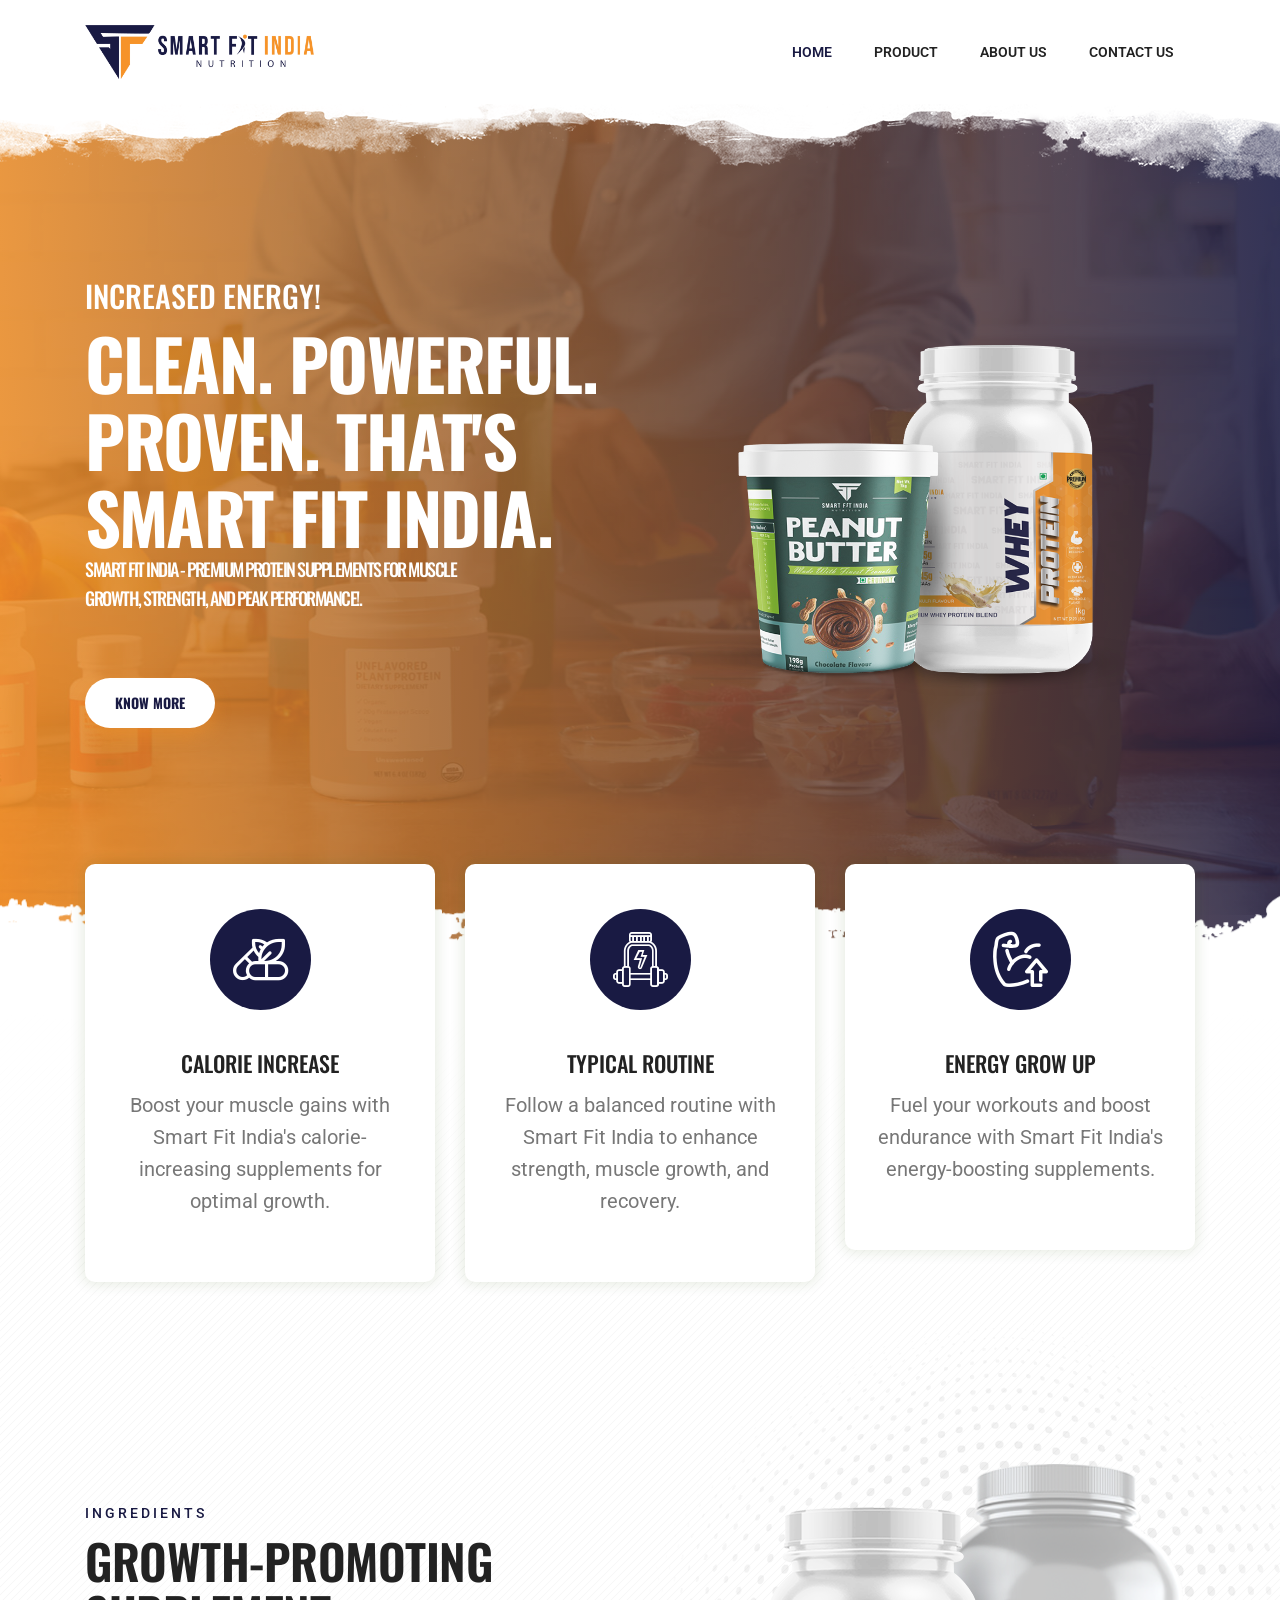
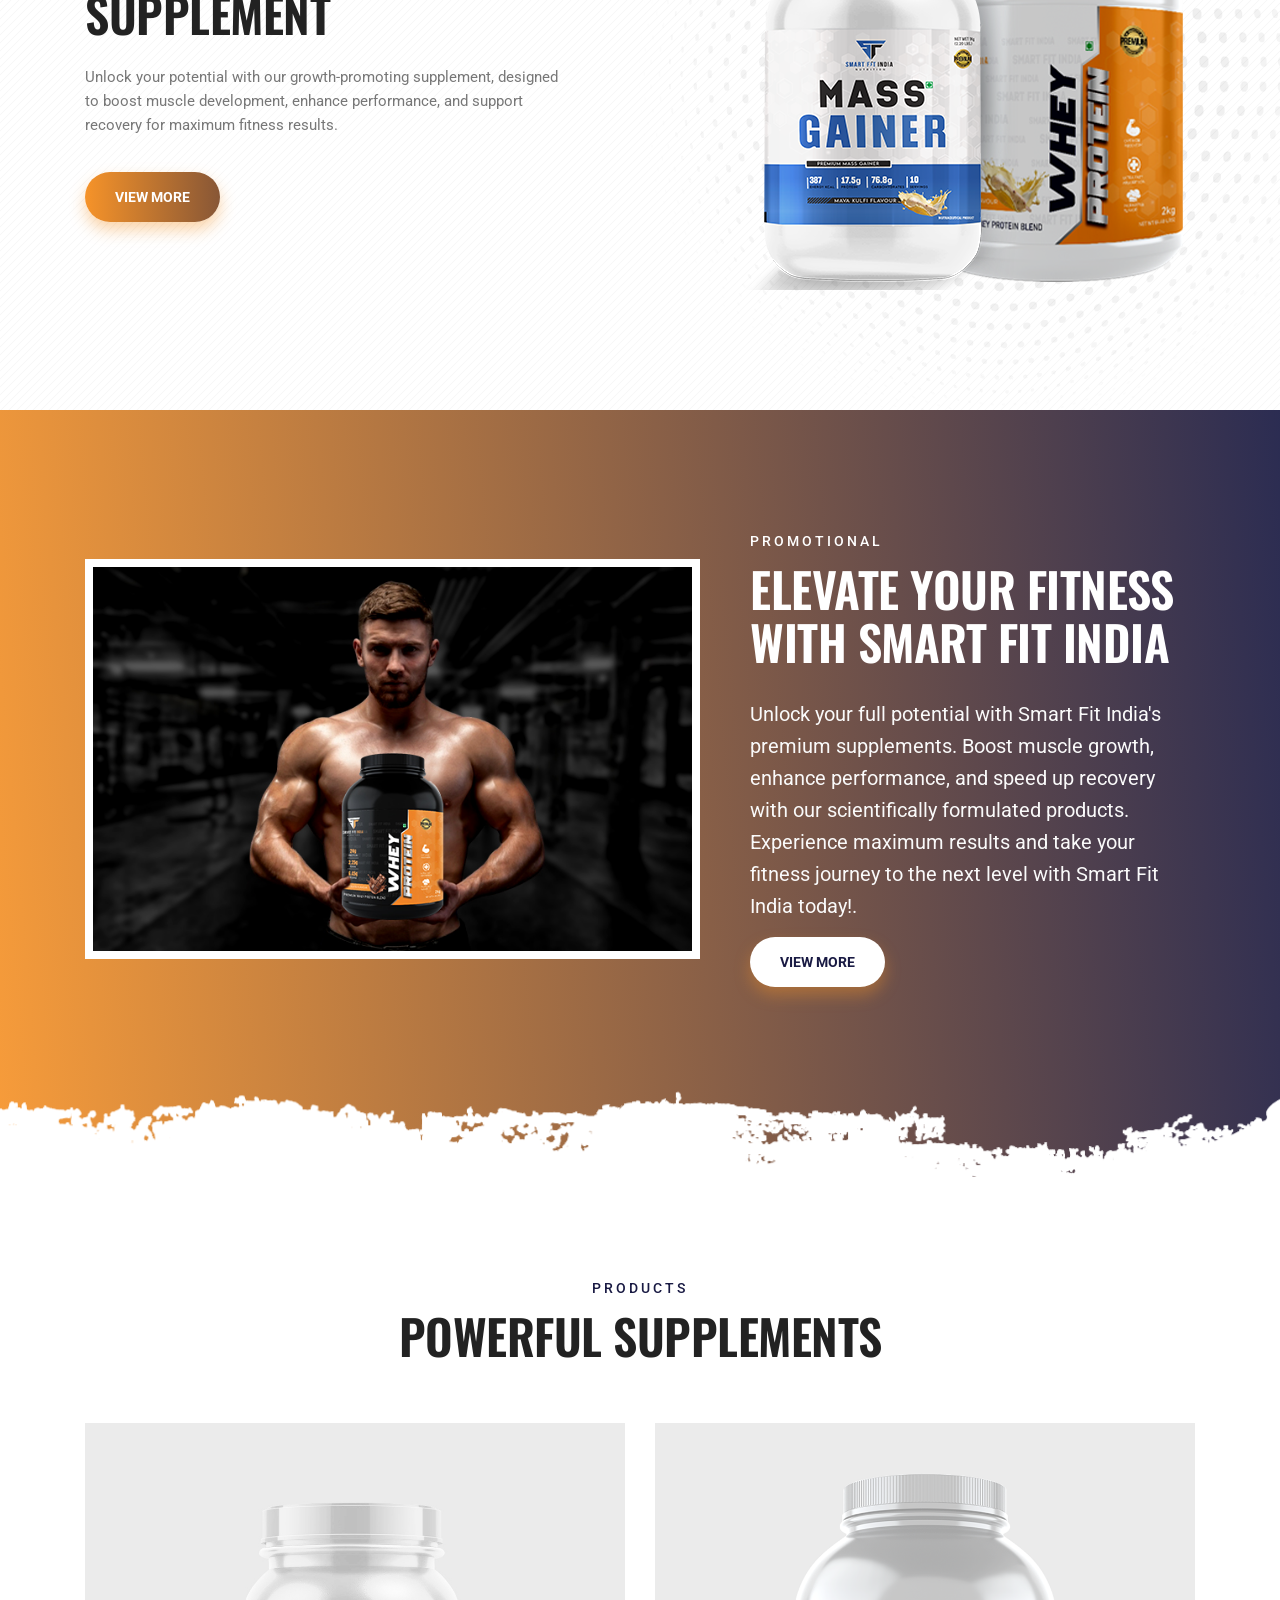
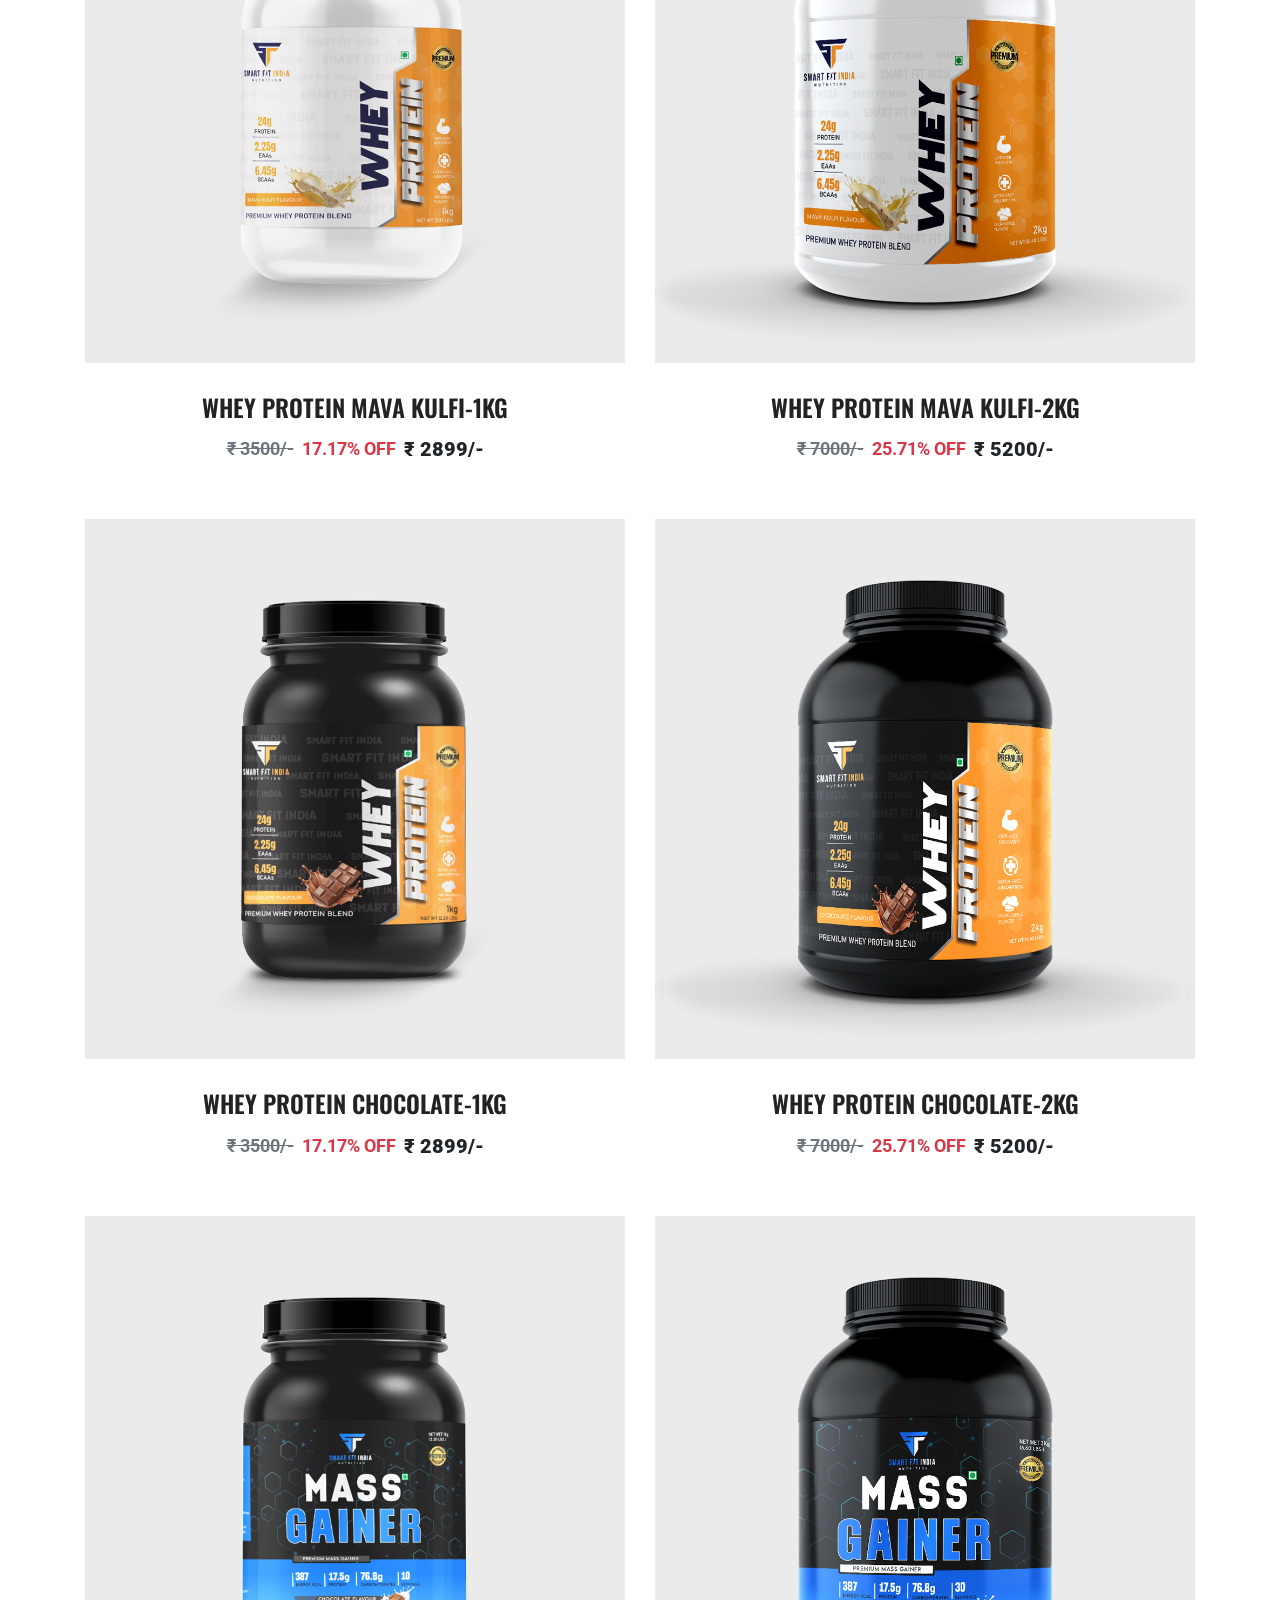
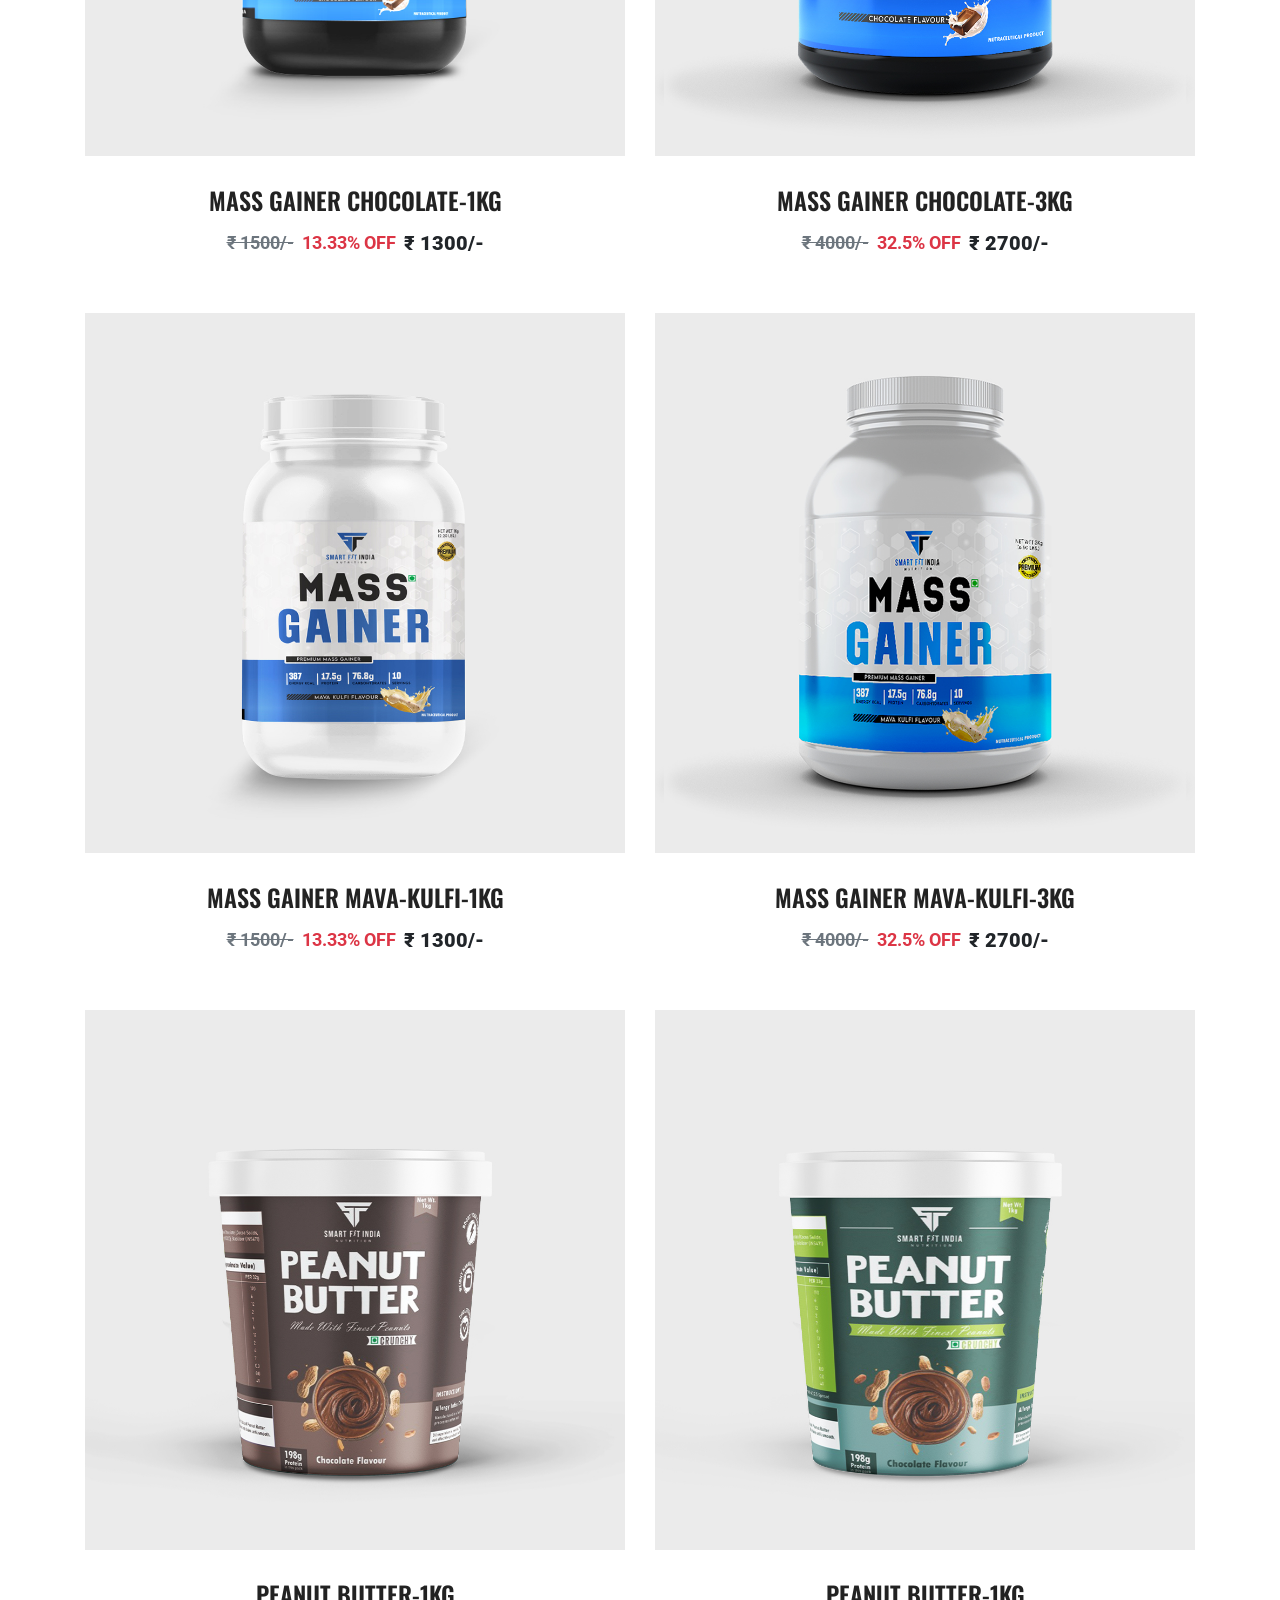
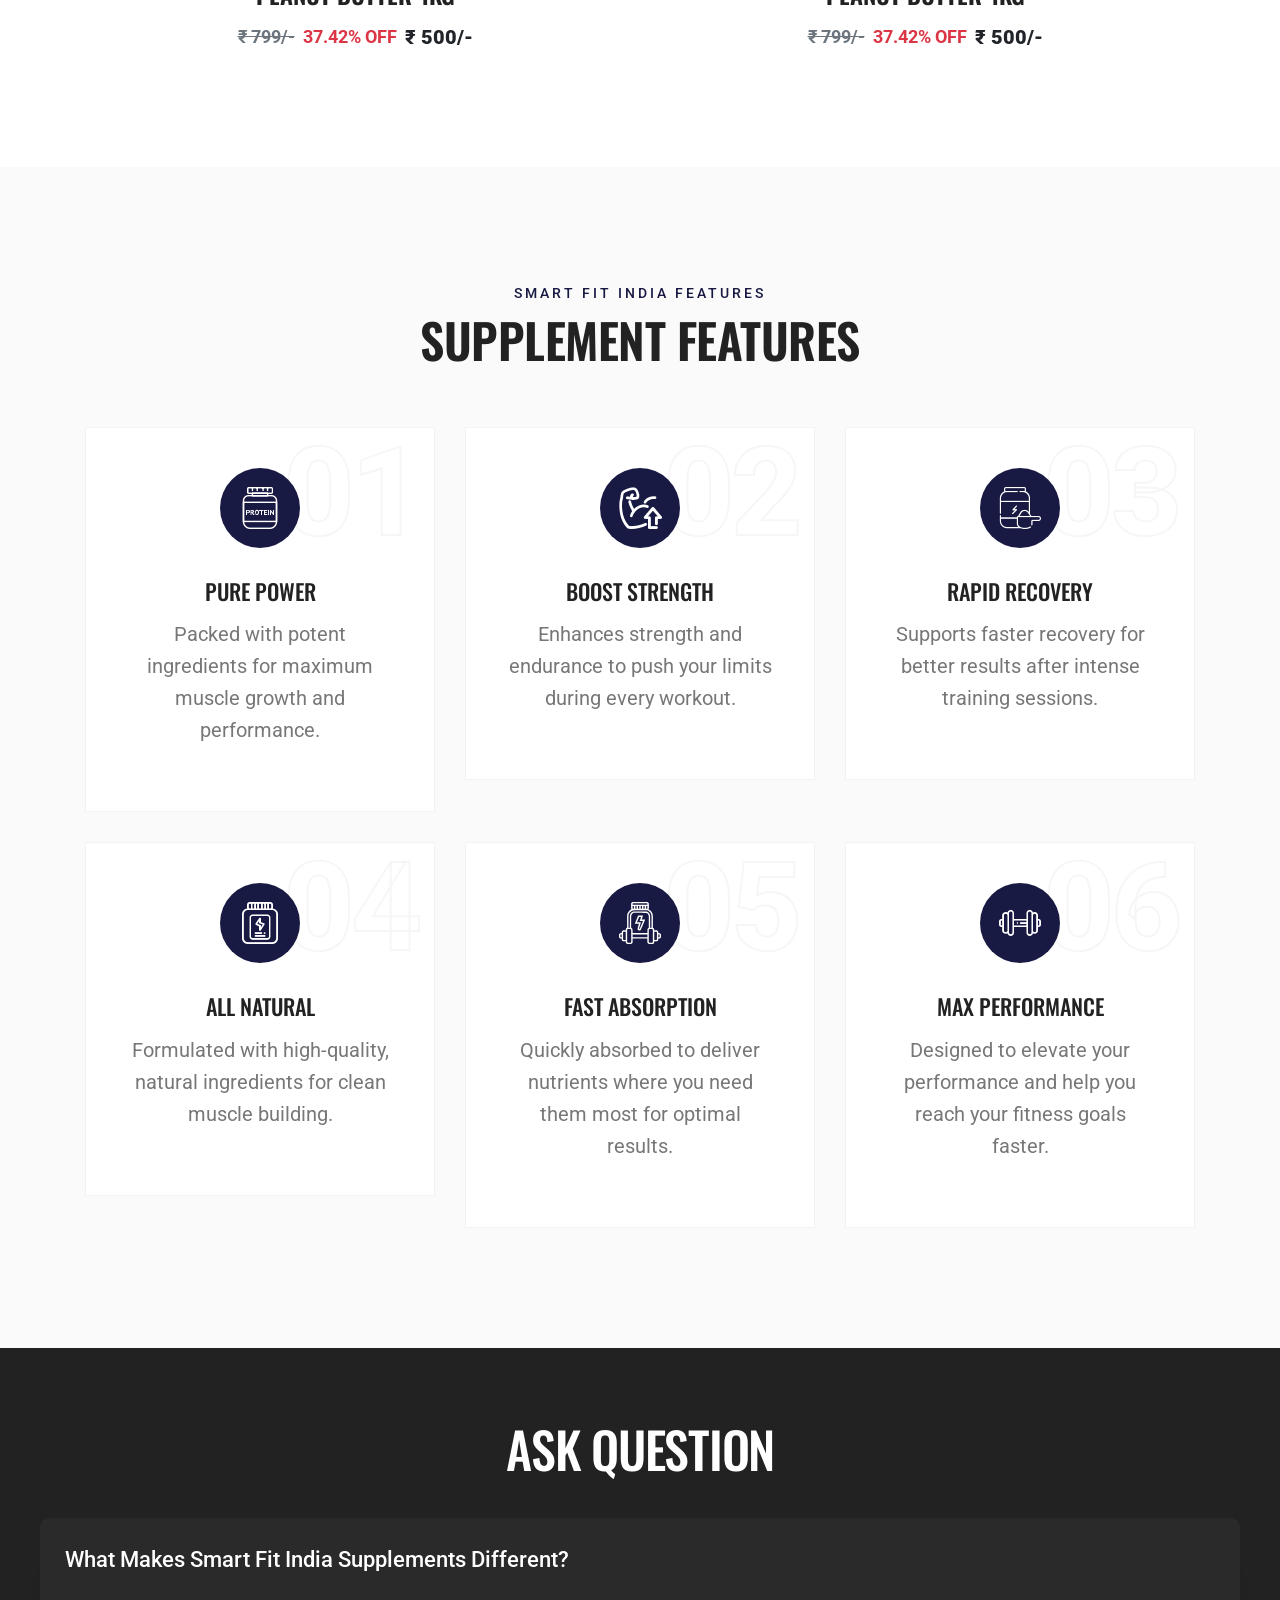
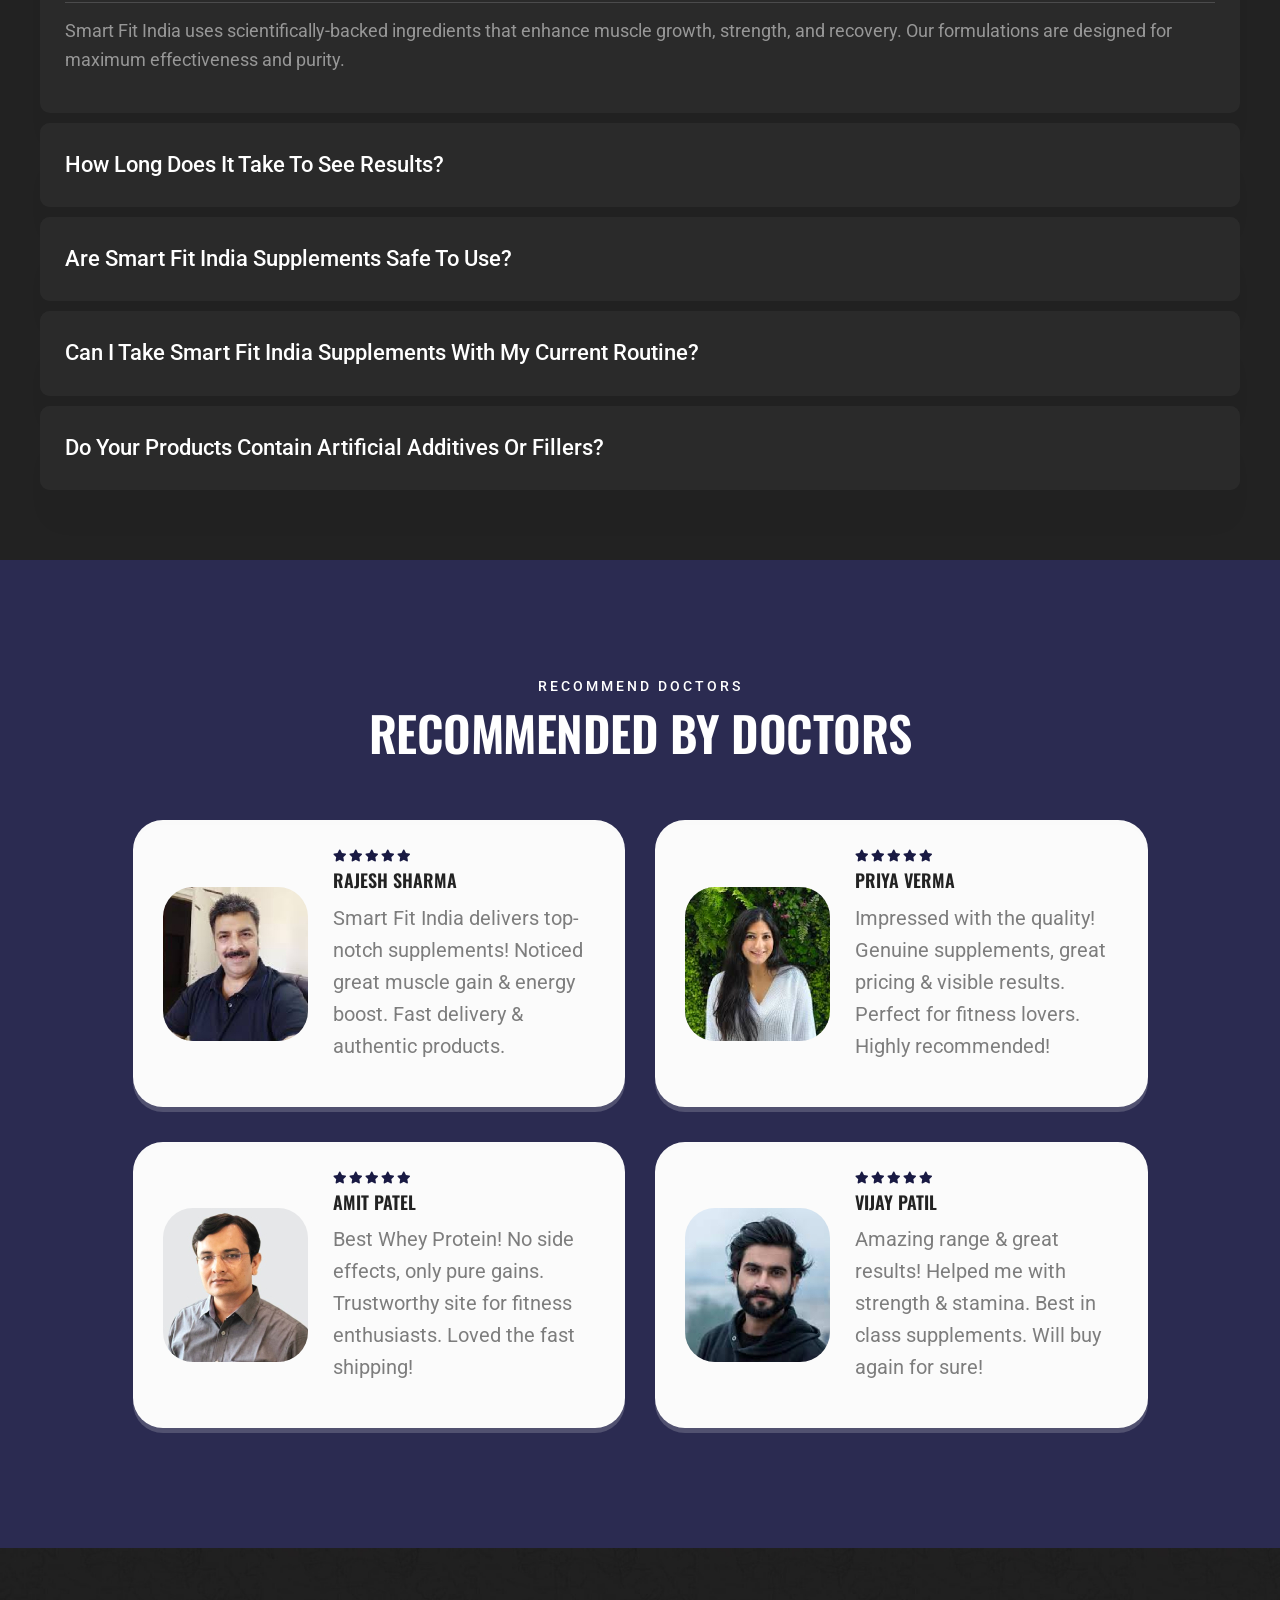
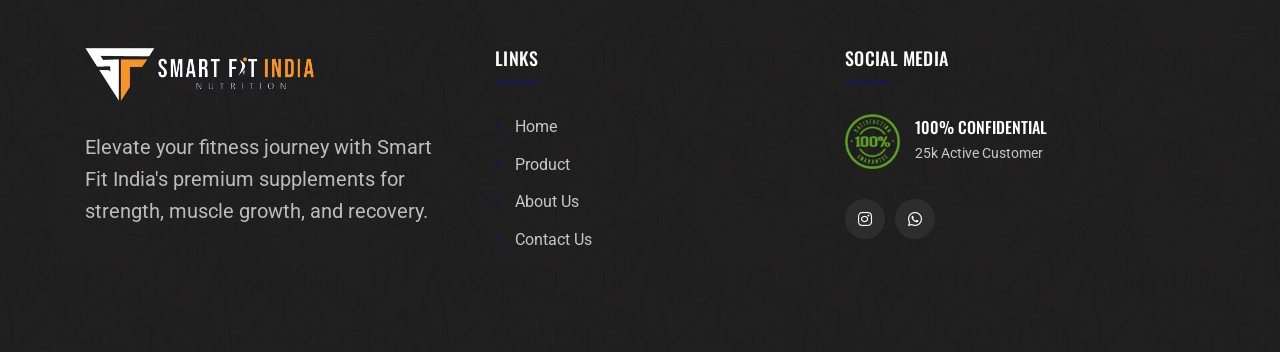
==== index.html @ 0e001548 "new project build" ====
<!DOCTYPE html>
<html class="no-js" lang="en">

<head>
    <meta charset="utf-8">
    <meta http-equiv="x-ua-compatible" content="ie=edge">
    <title>Smart Fit India</title>
    <meta name="description"
        content="Boost muscle growth and strength with Smart Fit India's premium supplements, designed for maximum performance and recovery.">
    <meta name="viewport" content="width=device-width, initial-scale=1">

    <link rel="shortcut icon" type="image/x-icon" href="images/logo-02.png">
    <link rel="stylesheet" href="css/bootstrap.min.css">
    <link rel="stylesheet" href="css/animate.min.css">
    <link rel="stylesheet" href="css/magnific-popup.css">
    <link rel="stylesheet" href="css/fontawesome-all.min.css">
    <link rel="stylesheet" href="css/flaticon.css">
    <link rel="stylesheet" href="css/jquery-ui.css">
    <link rel="stylesheet" href="css/odometer.css">
    <link rel="stylesheet" href="css/slick.css">
    <link rel="stylesheet" href="css/default.css">
    <link rel="stylesheet" href="css/style.css">
    <link rel="stylesheet" href="css/responsive.css">
</head>

<body>
    <div id="preloader">
        <div class="tg-cube-grid">
            <div class="tg-cube tg-cube1"></div>
            <div class="tg-cube tg-cube2"></div>
            <div class="tg-cube tg-cube3"></div>
            <div class="tg-cube tg-cube4"></div>
            <div class="tg-cube tg-cube5"></div>
            <div class="tg-cube tg-cube6"></div>
            <div class="tg-cube tg-cube7"></div>
            <div class="tg-cube tg-cube8"></div>
            <div class="tg-cube tg-cube9"></div>
        </div>
    </div>
    <button class="scroll-top scroll-to-target scroll-top-two" data-target="html">
        <i class="fas fa-angle-up"></i>
    </button>
    <header id="home">
        <div id="header-fixed-height"></div>
        <div id="sticky-header" class="tg-menu-area menu-area">
            <div class="container">
                <div class="row">
                    <div class="col-12">
                        <div class="mobile-nav-toggler"><i class="flaticon-layout"></i></div>
                        <div class="menu-wrap">
                            <nav class="menu-nav">
                                <div class="logo">
                                    <a href="index.html">
                                        <img src="images/logo-01.png" alt="Logo">
                                    </a>
                                </div>
                                <div class="navbar-wrap main-menu d-none d-xl-flex">
                                    <ul class="navigation">
                                        <li class="active"><a href="index.html" class="section-link">Home</a></li>
                                        <li><a href="#supplement" class="section-link">Product</a></li>
                                        <li><a href="about-us.html" class="section-link">About Us</a></li>
                                        <li><a href="contact-us.html" class="section-link">Contact Us</a></li>
                                    </ul>
                                </div>
                            </nav>
                        </div>
                    </div>
                </div>
            </div>
        </div>
    </header>
    <div class="mobile-menu">
        <nav class="menu-box">
            <div class="close-btn"><i class="fas fa-times"></i></div>
            <div class="nav-logo">
                <a href="index.html"><img src="images/logo-01.png" alt=""></a>
            </div>
            <div class="menu-outer">
            </div>
            <div class="social-links">
                <ul class="clearfix">
                    <li><a href="https://www.instagram.com/smart_fit_india_nutrition/"><i class="fab fa-instagram"></i></a></li>
                    <li><a
                            href="https://api.whatsapp.com/send?phone=+919306008026&text=Hello, I want to know more about your service."><i
                                class="fab fa-whatsapp"></i></a></li>
                </ul>
            </div>
        </nav>
    </div>
    <div class="menu-backdrop"></div>
    <main class="main-area fix">
        <section class="tg-banner-area banner-bg jarallax parallax-img">
            <div class="container">
                <div class="row align-items-center justify-content-center">
                    <div class="col-xl-6 col-lg-6 order-0 order-lg-2">
                        <div class="tg-banner-img text-center wow fadeInRight" data-wow-delay=".6s">
                            <img src="images/banner_img.png" alt="img">
                        </div>
                    </div>
                    <div class="col-xl-6 col-lg-6 col-md-10">
                        <div class="tg-banner-content">
                            <h4 class="sub-title wow fadeInUp" data-wow-delay=".2s">Increased Energy!</h4>
                            <h2 class="title wow fadeInUp" data-wow-delay=".4s">Clean. Powerful. Proven. That's Smart Fit India.
                                <p class=" wow fadeInUp" data-wow-delay=".6s">Smart Fit India - Premium protein supplements
                                    for muscle growth, strength, and peak performance!.</p>
                                <div class="tg-banner-btn wow fadeInUp" data-wow-delay=".8s">
                                    <a href="#supplement" class="tg-btn">Know More</a>
                                </div>
                        </div>
                    </div>
                </div>
            </div>
        </section>
        <section class="tg-features-area">
            <div class="container">
                <div class="tg-features-inner">
                    <div class="row justify-content-center">
                        <div class="col-lg-4 col-md-6 col-sm-8 wow fadeInUp" data-wow-delay=".2s">
                            <div class="tg-features-item">
                                <div class="tg-features-icon">
                                    <i class="flaticon-supplement"></i>
                                </div>
                                <div class="tg-features-content">
                                    <h4 class="title">Calorie Increase</h4>
                                    <p>Boost your muscle gains with Smart Fit India's calorie-increasing supplements for
                                        optimal growth.</p>
                                </div>
                            </div>
                        </div>
                        <div class="col-lg-4 col-md-6 col-sm-8 wow fadeInUp" data-wow-delay=".4s">
                            <div class="tg-features-item">
                                <div class="tg-features-icon">
                                    <i class="flaticon-whey-protein-3"></i>
                                </div>
                                <div class="tg-features-content">
                                    <h4 class="title">Typical Routine</h4>
                                    <p>Follow a balanced routine with Smart Fit India to enhance strength, muscle growth,
                                        and recovery.</p>
                                </div>
                            </div>
                        </div>
                        <div class="col-lg-4 col-md-6 col-sm-8 wow fadeInUp" data-wow-delay=".6s">
                            <div class="tg-features-item">
                                <div class="tg-features-icon">
                                    <i class="flaticon-strong-1"></i>
                                </div>
                                <div class="tg-features-content">
                                    <h4 class="title">Energy Grow Up</h4>
                                    <p>Fuel your workouts and boost endurance with Smart Fit India's energy-boosting
                                        supplements.</p>
                                </div>
                            </div>
                        </div>
                    </div>
                </div>
            </div>
        </section>
        <section id="ingredient" class="tg-supplement-area pt-130 pb-120">
            <div class="tg-supplement-bg"></div>
            <div class="container">
                <div class="tg-supplement-inner">
                    <div class="row justify-content-center">
                        <div class="col-lg-6 col-md-8 order-0 order-lg-2">
                            <div class="tg-supplement-img text-end  wow fadeInRight" data-wow-delay=".2s">
                                <img src="images/supplement_img.png" alt="">
                            </div>
                            <div class="tg-supplement-shape">
                                <img src="images/supplement_shape02.png" alt="" class="rotateme">
                            </div>
                        </div>
                        <div class="col-lg-6">
                            <div class="tg-supplement-content mt-60 wow fadeInLeft" data-wow-delay=".2s">
                                <div class="tg-section-title mb-25">
                                    <span class="sub-title">ingredients</span>
                                    <h2 class="title">Growth-promoting<br> supplement</h2>
                                </div>
                                <p>Unlock your potential with our growth-promoting supplement, designed to boost muscle
                                    development, enhance performance, and support recovery for maximum fitness results.
                                </p>
                                <a href="about-us.html" class="tg-btn view-btn">VIEW more</a>
                            </div>
                        </div>
                    </div>
                </div>
            </div>
        </section>
        <section class="tg-video-area tg-video-bg jarallax parallax-img">
            <div class="container">
                <div class="row align-items-center justify-content-center">
                    <div class="col-xl-7 col-lg-8">
                        <div class="tg-video-img wow fadeInLeft" data-wow-delay=".2s">
                            <img src="images/video_img.png" alt="">
                        </div>
                    </div>
                    <div class="col-xl-5 col-lg-8">
                        <div class="tg-video-content wow fadeInRight" data-wow-delay=".2s">
                            <div class="tg-section-title white mb-30">
                                <span class="sub-title">promotional</span>
                                <h2 class="title white-text">Elevate Your Fitness with Smart Fit India</h2>
                            </div>
                            <p class="info-one">Unlock your full potential with Smart Fit India's premium supplements.
                                Boost muscle growth, enhance performance, and speed up recovery with our scientifically
                                formulated products. Experience maximum results and take your fitness journey to the
                                next level with Smart Fit India today!.</p>
                            <a href="about-us.html" class="tg-btn">VIEW more</a>
                        </div>
                    </div>
                </div>
            </div>
        </section>
        <section id="supplement" class="tg-shop-area pt-100 pb-60">
            <div class="container">
                <div class="row justify-content-center">
                    <div class="col-lg-8">
                        <div class="tg-section-title text-center mb-60">
                            <span class="sub-title">PRODUCTS</span>
                            <h2 class="title">Powerful Supplements</h2>
                        </div>
                    </div>
                </div>
                <div class="tg-shop-wrapper">
                    <div class="row justify-content-center">
                        <div class="col-lg-6 col-md-6">
                            <div class="tg-shop-item text-center">
                                <div class="tg-shop-thumb">
                                    <a href="whey-protein-mava-kulfi-1kg.html">
                                        <img src="images/whey-protein-mava-kulfi-1kg/01.jpg" alt="img"></a>
                                </div>
                                <div class="tg-shop-content">
                                    <h4 class="title"><a href="whey-protein-mava-kulfi-2kg.html">Whey Protein
                                            mava kulfi-1kg</a></h4>
                                    <div class="tg-shop-price inner-shop-details-price d-flex justify-content-center align-items-center gap-2">
                                        <span class="text-muted" style="text-decoration: line-through;">₹ 3500/-</span>
                                        <span class="text-danger">17.17% OFF</span>
                                        <b class="fs-5 text-dark">₹ 2899/-</b>
                                    </div>
                                </div>
                            </div>
                        </div>
                        <div class="col-lg-6 col-md-6">
                            <div class="tg-shop-item text-center">
                                <div class="tg-shop-thumb">
                                    <a href="whey-protein-mava-kulfi-2kg.html">
                                        <img src="images/whey-protein-mava-kulfi-2kg/01.jpg" alt="img"></a>
                                </div>
                                <div class="tg-shop-content">
                                    <h4 class="title"><a href="whey-protein-mava-kulfi-2kg.html">Whey Protein
                                            mava kulfi-2kg</a></h4>
                                    <div class="tg-shop-price inner-shop-details-price d-flex justify-content-center align-items-center gap-2">
                                        <span class="text-muted" style="text-decoration: line-through;">₹ 7000/-</span>
                                        <span class="text-danger">25.71% OFF</span>
                                        <b class="fs-5 text-dark">₹ 5200/-</b>
                                    </div>
                                </div>
                            </div>
                        </div>
                        <div class="col-lg-6 col-md-6">
                            <div class="tg-shop-item text-center">
                                <div class="tg-shop-thumb">
                                    <a href="whey-protein-chocolate-1kg.html">
                                        <img src="images/whey-protein-chocolate-1kg/01.jpg" alt="img"></a>
                                </div>
                                <div class="tg-shop-content">
                                    <h4 class="title"><a href="whey-protein-chocolate-1kg.html">Whey Protein
                                            chocolate-1kg</a></h4>
                                    <div class="tg-shop-price inner-shop-details-price d-flex justify-content-center align-items-center gap-2">
                                        <span class="text-muted" style="text-decoration: line-through;">₹ 3500/-</span>
                                        <span class="text-danger">17.17% OFF</span>
                                        <b class="fs-5 text-dark">₹ 2899/-</b>
                                    </div>
                                </div>
                            </div>
                        </div>
                        <div class="col-lg-6 col-md-6">
                            <div class="tg-shop-item text-center">
                                <div class="tg-shop-thumb">
                                    <a href="whey-protein-chocolate-2kg.html">
                                        <img src="images/whey-protein-chocolate-2kg/01.png" alt="img"></a>
                                </div>
                                <div class="tg-shop-content">
                                    <h4 class="title"><a href="whey-protein-chocolate-2kg.html">Whey Protein
                                            chocolate-2kg</a></h4>
                                    <div class="tg-shop-price inner-shop-details-price d-flex justify-content-center align-items-center gap-2">
                                        <span class="text-muted" style="text-decoration: line-through;">₹ 7000/-</span>
                                        <span class="text-danger">25.71% OFF</span>
                                        <b class="fs-5 text-dark">₹ 5200/-</b>
                                    </div>
                                </div>
                            </div>
                        </div>

                        <div class="col-lg-6 col-md-6">
                            <div class="tg-shop-item text-center">
                                <div class="tg-shop-thumb">
                                    <a href="mass-gainer-chocolate-1kg.html">
                                        <img src="images/mass-gainer-chocolate-1kg/01.jpg" alt="img"></a>
                                </div>
                                <div class="tg-shop-content">
                                    <h4 class="title"><a href="mass-gainer-chocolate-1kg.html">mass gainer chocolate-1kg</a>
                                    </h4>
                                    <div class="tg-shop-price inner-shop-details-price d-flex justify-content-center align-items-center gap-2">
                                        <span class="text-muted" style="text-decoration: line-through;">₹ 1500/-</span>
                                        <span class="text-danger">13.33% OFF</span>
                                        <b class="fs-5 text-dark">₹ 1300/-</b>
                                    </div>
                                </div>
                            </div>
                        </div>

                        <div class="col-lg-6 col-md-6">
                            <div class="tg-shop-item text-center">
                                <div class="tg-shop-thumb">
                                    <a href="mass-gainer-chocolate-3kg.html">
                                        <img src="images/mass-gainer-chocolate-3kg/01.jpg" alt="img"></a>
                                </div>
                                <div class="tg-shop-content">
                                    <h4 class="title"><a href="mass-gainer-chocolate-3kg.html">mass gainer chocolate-3kg</a>
                                    </h4>
                                    <div class="tg-shop-price inner-shop-details-price d-flex justify-content-center align-items-center gap-2">
                                        <span class="text-muted" style="text-decoration: line-through;">₹ 4000/-</span>
                                        <span class="text-danger">32.5% OFF</span>
                                        <b class="fs-5 text-dark">₹ 2700/-</b>
                                    </div>
                                </div>
                            </div>
                        </div>

                        <div class="col-lg-6 col-md-6">
                            <div class="tg-shop-item text-center">
                                <div class="tg-shop-thumb">
                                    <a href="mass-gainer-mava-kulfi-1kg.html">
                                        <img src="images/mass-gainer-mava-kulfi-1kg/01.jpg" alt="img"></a>
                                </div>
                                <div class="tg-shop-content">
                                    <h4 class="title"><a href="mass-gainer-mava-kulfi-1kg.html">mass gainer mava-kulfi-1kg</a>
                                    </h4>
                                    <div class="tg-shop-price inner-shop-details-price d-flex justify-content-center align-items-center gap-2">
                                        <span class="text-muted" style="text-decoration: line-through;">₹ 1500/-</span>
                                        <span class="text-danger">13.33% OFF</span>
                                        <b class="fs-5 text-dark">₹ 1300/-</b>
                                    </div>
                                </div>
                            </div>
                        </div>

                        <div class="col-lg-6 col-md-6">
                            <div class="tg-shop-item text-center">
                                <div class="tg-shop-thumb">
                                    <a href="mass-gainer-mava-kulfi-3kg.html">
                                        <img src="images/mass-gainer-mava-kulfi-3kg/01.jpg" alt="img"></a>
                                </div>
                                <div class="tg-shop-content">
                                    <h4 class="title"><a href="mass-gainer-mava-kulfi-3kg.html">mass gainer mava-kulfi-3kg</a>
                                    </h4>
                                    <div class="tg-shop-price inner-shop-details-price d-flex justify-content-center align-items-center gap-2">
                                        <span class="text-muted" style="text-decoration: line-through;">₹ 4000/-</span>
                                        <span class="text-danger">32.5% OFF</span>
                                        <b class="fs-5 text-dark">₹ 2700/-</b>
                                    </div>
                                </div>
                            </div>
                        </div>

                        <div class="col-lg-6 col-md-6">
                            <div class="tg-shop-item text-center">
                                <div class="tg-shop-thumb">
                                    <a href="peanut-butter-chocolate.html">
                                        <img src="images/peanut-butter/01.jpg" alt="img"></a>
                                </div>
                                <div class="tg-shop-content">
                                    <h4 class="title"><a href="peanut-butter-chocolate.html">Peanut Butter-1kg</a></h4>
                                    <div class="tg-shop-price inner-shop-details-price d-flex justify-content-center align-items-center gap-2">
                                        <span class="text-muted" style="text-decoration: line-through;">₹ 799/-</span>
                                        <span class="text-danger">37.42% OFF</span>
                                        <b class="fs-5 text-dark">₹ 500/-</b>
                                    </div>
                                </div>
                            </div>
                        </div>

                        <div class="col-lg-6 col-md-6">
                            <div class="tg-shop-item text-center">
                                <div class="tg-shop-thumb">
                                    <a href="peanut-butter-chocolate-green.html">
                                        <img src="images/peanut-butter-green/01.jpg" alt="img"></a>
                                </div>
                                <div class="tg-shop-content">
                                    <h4 class="title"><a href="peanut-butter-chocolate-green.html">Peanut Butter-1kg</a></h4>
                                    <div class="tg-shop-price inner-shop-details-price d-flex justify-content-center align-items-center gap-2">
                                        <span class="text-muted" style="text-decoration: line-through;">₹ 799/-</span>
                                        <span class="text-danger">37.42% OFF</span>
                                        <b class="fs-5 text-dark">₹ 500/-</b>
                                    </div>
                                </div>
                            </div>
                        </div>

                    </div>
                </div>
            </div>
        </section>
        <section id="feature" class="tg-service-area">
            <div class="container">
                <div class="tg-service-inner">
                    <div class="row justify-content-center">
                        <div class="col-lg-8">
                            <div class="tg-section-title text-center mb-60">
                                <span class="sub-title">Smart Fit India Features</span>
                                <h2 class="title">Supplement Features</h2>
                            </div>
                        </div>
                    </div>
                    <div class="row justify-content-center">
                        <div class="col-lg-4 col-md-6 col-sm-9">
                            <div class="tg-service-item">
                                <div class="tg-services-count">01</div>
                                <div class="icon">
                                    <i class="flaticon-proteins"></i>
                                </div>
                                <h2 class="title"><a href="contact-us.html">Pure Power</a></h2>
                                <div class="tg-service-content">
                                    <p>Packed with potent ingredients for maximum muscle growth and performance.</p>
                                </div>
                            </div>
                        </div>
                        <div class="col-lg-4 col-md-6 col-sm-9">
                            <div class="tg-service-item">
                                <div class="tg-services-count">02</div>
                                <div class="icon">
                                    <i class="flaticon-strong-1"></i>
                                </div>
                                <h2 class="title"><a href="contact-us.html">Boost Strength</a></h2>
                                <div class="tg-service-content">
                                    <p>Enhances strength and endurance to push your limits during every workout.</p>
                                </div>
                            </div>
                        </div>
                        <div class="col-lg-4 col-md-6 col-sm-9">
                            <div class="tg-service-item">
                                <div class="tg-services-count">03</div>
                                <div class="icon">
                                    <i class="flaticon-whey-protein"></i>
                                </div>
                                <h2 class="title"><a href="contact-us.html">Rapid Recovery</a></h2>
                                <div class="tg-service-content">
                                    <p>Supports faster recovery for better results after intense training sessions.</p>
                                </div>
                            </div>
                        </div>
                        <div class="col-lg-4 col-md-6 col-sm-9">
                            <div class="tg-service-item">
                                <div class="tg-services-count">04</div>
                                <div class="icon">
                                    <i class="flaticon-protein-2"></i>
                                </div>
                                <h2 class="title"><a href="contact-us.html">All Natural</a></h2>
                                <div class="tg-service-content">
                                    <p>Formulated with high-quality, natural ingredients for clean muscle building.</p>
                                </div>
                            </div>
                        </div>
                        <div class="col-lg-4 col-md-6 col-sm-9">
                            <div class="tg-service-item">
                                <div class="tg-services-count">05</div>
                                <div class="icon">
                                    <img src="images/whey-protein.svg" class="flaticon-tape-measure"
                                        style="height: 42px;width:42px;" alt="Fast Absorption"></img>
                                </div>
                                <h2 class="title"><a href="contact-us.html">Fast Absorption</a></h2>
                                <div class="tg-service-content">
                                    <p>Quickly absorbed to deliver nutrients where you need them most for optimal
                                        results.</p>
                                </div>
                            </div>
                        </div>
                        <div class="col-lg-4 col-md-6 col-sm-9">
                            <div class="tg-service-item">
                                <div class="tg-services-count">06</div>
                                <div class="icon">
                                    <i class="flaticon-dumbbell"></i>
                                </div>
                                <h2 class="title"><a href="contact-us.html">Max Performance</a></h2>
                                <div class="tg-service-content">
                                    <p>Designed to elevate your performance and help you reach your fitness goals
                                        faster.</p>
                                </div>
                            </div>
                        </div>
                    </div>
                </div>
            </div>
        </section>
        <section class="faq-area position-relative">
            <div class="row justify-content-end g-0">
                <div class="col-12">
                    <div class="faq-wrapper-two">
                        <div class="section-title section-title-two white-title mb-40">
                            <h2 class="title text-center">Ask question</h2>
                        </div>
                        <div class="accordion" id="accordionExample">
                            <div class="accordion-item">
                                <h2 class="accordion-header" id="headingOne">
                                    <button class="accordion-button" type="button" data-bs-toggle="collapse"
                                        data-bs-target="#collapseOne" aria-expanded="true" aria-controls="collapseOne">
                                        What makes Smart Fit India supplements different?
                                    </button>
                                </h2>
                                <div id="collapseOne" class="accordion-collapse collapse show"
                                    aria-labelledby="headingOne" data-bs-parent="#accordionExample">
                                    <div class="accordion-body">
                                        <p>Smart Fit India uses scientifically-backed ingredients that enhance muscle
                                            growth, strength, and recovery. Our formulations are designed for maximum
                                            effectiveness and purity.</p>
                                    </div>
                                </div>
                            </div>
                            <div class="accordion-item">
                                <h2 class="accordion-header" id="headingTwo">
                                    <button class="accordion-button collapsed" type="button" data-bs-toggle="collapse"
                                        data-bs-target="#collapseTwo" aria-expanded="false" aria-controls="collapseTwo">
                                        How long does it take to see results?
                                    </button>
                                </h2>
                                <div id="collapseTwo" class="accordion-collapse collapse" aria-labelledby="headingTwo"
                                    data-bs-parent="#accordionExample">
                                    <div class="accordion-body">
                                        <p>Results vary, but most users begin noticing improvements in strength and
                                            recovery within 2-4 weeks of consistent use.</p>
                                    </div>
                                </div>
                            </div>
                            <div class="accordion-item">
                                <h2 class="accordion-header" id="headingThree">
                                    <button class="accordion-button collapsed" type="button" data-bs-toggle="collapse"
                                        data-bs-target="#collapseThree" aria-expanded="false"
                                        aria-controls="collapseThree">
                                        Are Smart Fit India supplements safe to use?
                                    </button>
                                </h2>
                                <div id="collapseThree" class="accordion-collapse collapse"
                                    aria-labelledby="headingThree" data-bs-parent="#accordionExample">
                                    <div class="accordion-body">
                                        <p>Yes, our products are crafted with high-quality, natural ingredients and
                                            undergo rigorous testing to ensure safety and effectiveness.</p>
                                    </div>
                                </div>
                            </div>
                            <div class="accordion-item">
                                <h2 class="accordion-header" id="headingFour">
                                    <button class="accordion-button collapsed" type="button" data-bs-toggle="collapse"
                                        data-bs-target="#collapseFour" aria-expanded="false"
                                        aria-controls="collapseFour">
                                        Can I take Smart Fit India supplements with my current routine?
                                    </button>
                                </h2>
                                <div id="collapseFour" class="accordion-collapse collapse" aria-labelledby="headingFour"
                                    data-bs-parent="#accordionExample">
                                    <div class="accordion-body">
                                        <p>Absolutely! Our supplements are designed to complement any workout or fitness
                                            regimen and enhance overall performance.</p>
                                    </div>
                                </div>
                            </div>
                            <div class="accordion-item">
                                <h2 class="accordion-header" id="headingFive">
                                    <button class="accordion-button collapsed" type="button" data-bs-toggle="collapse"
                                        data-bs-target="#collapseFive" aria-expanded="false"
                                        aria-controls="collapseFive">
                                        Do your products contain artificial additives or fillers?
                                    </button>
                                </h2>
                                <div id="collapseFive" class="accordion-collapse collapse" aria-labelledby="headingFive"
                                    data-bs-parent="#accordionExample">
                                    <div class="accordion-body">
                                        <p>No, we pride ourselves on offering clean, natural products free from
                                            artificial additives, fillers, and harmful chemicals.</p>
                                    </div>
                                </div>
                            </div>
                        </div>
                    </div>
                </div>
            </div>
        </section>
        <section class="tg-testimonial-area tg-testimonial-bg jarallax parallax-img">
            <div class="container">
                <div class="row justify-content-center">
                    <div class="col-lg-8">
                        <div class="tg-section-title white text-center mb-60">
                            <span class="sub-title">recommend doctors</span>
                            <h2 class="title white-text">recommended by doctors</h2>
                        </div>
                    </div>
                </div>
                <div class="row justify-content-center">
                    <div class="col-xxl-10 col-xl-11">
                        <div class="row">
                            <div class="col-lg-6">
                                <div class="tg-testimonial-item">
                                    <div class="tg-testimonial-thumb">
                                        <img src="images/testi_img01.jpg" alt="">
                                    </div>
                                    <div class="tg-testimonial-content">
                                        <div class="rating">
                                            <i class="fas fa-star"></i>
                                            <i class="fas fa-star"></i>
                                            <i class="fas fa-star"></i>
                                            <i class="fas fa-star"></i>
                                            <i class="fas fa-star"></i>
                                        </div>
                                        <h2 class="title">Rajesh Sharma</h2>
                                        <p>Smart Fit India delivers top-notch supplements! Noticed great
                                            muscle gain & energy boost. Fast delivery & authentic products.</p>
                                    </div>
                                </div>
                            </div>
                            <div class="col-lg-6">
                                <div class="tg-testimonial-item">
                                    <div class="tg-testimonial-thumb">
                                        <img src="images/testi_img02.jpg" alt="">
                                    </div>
                                    <div class="tg-testimonial-content">
                                        <div class="rating">
                                            <i class="fas fa-star"></i>
                                            <i class="fas fa-star"></i>
                                            <i class="fas fa-star"></i>
                                            <i class="fas fa-star"></i>
                                            <i class="fas fa-star"></i>
                                        </div>
                                        <h2 class="title">Priya Verma</h2>
                                        <p>Impressed with the quality! Genuine supplements, great pricing & visible
                                            results. Perfect for fitness lovers. Highly recommended!</p>
                                    </div>
                                </div>
                            </div>
                            <div class="col-lg-6">
                                <div class="tg-testimonial-item">
                                    <div class="tg-testimonial-thumb">
                                        <img src="images/testi_img03.jpg" alt="">
                                    </div>
                                    <div class="tg-testimonial-content">
                                        <div class="rating">
                                            <i class="fas fa-star"></i>
                                            <i class="fas fa-star"></i>
                                            <i class="fas fa-star"></i>
                                            <i class="fas fa-star"></i>
                                            <i class="fas fa-star"></i>
                                        </div>
                                        <h2 class="title">Amit Patel</h2>
                                        <p>Best Whey Protein! No side effects, only pure gains. Trustworthy
                                            site for fitness enthusiasts. Loved the fast shipping!</p>
                                    </div>
                                </div>
                            </div>
                            <div class="col-lg-6">
                                <div class="tg-testimonial-item">
                                    <div class="tg-testimonial-thumb">
                                        <img src="images/testi_img04.jpg" alt="">
                                    </div>
                                    <div class="tg-testimonial-content">
                                        <div class="rating">
                                            <i class="fas fa-star"></i>
                                            <i class="fas fa-star"></i>
                                            <i class="fas fa-star"></i>
                                            <i class="fas fa-star"></i>
                                            <i class="fas fa-star"></i>
                                        </div>
                                        <h2 class="title">Vijay Patil</h2>
                                        <p>Amazing range & great results! Helped me with strength & stamina. Best in
                                            class supplements. Will buy again for sure!</p>
                                    </div>
                                </div>
                            </div>
                        </div>
                    </div>
                </div>
            </div>
        </section>
    </main>
    <footer class="footer-style-two">
        <div class="footer-two-top-wrap">
            <div class="container">
                <div class="footer-two-widgets-wrap">
                    <div class="row justify-content-between">
                        <div class="col-xl-4 col-lg-4">
                            <div class="footer-widget">
                                <div class="footer-about">
                                    <div class="footer-logo logo">
                                        <a href="index.html"><img src="images/logo-01-white.png" alt="Logo"></a>
                                    </div>
                                    <div class="footer-text">
                                        <p>Elevate your fitness journey with Smart Fit India's premium supplements for
                                            strength, muscle growth, and recovery.</p>
                                    </div>
                                </div>
                            </div>
                        </div>
                        <div class="col-xl-4 col-lg-4">
                            <div class="footer-widget widget_nav_menu">
                                <h4 class="fw-title">links</h4>
                                <ul class="list-wrap">
                                    <li><a href="index.html">Home</a></li>
                                    <li><a href="index.html#supplement">Product</a></li>
                                    <li><a href="about-us.html">About Us</a></li>
                                    <li><a href="contact-us.html">Contact Us</a></li>
                                </ul>
                            </div>
                        </div>
                        <div class="col-xl-4 col-lg-4">
                            <div class="footer-widget">
                                <h4 class="fw-title">Social Media</h4>
                                <div class="footer-confidential-wrap">
                                    <div class="confidential-logo">
                                        <img src="images/satisfaction_img.png" alt="img">
                                    </div>
                                    <div class="confidential-content">
                                        <h4 class="con-title">100% Confidential</h4>
                                        <span>25k Active Customer</span>
                                    </div>
                                </div>
                                <div class="footer-social">
                                    <a href="https://www.instagram.com/smart_fit_india_nutrition/"><i class="fab fa-instagram"></i></a>
                                    <a
                                        href="https://api.whatsapp.com/send?phone=+919306008026&text=Hello, I want to know more about your service."><i
                                            class="fab fa-whatsapp"></i></a>
                                </div>
                            </div>
                        </div>
                    </div>
                </div>
            </div>
        </div>
    </footer>

    <!-- JS here -->
    <script src="js/jquery-3.6.0.min.js"></script>
    <script src="js/bootstrap.min.js"></script>
    <script src="js/isotope.pkgd.min.js"></script>
    <script src="js/imagesloaded.pkgd.min.js"></script>
    <script src="js/jquery.magnific-popup.min.js"></script>
    <script src="js/jquery.odometer.min.js"></script>
    <script src="js/jquery.appear.js"></script>
    <script src="js/jquery.paroller.min.js"></script>
    <script src="js/jquery.easypiechart.min.js"></script>
    <script src="js/jquery.inview.min.js"></script>
    <script src="js/jquery.easing.js"></script>
    <script src="js/jquery-ui.min.js"></script>
    <script src="js/svg-inject.min.js"></script>
    <script src="js/jarallax.min.js"></script>
    <script src="js/slick.min.js"></script>
    <script src="js/validator.js"></script>
    <script src="js/ajax-form.js"></script>
    <script src="js/wow.min.js"></script>
    <script src="js/main.js"></script>
    <script>
        SVGInject(document.querySelectorAll("img.injectable"));
    </script>


</body>

</html>
---- css/flaticon.css ----
@font-face {
    font-family: "flaticon";
    src: url("../fonts/flaticon.ttf") format("truetype"),
url("../fonts/flaticon.woff") format("woff"),
url("../fonts/flaticon.woff2") format("woff2"),
url("../fonts/flaticon.eot#iefix") format("embedded-opentype"),
url("../images/flaticon.svg#flaticon") format("svg");
}

i[class^="flaticon-"]:before, i[class*=" flaticon-"]:before {
    font-family: flaticon !important;
    font-style: normal;
    font-weight: normal !important;
    font-variant: normal;
    text-transform: none;
    line-height: 1;
    -webkit-font-smoothing: antialiased;
    -moz-osx-font-smoothing: grayscale;
}

i[class*="flaticon-"] {
    display: block;
    line-height: 0;
}

.flaticon-tape-measure:before {
    content: "\f101";
}
.flaticon-abs:before {
    content: "\f102";
}
.flaticon-weight:before {
    content: "\f103";
}
.flaticon-test:before {
    content: "\f104";
}
.flaticon-layout:before {
    content: "\f105";
}
.flaticon-search:before {
    content: "\f106";
}
.flaticon-shopping-cart:before {
    content: "\f107";
}
.flaticon-shopping-cart-1:before {
    content: "\f108";
}
.flaticon-left-arrow:before {
    content: "\f109";
}
.flaticon-right-arrow:before {
    content: "\f10a";
}
.flaticon-whey-protein:before {
    content: "\f10b";
}
.flaticon-whey:before {
    content: "\f10c";
}
.flaticon-vitamin:before {
    content: "\f10d";
}
.flaticon-protein-supplement:before {
    content: "\f10e";
}
.flaticon-vitamin-1:before {
    content: "\f10f";
}
.flaticon-fitness:before {
    content: "\f110";
}
.flaticon-slim-down:before {
    content: "\f111";
}
.flaticon-strong:before {
    content: "\f112";
}
.flaticon-vitamins:before {
    content: "\f113";
}
.flaticon-dumbbell:before {
    content: "\f114";
}
.flaticon-protein:before {
    content: "\f115";
}
.flaticon-whey-protein-1:before {
    content: "\f116";
}
.flaticon-whey-protein-2:before {
    content: "\f117";
}
.flaticon-whey-1:before {
    content: "\f118";
}
.flaticon-proteins:before {
    content: "\f119";
}
.flaticon-supplement:before {
    content: "\f11a";
}
.flaticon-whey-protein-3:before {
    content: "\f11b";
}
.flaticon-strong-1:before {
    content: "\f11c";
}
.flaticon-vitamins-1:before {
    content: "\f11d";
}
.flaticon-protein-1:before {
    content: "\f11e";
}
.flaticon-protein-2:before {
    content: "\f11f";
}
.flaticon-body:before {
    content: "\f120";
}
.flaticon-abs-1:before {
    content: "\f121";
}
.flaticon-view:before {
    content: "\f122";
}
.flaticon-capsule:before {
    content: "\f123";
}
.flaticon-drug:before {
    content: "\f124";
}
---- css/odometer.css ----
.odometer.odometer-auto-theme, .odometer.odometer-theme-default {
  display: inline-block;
  vertical-align: middle;
  *vertical-align: auto;
  *zoom: 1;
  *display: inline;
  position: relative;
}
.odometer.odometer-auto-theme .odometer-digit, .odometer.odometer-theme-default .odometer-digit {
  display: inline-block;
  vertical-align: middle;
  *vertical-align: auto;
  *zoom: 1;
  *display: inline;
  position: relative;
}
.odometer.odometer-auto-theme .odometer-digit .odometer-digit-spacer, .odometer.odometer-theme-default .odometer-digit .odometer-digit-spacer {
  display: inline-block;
  vertical-align: middle;
  *vertical-align: auto;
  *zoom: 1;
  *display: inline;
  visibility: hidden;
}
.odometer.odometer-auto-theme .odometer-digit .odometer-digit-inner, .odometer.odometer-theme-default .odometer-digit .odometer-digit-inner {
  text-align: left;
  display: block;
  position: absolute;
  top: 0;
  left: 0;
  right: 0;
  bottom: 0;
  overflow: hidden;
}
.odometer.odometer-auto-theme .odometer-digit .odometer-ribbon, .odometer.odometer-theme-default .odometer-digit .odometer-ribbon {
  display: block;
}
.odometer.odometer-auto-theme .odometer-digit .odometer-ribbon-inner, .odometer.odometer-theme-default .odometer-digit .odometer-ribbon-inner {
  display: block;
  -webkit-backface-visibility: hidden;
  backface-visibility: hidden;
}
.odometer.odometer-auto-theme .odometer-digit .odometer-value, .odometer.odometer-theme-default .odometer-digit .odometer-value {
  display: block;
  -webkit-transform: translateZ(0);
  transform: translateZ(0);
}
.odometer.odometer-auto-theme .odometer-digit .odometer-value.odometer-last-value, .odometer.odometer-theme-default .odometer-digit .odometer-value.odometer-last-value {
  position: absolute;
}
.odometer.odometer-auto-theme.odometer-animating-up .odometer-ribbon-inner, .odometer.odometer-theme-default.odometer-animating-up .odometer-ribbon-inner {
  -webkit-transition: -webkit-transform 2s;
  -moz-transition: -moz-transform 2s;
  -ms-transition: -ms-transform 2s;
  -o-transition: -o-transform 2s;
  transition: transform 2s;
}
.odometer.odometer-auto-theme.odometer-animating-up.odometer-animating .odometer-ribbon-inner, .odometer.odometer-theme-default.odometer-animating-up.odometer-animating .odometer-ribbon-inner {
  -webkit-transform: translateY(-100%);
  -moz-transform: translateY(-100%);
  -ms-transform: translateY(-100%);
  -o-transform: translateY(-100%);
  transform: translateY(-100%);
}
.odometer.odometer-auto-theme.odometer-animating-down .odometer-ribbon-inner, .odometer.odometer-theme-default.odometer-animating-down .odometer-ribbon-inner {
  -webkit-transform: translateY(-100%);
  -moz-transform: translateY(-100%);
  -ms-transform: translateY(-100%);
  -o-transform: translateY(-100%);
  transform: translateY(-100%);
}
.odometer.odometer-auto-theme.odometer-animating-down.odometer-animating .odometer-ribbon-inner, .odometer.odometer-theme-default.odometer-animating-down.odometer-animating .odometer-ribbon-inner {
  -webkit-transition: -webkit-transform 2s;
  -moz-transition: -moz-transform 2s;
  -ms-transition: -ms-transform 2s;
  -o-transition: -o-transform 2s;
  transition: transform 2s;
  -webkit-transform: translateY(0);
  -moz-transform: translateY(0);
  -ms-transform: translateY(0);
  -o-transform: translateY(0);
  transform: translateY(0);
}
.odometer.odometer-auto-theme .odometer-value, .odometer.odometer-theme-default .odometer-value {
  text-align: center;
}
.odometer-formatting-mark {
  display: none;
}
---- css/default.css ----
/* Deafult Margin & Padding */
/*-- Margin Top --*/
.mt-5 {
	margin-top: 5px;
}
.mt-10 {
	margin-top: 10px;
}
.mt-15 {
	margin-top: 15px;
}
.mt-20 {
	margin-top: 20px;
}
.mt-25 {
	margin-top: 25px;
}
.mt-30 {
	margin-top: 30px;
}
.mt-35 {
	margin-top: 35px;
}
.mt-40 {
	margin-top: 40px;
}
.mt-45 {
	margin-top: 45px;
}
.mt-50 {
	margin-top: 50px;
}
.mt-55 {
	margin-top: 55px;
}
.mt-60 {
	margin-top: 60px;
}
.mt-65 {
	margin-top: 65px;
}
.mt-70 {
	margin-top: 70px;
}
.mt-75 {
	margin-top: 75px;
}
.mt-80 {
	margin-top: 80px;
}
.mt-85 {
	margin-top: 85px;
}
.mt-90 {
	margin-top: 90px;
}
.mt-95 {
	margin-top: 95px;
}
.mt-100 {
	margin-top: 100px;
}
.mt-105 {
	margin-top: 105px;
}
.mt-110 {
	margin-top: 110px;
}
.mt-115 {
	margin-top: 115px;
}
.mt-120 {
	margin-top: 120px;
}
.mt-125 {
	margin-top: 125px;
}
.mt-130 {
	margin-top: 130px;
}
.mt-135 {
	margin-top: 135px;
}
.mt-140 {
	margin-top: 140px;
}
.mt-145 {
	margin-top: 145px;
}
.mt-150 {
	margin-top: 150px;
}
.mt-155 {
	margin-top: 155px;
}
.mt-160 {
	margin-top: 160px;
}
.mt-165 {
	margin-top: 165px;
}
.mt-170 {
	margin-top: 170px;
}
.mt-175 {
	margin-top: 175px;
}
.mt-180 {
	margin-top: 180px;
}
.mt-185 {
	margin-top: 185px;
}
.mt-190 {
	margin-top: 190px;
}
.mt-195 {
	margin-top: 195px;
}
.mt-200 {
	margin-top: 200px;
}
/*-- Margin Bottom --*/

.mb-5 {
	margin-bottom: 5px;
}
.mb-10 {
	margin-bottom: 10px;
}
.mb-15 {
	margin-bottom: 15px;
}
.mb-20 {
	margin-bottom: 20px;
}
.mb-25 {
	margin-bottom: 25px;
}
.mb-30 {
	margin-bottom: 30px;
}
.mb-35 {
	margin-bottom: 35px;
}
.mb-40 {
	margin-bottom: 40px;
}
.mb-45 {
	margin-bottom: 45px;
}
.mb-50 {
	margin-bottom: 50px;
}
.mb-55 {
	margin-bottom: 55px;
}
.mb-60 {
	margin-bottom: 60px;
}
.mb-65 {
	margin-bottom: 65px;
}
.mb-70 {
	margin-bottom: 70px;
}
.mb-75 {
	margin-bottom: 75px;
}
.mb-80 {
	margin-bottom: 80px;
}
.mb-85 {
	margin-bottom: 85px;
}
.mb-90 {
	margin-bottom: 90px;
}
.mb-95 {
	margin-bottom: 95px;
}
.mb-100 {
	margin-bottom: 100px;
}
.mb-105 {
	margin-bottom: 105px;
}
.mb-110 {
	margin-bottom: 110px;
}
.mb-115 {
	margin-bottom: 115px;
}
.mb-120 {
	margin-bottom: 120px;
}
.mb-125 {
	margin-bottom: 125px;
}
.mb-130 {
	margin-bottom: 130px;
}
.mb-135 {
	margin-bottom: 135px;
}
.mb-140 {
	margin-bottom: 140px;
}
.mb-145 {
	margin-bottom: 145px;
}
.mb-150 {
	margin-bottom: 150px;
}
.mb-155 {
	margin-bottom: 155px;
}
.mb-160 {
	margin-bottom: 160px;
}
.mb-165 {
	margin-bottom: 165px;
}
.mb-170 {
	margin-bottom: 170px;
}
.mb-175 {
	margin-bottom: 175px;
}
.mb-180 {
	margin-bottom: 180px;
}
.mb-185 {
	margin-bottom: 185px;
}
.mb-190 {
	margin-bottom: 190px;
}
.mb-195 {
	margin-bottom: 195px;
}
.mb-200 {
	margin-bottom: 200px;
}
/*-- Padding Top --*/

.pt-5 {
	padding-top: 5px;
}
.pt-10 {
	padding-top: 10px;
}
.pt-15 {
	padding-top: 15px;
}
.pt-20 {
	padding-top: 20px;
}
.pt-25 {
	padding-top: 25px;
}
.pt-30 {
	padding-top: 30px;
}
.pt-35 {
	padding-top: 35px;
}
.pt-40 {
	padding-top: 40px;
}
.pt-45 {
	padding-top: 45px;
}
.pt-50 {
	padding-top: 50px;
}
.pt-55 {
	padding-top: 55px;
}
.pt-60 {
	padding-top: 60px;
}
.pt-65 {
	padding-top: 65px;
}
.pt-70 {
	padding-top: 70px;
}
.pt-75 {
	padding-top: 75px;
}
.pt-80 {
	padding-top: 80px;
}
.pt-85 {
	padding-top: 85px;
}
.pt-90 {
	padding-top: 90px;
}
.pt-95 {
	padding-top: 95px;
}
.pt-100 {
	padding-top: 100px;
}
.pt-105 {
	padding-top: 105px;
}
.pt-110 {
	padding-top: 110px;
}
.pt-115 {
	padding-top: 115px;
}
.pt-120 {
	padding-top: 120px;
}
.pt-125 {
	padding-top: 125px;
}
.pt-130 {
	padding-top: 130px;
}
.pt-135 {
	padding-top: 135px;
}
.pt-140 {
	padding-top: 140px;
}
.pt-145 {
	padding-top: 145px;
}
.pt-150 {
	padding-top: 150px;
}
.pt-155 {
	padding-top: 155px;
}
.pt-160 {
	padding-top: 160px;
}
.pt-165 {
	padding-top: 165px;
}
.pt-170 {
	padding-top: 170px;
}
.pt-175 {
	padding-top: 175px;
}
.pt-180 {
	padding-top: 180px;
}
.pt-185 {
	padding-top: 185px;
}
.pt-190 {
	padding-top: 190px;
}
.pt-195 {
	padding-top: 195px;
}
.pt-200 {
	padding-top: 200px;
}
/*-- Padding Bottom --*/

.pb-5 {
	padding-bottom: 5px;
}
.pb-10 {
	padding-bottom: 10px;
}
.pb-15 {
	padding-bottom: 15px;
}
.pb-20 {
	padding-bottom: 20px;
}
.pb-25 {
	padding-bottom: 25px;
}
.pb-30 {
	padding-bottom: 30px;
}
.pb-35 {
	padding-bottom: 35px;
}
.pb-40 {
	padding-bottom: 40px;
}
.pb-45 {
	padding-bottom: 45px;
}
.pb-50 {
	padding-bottom: 50px;
}
.pb-55 {
	padding-bottom: 55px;
}
.pb-60 {
	padding-bottom: 60px;
}
.pb-65 {
	padding-bottom: 65px;
}
.pb-70 {
	padding-bottom: 70px;
}
.pb-75 {
	padding-bottom: 75px;
}
.pb-80 {
	padding-bottom: 80px;
}
.pb-85 {
	padding-bottom: 85px;
}
.pb-90 {
	padding-bottom: 90px;
}
.pb-95 {
	padding-bottom: 95px;
}
.pb-100 {
	padding-bottom: 100px;
}
.pb-105 {
	padding-bottom: 105px;
}
.pb-110 {
	padding-bottom: 110px;
}
.pb-115 {
	padding-bottom: 115px;
}
.pb-120 {
	padding-bottom: 120px;
}
.pb-125 {
	padding-bottom: 125px;
}
.pb-130 {
	padding-bottom: 130px;
}
.pb-135 {
	padding-bottom: 135px;
}
.pb-140 {
	padding-bottom: 140px;
}
.pb-145 {
	padding-bottom: 145px;
}
.pb-150 {
	padding-bottom: 150px;
}
.pb-155 {
	padding-bottom: 155px;
}
.pb-160 {
	padding-bottom: 160px;
}
.pb-165 {
	padding-bottom: 165px;
}
.pb-170 {
	padding-bottom: 170px;
}
.pb-175 {
	padding-bottom: 175px;
}
.pb-180 {
	padding-bottom: 180px;
}
.pb-185 {
	padding-bottom: 185px;
}
.pb-190 {
	padding-bottom: 190px;
}
.pb-195 {
	padding-bottom: 195px;
}
.pb-200 {
	padding-bottom: 200px;
}



/*-- Padding Left --*/
.pl-0 {
	padding-left: 0px;
}
.pl-5 {
	padding-left: 5px;
}
.pl-10 {
	padding-left: 10px;
}
.pl-15 {
	padding-left: 15px;
}
.pl-20{
	padding-left: 20px;
}
.pl-25 {
	padding-left: 35px;
}
.pl-30 {
	padding-left: 30px;
}
.pl-35 {
	padding-left: 35px;
}

.pl-35 {
	padding-left: 35px;
}

.pl-40 {
	padding-left: 40px;
}

.pl-45 {
	padding-left: 45px;
}

.pl-50 {
	padding-left: 50px;
}

.pl-55 {
	padding-left: 55px;
}

.pl-60 {
	padding-left: 60px;
}
.pl-65 {
	padding-left: 65px;
}
.pl-70 {
	padding-left: 70px;
}
.pl-75 {
	padding-left: 75px;
}
.pl-80 {
	padding-left: 80px;
}
.pl-85 {
	padding-left: 80px;
}
.pl-90 {
	padding-left: 90px;
}
.pl-95 {
	padding-left: 95px;
}
.pl-100 {
	padding-left: 100px;
}


/*-- Padding Right --*/
.pr-0 {
	padding-right: 0px;
}
.pr-5 {
	padding-right: 5px;
}
.pr-10 {
	padding-right: 10px;
}
.pr-15 {
	padding-right: 15px;
}
.pr-20{
	padding-right: 20px;
}
.pr-25 {
	padding-right: 35px;
}
.pr-30 {
	padding-right: 30px;
}
.pr-35 {
	padding-right: 35px;
}

.pr-35 {
	padding-right: 35px;
}

.pr-40 {
	padding-right: 40px;
}

.pr-45 {
	padding-right: 45px;
}

.pr-50 {
	padding-right: 50px;
}

.pr-55 {
	padding-right: 55px;
}

.pr-60 {
	padding-right: 60px;
}
.pr-65 {
	padding-right: 65px;
}
.pr-70 {
	padding-right: 70px;
}
.pr-75 {
	padding-right: 75px;
}
.pr-80 {
	padding-right: 80px;
}
.pr-85 {
	padding-right: 80px;
}
.pr-90 {
	padding-right: 90px;
}
.pr-95 {
	padding-right: 95px;
}
.pr-100 {
	padding-right: 100px;
}

/* font weight */
.f-700{font-weight: 700;}
.f-600{font-weight: 600;}
.f-500{font-weight: 500;}
.f-400{font-weight: 400;}
.f-300{font-weight: 300;}

/* Background Color */

.gray-bg {
	background: var(--tg-gray-two)
;
}
.white-bg {
	background: var(--tg-white);
}
.black-bg {
	background: #222;
}
.theme-bg {
	background: #222;
}
.primary-bg {
	background: #222;
}
/* Color */

.white-color {
	color: var(--tg-white);
}
.black-color {
	color: #222;
}
.theme-color {
	color: #222;
}
.primary-color {
	color: #222;
}
/* black overlay */

[data-overlay] {
	position: relative;
}
[data-overlay]::before {
	background: #000 none repeat scroll 0 0;
	content: "";
	height: 100%;
	left: 0;
	position: absolute;
	top: 0;
	width: 100%;
	z-index: 1;
}
[data-overlay="3"]::before {
	opacity: 0.3;
}
[data-overlay="4"]::before {
	opacity: 0.4;
}
[data-overlay="5"]::before {
	opacity: 0.5;
}
[data-overlay="6"]::before {
	opacity: 0.6;
}
[data-overlay="7"]::before {
	opacity: 0.7;
}
[data-overlay="8"]::before {
	opacity: 0.8;
}
[data-overlay="9"]::before {
	opacity: 0.9;
}
---- css/style.css ----
@import url("https://fonts.googleapis.com/css2?family=Oswald:wght@400;500;600;700&family=Roboto:ital,wght@0,400;0,500;0,700;1,400;1,500&display=swap");

:root {
  --tg-body-font-family: "Roboto", sans-serif;
  --tg-heading-font-family: "Oswald", sans-serif;
  --tg-primary-color: #191A43;
  --tg-secondary-color: #0d9b4d;
  --tg-body-font-color: #777777;
  --tg-heading-font-color: #222222;
  --tg-paragraph-color: #777777;
  --tg-body-font-size: 16px;
  --tg-body-font-weight: 400;
  --tg-heading-font-weight: 500;
  --tg-body-line-height: 1.6;
  --tg-heading-line-height: 1.2;
  --tg-dark: #000000;
  --tg-dark-two: #2a2a2a;
  --tg-blue: #0d6efd;
  --tg-indigo: #6610f2;
  --tg-purple: #6f42c1;
  --tg-pink: #d63384;
  --tg-red: #dc3545;
  --tg-orange: #fd7e14;
  --tg-yellow: #191A43;
  --tg-green: #198754;
  --tg-teal: #20c997;
  --tg-cyan: #0dcaf0;
  --tg-white: #fff;
  --tg-gray: #ddd;
  --tg-gray-two: #f5f5f5;
}

body {
  font-family: var(--tg-body-font-family);
  font-weight: var(--tg-body-font-weight);
  font-size: var(--tg-body-font-size);
  line-height: var(--tg-body-line-height);
  color: var(--tg-body-font-color);
  font-style: normal;
}

img,
.img {
  max-width: 100%;
  transition: all 0.3s ease-out 0s;
}

.f-left {
  float: left;
}

.f-right {
  float: right;
}

.fix {
  overflow: hidden;
}

a,
button {
  -webkit-transition: all 0.3s ease-out 0s;
  -moz-transition: all 0.3s ease-out 0s;
  -ms-transition: all 0.3s ease-out 0s;
  -o-transition: all 0.3s ease-out 0s;
  transition: all 0.3s ease-out 0s;
  text-decoration: none;
}

a:focus,
.btn:focus,
button:focus {
  text-decoration: none;
  outline: none;
  box-shadow: none;
}

a:hover,
.portfolio-cat a:hover,
.footer -menu li a:hover {
  color: var(--tg-primary-color);
  text-decoration: none;
}

a,
button {
  color: var(--tg-primary-color);
  outline: medium none;
  text-decoration: none;
}

.btn:focus,
button:focus,
input:focus,
input:focus,
textarea,
textarea:focus {
  outline: 0;
}

.uppercase {
  text-transform: uppercase;
}

.capitalize {
  text-transform: capitalize;
}

h1,
h2,
h3,
h4,
h5,
h6 {
  font-family: var(--tg-heading-font-family);
  color: var(--tg-heading-font-color);
  margin-top: 0px;
  margin-bottom: 0.7rem;
  font-style: normal;
  line-height: var(--tg-heading-line-height);
  font-weight: 500;
  text-transform: uppercase;
}

h1 a,
h2 a,
h3 a,
h4 a,
h5 a,
h6 a {
  color: inherit;
}

h1 {
  font-size: 40px;
}

h2 {
  font-size: 35px;
}

h3 {
  font-size: 28px;
}

h4 {
  font-size: 22px;
}

h5 {
  font-size: 18px;
}

h6 {
  font-size: 16px;
}

.list-wrap {
  margin: 0px;
  padding: 0px;
}

.list-wrap li {
  list-style: none;
}

p {
  font-size: 20px;
  font-weight: 400;
  line-height: 1.6;
  color: var(--tg-body-font-color);
  margin-bottom: 15px;
}

hr {
  border-bottom: 1px solid var(--tg-body-font-color);
  border-top: 0 none;
  margin: 30px 0;
  padding: 0;
}

label {
  color: var(--tg-body-font-color);
  cursor: pointer;
  font-size: 16px;
  font-weight: 400;
}

*::-moz-selection {
  background: #d6b161;
  color: var(--tg-white);
  text-shadow: none;
}

::-moz-selection {
  background: var(--tg-body-font-color);
  color: var(--tg-white);
  text-shadow: none;
}

::selection {
  background: var(--tg-body-font-color);
  color: var(--tg-white);
  text-shadow: none;
}

*::-moz-placeholder {
  color: var(--tg-body-font-color);
  font-size: 16px;
  opacity: 1;
}

*::placeholder {
  color: var(--tg-body-font-color);
  font-size: 16px;
  opacity: 1;
}

.theme-overlay {
  position: relative;
}

.theme-overlay::before {
  background: var(--tg-primary-color) none repeat scroll 0 0;
  content: "";
  height: 100%;
  left: 0;
  opacity: 0.6;
  position: absolute;
  top: 0;
  width: 100%;
}

.separator {
  border-top: 1px solid #f2f2f2;
}

.nav-link:focus {
  color: inherit;
}

/* Bootstrap 5 */
.container {
  padding-left: 15px;
  padding-right: 15px;
}

.row {
  --bs-gutter-x: 30px;
}

.row.g-0 {
  --bs-gutter-x: 0;
}

.gutter-y-30 {
  --bs-gutter-y: 30px;
}

:root {
  scroll-behavior: auto;
}

/* button style */
.btn {
  user-select: none;
  -moz-user-select: none;
  background: var(--tg-secondary-color) none repeat scroll 0 0;
  border: medium none;
  border-radius: 50px;
  color: var(--tg-white);
  cursor: pointer;
  display: inline-block;
  font-size: 16px;
  font-weight: 700;
  letter-spacing: 0;
  line-height: 1.4;
  margin-bottom: 0;
  padding: 19px 50px;
  text-align: center;
  text-transform: capitalize;
  touch-action: manipulation;
  transition: all 0.3s ease 0s;
  vertical-align: middle;
  white-space: nowrap;
  position: relative;
  overflow: hidden;
  z-index: 1;
}

.btn::before {
  content: "";
  position: absolute;
  -webkit-transition-duration: 800ms;
  transition-duration: 800ms;
  width: 200%;
  height: 200%;
  top: 110%;
  left: 50%;
  background: var(--tg-primary-color);
  -webkit-transform: translateX(-50%);
  transform: translateX(-50%);
  border-radius: 50%;
  z-index: -1;
}

.btn:hover {
  color: var(--tg-white);
}

.btn-two {
  background: var(--tg-primary-color) none repeat scroll 0 0;
}

.btn-two::before {
  background: var(--tg-secondary-color);
}

.btn:hover:before {
  top: -40%;
}

.breadcrumb>.active {
  color: var(--tg-primary-color);
}

/* scrollUp */
.scroll-top {
  width: 50px;
  height: 50px;
  line-height: 50px;
  position: fixed;
  bottom: -10%;
  right: 30px;
  font-size: 16px;
  border-radius: 50%;
  z-index: 99;
  color: var(--tg-white);
  text-align: center;
  cursor: pointer;
  background: var(--tg-secondary-color);
  transition: 1s ease;
  border: none;
  opacity: 0;
}

.scroll-top.open {
  bottom: 30px;
  opacity: 1;
}

.scroll-top::after {
  position: absolute;
  z-index: -1;
  content: "";
  top: 100%;
  left: 5%;
  height: 10px;
  width: 90%;
  opacity: 1;
  background: radial-gradient(ellipse at center,
      rgba(0, 0, 0, 0.25) 0%,
      rgba(0, 0, 0, 0) 80%);
}

.scroll-top:hover {
  background-color: var(--tg-heading-font-color);
  opacity: 1;
}

/* 2. Header */
.custom-container {
  max-width: 1650px;
}

.transparent-header {
  position: absolute;
  left: 0;
  top: 0;
  width: 100%;
  z-index: 9;
  height: auto;
}

.menu-area {
  padding: 23px 0;
}

.menu-nav {
  display: flex;
  align-items: center;
  flex-wrap: wrap;
  justify-content: flex-start;
}

.logo img {
  max-width: 230px;
}

.navbar-wrap {
  display: flex;
  flex-grow: 1;
}

.navbar-wrap ul {
  display: flex;
  flex-direction: row;
  flex-wrap: wrap;
  margin: 0 auto 0;
  padding: 0;
}

.navbar-wrap ul li {
  list-style: none;
  display: block;
  position: relative;
}

.navbar-wrap ul li a {
  font-size: 16px;
  font-weight: 600;
  text-transform: capitalize;
  color: var(--tg-body-font-color);
  padding: 38px 30px;
  display: block;
  line-height: 1;
  position: relative;
  -webkit-transition: all 0.3s ease-out 0s;
  -moz-transition: all 0.3s ease-out 0s;
  -ms-transition: all 0.3s ease-out 0s;
  -o-transition: all 0.3s ease-out 0s;
  transition: all 0.3s ease-out 0s;
  text-decoration: none;
  z-index: 1;
}

.main-menu .navigation li.menu-item-has-children .dropdown-btn {
  display: none;
}

.navbar-wrap ul li .sub-menu {
  position: absolute;
  left: 0;
  right: 0;
  top: 100%;
  min-width: 230px;
  border: 1px solid var(--tg-gray-two);
  background: var(--tg-white);
  margin: 0;
  transform: scale(1, 0);
  transform-origin: 0 0;
  -webkit-transition: all 0.3s ease-in-out;
  -moz-transition: all 0.3s ease-in-out;
  -ms-transition: all 0.3s ease-in-out;
  -o-transition: all 0.3s ease-in-out;
  transition: all 0.3s ease-in-out;
  -webkit-box-shadow: 0px 30px 70px 0px rgba(137, 139, 142, 0.15);
  -moz-box-shadow: 0px 30px 70px 0px rgba(137, 139, 142, 0.15);
  box-shadow: 0px 30px 70px 0px rgba(137, 139, 142, 0.15);
  border-radius: 0;
  padding: 18px 0;
  display: block;
  visibility: hidden;
  opacity: 0;
  z-index: 9;
}

.navbar-wrap ul li .sub-menu .sub-menu {
  right: auto;
  left: 100%;
  top: 0;
}

.navbar-wrap ul li .sub-menu li {
  margin-left: 0;
  text-align: left;
  display: block;
}

.navbar-wrap ul li .sub-menu li a {
  padding: 9px 15px 9px 25px;
  line-height: 1.4;
  color: var(--tg-body-font-color);
  text-transform: capitalize;
  -webkit-transition: all 0.3s ease-in-out;
  -moz-transition: all 0.3s ease-in-out;
  -ms-transition: all 0.3s ease-in-out;
  -o-transition: all 0.3s ease-in-out;
  transition: all 0.3s ease-in-out;
}

.navbar-wrap ul li:hover>.sub-menu {
  opacity: 1;
  visibility: visible;
  transform: scale(1);
}

.header-action>ul {
  display: flex;
  align-items: center;
  margin: 0;
  padding: 0;
}

.header-action>ul li {
  position: relative;
  list-style: none;
  margin-left: 40px;
}

.header-action>ul>li:first-child {
  margin-left: 0;
}

.header-action>ul>li.header-shop-cart>a {
  padding-right: 10px;
}

.header-action>ul>li>a {
  display: block;
  color: var(--tg-heading-font-color);
  font-size: 28px;
}

.header-action>ul>li:hover>a {
  color: var(--tg-secondary-color);
}

.header-shop-cart a.cart-count span.mini-cart-count {
  position: absolute;
  right: 0px;
  top: -2px;
  width: 20px;
  height: 20px;
  text-align: center;
  border-radius: 50%;
  font-size: 12px;
  font-weight: 700;
  line-height: 20px;
  background-color: var(--tg-primary-color);
  color: var(--tg-white);
  box-shadow: 0px 5px 12.09px 0.91px rgba(71, 51, 127, 0.14);
}

.header-action>ul li.offCanvas-btn a {
  display: flex;
  align-items: center;
  justify-content: center;
  width: 60px;
  height: 60px;
  text-align: center;
  background: var(--tg-secondary-color);
  color: var(--tg-white) !important;
  border-radius: 50%;
  font-size: 25px;
}

.transparent-header .navbar-wrap ul li a {
  color: #dcdcdc;
}

.transparent-header .header-action>ul>li>a {
  color: var(--tg-white);
}

.transparent-header .logo .secondary-logo {
  display: none;
}

.transparent-header.sticky-menu .logo .secondary-logo {
  display: block;
}

.transparent-header.sticky-menu .logo .main-logo {
  display: none;
}

.transparent-header.sticky-menu .navbar-wrap ul li a {
  color: var(--tg-body-font-color);
}

.transparent-header.sticky-menu .header-action>ul>li>a {
  color: var(--tg-heading-font-color);
}

.sticky-menu {
  position: fixed;
  left: 0;
  margin: auto;
  top: 0;
  width: 100%;
  z-index: 99;
  background: var(--tg-white);
  -webkit-animation: 1000ms ease-in-out 0s normal none 1 running fadeInDown;
  animation: 1000ms ease-in-out 0s normal none 1 running fadeInDown;
  -webkit-box-shadow: 0 10px 15px rgba(25, 25, 25, 0.1);
  box-shadow: 0 10px 15px rgba(25, 25, 25, 0.1);
  border-radius: 0;
  padding: 0 0;
}

.header-fixed-position {
  display: block;
  height: 138px;
}

.navbar-wrap ul li .sub-menu li.active>a,
.navbar-wrap ul li .sub-menu li:hover>a,
.transparent-header .navbar-wrap ul li.active>a,
.transparent-header .navbar-wrap ul li:hover>a,
.navbar-wrap>ul>li.active>a,
.navbar-wrap>ul>li:hover>a {
  color: var(--tg-primary-color);
}

/* Mini Cart Style */
.header-shop-cart .header-mini-cart {
  background: var(--tg-white);
  opacity: 0 !important;
  padding: 25px;
  position: absolute;
  right: -15px;
  top: 60px;
  transition: all 0.5s ease 0s;
  width: 350px;
  z-index: 9;
  box-shadow: 0px 12px 24px 0px rgba(120, 120, 120, 0.3);
  visibility: hidden;
  transform: translateY(10px);
}

.header-shop-cart .header-mini-cart::before {
  position: absolute;
  content: "";
  left: 0px;
  top: -30px;
  width: 100%;
  height: 45px;
  display: block;
}

.header-shop-cart:hover .header-mini-cart {
  opacity: 1 !important;
  visibility: visible;
  transform: translateY(0px);
  z-index: 9;
}

.header-shop-cart .woocommerce-mini-cart__empty-message {
  margin-bottom: 0;
}

.header-shop-cart .header-mini-cart .woocommerce-mini-cart>li {
  margin-bottom: 20px;
  margin-left: 0;
  padding: 0;
}

.header-shop-cart .woocommerce-mini-cart .checkout-link {
  margin-top: 35px;
}

.header-mini-cart ul li.woocommerce-mini-cart-item .remove.remove_from_cart_button {
  display: block;
  font-weight: 700;
  order: 2;
  flex: 0 0 1em;
  background: #f1f1f1;
  font-size: 1.5em;
  height: 1em;
  width: 1em;
  text-align: center;
  line-height: 1;
  border-radius: 100%;
  color: red !important;
  text-decoration: none;
  margin-left: auto;
  border: 0;
}

.header-mini-cart ul li.woocommerce-mini-cart-item .remove.remove_from_cart_button:hover {
  background: red;
  color: var(--tg-white) !important;
}

.header-shop-cart .woocommerce-mini-cart .mini-cart-img {
  width: 90px;
  flex: 0 0 90px;
}

.woocommerce-mini-cart .mini-cart-img img.attachment-woocommerce_thumbnail {
  width: 100%;
  margin: 0;
}

.header-shop-cart .woocommerce-mini-cart .mini-cart-content {
  padding-left: 15px;
  text-align: left;
  padding-right: 25px;
  width: 176px;
  flex: 0 0 176px;
}

.woocommerce-mini-cart .mini-cart-content .product-title {
  color: var(--tg-heading-font-color);
  font-size: 16px;
  background: none;
  font-weight: 500;
  line-height: 1.3;
  text-transform: uppercase;
}

.mini-cart-price {
  display: flex;
  align-items: center;
  font-weight: 500;
}

.woocommerce-mini-cart .mini-cart-price>span {
  color: var(--tg-primary-color);
  font-size: 16px;
  font-weight: 500;
  margin-left: 5px;
  display: block;
}

.header-shop-cart .woocommerce-mini-cart .del-icon {
  flex-grow: 1;
  margin-top: 30px;
}

.header-shop-cart .woocommerce-mini-cart .del-icon a {
  color: var(--tg-body-font-color);
}

.woocommerce-mini-cart .del-icon>a {
  font-size: 18px;
}

.total-price {
  border-top: 1px solid #c7c7c7;
  overflow: hidden;
  padding-top: 20px;
  margin-top: 25px;
}

.total-price>span {
  color: var(--tg-heading-font-color);
  font-weight: 600;
}

.header-shop-cart .header-mini-cart .checkout-link {
  margin-bottom: 0;
}

.header-shop-cart .header-mini-cart .checkout-link a {
  color: var(--tg-white);
  background: var(--tg-secondary-color);
  display: block;
  font-weight: 500;
  padding: 16px 30px;
  text-align: center;
  font-size: 14px;
  margin-bottom: 8px;
  text-transform: uppercase;
  letter-spacing: 1px;
  line-height: 1.5;
  border-radius: 0;
}

.header-shop-cart .header-mini-cart .checkout-link a:not(.checkout) {
  background: #222;
  color: var(--tg-white);
}

.header-shop-cart .header-mini-cart .checkout-link a:last-child {
  margin-bottom: 0;
}

.header-mini-cart .woocommerce-mini-cart__total {
  padding: 15px 0;
  display: flex;
  align-items: center;
  flex-wrap: wrap;
  justify-content: space-between;
  border-top: 1px solid #c7c7c7;
  margin-bottom: 0;
  color: #777;
}

.header-mini-cart .woocommerce-mini-cart__total .woocommerce-Price-amount {
  color: #777;
  font-weight: bolder;
}

/* 3. Mobile-menu */
.nav-outer .mobile-nav-toggler {
  position: relative;
  float: right;
  font-size: 40px;
  line-height: 50px;
  cursor: pointer;
  display: none;
  color: var(--tg-white);
  margin-right: 30px;
  top: 15px;
}

.nav-logo img {
  width: 160px;
}

.mobile-menu {
  position: fixed;
  right: 0;
  top: 0;
  width: 300px;
  padding-right: 30px;
  max-width: 100%;
  height: 100%;
  opacity: 0;
  visibility: hidden;
  z-index: 99;
  border-radius: 0px;
  transition: all 700ms ease;
  -moz-transition: all 700ms ease;
  -webkit-transition: all 700ms ease;
  -ms-transition: all 700ms ease;
  -o-transition: all 700ms ease;
  -webkit-transform: translateX(101%);
  -ms-transform: translateX(101%);
  transform: translateX(101%);
}

.mobile-menu .navbar-collapse {
  display: block !important;
}

.mobile-menu .nav-logo {
  position: relative;
  padding: 30px 25px;
  text-align: left;
}

.mobile-menu-visible {
  overflow: hidden;
}

.mobile-menu-visible .mobile-menu {
  opacity: 1;
  visibility: visible;
  -webkit-transform: translateX(0%);
  -ms-transform: translateX(0%);
  transform: translateX(0%);
}

.mobile-menu .navigation li.current>a:before {
  height: 100%;
}

.search-backdrop,
.menu-backdrop {
  position: fixed;
  right: 0;
  top: 0;
  width: 100%;
  height: 100%;
  z-index: 9;
  transition: all 0.3s linear;
  -moz-transition: all 0.3s linear;
  -webkit-transition: all 0.3s linear;
  -ms-transition: all 0.3s linear;
  -o-transition: all 0.3s linear;
  opacity: 0;
  visibility: hidden;
  background: #000;
}

.mobile-menu-visible .menu-backdrop {
  opacity: 0.65;
  visibility: visible;
}

.mobile-menu .menu-box {
  position: absolute;
  left: 0px;
  top: 0px;
  width: 100%;
  height: 100%;
  max-height: 100%;
  overflow-y: auto;
  overflow-x: hidden;
  background: var(--tg-white);
  padding: 0px 0px;
  z-index: 5;
  box-shadow: -9px 0 14px 0px rgb(0 0 0 / 6%);
}

.mobile-menu-visible .mobile-menu .menu-box {
  opacity: 1;
  visibility: visible;
}

.mobile-menu .close-btn {
  position: absolute;
  right: 15px;
  top: 28px;
  line-height: 30px;
  width: 35px;
  text-align: center;
  font-size: 20px;
  color: var(--tg-primary-color);
  cursor: pointer;
  z-index: 10;
  -webkit-transition: all 0.9s ease;
  -o-transition: all 0.9s ease;
  transition: all 0.9s ease;
}

.mobile-menu-visible .mobile-menu .close-btn {
  -webkit-transform: rotate(360deg);
  -ms-transform: rotate(360deg);
  transform: rotate(360deg);
}

.mobile-menu .navigation {
  position: relative;
  display: block;
  width: 100%;
  float: none;
  margin: 0;
  padding: 0;
}

.mobile-menu .navigation li {
  position: relative;
  list-style: none;
  display: block;
  border-top: 1px solid rgb(0 0 0 / 10%);
}

.mobile-menu .navigation:last-child {
  border-bottom: 1px solid rgb(0 0 0 / 10%);
}

.mobile-menu .navigation li>ul>li:first-child {
  border-top: 1px solid rgb(0 0 0 / 10%);
}

.mobile-menu .navigation li>a {
  position: relative;
  display: block;
  line-height: 24px;
  padding: 10px 60px 10px 25px;
  font-size: 15px;
  font-weight: 500;
  color: #222;
  text-transform: capitalize;
  -webkit-transition: all 500ms ease;
  -o-transition: all 500ms ease;
  transition: all 500ms ease;
  border: none;
}

.mobile-menu .navigation li ul {
  margin: 0;
  padding: 0;
}

.mobile-menu .navigation li ul li {
  list-style: none;
}

.mobile-menu .navigation li ul li>a {
  font-size: 15px;
  margin-left: 20px;
  text-transform: capitalize;
}

.mobile-menu .navigation li ul li ul li a {
  margin-left: 40px;
}

.mobile-menu .navigation li ul li ul li ul li a {
  margin-left: 60px;
}

.mobile-menu .navigation li>a:before {
  content: "";
  position: absolute;
  left: 0;
  top: 0;
  height: 0;
  -webkit-transition: all 500ms ease;
  -o-transition: all 500ms ease;
  transition: all 500ms ease;
}

.mobile-menu .navigation li.menu-item-has-children .dropdown-btn {
  position: absolute;
  right: 15px;
  top: 6px;
  width: 32px;
  height: 32px;
  text-align: center;
  font-size: 16px;
  line-height: 32px;
  color: #222;
  background: #efefef;
  cursor: pointer;
  border-radius: 2px;
  -webkit-transition: all 500ms ease;
  -o-transition: all 500ms ease;
  transition: all 500ms ease;
  z-index: 5;
}

.mobile-menu .navigation li.menu-item-has-children .dropdown-btn.open {
  -webkit-transform: rotate(90deg);
  -ms-transform: rotate(90deg);
  transform: rotate(90deg);
}

.mobile-menu .navigation li>ul,
.mobile-menu .navigation li>ul>li>ul {
  display: none;
}

.mobile-menu .social-links ul {
  display: flex;
  position: relative;
  text-align: center;
  padding: 30px 20px 20px;
  align-items: center;
  justify-content: center;
  flex-wrap: wrap;
}

.mobile-menu .social-links li {
  position: relative;
  display: inline-block;
  margin: 0px 6px 10px;
}

.mobile-menu .social-links li a {
  display: flex;
  align-items: center;
  justify-content: center;
  width: 40px;
  height: 40px;
  position: relative;
  line-height: 32px;
  font-size: 16px;
  color: #222;
  -webkit-transition: all 500ms ease;
  -o-transition: all 500ms ease;
  transition: all 500ms ease;
  border: 1px solid #efefef;
  border-radius: 3px;
  -webkit-border-radius: 3px;
  -moz-border-radius: 3px;
  -ms-border-radius: 3px;
  -o-border-radius: 3px;
}

.mobile-menu .social-links li a:hover {
  border-color: #191A43;
  background: #191A43;
  color: var(--tg-white);
}

.menu-area .mobile-nav-toggler {
  position: relative;
  float: right;
  display: none;
  align-items: center;
  justify-content: center;
  width: 60px;
  height: 60px;
  text-align: center;
  background: var(--tg-secondary-color);
  color: var(--tg-white);
  border-radius: 50%;
  font-size: 25px;
  cursor: pointer;
  margin-top: -2px;
}

/* 4. Search */
.search-popup-wrap {
  position: fixed;
  top: 0;
  left: 0;
  background: var(--tg-white);
  height: auto;
  width: 100%;
  z-index: 99;
  padding: 40px 0 50px;
  display: none;
  z-index: 999;
}

.search-form {
  position: relative;
}

.search-form input {
  width: 100%;
  border: none;
  border-bottom: 1px solid var(--tg-secondary-color);
  padding: 10px 50px 20px;
  text-align: center;
  font-weight: 500;
  font-size: 30px;
  background: transparent;
  color: #222;
}

.search-form input::placeholder {
  font-size: 30px;
  color: #222;
  opacity: 0.5;
}

.search-btn {
  position: absolute;
  right: 20px;
  background: transparent;
  border: 0;
  font-size: 25px;
  color: var(--tg-secondary-color);
  top: 50%;
  transform: translateY(-50%);
}

.search-close {
  position: absolute;
  top: 5%;
  right: 5%;
  font-size: 30px;
  color: var(--tg-secondary-color);
  cursor: pointer;
}

body.search-visible {
  overflow: hidden;
}

.search-backdrop {
  background: #000;
  cursor: url(../images/cross-out.png), pointer;
  z-index: 99;
  visibility: hidden;
}

.search-visible .search-backdrop {
  opacity: 0.55;
  visibility: visible;
}

/* OffCanvas-menu */
.offCanvas-wrap {
  position: fixed;
  overflow-y: auto;
  top: 0;
  right: 0;
  width: 582px;
  padding: 35px 80px 55px;
  transform: translateX(100%);
  height: 100%;
  display: block;
  background-color: var(--tg-white);
  z-index: 1020;
  -webkit-transition: all 600ms cubic-bezier(0.785, 0.135, 0.15, 0.86);
  -moz-transition: all 600ms cubic-bezier(0.785, 0.135, 0.15, 0.86);
  transition: all 600ms cubic-bezier(0.785, 0.135, 0.15, 0.86);
  display: flex;
  flex-direction: column;
}

.offCanvas-toggle {
  width: 56px;
  height: 56px;
  flex: 0 0 56px;
  background: rgba(13, 155, 77, 0.16);
  display: flex;
  align-items: center;
  justify-content: center;
  border-radius: 50%;
  margin: 0 -40px 30px auto;
  cursor: pointer;
}

.offCanvas-toggle img {
  width: 18px;
}

.offCanvas-content {
  margin-bottom: 80px;
}

.offCanvas-content .title {
  font-size: 43px;
  line-height: 1.17;
  margin-bottom: 28px;
}

.offCanvas-content .title span {
  color: var(--tg-secondary-color);
}

.offCanvas-content p {
  margin-bottom: 0;
}

.offCanvas-body {
  display: flex;
  flex-direction: column;
  justify-content: space-between;
  flex: 1;
}

.offCanvas-wrap::-webkit-scrollbar {
  width: 0px;
}

.offCanvas-overlay {
  position: fixed;
  right: 0;
  top: 0;
  width: 100%;
  height: 100%;
  z-index: 99;
  transition: all 700ms ease;
  -moz-transition: all 700ms ease;
  -webkit-transition: all 700ms ease;
  -ms-transition: all 700ms ease;
  -o-transition: all 700ms ease;
  opacity: 0;
  visibility: hidden;
  background: #000;
}

.offcanvas-menu-visible .offCanvas-overlay {
  opacity: 0.6;
  visibility: visible;
}

.offcanvas-menu-visible .offCanvas-wrap {
  transform: translateX(0);
}

.offcanvas-contact .number {
  font-size: 30px;
  margin: 0 0 5px;
}

.offcanvas-contact .email {
  font-size: 30px;
  margin: 0 0 18px;
}

.offcanvas-contact p {
  margin: 0 0 0;
}

.offcanvas-contact .offcanvas-social {
  display: flex;
  align-items: center;
  flex-wrap: wrap;
  gap: 10px;
  margin-top: 35px;
}

.offcanvas-contact .offcanvas-social li {
  margin: 0;
}

.offcanvas-contact .offcanvas-social li a {
  display: flex;
  font-size: 14px;
  width: 40px;
  height: 40px;
  align-items: center;
  justify-content: center;
  background: rgba(13, 155, 77, 0.16);
  border-radius: 50%;
  color: #222;
}

.offcanvas-contact .offcanvas-social li a:hover {
  background: rgba(13, 155, 77, 1);
  color: var(--tg-white);
}

/* 5. Breadcrumb */
.breadcrumb-bg {
  background-image: url(../images/video_bg.jpg);
  background-position: center;
  background-size: cover;
  position: relative;
  padding: 230px 0 150px;
  z-index: 1;
}

.breadcrumb-bg::before {
  content: "";
  position: absolute;
  left: 0;
  top: 0;
  height: 100%;
  width: 100%;
  background: #090909;
  opacity: 0.85;
  z-index: -1;
}

.breadcrumb-bg::after {
  content: "";
  position: absolute;
  left: 0;
  bottom: -10px;
  background-image: url("../images/testimonial_bottom_shape.png");
  width: 100%;
  height: 36px;
  background-repeat: repeat;
  background-position: center;
  z-index: 1;
}

.breadcrumb {
  display: -webkit-box;
  display: -ms-flexbox;
  display: flex;
  -ms-flex-wrap: wrap;
  flex-wrap: wrap;
  padding: 0;
  margin-bottom: 0;
  list-style: none;
  background-color: transparent;
  border-radius: 0;
  justify-content: center;
}

.breadcrumb-content {
  position: relative;
  z-index: 4;
}

.breadcrumb-content .title {
  font-size: 60px;
  line-height: 1.2;
  color: var(--tg-white);
  letter-spacing: -1px;
  margin-bottom: 15px;
}

.breadcrumb li {
  display: block;
  font-size: 20px;
  color: var(--tg-white);
  line-height: 1.4;
}

.breadcrumb li a {
  color: var(--tg-white);
}

.breadcrumb-item+.breadcrumb-item::before {
  padding-right: 15px;
  padding-left: 15px;
  color: var(--tg-white);
  content: "|";
}

.breadcrumb-item+.breadcrumb-item {
  padding-left: 0;
}

/* 6. Banner */
.banner-area {
  padding: 41px 0 15px;
  position: relative;
}

.banner-content .banner-caption {
  text-transform: uppercase;
  font-size: 15px;
  font-weight: 700;
  color: var(--tg-primary-color);
  letter-spacing: 0.095em;
  margin: 0 0 28px;
}

.banner-content .title {
  font-size: 72px;
  line-height: 1.13;
  margin: 0 0 61px;
}

.banner-content .btn {
  border: 3px solid var(--tg-white);
  padding: 17px 52px;
}

.banner-images {
  position: relative;
}

.banner-images::after {
  content: "";
  position: absolute;
  left: 50%;
  transform: translateX(-50%);
  bottom: -18px;
  width: 516px;
  height: 46px;
  background: #464646;
  filter: blur(30px);
  border-radius: 99px;
  z-index: -1;
}

.banner-images .main-img {
  position: absolute;
  left: 0;
  right: 0;
  bottom: -15px;
  max-width: 550px;
  display: block;
  margin: 0 auto;
}

.banner-content {
  position: relative;
  z-index: 2;
  margin: 0 0 -31px;
}

.banner-shape {
  position: absolute;
  z-index: -1;
}

.banner-shape.one {
  left: -18px;
  top: 14%;
}

.banner-shape.two {
  right: 0;
  top: 8%;
}

.banner-shape.three {
  bottom: -15px;
  left: 40px;
}

.banner-shape.four {
  bottom: 0;
  right: 60px;
}

/* 7. Brand */
.brand-area {
  padding: 145px 0 150px;
}

.brand-title .title {
  margin: 0 0 0;
  font-size: 15px;
  padding: 0 80px;
  display: inline-flex;
  position: relative;
  text-transform: uppercase;
  font-weight: 700;
  color: var(--tg-heading-font-color);
  letter-spacing: 0.095em;
}

.brand-title .title::before,
.brand-title .title::after {
  content: "";
  position: absolute;
  left: 0;
  top: 11px;
  width: 50px;
  height: 2px;
  background: var(--tg-primary-color);
}

.brand-title .title::after {
  left: auto;
  right: 0;
}

.brand-item {
  display: flex;
  min-height: 48px;
  max-height: 48px;
  align-items: center;
  justify-content: center;
}

/* 8. Features */
.features-bg {
  background-position: center;
  background-size: cover;
  padding: 97px 0;
  position: relative;
  margin: 37px 0 44px;
}

.features-bg::before {
  content: "";
  position: absolute;
  left: 0;
  top: -41px;
  width: 100%;
  height: 41px;
  background-image: url(../images/features_shape01.png);
  background-repeat: repeat-x;
  background-position: center;
}

.features-bg::after {
  content: "";
  position: absolute;
  left: 0;
  bottom: -50px;
  width: 100%;
  height: 50px;
  background-image: url(../images/features_shape02.png);
  background-repeat: repeat-x;
  background-position: center;
}

.features-img {
  text-align: right;
  margin-right: -30px;
}

.features-item {
  margin: 0 0 50px;
}

.features-icon {
  font-size: 50px;
  color: #fee431;
  position: relative;
  z-index: 1;
  margin: 0 0 27px;
}

.features-icon::after {
  content: "";
  position: absolute;
  left: 20px;
  top: 5px;
  width: 40px;
  height: 40px;
  background: #20b764;
  border-radius: 50%;
  z-index: -1;
  transition: 0.4s linear;
}

.features-content .title {
  font-size: 20px;
  color: var(--tg-white);
  letter-spacing: 0.02em;
  margin-bottom: 14px;
}

.features-content p {
  margin: 0 0;
  color: var(--tg-white);
}

.features-item:hover .features-icon::after {
  left: 5px;
}

.features-items-wrap .row>*:nth-last-child(-n + 2) .features-item {
  margin: 0 0;
}

.features-items-wrap .row>*:nth-child(4n + 1) .features-item,
.features-items-wrap .row>*:nth-child(4n + 3) .features-item {
  margin-right: 50px;
}

.features-items-wrap .row>*:nth-child(4n + 2) .features-item,
.features-items-wrap .row>*:nth-child(4n) .features-item {
  margin-left: 50px;
}

/* 9. Features Products */
.features-products {
  padding: 150px 0 150px;
  position: relative;
}

.features-products-wrap {
  margin-bottom: 180px;
}

.features-products-wrap:last-child {
  margin: 0 0;
}

.features-products-thumb {
  position: relative;
  text-align: center;
  margin: 0px 137px 0px 212px;
}

.features-products-thumb::before {
  content: "";
  position: absolute;
  left: 38%;
  top: 50%;
  background-image: url(../images/features_product_dots.png);
  width: 706px;
  height: 706px;
  z-index: -1;
  background-repeat: no-repeat;
  background-size: contain;
  transform: translate(-50%, -50%);
}

.features-products-thumb .shape-img {
  position: absolute;
  bottom: 13px;
  left: -135px;
  z-index: -1;
  transition: 0.35s linear;
}

.features-product-content {
  width: 81%;
}

.features-product-content .title {
  font-size: 50px;
  margin-bottom: 0;
}

.features-product-content .title::after {
  content: "";
  display: block;
  background-image: url(../images/title_shape.svg);
  width: 79px;
  height: 14px;
  background-repeat: no-repeat;
  margin: 18px 0 33px;
}

.features-product-quantity {
  font-size: 16px;
  text-transform: inherit;
  font-family: "Roboto", sans-serif;
  font-weight: 500;
  margin: 0 0 24px;
}

.features-product-bottom {
  display: flex;
  align-items: center;
  flex-wrap: wrap;
  margin: 55px 0 0;
}

.features-product-bottom .price {
  font-size: 28px;
  font-weight: 700;
  color: var(--tg-heading-font-color);
  font-family: "Oswald", sans-serif;
  display: block;
  margin-left: 30px;
}

.features-product-bottom .old-price {
  font-size: 20px;
  color: var(--tg-primary-color);
  margin-left: 15px;
  text-decoration: line-through;
}

.features-products-thumb .main-img {
  display: inline-block;
  position: relative;
}

.features-products-thumb .main-img::after {
  content: "";
  position: absolute;
  left: 50%;
  transform: translateX(-50%);
  bottom: 7px;
  width: 230px;
  height: 46px;
  background: #464646;
  filter: blur(30px);
  border-radius: 99px;
  z-index: -1;
}

.features-products-wrap:nth-child(even) .row {
  flex-direction: row-reverse;
}

.features-products-wrap:nth-child(even) .features-product-content {
  margin-left: auto;
}

.features-products-wrap:nth-child(even) .features-products-thumb {
  margin: 0px 200px 0px 143px;
}

.features-products-wrap:nth-child(even) .features-products-thumb .shape-img {
  bottom: 27px;
  left: auto;
  right: -91px;
}

.features-products-wrap:nth-child(even) .features-products-thumb::before {
  left: 74%;
  top: 40%;
  transform: translate(-50%, -50%);
}

.features-products-wrap .features-products-thumb:hover .shape-img {
  transform: translateX(15px);
}

.features-products-wrap:nth-child(even) .features-products-thumb:hover .shape-img {
  transform: translateX(-15px);
}

.features-products-wrap:nth-child(3n + 3) .features-products-thumb {
  margin: 0px 138px 0px 168px;
}

.features-products-wrap:nth-child(3n + 3) .features-products-thumb .shape-img {
  left: -122px;
}

.fp-shapes-wrap>* {
  position: absolute;
  z-index: -1;
}

.fp-shapes-wrap .fp-shape-one {
  right: 0;
  top: 230px;
}

.fp-shapes-wrap .fp-shape-two {
  left: 0;
  top: 50%;
  transform: translateY(-50%);
}

.fp-shapes-wrap .fp-shape-three {
  right: 0;
  bottom: 360px;
}

.fp-circle {
  position: absolute;
  background: #f9f9f9;
  z-index: -2;
  border-radius: 50%;
}

.fp-circle.one {
  width: 697px;
  height: 697px;
  left: -155px;
  top: -95px;
}

.fp-circle.two {
  width: 686px;
  height: 686px;
  right: -70px;
  bottom: 21%;
}

.fp-circle.three {
  width: 626px;
  height: 626px;
  left: -85px;
  bottom: -4%;
}

.fp-circle.four {
  width: 100px;
  height: 100px;
  background: #e6f5ee;
  left: 50%;
  transform: translateX(-50%);
  top: 33%;
}

.fp-circle.five {
  width: 100px;
  height: 100px;
  background: #e6f5ee;
  left: 50%;
  transform: translateX(-50%);
  bottom: 33%;
}

/* 10. Shop */
.home-shop-area {
  padding: 0 0 150px;
}

.home-shop-item {
  background: var(--tg-white);
  box-shadow: 0px 15px 26px rgba(173, 185, 202, 0.17);
  margin: 106px 0 50px;
  padding: 0 40px 40px;
}

.home-shop-thumb {
  text-align: center;
  position: relative;
  max-width: 205px;
  margin: 0 auto 45px;
  z-index: 1;
}

.home-shop-thumb>a {
  text-align: center;
  width: 100%;
  min-height: 190px;
  align-items: flex-start;
  margin: -106px auto 0;
  position: relative;
  display: inline-flex;
  justify-content: center;
}

.home-shop-thumb img {
  display: inline-block;
  height: 190px;
  object-fit: contain;
  max-width: 126px;
  object-position: top;
}

.shop-thumb-shape {
  position: absolute;
  width: 100%;
  height: 103px;
  left: 0;
  bottom: -11px;
  background: #a3d86d;
  border-radius: 50% / 100%;
  border-top-left-radius: 0;
  border-top-right-radius: 0;
  z-index: -1;
}

.shop-thumb-shape.yellow {
  background: #f0de5a;
}

.shop-thumb-shape.purple {
  background: #996bac;
}

.shop-thumb-shape.gray {
  background: #dededd;
}

.shop-thumb-shape.blue {
  background: #25a1d0;
}

.home-shop-content .title {
  font-size: 20px;
  margin-bottom: 20px;
}

.home-shop-price {
  font-size: 20px;
  display: block;
  letter-spacing: 0.02em;
  font-family: "Oswald", sans-serif;
  font-weight: 700;
  color: #222;
  line-height: 1;
  margin: 0 0 30px;
}

.home-shop-rating {
  display: flex;
  align-items: center;
  color: var(--tg-primary-color);
  letter-spacing: 3px;
  line-height: 1;
}

.home-shop-rating .total-rating {
  font-size: 16px;
  font-weight: 500;
  letter-spacing: 0;
  color: var(--tg-body-font-color);
  margin-left: 10px;
}

.shop-content-bottom {
  display: flex;
  align-items: center;
  margin-top: 35px;
}

.shop-content-bottom .cart {
  width: 50px;
  height: 50px;
  display: flex;
  flex: 0 0 50px;
  align-items: center;
  justify-content: center;
  background: var(--tg-secondary-color);
  color: var(--tg-white);
  border-radius: 50%;
  font-size: 20px;
}

.shop-content-bottom .btn {
  padding: 15px 38px;
  font-size: 14px;
  margin-left: 15px;
  opacity: 0;
  visibility: hidden;
}

.shop-content-bottom .cart:hover {
  background: var(--tg-primary-color);
}

.home-shop-item:hover .shop-content-bottom .btn {
  opacity: 1;
  visibility: visible;
}

.home-shop-thumb .discount {
  position: absolute;
  top: 0;
  right: -40px;
  z-index: 1;
  background: #fd4b4b;
  border-radius: 3px;
  color: var(--tg-white);
  font-weight: 500;
  font-size: 12px;
  padding: 4px 11px;
  line-height: 1;
}

.related-product-active [class*="col-"],
.home-shop-active [class*="col-"] {
  padding-left: 15px;
  padding-right: 15px;
}

.related-product-active .slick-arrow,
.home-shop-active .slick-arrow {
  position: absolute;
  top: calc(50% - 43px);
  transform: translateY(-50%);
  left: -100px;
  background: transparent;
  border: none;
  padding: 0 0;
  font-size: 50px;
  color: var(--tg-heading-font-color);
  z-index: 2;
  display: block;
  width: auto;
  line-height: 1;
}

.related-product-active .slick-arrow.slick-next,
.home-shop-active .slick-arrow.slick-next {
  left: auto;
  right: -100px;
}

.related-product-active .slick-arrow::before,
.home-shop-active .slick-arrow::before {
  content: "";
  position: absolute;
  left: -25px;
  top: 50%;
  transform: translateY(-50%);
  width: 55px;
  height: 55px;
  background: var(--tg-secondary-color);
  opacity: 0.3;
  border-radius: 50%;
  -webkit-transition: all 0.3s ease-out 0s;
  -moz-transition: all 0.3s ease-out 0s;
  -ms-transition: all 0.3s ease-out 0s;
  -o-transition: all 0.3s ease-out 0s;
  transition: all 0.3s ease-out 0s;
  z-index: -1;
}

.related-product-active .slick-arrow.slick-next::before,
.home-shop-active .slick-arrow.slick-next::before {
  left: auto;
  right: -25px;
}

.related-product-active .slick-dots,
.home-shop-active .slick-dots {
  display: flex;
  align-items: center;
  justify-content: center;
  margin: 10px 0 0;
  padding: 0 0;
}

.related-product-active .slick-dots li,
.home-shop-active .slick-dots li {
  list-style: none;
  line-height: 1;
  margin: 0 5px;
}

.related-product-active .slick-dots li button,
.home-shop-active .slick-dots li button {
  border: none;
  padding: 0;
  text-indent: -99999px;
  width: 10px;
  height: 10px;
  background: var(--tg-primary-color);
  opacity: 0.3;
  border-radius: 50%;
  display: block;
  line-height: 1;
}

.related-product-active .slick-dots li.slick-active button,
.home-shop-active .slick-dots li.slick-active button {
  box-shadow: 0px 3px 3px rgba(250, 164, 50, 0.22);
  border-radius: 5px;
  width: 20px;
  opacity: 1;
}

.related-product-active .slick-arrow:hover::before,
.home-shop-active .slick-arrow:hover::before {
  opacity: 1;
}

/* inner-shop */
.inner-shop-details-area,
.inner-shop-area {
  padding: 120px 0 120px;
}

.inner-shop-area .shop-top-wrap {
  border: 1px solid #f1f1f1;
  padding: 15px 22px;
  margin-bottom: 50px;
}

.inner-shop-area .shop-top-left p {
  margin-bottom: 0;
  float: unset;
}

.inner-shop-area .shop-top-right {
  display: flex;
  align-items: center;
  justify-content: flex-end;
  max-width: 185px;
  margin-left: auto;
}

.inner-shop-area .shop-top-right form select {
  border: none;
  outline: none;
  color: var(--tg-body-font-color);
  box-shadow: none;
  padding-top: 0;
  padding-bottom: 0;
}

.inner-shop-item {
  margin-bottom: 30px;
}

.inner-shop-content {
  text-align: left;
  border: 1px solid #efefef;
  padding: 25px 20px 25px;
}

.inner-shop-thumb img {
  width: 100%;
}

.inner-shop-content .inner-shop-rating li {
  font-size: 16px;
  letter-spacing: -1px;
  margin-bottom: 7px;
  color: #ffb400;
}

.inner-shop-content .title {
  font-size: 20px;
  color: #1f2029;
  margin-bottom: 0;
  white-space: nowrap;
  text-overflow: ellipsis;
  overflow: hidden;
}

.inner-shop-content .title a:hover {
  color: var(--tg-secondary-color);
}

.inner-shop-content .price-wrap {
  font-size: 16px;
  color: var(--tg-secondary-color);
  font-weight: 600;
  display: block;
  line-height: 1.3;
  margin-left: 20px;
  text-align: right;
}

.shop-sidebar .widget {
  margin-bottom: 50px;
}

.shop-sidebar .widget:last-child {
  margin-bottom: 0;
}

.shop-sidebar .widget .sidebar-title {
  font-size: 18px;
  border-bottom: 1px solid #c8c8c8;
  margin-bottom: 25px;
  padding-bottom: 20px;
  text-transform: uppercase;
}

.lp-post-thumb>a {
  display: block;
  width: 85px;
  height: 85px;
  background: #f3f3f3;
  padding: 13px;
  text-align: center;
}

.lp-post-thumb img {
  max-width: 100%;
  max-height: 100%;
}

.lp-post-list .lp-post-item li {
  display: flex;
  align-items: center;
  margin-bottom: 30px;
}

.lp-post-content {
  margin-left: 15px;
  flex-grow: 1;
}

.lp-post-content>.lp-post-rating>li {
  font-size: 10px;
  margin-bottom: 10px;
  color: #ffb400;
  letter-spacing: 1.5px;
}

.lp-post-content .title {
  font-size: 18px;
  margin-bottom: 12px;
  text-transform: uppercase;
}

.lp-post-content .title a:hover {
  color: var(--tg-primary-color);
}

.lp-post-content .price {
  font-size: 16px;
  color: var(--tg-secondary-color);
  font-weight: 600;
  display: block;
  line-height: 1;
}

.widget .Product-tag-list {
  display: flex;
  align-items: center;
  flex-wrap: wrap;
  margin-bottom: -10px;
}

.Product-tag-list li a {
  color: #222;
  font-size: 14px;
  padding: 6px 17px;
  border-radius: 0;
  display: inline-block;
  transition: 0.3s;
  margin-right: 6px;
  margin-bottom: 10px;
  background: var(--tg-gray-two);
  font-weight: 500;
}

.Product-tag-list li a:hover {
  background: var(--tg-secondary-color);
  color: var(--tg-white);
}

.shop-widget-banner img {
  max-width: 100%;
}

.widget.shop-widget-banner {
  text-align: center;
}

.inner-shop-item.home-shop-item {
  margin: 0 0 50px;
  padding: 40px 40px 40px;
}

.inner-shop-item .home-shop-thumb>a {
  margin: 0 auto 0;
}

.inner-shop-item .home-shop-thumb {
  margin: 0 auto 25px;
}

.inner-shop-item .shop-item-cat {
  display: flex;
  flex-wrap: wrap;
  margin: 0 0 9px;
  line-height: 1;
}

.inner-shop-item .shop-item-cat a {
  display: block;
  font-weight: 500;
  color: var(--tg-body-font-color);
}

.inner-shop-item .shop-item-cat a:hover {
  color: var(--tg-primary-color);
}

.inner-shop-item .home-shop-content .title {
  margin-bottom: 15px;
}

.inner-shop-item .shop-content-bottom {
  margin-top: 30px;
}

.inner-shop-item .home-shop-price {
  margin: 0 0 25px;
}

.inner-shop-item .home-shop-thumb .discount {
  top: -20px;
  right: -20px;
}

.inner-shop-details-content .title {
  font-size: 44px;
  margin-bottom: 8px;
}

/* inner-shop-details */
.inner-shop-details-content {
  padding-left: 20px;
}

.inner-shop-details-img {
  display: flex;
  align-items: center;
  justify-content: center;
}

.inner-shop-details-img img {
  max-width: 100%;
}

.inner-shop-details-img-wrap {
  margin-bottom: 15px;
  background: #f7f7f7;
}

.inner-shop-details-nav-wrap .nav-tabs .nav-link {
  border: none;
  border-top-left-radius: 0;
  border-top-right-radius: 0;
  padding: 0;
  margin-bottom: 0;
  background: #f7f7f7;
  display: flex;
  align-items: center;
  justify-content: center;
}

.inner-shop-details-nav-wrap .nav-tabs img {
  max-width: 100%;
}

.inner-shop-details-nav-wrap .nav-tabs {
  border: none;
  flex-wrap: nowrap;
  margin-left: -7px;
  margin-right: -7px;
}

.inner-shop-details-nav-wrap .nav-tabs .nav-item {
  padding-left: 7px;
  padding-right: 7px;
}

.inner-shop-details-content .product_title {
  font-size: 36px;
  margin-bottom: 0.3em;
  font-weight: 500;
}

.inner-shop-content-top .star-rating {
  display: none;
}

.inner-shop-details-review {
  display: flex;
  align-items: center;
}

.inner-shop-details-meta ul {
  display: flex;
  align-items: center;
  flex-wrap: wrap;
}

.inner-shop-details-meta ul li {
  font-size: 16px;
  color: var(--tg-body-font-color);
  padding-right: 15px;
  margin-right: 15px;
  position: relative;
  margin-top: 11px;
}

.inner-shop-details-meta ul li::before {
  content: "|";
  position: absolute;
  right: -2px;
  top: 50%;
  transform: translateY(-50%);
  color: #dadada;
}

.inner-shop-details-meta ul li:last-child::before {
  display: none;
}

.inner-shop-details-meta ul li a,
.inner-shop-details-meta ul li span {
  color: #696868;
  font-weight: 500;
}

.inner-shop-details-meta ul li.inner-shop-details-review .rating {
  font-size: 12px;
  letter-spacing: -1px;
  color: #ff9b26;
  margin-right: 8px;
}

.inner-shop-details-price {
  display: flex;
  align-items: center;
  margin: 18px 0 18px;
}

.inner-shop-details-price .woocommerce-Price-amount,
.inner-shop-details-price del,
.inner-shop-details-price ins {
  font-size: 26px;
  font-weight: 700;
  line-height: 0.9;
  margin-bottom: 0;
  color: var(--tg-heading-font-color);
}

.inner-shop-details-price del,
.inner-shop-details-price del .woocommerce-Price-amount {
  opacity: 0.5;
  margin-right: 10px;
  color: var(--tg-body-font-color);
}

.inner-shop-details-price del .woocommerce-Price-amount {
  margin-right: 0;
}

.inner-shop-details-price .stock-status {
  font-size: 20px;
  line-height: 1;
  margin-bottom: 0;
  font-weight: 900;
  margin-left: 15px;
  text-transform: uppercase;
  color: var(--tg-secondary-color);
}

.inner-shop-details-list {
  margin: 28px 0 32px;
}

.inner-shop-details-list ul li {
  padding-left: 22px;
  position: relative;
  font-size: 18px;
  color: var(--tg-body-font-color);
  margin-top: 5px;
  font-weight: 500;
}

.inner-shop-details-list ul li>span {
  color: #696868;
  margin-left: 5px;
  font-weight: 400;
}

.inner-shop-details-list ul li::before {
  content: "\f0a9";
  position: absolute;
  left: 0;
  top: 1.2px;
  font-family: "Font Awesome 5 Free";
  font-weight: 700;
  color: #191A43;
  font-size: 14px;
}

.inner-shop-perched-info {
  display: flex;
  align-items: center;
  flex-wrap: wrap;
}

.cart-btn,
.inner-shop-perched-info>.cart-btn {
  display: inline-flex;
  align-items: center;
  border: 1px solid #191A43;
  background: #191A43;
  border-radius: 5px;
  font-size: 18px;
  font-weight: 600;
  color: var(--tg-white);
  padding: 12px 16px;
  justify-content: center;
  margin-bottom: 12px;
  margin-right: 12px;
  text-transform: uppercase;
}

.inner-shop-perched-info>.wishlist-btn {
  margin-bottom: 12px;
  height: 45px;
  width: 45px;
  text-align: center;
  line-height: 45px;
  background: var(--tg-secondary-color);
  color: var(--tg-white);
  border-radius: 5px;
}

.inner-shop-perched-info>.wishlist-btn:hover {
  background: var(--tg-primary-color);
}

.inner-shop-perched-info>.cart-btn:hover {
  background: var(--tg-primary-color);
  border-color: var(--tg-primary-color);
  color: var(--tg-white);
}

.inner-shop-details-bottom {
  margin-top: 23px;
  padding-top: 23px;
  border-top: 1px solid #ebebeb;
  font-size: 16px;
}

.inner-shop-details-bottom>span {
  display: block;
  margin-bottom: 10px;
  color: var(--tg-body-font-color);
  font-weight: 500;
  margin-right: 5px;
}

.inner-shop-details-bottom>span:last-child {
  margin-bottom: 0;
}

.inner-shop-details-bottom>span>span {
  font-weight: 500;
  margin-left: 5px;
}

.inner-shop-details-bottom span a {
  color: var(--tg-body-font-color);
  margin-left: 5px;
  border: 1px solid #ebebeb;
  font-weight: 400;
  padding: 3px 10px;
  font-size: 14px;
  margin-bottom: 8px;
  margin-right: 3px;
  border-radius: 5px;
  display: inline-block;
}

.inner-shop-details-bottom span a:hover {
  color: var(--tg-white);
  background: var(--tg-secondary-color);
  border-color: var(--tg-secondary-color);
}

.product-desc-wrap {
  padding-top: 85px;
}

.product-desc-wrap .nav-tabs {
  border-bottom: 1px solid #ebebeb;
  justify-content: flex-start;
  margin-bottom: 40px;
}

.product-desc-wrap .nav-tabs .nav-link {
  border: none;
  border-radius: 0;
  background: transparent;
  color: #696868;
  padding: 0 0 12px;
  position: relative;
  font-size: 22px;
  font-weight: 700;
}

.product-desc-wrap .nav-tabs .nav-link.active {
  color: var(--tg-heading-font-color);
}

.product-desc-wrap .nav-tabs .nav-item {
  margin: 0 55px 0 0;
}

.product-desc-wrap .nav-tabs .nav-link::after {
  content: "";
  position: absolute;
  left: 0;
  bottom: -1px;
  width: 100%;
  height: 2px;
  background: var(--tg-secondary-color);
  -webkit-transition: all 0.3s ease-out 0s;
  -moz-transition: all 0.3s ease-out 0s;
  -ms-transition: all 0.3s ease-out 0s;
  -o-transition: all 0.3s ease-out 0s;
  transition: all 0.3s ease-out 0s;
  opacity: 0;
}

.product-desc-wrap .nav-tabs .nav-item .nav-link.active::after {
  opacity: 1;
}

.product-desc-content table {
  margin-bottom: 0;
}

.product-desc-content .title {
  font-size: 22px;
  font-weight: 500;
  margin-bottom: 17px;
}

.product-desc-content p {
  font-size: 18px;
  margin-bottom: 25px;
}

.product-desc-list {
  margin-bottom: -4px;
}

.product-desc-list li {
  font-size: 18px;
  margin-bottom: 8px;
  position: relative;
  margin-left: 15px;
}

.product-desc-list li::before {
  content: "";
  position: absolute;
  left: -15px;
  height: 5px;
  width: 5px;
  background: var(--tg-heading-font-color);
  top: 9px;
  border-radius: 50%;
}

.product-desc-list li:last-child {
  margin-bottom: 0;
}

.related-products-wrap>.title {
  margin-bottom: 50px;
  font-size: 35px;
}

.product-desc-content .table-sm td,
.product-desc-content .table-sm th {
  padding: 13px 25px;
  border: 1px solid #ebebeb;
}

.product-desc-content .table-sm th {
  color: #222;
  font-size: 18px;
  font-weight: 700;
  text-transform: capitalize;
  width: 20%;
}

.product-desc-content .table-sm td {
  color: var(--tg-body-font-color);
  font-weight: 500;
  font-style: italic;
  font-size: 18px;
}

.reviews-comment .review-info {
  display: flex;
  align-items: flex-start;
  margin-bottom: 35px;
}

.review-img {
  margin-right: 20px;
  width: 100px;
  flex: 0 0 100px;
}

.review-img img {
  border-radius: 50%;
}

.review-rating li {
  color: #ff9b26;
  letter-spacing: -1px;
  font-size: 13px;
  margin-bottom: 7px;
}

.review-meta h6 {
  color: #222;
  font-size: 17px;
  margin-bottom: 8px;
}

.review-meta h6 span {
  color: var(--tg-body-font-color);
  font-size: 13px;
  font-weight: 400;
  margin-left: 5px;
}

.reviews-comment .review-content p {
  margin-bottom: 0;
}

.add-review .title {
  font-size: 26px;
  color: var(--tg-heading-font-color);
  margin-bottom: 25px;
  text-transform: uppercase;
}

.add-review {
  margin-top: 55px;
  padding-top: 35px;
  border-top: 1px solid #ebebeb;
}

.add-review form {
  padding: 55px 50px 60px;
  background: #f7f7f7;
}

.add-review p {
  font-size: 16px;
}

.add-review p span {
  color: var(--tg-secondary-color);
}

.add-review .from-grp {
  margin-bottom: 25px;
}

.add-review .from-grp label,
.form-rating label {
  display: block;
  text-transform: capitalize;
  font-size: 15px;
  font-weight: 500;
  color: #222;
  margin-bottom: 6px;
}

.add-review .from-grp label span {
  color: var(--tg-secondary-color);
}

.add-review .from-grp input,
.add-review .from-grp textarea {
  width: 100%;
  border: 1px solid #f4f4f4;
  padding: 15px 25px;
  display: block;
}

.add-review .checkbox-grp input {
  width: auto;
  margin-top: 0;
  margin-right: 10px;
}

.add-review .checkbox-grp label {
  margin-bottom: 0;
}

.add-review .checkbox-grp {
  display: flex;
}

.form-rating {
  margin-bottom: 25px;
  display: flex;
  align-items: center;
}

.form-rating label {
  font-size: 15px;
  text-transform: capitalize;
  margin-bottom: 0;
  margin-right: 10px;
}

.form-rating ul li {
  transition: 0.3s linear;
  letter-spacing: -1px;
  display: inline-block;
  font-size: 14px;
}

.form-rating ul li:hover {
  color: #ff9b26;
}

.add-review .from-grp textarea {
  height: 170px;
}

.from-btn {
  background-image: linear-gradient(to right,
      var(--tg-secondary-color) 0%,
      var(--tg-secondary-color) 50%,
      var(--tg-secondary-color) 100%);
}

.related-products-area {
  margin: -10px 0 0;
}

/* ******** For HTML ******* */
.shop-sidebar {
  margin-left: 20px;
}

.shop-sidebar .widget {
  margin-bottom: 50px;
}

.shop-sidebar .widget:last-child {
  margin-bottom: 0;
}

.price_filter .ui-slider.ui-slider-horizontal.ui-widget.ui-widget-content.ui-corner-all {
  background: #ebebeb none repeat scroll 0 0;
  border: medium none;
  border-radius: 0;
  height: 3px;
  margin-bottom: 20px;
  margin-left: auto;
}

.price_filter .ui-slider-range {
  background: var(--tg-secondary-color) none repeat scroll 0 0;
  border-radius: 2px;
}

.price_filter .ui-slider-handle.ui-state-default.ui-corner-all {
  height: 15px;
  width: 15px;
  top: 0;
  margin-top: -6px;
  background: var(--tg-secondary-color);
  border-radius: 50px;
  border: 1px solid var(--tg-secondary-color);
}

.price_filter .ui-slider-handle.ui-state-default.ui-corner-all:focus {
  outline: none;
  box-shadow: none;
}

.price_slider_amount {
  overflow: hidden;
  display: flex;
  align-items: center;
  padding-top: 10px;
}

.price_slider_amount>span {
  font-size: 16px;
  font-weight: 500;
  color: #1f2029;
  text-transform: capitalize;
  margin-right: 5px;
}

.price_slider_amount>input[type="text"] {
  height: 25px;
  margin-left: 0;
  text-align: left;
  width: 100px;
  border: none;
  font-size: 16px;
  color: #1f2029;
  font-weight: 500;
}

.price_slider_amount>input[type="submit"] {
  margin-left: auto;
  text-transform: uppercase;
  transition: all 0.3s ease-out 0s;
  cursor: pointer;
  padding: 8px 20px;
  color: var(--tg-white);
  font-size: 15px;
  text-align: center;
  background: var(--tg-secondary-color);
  font-weight: 700;
  justify-content: center;
  border-radius: 0;
}

.price_slider_amount>input[type="submit"]:hover {
  color: var(--tg-white);
  background: var(--tg-primary-color);
}

.shop-sidebar .widget .sidebar-title {
  font-size: 18px;
  border-bottom: 1px solid #c8c8c8;
  margin-bottom: 30px;
  padding-bottom: 20px;
  text-transform: uppercase;
}

.widget .categories-list li {
  position: relative;
  margin-bottom: 12px;
}

.widget .categories-list li::before {
  content: "";
  position: absolute;
  left: 0;
  top: 50%;
  transform: translateY(-50%);
  width: 6px;
  height: 6px;
  border-radius: 50%;
  background: var(--tg-secondary-color);
}

.widget .categories-list li:last-child {
  margin-bottom: 0;
}

.widget .categories-list li a {
  font-size: 14px;
  font-weight: 500;
  text-transform: uppercase;
  color: #676666;
  margin-left: 12px;
  display: flex;
}

.widget .categories-list li a i {
  margin-left: auto;
  font-size: 12px;
  transition: 0.3s linear;
}

.widget .categories-list li a:hover {
  color: var(--tg-secondary-color);
}

.lp-post-list .lp-post-item li {
  display: flex;
  align-items: center;
  margin-bottom: 30px;
}

.lp-post-content {
  margin-left: 15px;
}

.lp-post-content>.lp-post-rating>li {
  font-size: 12px;
  margin-bottom: 10px;
  color: #ffb400;
  letter-spacing: 1.5px;
}

.widget .Product-tag-list {
  display: flex;
  align-items: center;
  flex-wrap: wrap;
  margin-bottom: -10px;
}

.Product-tag-list li a {
  color: #282828;
  font-size: 14px;
  padding: 6px 17px;
  border-radius: 0;
  display: inline-block;
  transition: 0.3s;
  margin-right: 6px;
  margin-bottom: 10px;
  background: var(--tg-gray-two);
  font-weight: 500;
}

.Product-tag-list li a:hover {
  background: var(--tg-secondary-color);
  color: var(--tg-white);
}

.shop-widget-banner img {
  max-width: 100%;
}

.widget.shop-widget-banner {
  text-align: center;
}

.quickview-cart-plus-minus {
  width: 116px;
  flex: 0 0 116px;
  margin-right: 12px;
  margin-bottom: 12px;
}

.quickview-cart-plus-minus {
  position: relative;
}

.quickview-cart-plus-minus input {
  width: 100%;
  border: 1px solid #e1e1e1;
  border-radius: 5px;
  height: 45px;
  text-align: center;
  padding: 0 30px;
  font-size: 14px;
  color: #282828;
  font-weight: 600;
}

.quickview-cart-plus-minus .qtybutton {
  position: absolute;
  top: 0;
  left: 0;
  width: 31px;
  height: 100%;
  display: flex;
  align-items: center;
  justify-content: center;
  font-size: 14px;
  font-weight: 600;
  color: #696868;
  cursor: pointer;
  border-right: 1px solid #e1e1e1;
  user-select: none;
  -moz-user-select: none;
}

.quickview-cart-plus-minus .qtybutton.inc {
  left: auto;
  right: 0;
  border-right: none;
  border-left: 1px solid #e1e1e1;
}

.quickview-cart-plus-minus .qtybutton.dec {
  font-size: 18px;
}

/* 11. Video */
.video-bg {
  background-position: center;
  background-size: cover;
  position: relative;
  min-height: 700px;
  display: flex;
  align-items: center;
  z-index: 1;
}

.video-bg::before {
  content: "";
  position: absolute;
  left: 0;
  top: -6px;
  background-image: url(../images/video_top_mask.png);
  width: 100%;
  height: 46px;
  background-repeat: repeat;
  background-position: center;
  z-index: 1;
}

.video-bg::after {
  content: "";
  position: absolute;
  left: 0;
  bottom: 0;
  background-image: url(../images/video_bottom_mask.png);
  width: 100%;
  height: 36px;
  background-repeat: repeat;
  background-position: center;
  z-index: 1;
}

.video-bg-overlay {
  position: absolute;
  left: 0;
  top: 0;
  width: 100%;
  height: 100%;
  background: #090909;
  opacity: 0.8;
  z-index: -1;
}

.video-btn {
  text-align: center;
}

.video-btn a {
  width: 132px;
  height: 132px;
  display: flex;
  align-items: center;
  justify-content: center;
  margin: 0 auto;
  font-size: 24px;
  background: var(--tg-secondary-color);
  color: var(--tg-white);
  border-radius: 50%;
}

.video-btn a:hover {
  animation-play-state: paused;
}

.ripple-white {
  border-radius: 50%;
  -webkit-animation: ripple-white 1s linear infinite;
  animation: ripple-white 1s linear infinite;
  transition: 0.5s;
  -webkit-transition: 0.5s;
}

@-webkit-keyframes ripple-white {
  0% {
    -webkit-box-shadow: 0 0 0 0 rgba(13, 155, 77, 0.3),
      0 0 0 10px rgba(13, 155, 77, 0.3), 0 0 0 20px rgba(13, 155, 77, 0.3);
    box-shadow: 0 0 0 0 rgba(13, 155, 77, 0.3),
      0 0 0 10px rgba(13, 155, 77, 0.3), 0 0 0 20px rgba(13, 155, 77, 0.3);
  }

  100% {
    -webkit-box-shadow: 0 0 0 10px rgba(13, 155, 77, 0.3),
      0 0 0 20px rgba(13, 155, 77, 0.3), 0 0 0 30px rgba(255, 255, 255, 0);
    box-shadow: 0 0 0 10px rgba(13, 155, 77, 0.3),
      0 0 0 20px rgba(13, 155, 77, 0.3), 0 0 0 30px rgba(255, 255, 255, 0);
  }
}

@keyframes ripple-white {
  0% {
    -webkit-box-shadow: 0 0 0 0 rgba(13, 155, 77, 0.3),
      0 0 0 10px rgba(13, 155, 77, 0.3), 0 0 0 20px rgba(13, 155, 77, 0.3);
    box-shadow: 0 0 0 0 rgba(13, 155, 77, 0.3),
      0 0 0 10px rgba(13, 155, 77, 0.3), 0 0 0 20px rgba(13, 155, 77, 0.3);
  }

  100% {
    -webkit-box-shadow: 0 0 0 10px rgba(13, 155, 77, 0.3),
      0 0 0 20px rgba(13, 155, 77, 0.3), 0 0 0 30px rgba(255, 255, 255, 0);
    box-shadow: 0 0 0 10px rgba(13, 155, 77, 0.3),
      0 0 0 20px rgba(13, 155, 77, 0.3), 0 0 0 30px rgba(255, 255, 255, 0);
  }
}

.video-shape {
  position: absolute;
  z-index: 3;
}

.video-shape.one {
  left: 0;
  bottom: -12%;
}

.video-shape.two {
  right: 0;
  bottom: -7%;
}

/* 12. Fun Fact */
.fact-area {
  padding: 150px 0 0;
}

.fact-item {
  display: flex;
  align-items: center;
  background: var(--tg-white);
  border: 1px solid #f4f4f4;
  padding: 25px 30px;
  margin: 0 0 30px -1px;
}

.fact-item .chart {
  position: relative;
  width: 70px;
  flex: 0 0 70px;
  height: 70px;
  margin-right: 30px;
}

.fact-item .percentage {
  position: absolute;
  left: 50%;
  top: 50%;
  transform: translate(-50%, -50%);
  line-height: 1;
  letter-spacing: 0.02em;
  text-transform: uppercase;
  color: var(--tg-heading-font-color);
  font-size: 16px;
  font-weight: 600;
}

.fact-item .percentage span {
  font-size: 1em;
}

.fact-content {
  flex-grow: 1;
}

.fact-content .title {
  font-size: 20px;
  margin: 0 0 10px;
  letter-spacing: 0.02em;
}

.fact-content span {
  display: block;
  font-size: 16px;
  letter-spacing: 0.015em;
}

.fact-items-wrapper {
  position: relative;
}

.fact-items-wrapper::after {
  content: "";
  position: absolute;
  left: 50%;
  transform: translateX(-50%);
  bottom: 0;
  width: 412px;
  height: 40px;
  background: #cccccc;
  filter: blur(50px);
  border-radius: 10px;
  z-index: -1;
}

/* 13. Ingredients */
.ingredients-area {
  padding: 115px 0 150px;
}

.ingredients-img {
  margin-right: 80px;
  position: relative;
}

.section-title .sub-title {
  font-weight: 500;
  font-size: 15px;
  letter-spacing: 0.095em;
  text-transform: uppercase;
  color: var(--tg-primary-color);
  margin: 0 0 15px;
}

.section-title .title {
  font-size: 50px;
  letter-spacing: -0.025em;
  margin-bottom: 0;
}

.ingredients-items-wrap {
  margin: 0 0 0 25px;
}

.ingredients-item {
  margin: 0 0 55px;
}

.ingredients-thumb {
  margin: 0 0 30px;
  transform: translateY(0);
  transition: 0.3s linear;
}

.ingredients-thumb img {
  clip-path: polygon(50% 0, 100% 25%, 100% 75%, 50% 100%, 0 75%, 0 25%);
  display: block;
}

.ingredients-content .title {
  font-size: 20px;
  padding-left: 11px;
  margin: 0 0 15px;
  position: relative;
}

.ingredients-content .title::before {
  content: "";
  position: absolute;
  left: 0;
  top: 5px;
  width: 3px;
  height: 16px;
  background: var(--tg-primary-color);
}

.ingredients-content p {
  margin: 0 0;
}

.ingredients-items-wrap .row>*:nth-child(4n + 2) .ingredients-item,
.ingredients-items-wrap .row>*:nth-child(4n) .ingredients-item {
  margin: 0 0 55px 50px;
}

.ingredients-items-wrap .row>*:nth-last-child(-n + 2) .ingredients-item {
  margin-bottom: 0;
}

.ingredients-img .shape {
  position: absolute;
  left: -125px;
  bottom: 20px;
  z-index: -1;
}

.ingredients-img::after {
  content: "";
  position: absolute;
  left: 50%;
  transform: translateX(-50%);
  bottom: 5px;
  width: 350px;
  height: 27px;
  background: var(--tg-dark);
  filter: blur(30px);
  border-radius: 99px;
  z-index: -1;
}

.ingredients-item:hover .ingredients-thumb {
  transform: translateY(10px);
}

/* 14. Formula */
.formula-bg {
  padding: 145px 0 150px;
  position: relative;
  background-position: center;
  background-size: cover;
}

.formula-bg::before {
  content: "";
  position: absolute;
  left: 0px;
  top: -15px;
  background-image: url("../images/formula_shape01.png");
  width: 100%;
  height: 44px;
  background-repeat: repeat;
  background-position: center;
}

.formula-bg::after {
  content: "";
  position: absolute;
  left: 0px;
  bottom: -17px;
  background-image: url("../images/formula_shape02.png");
  width: 100%;
  height: 47px;
  background-repeat: repeat;
  background-position: center;
}

.formula-img {
  text-align: right;
  margin-right: -100px;
}

.white-title .title {
  color: var(--tg-white);
}

.formula-list {
  margin: 0 0 50px;
}

.formula-list li {
  font-weight: 500;
  font-size: 20px;
  color: var(--tg-white);
  letter-spacing: 0.02em;
  display: flex;
  margin: 0 0 20px;
  line-height: 1.5;
}

.formula-list li::before {
  content: "";
  display: block;
  background-image: url(../images/right_arrow.svg);
  width: 20px;
  height: 20px;
  background-repeat: no-repeat;
  background-size: contain;
  background-position: center;
  flex: 0 0 20px;
  margin-right: 10px;
  margin-top: 6px;
}

.formula-list li:last-child {
  margin-bottom: 0;
}

.formula-content .btn-two:hover {
  color: var(--tg-primary-color);
}

.formula-content .btn-two::before {
  background: var(--tg-white);
}

/* 15. Pricing */
.pricing-area {
  position: relative;
  padding: 145px 0 125px;
  z-index: 3;
}

.pricing-wrap {
  padding: 0 50px;
}

.pricing__box {
  background: var(--tg-white);
  border: 2px solid var(--tg-white);
  border-radius: 10px;
  padding: 35px 45px 45px;
  transition: 0.3s linear;
}

.pricing__box .pricing-hade>span {
  color: #222;
  font-size: 20px;
  font-weight: 700;
  text-transform: uppercase;
  display: block;
  margin-bottom: 0;
}

.pricing__box .pricing-hade .title {
  font-size: 36px;
  margin-bottom: 5px;
  font-weight: 700;
}

.pricing__box .pricing-hade>p {
  margin-bottom: 0;
  font-size: 18px;
  font-weight: 700;
  color: #222;
  text-transform: capitalize;
}

.pricing__box .pricing-price {
  display: flex;
  align-items: center;
  justify-content: center;
  margin-bottom: 5px;
}

.pricing__box .pricing-price .price {
  font-size: 50px;
  letter-spacing: -3px;
  margin-bottom: 0;
  transition: 0.3s linear;
}

.pricing__box .pricing-price span {
  font-size: 17px;
  display: block;
  margin-left: 8px;
  line-height: 1.2;
  text-align: left;
  transition: 0.3s linear;
  text-transform: capitalize;
  font-weight: 500;
}

.pricing__box .total {
  margin-bottom: 10px;
  color: #818181;
  font-size: 20px;
}

.pricing__box .price-savings .save {
  font-size: 32px;
  margin-bottom: 10px;
  color: var(--tg-primary-color);
}

.pricing__box .price-savings>span {
  font-size: 20px;
  display: block;
  line-height: 1;
  color: var(--tg-primary-color);
  font-weight: 500;
  margin: 0 0 20px;
}

.pricing__box .pricing-btn a {
  display: block;
  background: var(--tg-primary-color);
  color: var(--tg-white);
  border: 2px solid var(--tg-primary-color);
  line-height: 1;
  font-size: 25px;
  font-weight: 700;
  text-transform: uppercase;
  padding: 10px;
  border-radius: 5px;
}

.pricing-btn a>span {
  display: block;
  line-height: 1;
  font-size: 12px;
  font-weight: 400;
  margin-top: 5px;
}

.pricing__box .pricing-btn a:hover {
  background: transparent;
  color: var(--tg-primary-color);
}

.pricing__box .bottom-img img {
  max-width: 100%;
}

.pricing-title .title {
  background: #818181;
  color: var(--tg-white);
  font-size: 18px;
  padding: 7px;
  border-radius: 5px;
  margin-bottom: 0;
  transition: 0.3s linear;
  text-transform: uppercase;
  letter-spacing: 1px;
}

.pricing-item:hover .pricing-price .price,
.pricing-item:hover .pricing-price>span,
.pricing-item.best-value-plan .pricing-price .price,
.pricing-item.best-value-plan .pricing-price>span {
  color: var(--tg-primary-color);
}

.pricing-item.best-value-plan .pricing__box,
.pricing-item:hover .pricing__box {
  border-color: var(--tg-primary-color);
}

.pricing-item.best-value-plan .pricing-title .title,
.pricing-item:hover .pricing-title .title {
  background: var(--tg-primary-color);
  color: var(--tg-white);
}

.pricing__box .pricing-img {
  padding: 35px 0 20px;
  margin: 0 0 15px;
}

.pricing__box .pricing-img img {
  max-height: 190px;
  max-width: 100%;
}

.pricing__box .pricing-btn.mb-15 {
  margin-bottom: 0;
  margin-top: 35px;
}

.pricing__box .bottom-img {
  display: none;
}

/* 16. Testimonial */
.testimonial-bg {
  background-position: center;
  background-size: cover;
  position: relative;
  padding: 145px 0 150px;
  z-index: 1;
}

.testimonial-bg::before {
  content: "";
  position: absolute;
  left: 0px;
  top: -10px;
  background-image: url("../images/testimonial_top_shape.png");
  width: 100%;
  height: 33px;
  background-repeat: repeat;
  background-position: center;
}

.testimonial-bg::after {
  content: "";
  position: absolute;
  left: 0px;
  bottom: -9px;
  background-image: url("../images/testimonial_bottom_shape.png");
  width: 100%;
  height: 37px;
  background-repeat: repeat;
  background-position: center;
}

.testimonial-overlay {
  position: absolute;
  left: 0;
  top: 0;
  width: 100%;
  height: 100%;
  background: #0a0a0a;
  opacity: 0.85;
  z-index: -1;
}

.testimonial-item {
  padding: 0 40px;
}

.testimonial-rating {
  display: block;
  line-height: 1;
  font-size: 20px;
  color: var(--tg-primary-color);
  margin: 0 0 35px;
}

.testimonial-item>p {
  font-style: italic;
  font-weight: 500;
  font-size: 20px;
  color: var(--tg-white);
  margin: 0 0;
}

.testimonial-avatar-wrap {
  margin: 40px 0 0;
}

.testi-avatar-img {
  margin: 0 0 15px;
}

.testi-avatar-img img {
  max-width: 80px;
  border-radius: 50%;
  display: inline-block;
}

.testi-avatar-info .name {
  font-size: 20px;
  letter-spacing: 0.02em;
  text-transform: uppercase;
  color: var(--tg-white);
  margin: 0 0;
}

.testimonial-active .slick-arrow {
  position: absolute;
  top: calc(50% - 43px);
  transform: translateY(-50%);
  left: -150px;
  background: transparent;
  border: none;
  padding: 0 0;
  font-size: 50px;
  color: var(--tg-white);
  z-index: 2;
  display: block;
  width: auto;
  line-height: 1;
}

.testimonial-active .slick-arrow.slick-next {
  left: auto;
  right: -150px;
}

.testimonial-active .slick-arrow::before {
  content: "";
  position: absolute;
  left: -25px;
  top: 50%;
  transform: translateY(-50%);
  width: 55px;
  height: 55px;
  background: var(--tg-secondary-color);
  opacity: 0.3;
  border-radius: 50%;
  -webkit-transition: all 0.3s ease-out 0s;
  -moz-transition: all 0.3s ease-out 0s;
  -ms-transition: all 0.3s ease-out 0s;
  -o-transition: all 0.3s ease-out 0s;
  transition: all 0.3s ease-out 0s;
  z-index: -1;
}

.testimonial-active .slick-arrow.slick-next::before {
  left: auto;
  right: -25px;
}

.testimonial-active .slick-dots {
  display: flex;
  align-items: center;
  justify-content: center;
  margin: 60px 0 0;
  padding: 0 0;
}

.testimonial-active .slick-dots li {
  list-style: none;
  line-height: 1;
  margin: 0 5px;
}

.testimonial-active .slick-dots li button {
  border: none;
  padding: 0;
  text-indent: -99999px;
  width: 10px;
  height: 10px;
  background: var(--tg-white);
  opacity: 0.6;
  border-radius: 50%;
  display: block;
  line-height: 1;
}

.testimonial-active .slick-dots li.slick-active button {
  box-shadow: 0px 3px 3px rgba(250, 164, 50, 0.22);
  border-radius: 5px;
  width: 20px;
  opacity: 1;
}

.testimonial-active .slick-arrow:hover::before {
  opacity: 1;
}

/* 17. Blog */
.blog-post-area {
  position: relative;
  padding: 145px 0 150px;
  z-index: 3;
}

.blog-bg-shape {
  position: absolute;
  z-index: -1;
}

.blog-bg-shape.one {
  width: 662px;
  height: 662px;
  background: #f9f9f9;
  left: -145px;
  bottom: 0;
  border-radius: 50%;
}

.blog-bg-shape.two {
  width: 680px;
  height: 680px;
  background: #f9f9f9;
  right: -206px;
  top: 0;
  border-radius: 50%;
  opacity: 0.5;
}

.blog-posts-wrapper {
  margin: 0 110px 0 0;
}

.blog-post-item {
  display: flex;
  padding-bottom: 30px;
  margin-bottom: 30px;
  border-bottom: 1px solid #f4f4f4;
}

.blog-post-item:last-child {
  padding-bottom: 0;
  margin-bottom: 0;
  border-bottom: none;
}

.blog-post-thumb {
  width: 150px;
  height: 130px;
  background-position: center;
  background-size: cover;
  border-radius: 10px;
  margin: 0 30px 0 0;
}

.blog-post-content {
  flex-grow: 1;
  overflow: hidden;
}

.content-top {
  display: flex;
  align-items: center;
  justify-content: space-between;
  margin: 0 0 22px;
}

.content-top .tags a {
  font-weight: 500;
  color: #222;
}

.content-top .date {
  margin-left: 20px;
}

.blog-post-content .title {
  font-size: 20px;
  white-space: nowrap;
  text-overflow: ellipsis;
  overflow: hidden;
  margin: 0 0;
}

.content-bottom ul {
  display: flex;
  align-items: center;
  flex-wrap: wrap;
  margin: 30px 0 0;
}

.content-bottom ul .user {
  color: #222;
}

.content-bottom ul .comments {
  margin-left: auto;
  margin-right: 30px;
}

.content-top .tags a:hover {
  color: var(--tg-primary-color);
}

.blog--post--thumb img {
  max-width: 100%;
}

.blog--post--content {
  padding: 40px 40px;
  background: var(--tg-white);
  border: 2px solid var(--tg-gray-two);
}

.blog--tag {
  margin-bottom: 22px;
}

.blog--tag a {
  font-size: 14px;
  font-weight: 700;
  display: inline-block;
  text-align: center;
  color: var(--tg-white);
  background: var(--tg-secondary-color);
  padding: 5px 20px;
  border-radius: 0;
  margin-right: 6px;
  text-transform: capitalize;
}

.blog--tag a:hover {
  background: #222;
  color: var(--tg-white);
}

.blog--post--content .blog--post--title {
  font-size: 35px;
  margin-bottom: 20px;
  line-height: 1.3;
  letter-spacing: -0.5px;
  word-break: break-word;
}

.blog--post--content .blog--post--title a {
  display: inline-block;
}

.blog--post--meta ul {
  display: flex;
  flex-wrap: wrap;
}

.blog--post--meta ul li {
  margin-right: 30px;
}

.blog--post--meta ul li:last-child {
  margin-right: 0;
}

.blog--post--meta ul li,
.blog--post--meta ul li span,
.blog--post--meta ul li a {
  font-size: 14px;
  color: #222;
}

.blog--post--meta ul li span i,
.blog--post--meta ul li a i {
  margin-right: 7px;
  color: var(--tg-secondary-color);
}

.blog--post--content:not(.blog-details-content) .post-text {
  margin-bottom: 25px;
}

.blog--post--content .post-text {
  line-height: 1.625em;
  overflow: hidden;
}

.blog--post--bottom {
  display: flex;
  align-items: center;
  flex-wrap: wrap;
  justify-content: space-between;
}

.blog--post--avatar {
  display: flex;
  align-items: center;
  width: 60%;
}

.blog--avatar--img {
  margin-right: 15px;
}

.blog--avatar--img img {
  border-radius: 50%;
}

.blog--avatar--info p {
  margin-bottom: 0 !important;
  font-weight: 700;
  text-transform: capitalize;
  font-size: 14px;
}

.blog--avatar--info p a {
  color: #222;
}

.blog--read--more a {
  font-size: 14px;
  text-transform: capitalize;
  font-weight: 700;
  display: block;
  color: #222;
}

.blog--avatar--info p a:hover,
.blog--read--more a:hover {
  color: var(--tg-primary-color);
}

.blog--read--more a i {
  margin-right: 10px;
}

.blog--post--thumb .video--icon {
  height: 80px;
  width: 80px;
  display: inline-block;
  position: absolute;
  top: 50%;
  left: 50%;
  transform: translate(-50%, -50%);
  text-align: center;
  line-height: 80px;
  border-radius: 50%;
  color: var(--tg-white);
  font-size: 20px;
  background: var(--tg-secondary-color);
}

.blog--post--thumb .video--icon:hover {
  background: var(--tg-white);
  background: var(--tg-primary-color);
}

.blog-thumb-active .slick-arrow {
  position: absolute;
  top: 50%;
  transform: translateY(-50%);
  left: 40px;
  border: none;
  background: none;
  padding: 0;
  font-size: 30px;
  color: var(--tg-white);
  z-index: 9;
  opacity: 0.7;
  -webkit-transition: all 0.3s ease-out 0s;
  -moz-transition: all 0.3s ease-out 0s;
  -ms-transition: all 0.3s ease-out 0s;
  -o-transition: all 0.3s ease-out 0s;
  transition: all 0.3s ease-out 0s;
  cursor: pointer;
}

.blog-thumb-active .slick-arrow.slick-next {
  right: 40px;
  left: auto;
}

.blog-thumb-active .slick-arrow:hover {
  opacity: 1;
}

.quote-post {
  background-position: center;
  background-size: cover;
  border: none;
}

.quote-post .quote-icon {
  float: left;
  margin-right: 30px;
  display: block;
  margin-top: 10px;
}

.quote-post h2,
.quote-post h2 a:hover,
.quote-post .blog--post--meta ul li span i,
.quote-post .blog--post--meta ul li a i {
  color: var(--tg-white);
}

.quote-post .blog--post--meta ul li span,
.quote-post .blog--post--meta ul li a {
  color: var(--tg-white);
}

.blog--post--content.post-bg {
  background-position: center;
  background-size: cover;
  border: none;
}

.special-blog .blog-overlay-tag>a {
  color: var(--tg-secondary-color);
  text-transform: capitalize;
}

.special-blog .blog-overlay-tag>a:hover {
  color: var(--tg-white);
}

.special-blog .blog-overlay-tag>a::before {
  background-image: none;
  background: var(--tg-secondary-color);
}

.special-blog .blog-post-item:hover .read-more {
  color: var(--tg-secondary-color);
}

/* Blog--sidebar */
.sidebar-title .title {
  font-size: 20px;
  margin-bottom: 0;
  padding-left: 20px;
  position: relative;
}

.sidebar-title .title::before {
  content: "";
  position: absolute;
  left: 0;
  top: 2px;
  height: 20px;
  background: var(--tg-secondary-color);
  width: 2px;
}

.blog-sidebar .widget {
  padding: 27px 30px 30px;
  background: var(--tg-white);
  border: 2px solid var(--tg-gray-two);
}

.blog-sidebar .widget:last-child {
  margin-bottom: 0;
}

.wp-block-group__inner-container h2,
.wp-block-search__button-outside.wp-block-search__text-button.wp-block-search .wp-block-search__label {
  font-size: 20px;
  margin: 0 0 23px;
  padding-left: 20px;
  position: relative;
  color: var(--tg-heading-font-color);
}

.wp-block-group__inner-container h2::before,
.wp-block-search__button-outside.wp-block-search__text-button.wp-block-search .wp-block-search__label::before {
  content: "";
  position: absolute;
  left: 0;
  top: 2px;
  height: 20px;
  width: 2px;
  background: var(--tg-secondary-color);
}

.blog-avatar-img img {
  border-radius: 50%;
}

.sidebar-search-form input {
  background: #f9f9f9;
  border: none;
  width: 100%;
  padding: 19px 75px 19px 25px;
  font-size: 14px;
  color: #222;
  border-radius: 0;
}

.sidebar-search-form input::placeholder {
  font-size: 14px;
  color: #222;
}

.sidebar-search-form button {
  position: absolute;
  right: 0;
  top: 0;
  border: none;
  padding: 19px 23px;
  color: var(--tg-white);
  background: var(--tg-secondary-color);
  font-size: 14px;
  cursor: pointer;
  border-radius: 0;
}

.b-about-content h4 {
  font-size: 18px;
  margin-bottom: 13px;
}

.b-about-content p {
  margin-bottom: 0;
  font-size: 14px;
}

.b-about-social a {
  color: #d1d1d1;
  font-size: 14px;
  margin: 0 10px;
}

.b-about-social a:hover {
  color: var(--tg-primary-color);
}

.rc-post {
  overflow: hidden;
  display: flex;
  align-items: center;
  padding-bottom: 20px;
  border-bottom: 1px solid #eaeaea;
  margin-bottom: 20px;
}

.rc-post-thumb {
  margin-right: 20px;
  width: 100px;
  flex: 0 0 100px;
}

.rc-post-content h5 {
  font-size: 18px;
  margin-bottom: 7px;
  line-height: 1.4;
}

.rc-post-date {
  font-size: 14px;
  color: #222;
}

.rc-post-content h5 a {
  display: inline-block;
}

.rc-post-date i {
  margin-right: 7px;
  color: var(--tg-secondary-color);
}

.rc-post:last-child {
  padding-bottom: 0;
  margin-bottom: 0;
  border: none;
}

.sidebar-cat ul li {
  margin-bottom: 10px;
}

.sidebar-cat ul li a {
  padding: 15px 30px;
  display: block;
  color: #222;
  background: var(--tg-gray-two);
  position: relative;
  font-size: 14px;
  border-radius: 0;
  text-transform: capitalize;
  font-weight: 700;
}

.sidebar-cat ul li a span {
  position: absolute;
  right: 0;
  height: 100%;
  top: 0;
  width: 50px;
  text-align: center;
  line-height: 50px;
  font-weight: 700;
  border-radius: 0;
  transition: 0.3s;
  color: var(--tg-white);
  background: var(--tg-secondary-color);
}

.sidebar-cat ul li a:hover span {
  background: #007535;
}

.sidebar-cat ul li a:hover {
  background: var(--tg-secondary-color);
  color: var(--tg-white);
}

.sidebar-cat ul li:last-child {
  margin-bottom: 0px;
}

.sidebar-social {
  display: flex;
  align-items: center;
  flex-wrap: wrap;
}

.sidebar-social a {
  height: 45px;
  width: 45px;
  text-align: center;
  display: inline-block;
  line-height: 45px;
  background: var(--tg-gray-two);
  color: #222;
  font-size: 14px;
  margin-right: 8px;
  border-radius: 0;
}

.sidebar-social a:last-child {
  margin-right: 0;
}

.sidebar-social a:hover {
  background: var(--tg-secondary-color);
  color: var(--tg-white);
}

.twitter-post ul li {
  padding-bottom: 25px;
  border-bottom: 1px solid #e1e6ff;
  margin-bottom: 25px;
}

.twitter-icon {
  float: left;
  display: block;
  color: #32beff;
  margin-right: 20px;
}

.twitter-content p {
  font-size: 14px;
  margin-bottom: 10px;
  line-height: 1.8;
}

.twitter-post-date span {
  font-size: 13px;
  font-weight: 700;
  color: #222;
  text-transform: capitalize;
  display: block;
}

.twitter-post ul li:last-child {
  margin-bottom: 0;
  padding-bottom: 0;
  border: none;
}

.sidebar-insta-post ul {
  display: grid;
  flex-wrap: wrap;
  gap: 15px;
  grid-template-columns: repeat(3, 1fr);
}

.sidebar-insta-post ul li {
  display: block;
  margin: 0 0;
}

.sidebar-insta-post ul li a {
  position: relative;
  display: block;
}

.sidebar-insta-post ul li a::before {
  content: "";
  position: absolute;
  left: 0;
  top: 0;
  width: 100%;
  height: 100%;
  transition: 0.3s;
  background: var(--tg-secondary-color);
  opacity: 0;
}

.sidebar-insta-post ul li a:hover::before {
  opacity: 0.7;
}

.widget-tag ul {
  display: flex;
  flex-wrap: wrap;
  gap: 9px;
}

.widget-tag ul li {
  display: block;
}

.widget-tag ul li a {
  display: block;
  text-transform: capitalize;
  font-size: 14px;
  color: #282828;
  padding: 6px 17px;
  border-radius: 0;
  background: var(--tg-gray-two);
  font-weight: 500;
}

.widget-tag ul li a:hover {
  color: var(--tg-white);
  background: var(--tg-secondary-color);
}

.sidebar-banner img {
  width: 100%;
}

.blog-details-content p {
  margin-bottom: 20px;
  line-height: 1.625em;
}

.blog--post--meta ul li>i {
  margin-right: 7px;
  font-size: 14px;
  color: var(--tg-secondary-color);
}

.blog-details-post-thumb {
  padding-top: 25px;
  margin-bottom: 45px;
}

.blog-details-post-thumb img {
  width: 100%;
}

.blog-details-wrap .title {
  font-size: 26px;
  margin-bottom: 20px;
}

.blog-details-wrap p {
  margin-bottom: 0;
  font-size: 20px;
}

.blog-details-wrap {
  padding-bottom: 35px;
  border-bottom: 2px solid var(--tg-gray-two);
  margin-bottom: 30px;
}

.b-details-list ul li {
  margin-bottom: 8px;
  font-size: 20px;
  display: flex;
}

.b-details-list ul li:last-child {
  margin-bottom: 0;
}

.b-details-list ul li i {
  margin-right: 10px;
  font-weight: 600;
  font-size: 16px;
  margin-top: 5px;
  color: #191A43;
}

.Speed-page-content blockquote,
.format-quote blockquote,
.blog-details-content blockquote {
  margin: 35px 0;
  text-align: center;
  font-size: 30px;
  color: var(--tg-white);
  padding: 55px 60px;
  position: relative;
  z-index: 1;
  font-weight: 500;
  line-height: 1.4;
  text-transform: uppercase;
  background: #191A43;
  font-style: italic;
  font-family: "Oswald", sans-serif;
}

.Speed-page-content blockquote::before,
.format-quote blockquote::before,
.blog-details-content blockquote::before {
  content: "";
  background-image: url(../images/blockquote_icon.png);
  position: absolute;
  right: 40px;
  top: 28px;
  width: 185px;
  height: 192px;
  z-index: -1;
}

.Speed-page-content blockquote span,
.format-quote blockquote span,
.blog-details-content blockquote span {
  display: block;
  font-size: 15px;
  font-weight: 500;
  margin-bottom: 15px;
  line-height: 1;
  text-transform: unset;
  letter-spacing: 0;
}

.Speed-page-content blockquote span>a,
.format-quote blockquote span>a,
.blog-details-content blockquote span>a {
  color: var(--tg-white);
}

.format-quote blockquote cite {
  margin-top: 20px;
}

.blog-details-wrap.border-none {
  border: none;
  padding-bottom: 0;
}

.d-post-tag h5,
.post-share h5 {
  font-size: 20px;
  margin-bottom: 20px;
}

.d-post-tag ul li {
  display: inline-block;
  margin-right: 7px;
}

.d-post-tag ul li a {
  font-size: 12px;
  text-transform: uppercase;
  padding: 7px 20px;
  display: inline-block;
  color: #222;
  background: var(--tg-gray-two);
  font-weight: 700;
  border-radius: 0;
}

.post-share ul li {
  margin-left: 20px;
  display: inline-block;
}

.post-share ul li a {
  font-size: 18px;
  display: inline-block;
  color: #b5becc;
}

.post-share ul li a:hover {
  color: var(--tg-secondary-color);
}

.d-post-tag ul li a:hover {
  background: var(--tg-secondary-color);
  color: var(--tg-white);
}

.blog-post-navigation {
  border-top: 2px solid var(--tg-gray-two);
  border-bottom: 2px solid var(--tg-gray-two);
}

.blog-post-navigation .prev-link span,
.blog-post-navigation .next-link span {
  font-size: 16px;
  font-weight: 700;
  display: block;
  margin-bottom: 5px;
  color: var(--tg-secondary-color);
}

.blog-post-navigation .prev-link h4,
.blog-post-navigation .next-link h4 {
  font-size: 26px;
  margin-bottom: 0;
}

.related-post h3 {
  font-size: 26px;
  margin-bottom: 25px;
}

.rp-thumb img {
  width: 100%;
}

.rp-content {
  padding: 35px 30px;
}

.rp-content .rp-date {
  display: block;
  margin-bottom: 10px;
  font-size: 14px;
}

.rp-content h4 {
  font-size: 24px;
  margin-bottom: 10px;
  line-height: 1.32;
}

.rp-content .rp-date i {
  color: var(--tg-secondary-color);
  margin-right: 5px;
}

.rp-content p {
  margin-bottom: 0;
}

.single-rp {
  box-shadow: 0px 8px 16px 0px rgba(93, 93, 93, 0.1);
}

.blog-avatar-wrap {
  overflow: hidden;
  background: #f9f9f9;
  padding: 40px 55px 40px 40px;
  display: flex;
  align-items: center;
}

.blog-post-avatar-img {
  margin-right: 40px;
  width: 180px;
  flex: 0 0 180px;
}

.blog-post-avatar-img img {
  border-radius: 50%;
}

.bd-avatar-info span {
  font-size: 14px;
  font-weight: 700;
  display: block;
  margin-bottom: 5px;
}

.bd-avatar-info h4 {
  font-size: 30px;
  margin-bottom: 10px;
  letter-spacing: -0.5px;
}

.bd-avatar-info p {
  margin-bottom: 0;
}

.comment-wrap-title h5 {
  font-size: 26px;
  margin-bottom: 0;
}

.latest-comments ul {
  margin: 0;
  padding: 0;
}

.latest-comments ul li .comments-box {
  padding-bottom: 25px;
  border-bottom: 2px solid var(--tg-gray-two);
  margin-bottom: 30px;
  display: flex;
  align-items: flex-start;
}

.latest-comments ul li .comments-box .comments-avatar {
  width: 100px;
  flex: 0 0 100px;
  margin-right: 30px;
}

.latest-comments ul li .comments-box .comments-avatar img {
  border-radius: 50px;
}

.comment-text {
  flex-grow: 1;
  overflow: hidden;
  line-height: 1.6em;
}

.comment-text .avatar-name {
  overflow: hidden;
}

.comment-text .avatar-name h6 {
  font-size: 18px;
  margin-bottom: 3px;
  display: flex;
  justify-content: space-between;
  text-transform: uppercase;
}

.comment-text .avatar-name span {
  font-size: 13px;
  font-weight: 500;
  text-transform: uppercase;
}

.comment-text .avatar-name .comment-reply-link {
  border: none;
  padding: 0;
  border-radius: 0;
  font-size: 14px;
  color: var(--tg-secondary-color);
  font-weight: 600;
  display: inline-flex;
  align-items: center;
}

.comment-text .avatar-name .comment-reply-link i {
  margin-right: 5px;
}

.comment-text p {
  margin-bottom: 0;
  line-height: 1.6em;
}

.comment-text .avatar-name .comment-reply-link:hover {
  border-color: transparent;
  color: var(--tg-secondary-color);
}

.comment-text .avatar-name h6 .url:hover {
  color: var(--tg-secondary-color);
}

.latest-comments ul li .children {
  margin-left: 130px;
}

.comment-form {
  padding: 50px;
  background: var(--tg-gray-two);
}

.comment-form .comment-field {
  position: relative;
  margin: 0 0 20px;
}

.comment-form .comment-field i {
  position: absolute;
  right: 30px;
  top: 50%;
  transform: translateY(-50%);
  font-size: 14px;
}

.comment-form .comment-field.text-area i {
  top: 25px;
  transform: unset;
}

.comment-form .comment-field textarea {
  height: 150px;
  width: 100%;
  padding: 20px 30px;
  padding-right: 50px;
  background: var(--tg-white);
  border: none;
  display: block;
}

.comment-form .comment-field input {
  display: block;
  width: 100%;
  padding: 20px 30px;
  padding-right: 50px;
  background: var(--tg-white);
  border: none;
  color: #222;
}

.comment-form .comment-field textarea::placeholder,
.comment-form .comment-field input::placeholder {
  font-size: 15px;
  color: #222;
  opacity: 0.7;
}

.comment-form .btn {
  color: var(--tg-white);
  border-radius: 0;
  margin-top: 10px;
  background: var(--tg-secondary-color);
  padding: 21px 35px 21px 35px;
}

.comment-form .btn i {
  margin-left: auto;
  margin-right: 9px;
  position: unset;
  color: var(--tg-white);
  top: 0;
  transform: unset;
  font-size: 16px;
}

/* 18. Pagination */
.pagination-wrap ul {
  display: flex;
  align-items: center;
  flex-wrap: wrap;
  justify-content: flex-start;
  margin-top: 10px;
  margin-bottom: 0 !important;
}

.pagination-wrap ul li {
  display: block;
  margin: 10px 5px 0;
}

.pagination-wrap ul li a,
.pagination-wrap ul li .page-numbers {
  display: block;
  height: 50px;
  width: 50px;
  text-align: center;
  line-height: 48px;
  border: 2px solid var(--tg-gray-two);
  font-weight: 500;
  color: #222;
  font-size: 16px;
}

.pagination-wrap ul li a:hover,
.pagination-wrap ul li .current {
  color: var(--tg-white);
  background: var(--tg-secondary-color);
  border-color: var(--tg-secondary-color);
}

.pagination-wrap ul li a.prev,
.pagination-wrap ul li a.next {
  font-size: 12px;
}

/* 19. FAQ */
.faq-wrapper {
  margin: 0 0 0 100px;
}

.faq-wrapper .accordion-item {
  background: transparent;
  border: none;
  border-radius: 0;
  transition: 0.3s linear;
  padding: 30px 30px;
  position: relative;
}

.faq-wrapper .accordion-item::after {
  content: "";
  position: absolute;
  left: 0;
  bottom: 0;
  width: 100%;
  height: 1px;
  background: #f4f4f4;
}

.faq-wrapper .accordion-item:not(:first-of-type) {
  box-shadow: none;
}

.faq-wrapper .accordion-item.active-item {
  background: var(--tg-white);
  box-shadow: 0 10px 32px rgb(0 0 0 / 6%);
  border-bottom: none;
  z-index: 1;
  transition: 0.3s;
}

.faq-wrapper .accordion-item.prev-item::after,
.faq-wrapper .accordion-item.active-item::after {
  opacity: 0;
}

.faq-wrapper .accordion-button {
  background: transparent;
  border: none;
  padding: 0;
  font-size: 18px;
  text-transform: uppercase;
  font-weight: 500;
  border-radius: 0;
  box-shadow: none;
}

.faq-wrapper .accordion-button .count {
  color: var(--tg-primary-color);
  margin-right: 7px;
}

.faq-wrapper .accordion-item:last-of-type .accordion-button.collapsed,
.faq-wrapper .accordion-item:first-of-type .accordion-button {
  border-radius: 0;
}

.faq-wrapper .accordion-button:not(.collapsed) {
  background: transparent;
  border: none;
  box-shadow: none;
  color: #222;
}

.faq-wrapper .accordion-body {
  padding: 20px 0 0;
}

.faq-wrapper .accordion-button:not(.collapsed)::after {
  background-image: url("data:image/svg+xml,%3csvg xmlns='http://www.w3.org/2000/svg' viewBox='0 0 16 16' fill='%23FAA432'%3e%3cpath fill-rule='evenodd' d='M1.646 4.646a.5.5 0 0 1 .708 0L8 10.293l5.646-5.647a.5.5 0 0 1 .708.708l-6 6a.5.5 0 0 1-.708 0l-6-6a.5.5 0 0 1 0-.708z'/%3e%3c/svg%3e");
  transform: rotate(-180deg);
}

.faq-wrapper .accordion-item:last-of-type {
  margin-bottom: 0;
}

.blog-inner-wrapper {
  position: relative;
}

.blog-inner-wrapper::after {
  content: "";
  position: absolute;
  left: 50%;
  top: 50%;
  transform: translate(-50%, -50%);
  background-image: url(../images/blog_line.png);
  width: 20px;
  height: 100%;
  background-repeat: repeat;
  background-size: contain;
  background-position: top center;
}

/* 20. Contact */
.contact-area {
  padding: 120px 0 90px;
}

.contact-box {
  box-shadow: 0 8px 16px rgba(102, 102, 102, 0.07);
  padding: 60px;
  background: var(--tg-white);
  position: relative;
  -moz-transition: all 0.2s ease-in-out;
  -webkit-transition: all 0.2s ease-in-out;
  -o-transition: all 0.2s ease-in-out;
  transition: all 0.2s ease-in-out;
  margin: 0 0 30px;
  text-align: center;
}

.contact-box::before,
.contact-box::after {
  position: absolute;
  content: "";
  border-left: 4px solid var(--tg-primary-color);
  left: 0;
  top: 50%;
  transform: translateY(-50%);
  height: 160px;
  width: 5px;
  -moz-transition: all 0.3s ease-in-out;
  -webkit-transition: all 0.3s ease-in-out;
  -o-transition: all 0.3s ease-in-out;
  transition: all 0.3s ease-in-out;
  opacity: 0;
}

.contact-box::after {
  left: auto;
  right: 0;
}

.contact-icon {
  font-size: 100px;
  color: #191A43;
  line-height: 1;
  position: relative;
  display: inline-flex;
  margin: 0 0 25px;
}

.contact-icon .overlay-icon {
  position: absolute;
  top: -5px;
  width: 26px;
  height: 26px;
  font-size: 14px;
  line-height: 26px;
  background: var(--tg-white);
  border-radius: 100%;
  box-shadow: 0 8px 16px rgba(102, 102, 102, 0.1);
  color: var(--tg-primary-color);
  right: -10px;
}

.contact-content .title {
  font-size: 30px;
  margin: 0 0 15px;
}

.contact-content .contact-desc {
  margin-bottom: 0;
}

.contact-box-wrapper {
  padding: 0 55px;
}

.contact-box:hover::before,
.contact-box:hover::after {
  opacity: 1;
}

.contact-form-area {
  position: relative;
  padding: 0 0 120px;
}

#contact-map {
  display: block;
  width: 100%;
  height: 100%;
}

#contact-map iframe {
  width: 100%;
}

.contact-form-wrap {
  padding: 0 0 0 30px;
}

.contact-form .form-grp {
  margin: 0 0 25px;
  position: relative;
}

.contact-form label {
  display: block;
  color: #222;
  font-weight: 500;
  margin: 0 0 10px;
}

.contact-form input,
.contact-form textarea {
  display: block;
  width: 100%;
  border: 1px solid #f1f1f1;
  padding: 16px 25px;
  border-radius: 0.25rem;
}

.contact-form textarea {
  min-height: 150px;
}

.contact-form input::placeholder,
.contact-form textarea::placeholder {
  font-size: 16px;
  opacity: 0.5;
}

.contact-form select.form-select {
  border: 1px solid #f1f1f1;
  box-shadow: none;
  outline: none;
  min-height: 60px;
  padding: 15px 25px;
  margin: 0 0 25px;
  color: var(--tg-body-font-color);
}

.contact-form-wrap .section-title .sub-title {
  margin: 0 0 10px;
}

#contact-form .help-block {
  position: absolute;
  left: 0;
  bottom: -20px;
  font-size: 13px;
  line-height: 20px;
  color: var(--tg-white);
  padding: 0 12px;
  border-radius: 0;
  background: #dc3545;
  box-shadow: 0px 10px 25px 0px rgba(123, 147, 171, 0.15);
}

#contact-form .list-unstyled {
  padding: 0;
  margin: 0;
}

#contact-form .messages .alert {
  margin-bottom: 0;
  margin-top: 1rem;
  padding: 0.75rem 1.25rem;
}

.alert-dismissible .btn-close {
  padding: 0.97rem 1.25rem;
}

.alert-dismissible .btn-close:focus-visible {
  outline: none;
}

.alert-dismissible .btn-close:focus {
  box-shadow: none;
}

/* 21. Footer */
.footer-instagram {
  position: relative;
  z-index: 3;
  margin: 0 0 -95px;
}

.footer-insta-item a {
  display: block;
  position: relative;
}

.footer-insta-item a::before {
  content: "";
  position: absolute;
  left: 0;
  top: 0;
  width: 100%;
  height: 100%;
  background: var(--tg-secondary-color);
  opacity: 0;
  -webkit-transition: all 0.3s ease-out 0s;
  -moz-transition: all 0.3s ease-out 0s;
  -ms-transition: all 0.3s ease-out 0s;
  -o-transition: all 0.3s ease-out 0s;
  transition: all 0.3s ease-out 0s;
}

.footer-insta-item a:hover::before {
  opacity: 0.8;
}

.footer-insta-item a::after {
  content: "\f16d";
  position: absolute;
  left: 50%;
  top: 50%;
  transform: translate(-50%, -50%);
  color: var(--tg-white);
  font-family: "Font Awesome 5 Brands";
  font-weight: 400;
  font-size: 70px;
  line-height: 1;
  -webkit-transition: all 0.3s ease-out 0s;
  -moz-transition: all 0.3s ease-out 0s;
  -ms-transition: all 0.3s ease-out 0s;
  -o-transition: all 0.3s ease-out 0s;
  transition: all 0.3s ease-out 0s;
  opacity: 0;
}

.footer-insta-item a:hover::after {
  opacity: 1;
}

.footer-top-wrap {
  background: #0a0a0a;
  position: relative;
  padding: 195px 0 30px;
  overflow-x: hidden;
  z-index: 1;
}

.not-show-instagram .footer-top-wrap {
  padding: 120px 0 30px;
}

.footer-top-wrap::before {
  content: "";
  position: absolute;
  left: 0;
  top: -22px;
  width: 100%;
  height: 53px;
  background-image: url(../images/footer_bg_shape.png);
  background-repeat: repeat;
  background-position: center;
  z-index: -1;
}

.footer-shape {
  position: absolute;
  z-index: -1;
}

.footer-shape.one {
  left: 0;
  bottom: 100px;
}

.footer-shape.two {
  right: 0;
  bottom: 170px;
}

.footer-widget {
  margin: 0 0 50px;
}

.footer-logo {
  margin: 0 0 30px;
}

.footer-widget .footer-text {
  width: 75%;
}

.footer-widget .footer-text p {
  margin: 0 0;
  color: var(--tg-white);
  opacity: 0.7;
}

.footer-social {
  display: flex;
  align-items: center;
  gap: 10px;
  margin-top: 30px;
}

.footer-social a {
  width: 40px;
  height: 40px;
  display: flex;
  align-items: center;
  justify-content: center;
  background: #1b1b1b;
  border-radius: 50%;
  color: var(--tg-white);
}

.footer-social a:hover {
  background: var(--tg-secondary-color);
}

.footer-widget .fw-title {
  font-size: 20px;
  color: var(--tg-white);
  letter-spacing: 0.02em;
  margin: 0 0 30px;
}

.footer-widget ul li {
  margin: 0 0 12px;
}

.footer-widget ul li:last-child {
  margin: 0 0;
}

.footer-widget ul li a {
  color: var(--tg-white);
  opacity: 0.7;
}

.footer-widget ul li a:hover {
  color: var(--tg-secondary-color);
  opacity: 1;
}

.footer-contact-wrap p {
  color: var(--tg-white);
  opacity: 0.7;
}

.footer-contact-wrap .list-wrap {
  margin: 30px 0 0;
}

.footer-contact-wrap .list-wrap li {
  color: var(--tg-white);
  display: flex;
  align-items: center;
  margin: 0 0 15px;
}

.footer-contact-wrap .list-wrap li i {
  color: var(--tg-secondary-color);
  font-size: 18px;
  margin-right: 10px;
}

.footer-widgets-wrap .row [class*="col-"]:nth-child(4n + 2) .footer-widget {
  padding-left: 30px;
}

.footer-widgets-wrap .row [class*="col-"]:nth-child(4n + 4) .footer-widget {
  padding-left: 70px;
}

.copyright-wrap {
  background: #0a0a0a;
  border-top: 1px solid #262626;
  padding: 25px 0;
}

.copyright-text p {
  margin: 0 0;
  color: var(--tg-white);
  opacity: 0.9;
}

/* 22. Preloader */
#preloader {
  position: fixed;
  height: 100%;
  width: 100%;
  top: 0;
  left: 0;
  background: var(--tg-white);
  z-index: 9999;
}

.tg-cube-grid {
  width: 45px;
  height: 45px;
  position: absolute;
  left: 0;
  right: 0;
  margin: auto;
  top: 0;
  bottom: 0;
}

.tg-cube-grid .tg-cube {
  width: 33%;
  height: 33%;
  background-color: #191A43;
  float: left;
  -webkit-animation: tg-cubeGridScaleDelay 1.3s infinite ease-in-out;
  animation: tg-cubeGridScaleDelay 1.3s infinite ease-in-out;
}

.tg-cube-grid .tg-cube1 {
  -webkit-animation-delay: 0.2s;
  animation-delay: 0.2s;
}

.tg-cube-grid .tg-cube2 {
  -webkit-animation-delay: 0.3s;
  animation-delay: 0.3s;
}

.tg-cube-grid .tg-cube3 {
  -webkit-animation-delay: 0.4s;
  animation-delay: 0.4s;
}

.tg-cube-grid .tg-cube4 {
  -webkit-animation-delay: 0.1s;
  animation-delay: 0.1s;
}

.tg-cube-grid .tg-cube5 {
  -webkit-animation-delay: 0.2s;
  animation-delay: 0.2s;
}

.tg-cube-grid .tg-cube6 {
  -webkit-animation-delay: 0.3s;
  animation-delay: 0.3s;
}

.tg-cube-grid .tg-cube7 {
  -webkit-animation-delay: 0s;
  animation-delay: 0s;
}

.tg-cube-grid .tg-cube8 {
  -webkit-animation-delay: 0.1s;
  animation-delay: 0.1s;
}

.tg-cube-grid .tg-cube9 {
  -webkit-animation-delay: 0.2s;
  animation-delay: 0.2s;
}

@-webkit-keyframes tg-cubeGridScaleDelay {

  0%,
  70%,
  100% {
    -webkit-transform: scale3D(1, 1, 1);
    transform: scale3D(1, 1, 1);
  }

  35% {
    -webkit-transform: scale3D(0, 0, 1);
    transform: scale3D(0, 0, 1);
  }
}

@keyframes tg-cubeGridScaleDelay {

  0%,
  70%,
  100% {
    -webkit-transform: scale3D(1, 1, 1);
    transform: scale3D(1, 1, 1);
  }

  35% {
    -webkit-transform: scale3D(0, 0, 1);
    transform: scale3D(0, 0, 1);
  }
}

/* =============================
        New Home CSS
================================*/
.tg-btn {
  user-select: none;
  -moz-user-select: none;
  border: medium none;
  border-radius: 2px;
  color: var(--tg-white);
  cursor: pointer;
  display: inline-block;
  font-size: 14px;
  font-weight: 700;
  letter-spacing: 0;
  line-height: 1;
  margin-bottom: 0;
  padding: 18px 30px;
  text-align: center;
  text-transform: uppercase;
  touch-action: manipulation;
  transition: all 0.3s ease 0s;
  vertical-align: middle;
  white-space: nowrap;
  border-radius: 25px;
  position: relative;
  background-image: linear-gradient(to right, #F69329 0%, #191A43 100%);
  background-image: -webkit-linear-gradient(to right, #F69329 0%, #191A43 100%);
  background-image: -ms-linear-gradient(to right, #F69329 0%, #191A43 100%);
  box-shadow: 0px 8px 16px 0px rgba(246, 147, 41, 0.4);
  -webkit-transition: all 0.4s linear;
  transition: all 0.4s linear;
  background-size: 200% auto;
}

.scroll-top-two:hover,
.tg-btn:hover {
  background-position: right center;
  color: var(--tg-white);
  box-shadow: none;
}

.tg-menu-area {
  background: var(--tg-white);
  padding: 10px 0;
  position: relative;
  z-index: 9;
}

.tg-menu-area.sticky-menu {
  padding: 0 0;
  position: fixed;
}

.tg-menu-area::before {
  content: "";
  background-image: url(../images/header_shape.png);
  left: 0;
  top: 85px;
  position: absolute;
  width: 100%;
  height: 100px;
  z-index: -1;
  background-size: cover;
  background-position: center;
}

.tg-menu-area.sticky-menu::before {
  display: none;
}

.tg-menu-area .navbar-wrap ul li a {
  font-size: 14px;
  font-weight: 600;
  text-transform: uppercase;
  color: var(--tg-heading-font-color);
  padding: 35px 21px;
}

.tg-menu-area .navbar-wrap ul li .sub-menu li a {
  font-weight: 600;
  text-transform: uppercase;
}

.tg-menu-area .navbar-wrap ul {
  margin: 0 0 0 auto;
}

.tg-menu-area .header-btn {
  margin-left: 20px;
}

.tg-menu-area .mobile-menu .close-btn,
.tg-menu-area .navbar-wrap ul li .sub-menu li:hover>a,
.tg-menu-area .navbar-wrap ul li .sub-menu li.active>a,
.tg-menu-area .navbar-wrap>ul>li.active>a,
.tg-menu-area .navbar-wrap>ul>li:hover>a {
  color: #191A43;
}

.tg-menu-area .mobile-menu .social-links li a:hover {
  border-color: #191A43;
  background: #191A43;
  color: var(--tg-white);
}

#header-fixed-height.active-height {
  display: block;
  height: 104px;
}

.scroll-top-two {
  background-image: linear-gradient(to right, #F69329 0%, #191A43 100%);
  background-image: -webkit-linear-gradient(to right, #F69329 0%, #191A43 100%);
  background-image: -ms-linear-gradient(to right, #F69329 0%, #191A43 100%);
  background-size: 200% auto;
}

.scroll-top-two:hover {
  background-color: transparent;
}

/* 5. Banner */
.tg-banner-area.banner-bg {
  background-image: url(../images/tg_banner_bg.jpg);
  background-position: bottom center;
  background-size: cover;
  padding: 140px 0 230px;
  position: relative;
  overflow: hidden;
  z-index: 1;
}

.tg-banner-area::before {
  content: "";
  position: absolute;
  left: 0px;
  bottom: -2px;
  background-image: url("../images/banner_bg_shape.png");
  width: 100%;
  height: 210px;
  background-repeat: no-repeat;
  background-position: center;
  background-size: cover;
  pointer-events: none;
}

.tg-banner-area::after {
  content: "";
  position: absolute;
  left: 0;
  top: 0;
  width: 100%;
  height: 100%;
  background-image: -moz-linear-gradient(5deg, #F69329 0%, #191A43 100%);
  background-image: -webkit-linear-gradient(5deg, #F69329 0%, #191A43 100%);
  background-image: -ms-linear-gradient(5deg, #F69329 0%, #191A43 100%);
  opacity: 0.87;
  z-index: -1;
}

.tg-banner-content .sub-title {
  font-size: 30px;
  color: var(--tg-white);
  margin-bottom: 10px;
  text-transform: uppercase;
}

.tg-banner-content .title {
  font-size: 70px;
  color: var(--tg-white);
  font-weight: 700;
  line-height: 1.1;
  margin-bottom: 20px;
  letter-spacing: -1.5px;
  text-transform: uppercase;
}

.tg-banner-content p {
  font-size: 18px;
  color: var(--tg-white);
  font-weight: 500;
  margin-bottom: 40px;
  width: 75%;
}

.tg-banner-img img {
  margin-right: auto;
}

.tg-banner-content .tg-btn {
  background-image: none;
  background-color: var(--tg-white);
  color: #191A43;
  transition: 0.3s ease;
}

.tg-banner-content .tg-btn:hover {
  transform: translateY(-5px);
}

/* 6. Features */
.tg-features-area {
  margin-top: -110px;
  position: relative;
  z-index: 2;
}

.tg-features-inner {
  padding: 0 79px;
}

.tg-features-item {
  text-align: center;
  background: var(--tg-white);
  box-shadow: 0px 0px 13.92px 2.08px rgba(46, 89, 8, 0.12);
  border-radius: 10px;
  padding: 45px 24px 40px;
  margin-bottom: 30px;
  transform: translateY(0);
  transition: 0.3s linear;
}

.tg-features-item:hover {
  transform: translateY(-7px);
}

.tg-features-icon {
  width: 101px;
  height: 101px;
  display: flex;
  align-items: center;
  justify-content: center;
  background-color: #191A43;
  border-radius: 50%;
  margin: 0 auto 40px;
  color: var(--tg-white);
  font-size: 55px;
  line-height: 0;
}

.tg-features-content .title {
  font-size: 22px;
  margin-bottom: 13px;
  text-transform: uppercase;
}

.tg-features-content p {
  margin-bottom: 25px;
}

.tg-features-content a {
  font-size: 14px;
  font-weight: 700;
  text-transform: uppercase;
  color: #191A43;
  display: inline-flex;
}

.tg-features-content a:hover {
  color: var(--tg-heading-font-color);
}

/* 7. Supplement */
.tg-supplement-area {
  position: relative;
}

.tg-supplement-bg {
  position: absolute;
  background-image: url(../images/supplement_bg_shape.png);
  background-position: top center;
  background-size: cover;
  left: 0;
  bottom: 0;
  width: 100%;
  height: 1086px;
  opacity: 0.04;
  z-index: -2;
}

.tg-supplement-inner {
  padding: 0 79px;
}

.tg-section-title .sub-title {
  display: block;
  font-size: 14px;
  text-transform: uppercase;
  color: #191A43;
  font-weight: 500;
  letter-spacing: 3px;
  margin-bottom: 10px;
}

.tg-section-title .title {
  font-size: 48px;
  margin-bottom: 0;
  line-height: 1.1;
  letter-spacing: -0.5px;
  text-transform: uppercase;
  font-weight: 600;
}

.tg-supplement-content p {
  width: 90%;
  margin-bottom: 35px;
  font-size: 15px;
}

.tg-supplement-shape {
  position: absolute;
  right: 12%;
  top: 2%;
  z-index: -1;
}

.rotateme {
  -webkit-animation-name: rotateme;
  animation-name: rotateme;
  -webkit-animation-duration: 50s;
  animation-duration: 50s;
  -webkit-animation-iteration-count: infinite;
  animation-iteration-count: infinite;
  -webkit-animation-timing-function: linear;
  animation-timing-function: linear;
}

@keyframes rotateme {
  from {
    -webkit-transform: rotate(0deg);
    transform: rotate(0deg);
  }

  to {
    -webkit-transform: rotate(360deg);
    transform: rotate(360deg);
  }
}

@-webkit-keyframes rotateme {
  from {
    -webkit-transform: rotate(0deg);
  }

  to {
    -webkit-transform: rotate(360deg);
  }
}

/* 8. Video */
.tg-video-bg {
  background-image: url(../images/tg_video_bg.jpg);
  background-position: center;
  background-size: cover;
  padding: 120px 0 190px;
  position: relative;
  z-index: 1;
}

.tg-video-bg::before {
  content: "";
  position: absolute;
  left: 0px;
  bottom: -2px;
  background-image: url("../images/banner_bg_shape.png");
  width: 100%;
  height: 210px;
  background-repeat: no-repeat;
  background-position: center;
  background-size: cover;
  pointer-events: none;
}

.tg-video-bg::after {
  content: "";
  position: absolute;
  left: 0;
  top: 0;
  width: 100%;
  height: 100%;
  background-image: -moz-linear-gradient(5deg, #F69329 0%, #191A43 100%);
  background-image: -webkit-linear-gradient(5deg, #F69329 0%, #191A43 100%);
  background-image: -ms-linear-gradient(5deg, #F69329 0%, #191A43 100%);
  opacity: 0.92;
  z-index: -1;
}

.tg-video-img {
  position: relative;
  border: 8px solid var(--tg-white);
  margin-right: 20px;
}

.tg-video-img .play-btn {
  position: absolute;
  right: 0;
  bottom: 0;
  width: 102px;
  height: 85px;
  display: flex;
  align-items: center;
  justify-content: center;
  background-color: #191A43;
  color: var(--tg-white);
  font-size: 27px;
}

.white-text {
  color: var(--tg-white);
}

.tg-video-content p {
  color: #fafafa;
  margin-bottom: 15px;
}

.tg-section-title.white .sub-title {
  color: var(--tg-white);
}

.tg-video-content .info-two {
  margin-bottom: 40px;
}

.tg-video-content .tg-btn {
  background-image: none;
  background-color: var(--tg-white);
  color: #191A43;
  transition: 0.3s ease;
}

.tg-video-content .tg-btn:hover {
  transform: translateY(-5px);
}

.jarallax {
  position: relative;
  z-index: 0;
}

.jarallax>.jarallax-img {
  position: absolute;
  object-fit: cover;
  top: 0;
  left: 0;
  width: 100%;
  height: 100%;
  z-index: -1;
}

/* Tg Shop */
.tg-shop-wrapper {
  padding: 0 65px;
}

.tg-shop-item {
  margin: 0 0 60px;
}

.tg-shop-thumb {
  margin: 0 0 30px;
  position: relative;
  background: #f4f4f4;
}

.tg-shop-thumb img {
  min-height: 391px;
  object-fit: cover;
}

.tg-shop-thumb .new,
.tg-shop-thumb .discount {
  position: absolute;
  top: 20px;
  right: 20px;
  z-index: 1;
  background: #fd4b4b;
  border-radius: 3px;
  color: var(--tg-white);
  font-weight: 500;
  font-size: 12px;
  padding: 4px 11px;
  line-height: 1;
}

.tg-shop-thumb .new {
  background: #191A43;
}

.tg-shop-cat {
  display: flex;
  gap: 10px;
  line-height: 1;
  margin: 0 0 10px;
  justify-content: center;
}

.tg-shop-cat a {
  display: block;
  font-weight: 500;
  color: var(--tg-body-font-color);
}

.tg-shop-content .title {
  font-size: 24px;
  font-weight: 600;
  margin: 0 0 15px;
}

.tg-shop-cat a:hover,
.tg-shop-content .title a:hover {
  color: #191A43;
}

.tg-shop-price {
  display: block;
  line-height: 1;
  font-weight: 700;
  font-size: 18px;
  color: #191A43;
}

.tg-shop-price del {
  color: #222;
  opacity: 0.6;
  margin-right: 5px;
}

.tg-shop-action {
  display: flex;
  align-items: center;
  flex-wrap: wrap;
  justify-content: center;
  position: absolute;
  left: 20px;
  right: 20px;
  bottom: 50px;
  gap: 15px;
}

.tg-shop-action .action-item {
  display: flex;
  align-items: center;
  justify-content: center;
  font-size: 19px;
  height: 50px;
  width: 50px;
  background-color: var(--tg-white);
  color: #191A43;
  border-radius: 50px;
  position: relative;
  opacity: 0;
  visibility: hidden;
  -webkit-transform: translate(0, 20px);
  -ms-transform: translate(0, 20px);
  -o-transform: translate(0, 20px);
  transform: translate(0, 20px);
  box-shadow: 0px 4px 11px 0px rgba(0, 0, 0, 0.3);
  -webkit-box-shadow: 0px 4px 11px 0px rgba(0, 0, 0, 0.3);
  -moz-box-shadow: 0px 4px 11px 0px rgba(0, 0, 0, 0.3);
}

.tg-shop-action .action-item:hover {
  color: var(--tg-white);
}

.tg-shop-action .action-item:nth-child(1) {
  -webkit-transition: transform 0.3s ease 0s, background-color 0.3s ease 0s,
    opacity 0.3s ease 0s;
  -o-transition: transform 0.3s ease 0s, background-color 0.3s ease 0s,
    opacity 0.3s ease 0s;
  transition: transform 0.3s ease 0s, background-color 0.3s ease 0s,
    opacity 0.3s ease 0s;
}

.tg-shop-action .action-item:nth-child(2) {
  -webkit-transition: transform 0.5s ease 0s, background-color 0.5s ease 0s,
    opacity 0.5s ease 0s;
  -o-transition: transform 0.5s ease 0s, background-color 0.5s ease 0s,
    opacity 0.5s ease 0s;
  transition: transform 0.5s ease 0s, background-color 0.5s ease 0s,
    opacity 0.5s ease 0s;
}

.tg-shop-action .action-item:nth-child(3) {
  -webkit-transition: transform 0.7s ease 0s, background-color 0.7s ease 0s,
    opacity 0.7s ease 0s;
  -o-transition: transform 0.7s ease 0s, background-color 0.7s ease 0s,
    opacity 0.7s ease 0s;
  transition: transform 0.7s ease 0s, background-color 0.7s ease 0s,
    opacity 0.7s ease 0s;
}

.tg-shop-item:hover .tg-shop-action .action-item {
  -webkit-transform: translate(0, 0);
  -ms-transform: translate(0, 0);
  -o-transform: translate(0, 0);
  transform: translate(0, 0);
  visibility: visible;
  opacity: 1;
  filter: alpha(opacity=100);
}

/* 10. Service */
.tg-service-inner {
  padding: 0 50px;
}

.tg-service-area {
  background: #fafafa;
  padding: 115px 0 90px;
}

.tg-service-item {
  background: var(--tg-white);
  border: 1px solid #f3f3f3;
  transition: all 0.3s linear;
  margin-bottom: 30px;
  transform: translateY(0);
  padding: 40px 40px;
  text-align: center;
  position: relative;
  z-index: 1;
}

.tg-services-count {
  position: absolute;
  top: 15px;
  right: 15px;
  font-size: 124px;
  font-weight: 800;
  line-height: 0.8;
  opacity: 0.035;
  letter-spacing: -4px;
  -webkit-text-fill-color: transparent;
  -webkit-text-stroke-color: #222;
  -webkit-text-stroke-width: 2px;
  z-index: -1;
}

.tg-service-item:hover {
  transform: translateY(-7px);
  box-shadow: 0px 0px 43px 0px rgb(240 240 240);
}

.tg-service-item .icon {
  width: 80px;
  height: 80px;
  display: flex;
  align-items: center;
  justify-content: center;
  background-color: #191A43;
  border-radius: 50%;
  margin: 0 auto 30px;
  color: var(--tg-white);
  font-size: 42px;
  line-height: 0;
}

.tg-service-item .title {
  font-size: 22px;
  margin-bottom: 14px;
  line-height: 1.2;
}

.tg-service-item .title a:hover {
  color: #191A43;
}

.tg-service-content p {
  margin-bottom: 25px;
}

.tg-service-content a {
  font-size: 15px;
  font-weight: 600;
  color: #222;
}

.tg-service-content a i {
  font-size: 15px;
  margin-right: 8px;
  color: #191A43;
}

.tg-service-content a:hover {
  color: #191A43;
}

/* shop-details */
.tg-shop-details-bg {
  background-image: url(../images/shop_det_bg.png);
  background-position: center;
  background-size: cover;
  padding: 115px 0 120px;
}

.tg-section-title p:not(.sub-title) {
  margin: 18px 0 0;
}

.tg-shop-details-review {
  display: flex;
  align-items: center;
  margin: 20px 0;
}

.tg-shop-details-review .rating {
  display: flex;
  align-items: center;
  font-size: 14px;
  color: #ffb400;
  letter-spacing: 2px;
}

.tg-shop-details-review span {
  display: block;
  font-size: 15px;
  color: #7d7d7d;
  margin-left: 5px;
}

.tg-shop-details-bg .inner-shop-details-price .stock-status {
  color: #191A43;
}

.tg-progress-wrap {
  margin: 35px 0 30px;
}

.tg-progress-wrap .tg-progress-content ul {
  display: flex;
  align-items: center;
  justify-content: space-between;
  margin-bottom: 5px;
}

.tg-progress-content ul li {
  font-size: 13px;
  text-transform: uppercase;
  color: #7d7d7d;
  font-weight: 500;
}

.tg-progress-content ul li span {
  color: #414141;
}

.tg-progress-wrap .progress {
  height: 6px;
  background-color: #f2f2f2;
  border-radius: 3px;
}

.tg-progress-wrap .progress-bar {
  background-color: #191A43;
}

.tg-shop-details-bg .inner-shop-perched-info>.wishlist-btn,
.tg-shop-details-bg .cart-btn,
.tg-shop-details-bg .inner-shop-perched-info>.cart-btn {
  background-color: #191A43;
  border-color: #191A43;
}

.tg-shop-details-list {
  margin: 35px 0 0;
}

.tg-shop-details-list ul li {
  text-transform: uppercase;
  font-size: 14px;
  font-weight: 500;
  color: #6c6c6c;
  margin-bottom: 8px;
}

.tg-shop-details-list ul li:last-child {
  margin-bottom: 0;
}

.tg-shop-details-list ul li a {
  color: #191A43;
}

.tg-shop-content-bottom p {
  color: var(--tg-heading-font-color);
  font-weight: 500;
  margin-bottom: 10px;
}

.tg-shop-content-bottom p span {
  color: #191A43;
}

.tg-shop-content-bottom>span {
  color: #7d7d7d;
  font-size: 14px;
  display: block;
  margin-bottom: 30px;
  font-weight: 400;
}

.tg-shop-content-bottom>span i {
  font-size: 12px;
  color: var(--tg-heading-font-color);
  margin-right: 5px;
}

/* Pricing */
.tg-pricing-area {
  padding: 115px 0 90px;
  background: #fafafa;
}

.tg-pricing-area .pricing__box {
  border: 4px solid #818181;
  border-radius: 5px;
  padding: 20px 15px;
  transition: 0.3s linear;
}

.tg-pricing-area .pricing-item.regular .pricing__box {
  border-color: #222;
}

.tg-pricing-area .pricing__box .pricing-img {
  background-image: radial-gradient(50% 50% at 50% 50%,
      rgba(139, 205, 43, 0.35) 0%,
      rgba(139, 205, 43, 0) 100%);
}

.tg-pricing-area .pricing__box .pricing-btn.mb-15 {
  margin-bottom: 15px;
  margin-top: 20px;
}

.tg-pricing-area .pricing__box .bottom-img {
  display: block;
}

.tg-pricing-area .pricing__box .pricing-btn a {
  background: #191A43;
  border: 2px solid #191A43;
}

.tg-pricing-area .pricing__box .pricing-btn a:hover {
  background: transparent;
  color: #191A43;
}

.tg-pricing-area .pricing-item:hover .pricing-price .price,
.tg-pricing-area .pricing-item:hover .pricing-price>span,
.tg-pricing-area .pricing-item.best-value-plan .pricing-price .price,
.tg-pricing-area .pricing-item.best-value-plan .pricing-price>span {
  color: #191A43;
}

.tg-pricing-area .pricing__box .price-savings>span,
.tg-pricing-area .pricing__box .price-savings .save {
  color: #191A43;
}

.tg-pricing-area .pricing-item.best-value-plan .pricing-title .title,
.tg-pricing-area .pricing-item:hover .pricing-title .title {
  background: #191A43;
}

.tg-pricing-area .pricing-item.best-value-plan .pricing__box,
.tg-pricing-area .pricing-item:hover .pricing__box {
  border-color: #191A43;
}

/* 11. Testimonial */
.tg-testimonial-bg {
  background-image: url(../images/tg_testimonial_bg.jpg);
  background-size: cover;
  background-position: center;
  padding: 115px 0 85px;
  position: relative;
  z-index: 1;
}

.tg-testimonial-bg::before {
  content: "";
  position: absolute;
  left: 0;
  top: 0;
  width: 100%;
  height: 100%;
  background: #191A43;
  opacity: 0.92;
  z-index: -1;
}

.tg-testimonial-item {
  display: flex;
  align-items: center;
  background: #fafafa;
  border-radius: 30px;
  position: relative;
  z-index: 1;
  padding: 30px;
  margin-bottom: 35px;
}

.tg-testimonial-item::before {
  content: "";
  position: absolute;
  left: 0;
  top: 5px;
  width: 100%;
  height: 100%;
  background: var(--tg-white);
  opacity: 0.18;
  border-radius: 30px;
  z-index: -1;
}

.tg-testimonial-thumb {
  width: 145px;
  flex: 0 0 145px;
  margin-right: 25px;
}

.tg-testimonial-thumb img {
  border-radius: 30px;
}

.tg-testimonial-content .rating {
  display: flex;
  align-items: center;
  font-size: 12px;
  color: #191A43;
  margin-bottom: 8px;
  letter-spacing: 2px;
}

.tg-testimonial-content .title {
  font-size: 18px;
  margin-bottom: 10px;
  font-weight: 600;
}

.tg-testimonial-content p {
  margin-bottom: 15px;
  color: #7d7d7d;
}

.tg-testimonial-content .tg-testi-avatar-info {
  font-size: 14px;
  font-weight: 700;
  color: var(--tg-heading-font-color);
  margin-bottom: 0;
}

.tg-testimonial-content .tg-testi-avatar-info span {
  color: #7d7d7d;
  font-size: 13px;
  font-weight: 400;
  margin-left: 5px;
}

/* Blog */
.tg-blog-post-thumb {
  position: relative;
}

.tg-blog-post-thumb img {
  max-width: 100%;
}

.tg-blog-overlay-tag {
  position: absolute;
  right: 40px;
  bottom: -17px;
  left: 40px;
  text-align: right;
  z-index: 1;
}

.tg-blog-overlay-tag>a {
  display: inline-block;
  background: var(--tg-white);
  color: #191A43;
  box-shadow: 0px 16px 32px 0px rgb(137 137 137 / 20%);
  padding: 10px 20px;
  line-height: 1;
  border-radius: 50px;
  font-size: 14px;
  font-weight: 700;
  margin-left: 5px;
  position: relative;
  z-index: 1;
}

.tg-shop-action .action-item::before,
.tg-blog-overlay-tag>a::before {
  content: "";
  position: absolute;
  left: 0;
  top: 0;
  width: 100%;
  height: 100%;
  border-radius: 50px;
  background-image: -moz-linear-gradient(135deg, #F69329 0%, #191A43 100%);
  background-image: -webkit-linear-gradient(135deg, #F69329 0%, #191A43 100%);
  background-image: -ms-linear-gradient(135deg, #F69329 0%, #191A43 100%);
  -webkit-transition: all 0.3s ease-out 0s;
  -moz-transition: all 0.3s ease-out 0s;
  -ms-transition: all 0.3s ease-out 0s;
  -o-transition: all 0.3s ease-out 0s;
  transition: all 0.3s ease-out 0s;
  opacity: 0;
  z-index: -1;
}

.tg-shop-action .action-item:hover::before,
.tg-blog-overlay-tag>a:hover::before {
  opacity: 1;
}

.tg-blog-overlay-tag>a:hover {
  color: var(--tg-white);
}

.tg-blog-post-content {
  padding: 35px 35px;
  border: 2px solid #f4f4f4;
  border-top: none;
  transition: 0.3s linear;
}

.tg-blog-post-content .post-date {
  color: var(--tg-body-font-color);
  font-size: 14px;
  margin-bottom: 6px;
}

.tg-blog-post-content .post-date>i {
  margin-right: 5px;
}

.tg-blog-post-content .title {
  font-size: 22px;
  line-height: 1.4;
  margin-bottom: 21px;
}

.tg-blog-post-content .title a {
  display: inline;
  background-image: linear-gradient(#232323, #232323),
    linear-gradient(#232323, #232323);
  background-size: 0% 1px, 0 1px;
  background-position: 100% 100%, 0 100%;
  background-repeat: no-repeat;
  transition: background-size 0.4s linear;
}

.tg-blog-post-content .title a:hover {
  color: inherit;
  background-size: 0 1px, 100% 1px;
}

.tg-blog-post-content>.read-more {
  font-size: 14px;
  font-weight: 700;
  color: #c1c1c1;
  display: inline-block;
}

.tg-blog-post-content>.read-more:hover {
  color: #191A43;
}

.tg-blog-post-content>.read-more span {
  text-decoration: underline;
  margin-right: 6px;
}

.tg-blog-post-content>.read-more i {
  font-size: 11px;
}

.tg-blog-post-item {
  transition: 0.3s linear;
}

.tg-blog-post-item:hover {
  box-shadow: 0px 16px 32px 0px rgba(137, 137, 137, 0.1);
}

.tg-blog-post-item:hover .blog-post-content {
  border-color: var(--tg-white);
}

/* Footer */
.footer-two-top-wrap {
  background-image: url(../images/footer_bg.jpg);
  background-position: center;
  background-size: cover;
  padding: 100px 0 50px;
}

.footer-two-top-wrap .footer-social a {
  background: #2d2d2d;
}

.footer-two-top-wrap .footer-social a:hover {
  background: #191A43;
  color: var(--tg-white);
}

.footer-two-top-wrap .footer-widget .footer-text {
  width: 100%;
}

.footer-two-top-wrap .row [class*="col-"]:nth-child(4n + 2) .footer-widget {
  padding-left: 50px;
  padding-right: 30px;
}

.footer-two-top-wrap .row [class*="col-"]:nth-child(4n + 4) .footer-widget {
  padding-left: 40px;
}

.footer-two-widgets-wrap .footer-widget .fw-title {
  font-size: 18px;
}

.footer-two-widgets-wrap .fw-title::after {
  content: "";
  display: block;
  width: 45px;
  height: 4px;
  background: #191A43;
  border-radius: 2px;
  margin: 10px 0 0;
}

.footer-post-item {
  display: flex;
  align-items: center;
  margin-bottom: 20px;
}

.footer-post-item:last-child {
  margin-bottom: 0;
}

.footer-post-item .thumb {
  width: 95px;
  flex: 0 0 95px;
  margin-right: 18px;
}

.footer-post-item .thumb a {
  display: block;
  width: 100%;
}

.footer-post-item .thumb img {
  border-radius: 3px;
  max-height: 80px;
  object-fit: cover;
  width: 100%;
}

.footer-post-item .content>span {
  font-size: 13px;
  color: #191A43;
  font-weight: 500;
  margin-bottom: 5px;
  display: flex;
  align-items: center;
  gap: 6px;
}

.footer-post-item .content .title {
  font-size: 16px;
  color: var(--tg-white);
  margin-bottom: 0;
  line-height: 1.5;
}

.footer-two-top-wrap .widget_nav_menu ul li a:hover,
.footer-post-item .content .title a:hover {
  color: #191A43;
}

.footer-two-top-wrap .widget_nav_menu ul li a {
  position: relative;
  padding-left: 20px;
  color: #c7c7c7;
  opacity: 1;
}

.footer-two-top-wrap .widget_nav_menu ul li a::before {
  content: "";
  position: absolute;
  left: 0;
  top: 50%;
  transform: translateY(-50%);
  width: 5px;
  height: 5px;
  background: #191A43;
  border-radius: 50%;
}

.footer-newsletter-wrap p {
  font-size: 14px;
  color: #c7c7c7;
  line-height: 26px;
  margin-bottom: 13px;
}

.footer-newsletter-wrap p span {
  color: #191A43;
}

.footer-newsletter-wrap form {
  position: relative;
}

.footer-newsletter-wrap form input {
  width: 100%;
  border: none;
  padding: 12px 60px 11px 25px;
  border-radius: 50px;
  font-size: 14px;
  height: 50px;
}

.footer-newsletter-wrap form input::placeholder {
  font-size: 14px;
  color: #7d7d7d;
  font-weight: 500;
  opacity: 0.7;
}

.footer-newsletter-wrap form button {
  position: absolute;
  right: 5px;
  top: 5px;
  bottom: 5px;
  border: none;
  border-radius: 50%;
  width: 40px;
  font-size: 16px;
  display: flex;
  align-items: center;
  justify-content: center;
  color: var(--tg-white);
  background: #191A43;
  padding: 0 0;
}

.footer-confidential-wrap {
  display: flex;
  align-items: center;
  margin-top: 25px;
}

.confidential-logo {
  width: 55px;
  flex: 0 0 55px;
  margin-right: 15px;
}

.confidential-logo img {
  max-width: 100%;
}

.confidential-content .con-title {
  font-size: 16px;
  color: var(--tg-white);
  margin-bottom: 5px;
}

.confidential-content span {
  display: block;
  font-size: 14px;
  color: #c7c7c7;
}

/*=============================================
	=          New Css              =
=============================================*/
/* header */


.menu-area-two {
  border-bottom: 1px solid rgba(255, 255, 255, 0.26);
  padding: 0;
}

.menu-area-two .logo {
  padding: 20px 100px;
  border-right: 1px solid rgba(255, 255, 255, 0.26);
  display: flex;
  align-items: center;
}

.menu-area-two .logo img {
  max-width: unset;
  max-height: 59px;
}

.menu-area-two .menu-nav {
  align-items: normal;
}

.menu-area-two .navbar-wrap ul li a {
  padding: 42px 27px;
}

.menu-area-two .navbar-wrap ul li .sub-menu li.active>a,
.menu-area-two .navbar-wrap ul li .sub-menu li:hover>a,
.menu-area-two .navbar-wrap>ul>li.active>a,
.menu-area-two .navbar-wrap>ul>li:hover>a {
  color: var(--tg-primary-color);
}

.menu-area-two .navbar-wrap>ul>li>a::after {
  content: "";
  position: absolute;
  left: 10px;
  bottom: 0;
  right: 10px;
  height: 3px;
  background: var(--tg-primary-color);
  opacity: 0;
  transition: 0.3s linear;
}

.menu-area-two .navbar-wrap>ul>li.active>a::after,
.menu-area-two .navbar-wrap>ul>li:hover>a::after {
  opacity: 1;
}

.header-action-two .list-wrap {
  display: flex;
  align-items: normal;
  height: 100%;
  margin-left: 10px;
}

.header-action-two .list-wrap li {
  margin-left: 0;
}

.header-action-two .list-wrap li a {
  display: flex;
  align-items: center;
  width: 120px;
  height: 100%;
  padding: 20px 20px;
  font-size: 30px;
  justify-content: center;
  border-left: 1px solid rgba(255, 255, 255, 0.26);
  color: var(--tg-white);
  position: relative;
}

.header-action-two .list-wrap li a::before {
  content: "";
  position: absolute;
  left: 0;
  bottom: 0;
  height: 3px;
  background: var(--tg-primary-color);
  width: 100%;
  opacity: 0;
  transition: 0.3s linear;
}

.header-action-two .list-wrap li a:hover {
  color: var(--tg-primary-color);
}

.header-action-two .list-wrap li a:hover::before {
  opacity: 1;
}

.cart-icon {
  position: relative;
  line-height: 0;
}

.header-cart .cart-count-two {
  position: absolute;
  top: -6px;
  right: -10px;
  width: 20px;
  height: 20px;
  background: var(--tg-primary-color);
  color: var(--tg-white);
  border-radius: 50%;
  font-size: 14px;
  display: flex;
  align-items: center;
  justify-content: center;
}

.menu-area-two.sticky-menu .logo {
  display: none;
}

.menu-area-two.sticky-menu .logo.d-none {
  display: block !important;
}

.menu-area-two.sticky-menu .logo {
  border-color: var(--tg-gray);
}

.menu-area-two.sticky-menu {
  border-bottom: none;
}

.menu-area-two.sticky-menu .header-action-two .list-wrap li a {
  border-left: 1px solid var(--tg-gray);
}

.menu-area-two.sticky-menu .header-action-two .list-wrap li a:hover {
  color: var(--tg-primary-color);
}

.menu-area-two .mobile-nav-toggler {
  display: none;
  align-items: center;
  width: 90px;
  padding: 20px 15px;
  font-size: 30px;
  justify-content: center;
  border-left: 1px solid rgba(255, 255, 255, 0.26);
  color: var(--tg-white);
  position: relative;
  background: transparent;
  border-radius: 0;
  height: 100%;
  margin-top: 0;
}

.menu-area-two.sticky-menu .mobile-nav-toggler {
  border-left: 1px solid var(--tg-gray);
  color: var(--tg-heading-font-color);
}

.btn-sm {
  padding: 17px 35px;
  line-height: 1;
}

/* banner */
.banner-bg {
  background-position: center;
  background-size: cover;
  padding: 235px 0 0;
  position: relative;
  z-index: 1;
}

.banner-content-two {
  margin-right: 20px;
}

.banner-content-two .title {
  font-size: 74px;
  color: var(--tg-white);
  line-height: 1.18;
  margin: 0 0 28px;
}

.banner-content-two p {
  max-width: 73%;
  color: #dadada;
  margin: 0 0 45px;
}

.banner-content-two .btn-grp {
  display: flex;
  align-items: center;
  flex-wrap: wrap;
  gap: 20px;
}

.btn-three {
  background: var(--tg-primary-color);
  border-radius: 5px;
  padding: 19px 53px;
}

.btn-three::before {
  background: var(--tg-secondary-color);
}

.green-btn {
  background: var(--tg-secondary-color);
}

.green-btn::before {
  background: var(--tg-primary-color);
}

.banner-img-two {
  text-align: right;
  position: relative;
  z-index: 1;
}

.banner-img-two .shape {
  position: absolute;
  right: -120px;
  top: 32%;
  z-index: -1;
  transform: translateX(0);
  transition: 0.5s;
}

.section-down {
  width: 66px;
  height: 66px;
  background: var(--tg-white);
  display: flex;
  align-items: center;
  justify-content: center;
  box-shadow: 0px 15px 27px 0px rgba(0, 0, 0, 0.07);
  border-radius: 50%;
  position: absolute;
  color: var(--tg-dark);
  left: 332px;
  bottom: -25px;
  z-index: 9;
}

.section-down::before {
  content: "";
  position: absolute;
  width: 86px;
  height: 86px;
  left: 50%;
  top: 50%;
  transform: translate(-50%, -50%);
  border-radius: 50%;
  opacity: 0.2;
  background: var(--tg-white);
  box-shadow: 0px 43px 54px 0px rgba(93, 102, 133, 0.39);
  z-index: -1;
}

.section-down:hover {
  background: var(--tg-primary-color);
  color: var(--tg-white);
}

.bottom-shape {
  position: absolute;
  left: 0;
  bottom: 0;
  width: 100%;
  z-index: -1;
}

/* features */
.features-wrap {
  background-position: center;
  background-size: cover;
  padding: 80px 85px 75px;
  border-radius: 10px;
  position: relative;
}

.features-wrap::after {
  content: "";
  position: absolute;
  left: 0;
  right: 0;
  bottom: -8px;
  width: 65%;
  height: 57px;
  background: #121212;
  filter: blur(38px);
  margin: 0 auto;
}

.features-item-two {
  display: flex;
  gap: 28px;
}

.features-icon-two {
  width: 70px;
  height: 70px;
  display: flex;
  align-items: center;
  justify-content: center;
  flex: 0 0 auto;
  position: relative;
  color: var(--tg-primary-color);
}

.features-icon-two .shape {
  position: absolute;
  left: 0;
  top: 0;
  width: 100%;
  height: 100%;
  transition: 0.6s;
  color: var(--tg-white);
}

.features-item-two:hover .features-icon-two .shape {
  transform: rotate(360deg);
}

.features-content-two .title {
  font-size: 22px;
  color: var(--tg-white);
  margin: 0 0 16px;
}

.features-content-two p {
  color: #c0c0c0;
  margin: 0 0;
}

.section-title-two.text-center .sub-title {
  justify-content: center;
}

.section-title-two.white-title .sub-title {
  color: var(--tg-white);
}

.features-bg-two {
  background-size: cover;
  background-position: center;
  padding: 130px 0 255px;
  position: relative;
  z-index: 1;
}

.features-bg-two::before {
  content: "";
  position: absolute;
  left: 0;
  top: 0;
  width: 100%;
  height: 100%;
  background: rgba(0, 0, 0, 0.49);
  z-index: -1;
}

.features-item-three {
  margin-bottom: 30px;
}

.features-item-three .features-content p {
  width: 90%;
}

.features-item-three .features-icon {
  color: var(--tg-yellow);
}

.features-item-three .features-icon::after {
  opacity: 0.6;
}

/* about */
.section-title-two .sub-title {
  color: var(--tg-heading-font-color);
  display: flex;
  align-items: center;
  gap: 15px;
  margin-bottom: 20px;
}

.section-title-two .sub-title svg {
  color: var(--tg-secondary-color);
}

.section-py-130 {
  padding: 130px 0;
}

.about-content {
  margin: 0 80px 0 50px;
}

.about-content p {
  margin-bottom: 35px;
}

/* counter */
.counter-area {
  background: var(--tg-gray-two);
}

.counter-wrap {
  background: var(--tg-white);
  padding: 70px 60px;
  border-radius: 10px;
  margin-top: -155px;
  position: relative;
  z-index: 2;
}

.counter-item {
  display: flex;
  align-items: center;
  background: var(--tg-gray-two);
  border-radius: 5px;
  padding: 40px 40px;
  gap: 35px;
}

.counter-icon {
  font-size: 75px;
  line-height: 0;
  transition: 0.4s linear;
}

.counter-item:hover .counter-icon {
  transform: rotateY(180deg);
}

.counter-content .count {
  display: flex;
  align-items: center;
  line-height: 0.8;
  margin-bottom: 3px;
  font-size: 46px;
  font-weight: 500;
}

.counter-content p {
  margin-bottom: 0;
  color: var(--tg-heading-font-color);
  font-size: 18px;
  font-weight: 500;
}

/* product */
.section-pt-130 {
  padding-top: 130px;
}

.section-pb-100 {
  padding-bottom: 100px;
}

.section-pb-130 {
  padding-bottom: 130px;
}

.product-area {
  background: var(--tg-gray-two);
}

.product-item {
  border-radius: 10px;
  background: #fff;
  box-shadow: 0px 4px 4px 0px rgba(0, 0, 0, 0.03);
  margin-bottom: 30px;
}

.product-thumb a {
  height: 290px;
  display: flex;
  align-items: center;
  justify-content: center;
  padding: 40px;
}

.product-content {
  padding: 0 30px 40px;
}

.product-content .title {
  font-size: 20px;
  margin: 0 0 10px;
}

.product-content .price {
  font-size: 20px;
  font-weight: 500;
  font-family: var(--tg-heading-font-family);
  color: var(--tg-heading-font-color);
  margin: 0 0 15px;
}

.product-content .rating {
  display: flex;
  align-items: center;
  color: var(--tg-primary-color);
  gap: 0 2px;
}

.product-content .total-rating {
  font-size: 16px;
  font-weight: 500;
  margin-left: 6px;
  line-height: 1;
  color: var(--tg-body-font-color);
}

.product-bottom {
  display: flex;
  align-items: center;
  gap: 20px;
  margin: 30px 0 0;
}

.product-bottom .cart-plus-minus {
  position: relative;
  width: 165px;
  flex: 0 0 auto;
}

.product-bottom .cart-plus-minus input {
  width: 100%;
  background: #f9f6f2;
  border: none;
  height: 55px;
  text-align: center;
  font-size: 16px;
  padding: 0 55px;
  font-weight: 500;
  border-radius: 5px;
}

.product-bottom .cart-plus-minus .qtybutton {
  position: absolute;
  left: 0;
  top: 0;
  width: 55px;
  height: 100%;
  border-radius: 5px 0px 0px 5px;
  border: 1px solid #f9f6f2;
  background: var(--tg-white);
  cursor: pointer;
  display: flex;
  align-items: center;
  justify-content: center;
  font-size: 38px;
  color: var(--tg-heading-font-color);
  user-select: none;
}

.product-bottom .cart-plus-minus .qtybutton.inc {
  left: auto;
  right: 0;
  font-size: 24px;
  border-radius: 0px 5px 5px 0px;
}

.product-bottom .action-button {
  width: 55px;
  height: 55px;
  flex: 0 0 auto;
  display: flex;
  align-items: center;
  justify-content: center;
  border-radius: 50%;
  font-size: 18px;
  color: var(--tg-white);
  background: var(--tg-secondary-color);
}

.product-bottom .action-button:hover {
  background: var(--tg-primary-color);
}

.product-bottom .action-button i {
  line-height: 1;
}

/* ingredients */
.ingredients-item-two {
  display: flex;
  align-items: center;
  gap: 30px;
  margin-bottom: 65px;
}

.ingredients-item-two:last-child {
  margin-bottom: 0;
}

.ingredients-icon {
  width: 80px;
  height: 80px;
  align-items: center;
  display: flex;
  justify-content: center;
  flex: 0 0 auto;
  font-size: 35px;
  line-height: 0;
  color: var(--tg-primary-color);
  border-radius: 50%;
  position: relative;
}

.ingredients-icon::before {
  content: "";
  position: absolute;
  left: 0;
  top: 0;
  width: 100%;
  height: 100%;
  border: 2px dashed var(--tg-primary-color);
  border-radius: 50%;
  -webkit-animation: rotateme2 10s linear infinite;
  animation: rotateme2 10s linear infinite;
  animation-play-state: paused;
}

.ingredients-item-two:hover .ingredients-icon::before {
  animation-play-state: running;
}

.ingredients-content-two .title {
  font-size: 20px;
  font-weight: 500;
  margin-bottom: 15px;
}

.ingredients-content-two p {
  margin-bottom: 0;
}

.ingredients-item-wrap {
  margin-left: 30px;
}

.ingredients-item-wrap.reverse-item {
  margin-right: 30px;
  margin-left: 0;
}

.ingredients-item-wrap.reverse-item .ingredients-item-two {
  flex-direction: row-reverse;
  text-align: right;
}

.rotateme2 {
  -webkit-animation-name: rotateme;
  animation-name: rotateme;
  -webkit-animation-duration: 10s;
  animation-duration: 10s;
  -webkit-animation-iteration-count: infinite;
  animation-iteration-count: infinite;
  -webkit-animation-timing-function: linear;
  animation-timing-function: linear;
}

@keyframes rotateme2 {
  from {
    -webkit-transform: rotate(0deg);
    transform: rotate(0deg);
  }

  to {
    -webkit-transform: rotate(360deg);
    transform: rotate(360deg);
  }
}

@-webkit-keyframes rotateme2 {
  from {
    -webkit-transform: rotate(0deg);
  }

  to {
    -webkit-transform: rotate(360deg);
  }
}

/* doctors */
.doctors-area {
  background: var(--tg-gray-two);
}

.doctor-item {
  text-align: center;
  background: var(--tg-white);
  border-radius: 5px;
  padding: 20px 20px 30px 20px;
  margin-bottom: 30px;
  transition: 0.3s linear;
}

.doctor-item:hover {
  transform: translateY(-5px);
}

.doctor-thumb {
  margin-bottom: 40px;
}

.doctor-thumb img {
  border-radius: 50%;
  width: 100%;
  height: auto;
  object-fit: cover;
  margin: 0 auto;
}

.doctor-content .title {
  margin-bottom: 15px;
  font-size: 20px;
}

.doctor-content span {
  color: #9c96a4;
  font-size: 14px;
  font-weight: 600;
  display: block;
  text-transform: uppercase;
}

/* testimonial */
.testimonial-bg-two {
  background-size: cover;
  background-position: center;
  position: relative;
  z-index: 1;
  overflow: hidden;
}

.testimonial-bg-two::before {
  content: "";
  position: absolute;
  left: 0;
  top: 0;
  width: 100%;
  height: 100%;
  background: rgba(0, 0, 0, 0.55);
  z-index: -1;
}

.testimonial-item-two {
  background: #2b2b2b;
  padding: 60px 45px;
  border-radius: 20px;
}

.testimonial-top {
  display: flex;
  align-items: flex-start;
  gap: 20px;
  justify-content: space-between;
  margin-bottom: 40px;
}

.testi-avatar {
  display: flex;
  align-items: center;
  gap: 20px;
}

.testi-avatar .thumb img {
  border-radius: 50%;
  max-width: 60px;
}

.testi-avatar .info .name {
  color: var(--tg-white);
  margin-bottom: 10px;
  font-size: 18px;
}

.testi-avatar .info .designation {
  font-size: 12px;
  font-weight: 500;
  color: #979797;
  text-transform: uppercase;
  display: block;
}

.testi-rating {
  display: flex;
  align-items: center;
  gap: 4px;
  color: var(--tg-yellow);
  font-size: 14px;
}

.testimonial-content-two p {
  margin-bottom: 0;
  color: var(--tg-white);
  font-size: 18px;
}

.testimonial-active-two [class*="col-"] {
  padding-left: 15px;
  padding-right: 15px;
}

.testimonial-nav {
  display: flex;
  align-items: center;
  justify-content: center;
  gap: 30px;
  margin-top: 60px;
}

.testimonial-nav .slick-arrow {
  background: transparent;
  border: none;
  padding: 0 0;
  font-size: 50px;
  color: var(--tg-white);
  z-index: 2;
  display: block;
  width: auto;
  line-height: 1;
  position: relative;
  cursor: pointer;
}

.testimonial-nav .slick-arrow::before {
  content: "";
  position: absolute;
  left: -25px;
  top: 50%;
  transform: translateY(-50%);
  width: 55px;
  height: 55px;
  background: var(--tg-secondary-color);
  opacity: 0.3;
  border-radius: 50%;
  -webkit-transition: all 0.3s ease-out 0s;
  -moz-transition: all 0.3s ease-out 0s;
  -ms-transition: all 0.3s ease-out 0s;
  -o-transition: all 0.3s ease-out 0s;
  transition: all 0.3s ease-out 0s;
  z-index: -1;
}

.testimonial-nav .slick-arrow.next-arrow::before {
  left: auto;
  right: -25px;
}

.testimonial-nav .slick-arrow:hover::before {
  opacity: 1;
}

.testimonial-active-two .slick-list {
  overflow: inherit;
}

/* faq */
.faq-img {
  position: absolute;
  left: 0;
  width: 50%;
  height: 100%;
  background-position: center;
  background-size: cover;
  display: flex;
  align-items: center;
  justify-content: center;
}

.faq-img .popup-video {
  width: 128px;
  height: 128px;
  background: var(--tg-primary-color);
  font-size: 25px;
  color: var(--tg-white);
  border-radius: 50%;
  display: flex;
  align-items: center;
  justify-content: center;
}

.faq-wrapper-two {
  background: var(--tg-heading-font-color);
  padding: 100px;
}

.faq-wrapper-two .accordion-item {
  background-color: var(--tg-dark-two);
  border: none;
  box-shadow: 0px 39px 33px 0px rgba(49, 66, 99, 0.01);
  border-radius: 10px;
  overflow: hidden;
  margin-bottom: 10px;
}

.faq-wrapper-two .accordion-item:last-child {
  margin-bottom: 0;
}

.faq-wrapper-two .accordion-button {
  position: relative;
  padding: 29px 45px;
  font-size: 22px;
  color: var(--tg-white);
  text-align: left;
  background-color: var(--tg-dark-two);
  border: 0;
  border-radius: 0;
  font-family: var(--tg-body-font-family);
  text-transform: capitalize;
  font-weight: 500;
}

.faq-wrapper-two .accordion-button::after {
  display: none;
}

.faq-wrapper-two .accordion-button:focus {
  border-color: transparent;
  box-shadow: none;
}

.faq-wrapper-two .accordion-button:not(.collapsed) {
  box-shadow: none;
}

.faq-wrapper-two .accordion-body {
  padding: 0 45px 38px 45px;
}

.faq-wrapper-two .accordion-body p {
  margin-bottom: 0;
  color: #979797;
  font-size: 18px;
  position: relative;
  padding-top: 15px;
}

.faq-wrapper-two .accordion-body p::before {
  content: "";
  position: absolute;
  left: 0;
  top: 0;
  width: 100%;
  height: 1px;
  background: rgba(236, 237, 243, 0.17);
}

/* pricing */
.pricing-item-two {
  background: var(--tg-white);
  border: 1px solid #edeaea;
  text-align: center;
  margin-bottom: 30px;
  border-radius: 15px;
  padding: 60px 40px;
  overflow: hidden;
}

.pricing-item-bg {
  background-size: cover;
  background-position: center;
  position: relative;
  z-index: 1;
}

.pricing-item-bg::before {
  content: "";
  position: absolute;
  left: 0;
  top: 0;
  width: 100%;
  height: 100%;
  opacity: 0.5;
  background: #0d0d0d;
  z-index: -1;
}

.pricing-img-two {
  margin-bottom: 40px;
}

.pricing-title-two {
  margin-bottom: 25px;
}

.pricing-title-two .title {
  margin-bottom: 12px;
  font-size: 30px;
  font-weight: 500;
}

.pricing-title-two span {
  display: block;
  color: var(--tg-heading-font-color);
}

.pricing-price-two {
  margin-bottom: 35px;
}

.pricing-price-two .price {
  display: flex;
  align-items: flex-start;
  justify-content: center;
  margin-bottom: 0;
  font-size: 30px;
  font-weight: 500;
  color: var(--tg-primary-color);
  line-height: 1;
  gap: 5px;
}

.pricing-price-two .price span {
  font-size: 16px;
  font-family: var(--tg-body-font-family);
  color: var(--tg-heading-font-color);
  text-transform: capitalize;
  transform: translateY(3px);
  font-weight: 400;
}

.pricing-list .list-wrap {
  text-align: left;
  margin-left: 40px;
  margin-bottom: 45px;
}

.pricing-list .list-wrap li {
  display: flex;
  align-items: center;
  gap: 10px;
  margin-bottom: 7px;
}

.pricing-list .list-wrap li:last-child {
  margin-bottom: 0;
}

.pricing-list .list-wrap li::before {
  content: "";
  width: 10px;
  height: 10px;
  background: var(--tg-primary-color);
  border-radius: 50%;
}

.pricing-btn-two a {
  font-size: 16px;
  display: block;
  color: var(--tg-heading-font-color);
  background: var(--tg-gray-two);
  font-weight: 700;
  border-radius: 5px;
  padding: 17px 15px;
}

.pricing-btn-two a:hover {
  background: var(--tg-primary-color);
  color: var(--tg-white);
}

.pricing-item-bg .pricing-list .list-wrap li,
.pricing-item-bg .pricing-price-two .price span,
.pricing-item-bg .pricing-title-two span,
.pricing-item-bg .pricing-title-two .title {
  color: var(--tg-white);
}

.pricing-item-bg .pricing-btn-two a {
  background: var(--tg-primary-color);
  color: var(--tg-white);
}

.free-shipping {
  background: var(--tg-primary-color);
  text-align: center;
  color: var(--tg-white);
  display: block;
  line-height: 1.3;
  padding: 13px 52px;
  position: absolute;
  right: -56px;
  top: -6px;
  transform: rotate(45deg);
}

/* shop */
.quick-purchase-gallery {
  display: flex;
  gap: 17px;
  padding: 0 15px 0 20px;
}

.quick-purchase-gallery .tab-content {
  width: 78%;
  flex: 0 0 auto;
  background: var(--tg-gray-two);
  border-radius: 20px;
}

.quick-purchase-main img {
  border-radius: 20px;
}

.quick-purchase-gallery .nav-tabs {
  border: none;
  flex-direction: column;
  gap: 17px;
}

.quick-purchase-gallery .nav-tabs .nav-link {
  border: none;
  border-top-left-radius: 0;
  border-top-right-radius: 0;
  padding: 0;
  margin-bottom: 0;
  background: var(--tg-gray-two);
  display: flex;
  align-items: center;
  justify-content: center;
  border-radius: 10px;
}

.quick-purchase-content {
  margin-left: 35px;
}

.quick-purchase-content .title {
  margin-bottom: 15px;
  font-size: 35px;
}

.quick-purchase-content p {
  margin-bottom: 35px;
  color: #777b83;
}

.review-wrap {
  display: flex;
  align-items: center;
  gap: 17px;
  margin-bottom: 35px;
}

.review-wrap .rating {
  display: flex;
  align-items: center;
  color: var(--tg-yellow);
  gap: 3px;
}

.review-wrap span {
  font-size: 14px;
  font-weight: 500;
  color: var(--tg-heading-font-color);
}

.quick-purchase-content .price {
  margin-bottom: 50px;
  display: flex;
  align-items: flex-end;
  font-size: 30px;
  gap: 10px;
  line-height: 1;
}

.quick-purchase-content .price span {
  font-size: 20px;
  transform: translateY(-3px);
  color: #b9b9b9;
}

.chosen-title {
  display: block;
  font-weight: 500;
  color: var(--tg-heading-font-color);
  text-transform: capitalize;
  margin-bottom: 10px;
}

.chosen-wrap .list-wrap {
  display: flex;
  align-items: center;
  gap: 10px;
  margin-bottom: 45px;
}

.chosen-wrap .list-wrap li {
  font-size: 12px;
  font-weight: 600;
  color: #777b83;
  background: var(--tg-gray-two);
  display: block;
  text-transform: uppercase;
  padding: 5px 14px;
  line-height: 1;
  border-radius: 5px;
  cursor: pointer;
  transition: 0.3s linear;
}

.chosen-wrap .list-wrap li.active,
.chosen-wrap .list-wrap li:hover {
  background: var(--tg-heading-font-color);
  color: var(--tg-white);
}

.quick-purchase-btn-wrap {
  display: flex;
  align-items: center;
  gap: 10px;
  flex-wrap: wrap;
}

.quick-purchase-btn-wrap .btn {
  text-transform: uppercase;
}

/* blog */
.blog-post-area-two {
  background: var(--tg-gray-two);
}

.blog-post-item-two {
  background: var(--tg-white);
  margin-bottom: 30px;
  border-radius: 20px;
}

.blog-post-thumb-two img {
  width: 100%;
  border-radius: 20px;
  height: 320px;
  object-fit: cover;
}

.blog-post-content-two {
  padding: 35px 40px 40px;
}

.blog-post-meta .list-wrap {
  display: flex;
  align-items: center;
  gap: 10px 20px;
  flex-wrap: wrap;
  margin-bottom: 30px;
}

.blog-post-meta .list-wrap li a {
  font-size: 14px;
  font-weight: 700;
  text-transform: uppercase;
  line-height: 1;
  color: #292930;
  padding: 15px 30px;
  display: block;
  background: rgba(13 155 77 / 10%);
  border-radius: 10px;
}

.blog-post-meta .list-wrap li:nth-child(2) a {
  background: rgba(250 164 50 / 10%);
}

.blog-post-meta .list-wrap li a:hover {
  background: var(--tg-secondary-color);
  color: var(--tg-white);
}

.blog-post-meta .list-wrap li:nth-child(2) a:hover {
  background: var(--tg-primary-color);
  color: var(--tg-white);
}

.blog-post-content-two .title {
  margin-bottom: 20px;
  font-size: 32px;
  line-height: 1.3;
}

.blog-post-content-two p {
  margin-bottom: 0;
  font-size: 18px;
  line-height: 1.66;
}

/* newsletter */
.newsletter-area {
  background: var(--tg-gray-two);
}

.newsletter-wrap-two {
  background: var(--tg-secondary-color);
  position: relative;
  border-radius: 10px;
  display: flex;
  align-items: center;
  padding: 55px 50px;
  gap: 20px;
  z-index: 2;
  overflow: hidden;
}

.newsletter-wrap-two .title {
  flex-grow: 1;
  margin-bottom: 0;
  color: var(--tg-white);
  font-size: 40px;
}

.newsletter-form {
  position: relative;
  width: 630px;
  flex: 0 0 auto;
}

.newsletter-form input {
  width: 100%;
  border-radius: 5px;
  background: var(--tg-white);
  box-shadow: 0px 14px 15px 0px rgba(35, 33, 142, 0.04);
  border: none;
  font-size: 16px;
  color: var(--tg-heading-font-color);
  padding: 28px 205px 28px 28px;
  height: 80px;
}

.newsletter-form button {
  position: absolute;
  right: 10px;
  top: 50%;
  transform: translateY(-50%);
}

.newsletter-wrap-two .shape img {
  position: absolute;
  left: 0;
  bottom: 0;
  z-index: -1;
}

/* footer */
.footer-bg {
  background-size: cover;
  background-position: center;
  position: relative;
  padding-top: 95px;
  margin-top: -95px;
  z-index: 1;
  overflow: hidden;
}

.footer-bg::before {
  content: "";
  position: absolute;
  left: 0;
  top: 0;
  width: 100%;
  height: 100%;
  background: #0a0a0a;
  opacity: 0.85;
  z-index: -1;
}

.footer-top-wrap-two {
  padding: 130px 0 40px;
}

.footer-text-two p {
  margin-bottom: 0;
  font-size: 15px;
  color: var(--tg-white);
}

.footer-social-two a {
  width: 45px;
  height: 45px;
  background: rgba(255 255 255 / 10%);
}

.footer-social-two a:hover {
  background: var(--tg-primary-color);
}

.footer-widget-two ul li a {
  opacity: 1;
}

.footer-instagram-two .list-wrap {
  display: flex;
  align-items: center;
  gap: 10px;
  flex-wrap: wrap;
}

.footer-widget li.footer-insta-item {
  margin: 0 !important;
}

.footer-instagram-two .list-wrap li a {
  width: 80px;
  height: 80px;
  border-radius: 5px;
  overflow: hidden;
}

.footer-instagram-two .list-wrap li a img {
  width: 100%;
  height: 100%;
  object-fit: cover;
}

.footer-instagram-two .footer-insta-item a::after {
  font-size: 22px;
}

.footer-widgets-wrap-two .row [class*="col-"]:nth-child(4n + 4) .footer-widget {
  padding-left: 40px;
}

.copyright-wrap-inner {
  border-top: 1px solid #3e3e45;
  padding: 35px 0;
}

/* login */
.singUp-wrap {
  background: var(--tg-gray-two);
  border: 1px solid #e1e1e1;
  border-radius: 8px;
  padding: 30px 50px 40px;
}

.singUp-wrap .title {
  font-size: 36px;
  margin-bottom: 15px;
}

.singUp-wrap p {
  margin-bottom: 25px;
}

.account__social-btn {
  display: -webkit-box;
  display: -moz-box;
  display: -ms-flexbox;
  display: -webkit-flex;
  display: flex;
  align-items: center;
  justify-content: center;
  background: var(--tg-white);
  border: 1px solid #e1e1e1;
  -webkit-border-radius: 5px;
  -moz-border-radius: 5px;
  -o-border-radius: 5px;
  -ms-border-radius: 5px;
  border-radius: 5px;
  font-size: 16px;
  gap: 10px;
  color: var(--tg-heading-font-color);
  padding: 10px 20px;
}

.account__social-btn:hover {
  color: var(--tg-primary-color);
  border-color: var(--tg-primary-color);
}

.account__divider {
  position: relative;
  text-align: center;
  padding-block-end: 35px;
  margin-block-start: 35px;
}

.account__divider::before {
  content: "";
  height: 1px;
  width: 100%;
  left: 0;
  top: 0;
  background: #e1e1e1;
  position: absolute;
}

.account__divider span {
  font-size: 16px;
  color: var(--tg-heading-font-color);
  padding: 20px;
  top: -35px;
  left: 45%;
  position: absolute;
  background: #f7f7fa;
}

.account__form .form-grp {
  margin-bottom: 20px;
}

.account__form .form-grp label {
  font-size: 18px;
  font-weight: 600;
  line-height: 1;
  margin-bottom: 10px;
  color: var(--tg-heading-font-color);
}

.account__form .form-grp input {
  width: 100%;
  padding: 15px 20px;
  font-size: 16px;
  color: var(--tg-heading-font-color);
  border: 1px solid #e1e1e1;
  background: var(--tg-white);
  -webkit-border-radius: 5px;
  -moz-border-radius: 5px;
  -o-border-radius: 5px;
  -ms-border-radius: 5px;
  border-radius: 5px;
  line-height: 1;
  -webkit-transition: all 0.3s ease-out 0s;
  -moz-transition: all 0.3s ease-out 0s;
  -ms-transition: all 0.3s ease-out 0s;
  -o-transition: all 0.3s ease-out 0s;
  transition: all 0.3s ease-out 0s;
}

.account__form .form-grp input::placeholder {
  font-weight: 400;
  font-size: 16px;
  color: var(--tg-body-font-color);
  opacity: 0.8;
  text-transform: capitalize;
}

.account__form .form-grp input:focus {
  border-color: var(--tg-primary-color);
}

.account__check {
  display: -webkit-box;
  display: -moz-box;
  display: -ms-flexbox;
  display: -webkit-flex;
  display: flex;
  align-items: center;
  gap: 15px;
  justify-content: space-between;
}

.account__check-remember {
  display: -webkit-box;
  display: -moz-box;
  display: -ms-flexbox;
  display: -webkit-flex;
  display: flex;
  gap: 5px;
}

.account__check-remember input {
  width: 20px;
  height: 20px;
  margin-inline-end: 3px;
  margin-top: 2px;
}

.account__check-remember label {
  user-select: none;
  color: var(--tg-heading-font-color);
}

.account__check-remember input:focus {
  box-shadow: none;
}

.account__check-remember input:checked {
  background-color: var(--tg-primary-color);
  border-color: var(--tg-primary-color);
}

.account__check-forgot a {
  color: var(--tg-primary-color);
  font-size: 16px;
  text-decoration: underline;
}

.account__form .btn {
  width: 100%;
  justify-content: center;
  margin-top: 20px;
}

.account__switch {
  margin-top: 30px;
}

.account__switch p {
  margin-bottom: 0;
  display: -webkit-box;
  display: -moz-box;
  display: -ms-flexbox;
  display: -webkit-flex;
  display: flex;
  align-items: center;
  justify-content: center;
  gap: 5px;
}

.account__switch p a {
  color: var(--tg-primary-color);
  text-decoration: underline;
}

.account__switch p a:hover {
  color: var(--tg-secondary-color);
}

/* cart */
.cart__table thead th {
  padding: 12px 12px;
  font-size: 15px;
  font-weight: 600;
}

.cart__table .product__remove {
  padding: 0 !important;
  width: 0 !important;
}

.cart__table tbody tr {
  position: relative;
}

.cart__table tbody td {
  padding: 12px 17px;
  text-align: left;
  line-height: 1.1;
  border: none;
  border-top: 1px solid #ebebeb;
  vertical-align: middle;
  color: var(--tg-body-font-color);
}

.cart__table tbody td:first-child {
  padding-left: 0;
}

.cart__table tbody td a {
  color: var(--tg-heading-font-color);
}

.cart__table .product__thumb img {
  max-width: 70px;
}

.cart__table tbody td.product__name {
  font-weight: 500;
}

.cart__table tbody td.product__quantity {
  text-align: right;
  padding-right: 0;
}

.cart__table tbody td.product__remove {
  padding-right: 5px;
  text-align: right;
}

.cart__table tbody td.product__remove a {
  font-size: 25px;
  color: var(--tg-primary-color);
}

.cart__table tbody td:first-child {
  padding-left: 0;
}

.cart__actions-form {
  display: inline-flex;
  align-items: center;
  gap: 10px;
}

.cart__actions-form input {
  -webkit-box-flex: 1;
  -ms-flex: 1;
  flex: 1;
  width: 100%;
  margin-bottom: 0;
  height: 50px;
  background: #f5f5f5;
  color: var(--tg-heading-font-color);
  padding: 0 20px;
  border: 0;
  border-radius: 30px;
  padding-right: 0;
}

.cart__collaterals-wrap {
  border: 1px solid #ebebeb;
  border-radius: 0;
  padding: 1.25rem;
  height: 100%;
  margin-left: 50px;
}

.cart__collaterals-wrap .title {
  font-size: 1.5rem;
  font-weight: 700;
  text-transform: uppercase;
  padding-bottom: 0.9375rem;
  border-bottom: 0.9375rem;
  border-bottom: 1px solid #ebebeb;
}

.cart__collaterals-wrap .list-wrap {
  padding-bottom: 0.9375rem;
}

.cart__collaterals-wrap .list-wrap li {
  display: -webkit-box;
  display: -moz-box;
  display: -ms-flexbox;
  display: -webkit-flex;
  display: flex;
  align-items: center;
  gap: 10px;
  justify-content: space-between;
  border-bottom: 1px solid #ebebeb;
  color: var(--tg-heading-font-color);
  font-size: 15px;
  font-weight: 600;
  padding: 12px 5px;
}

.cart__collaterals-wrap .list-wrap li span.amount {
  font-weight: 600;
  color: var(--tg-heading-font-color);
  font-size: 1.25rem;
}

.cart__collaterals-wrap .btn {
  width: 100%;
  text-align: center;
  justify-content: center;
}

.cart__table {
  margin-bottom: 0;
}

/* checkout */
.coupon__code-info {
  background: #f5f5f5;
  padding: 20px;
  display: -webkit-box;
  display: -moz-box;
  display: -ms-flexbox;
  display: -webkit-flex;
  display: flex;
  align-items: center;
  gap: 5px;
  margin-bottom: 25px;
}

.coupon__code-info a:hover {
  text-decoration: underline;
  color: var(--tg-primary-color);
}

.coupon__code-form p {
  margin-bottom: 15px;
}

.coupon__code-form input {
  width: 100%;
  background: #f5f5f5;
  height: 55px;
  border: none;
  color: var(--tg-heading-font-color);
  padding: 0 20px;
  border-radius: 30px;
  margin-bottom: 15px;
}

.coupon__code-form {
  margin-bottom: 35px;
  display: none;
}

.customer__form-wrap {
  border: 1px solid #ebebeb;
  padding: 30px;
}

.customer__form-wrap .title {
  display: block;
  font-size: 1.5rem;
  font-weight: 700;
  text-transform: uppercase;
  padding-bottom: 0.75rem;
  margin-bottom: 0.75rem;
  border-bottom: 1px solid #ebebeb;
  color: var(--tg-heading-font-color);
  font-family: var(--tg-heading-font-family);
  line-height: 1;
}

.customer__form-wrap .form-grp {
  margin-bottom: 15px;
}

.customer__form-wrap .form-grp label {
  display: block;
  margin-bottom: 5px;
  font-size: 15px;
  color: var(--tg-body-font-color);
}

.customer__form-wrap .form-grp textarea,
.customer__form-wrap .form-grp input {
  width: 100%;
  color: var(--tg-heading-font-color);
  height: 53px;
  padding: 0 20px;
  background: #f5f5f5;
  border: none;
  border-radius: 5px;
}

.customer__form-wrap .form-grp.select-grp {
  position: relative;
}

.customer__form-wrap .form-grp select {
  background-color: #f5f5f5;
  border: none;
  color: var(--tg-heading-font-color);
  font-weight: 400;
  font-size: 16px;
  text-transform: capitalize;
  border-radius: 5px;
  outline: none;
  padding: 12px 37px 9px 20px;
  -webkit-appearance: none;
  -moz-appearance: none;
  appearance: none;
  width: 100%;
  line-height: 1.2;
  height: 53px;
  cursor: pointer;
}

.customer__form-wrap .form-grp.select-grp::after {
  content: "\f078";
  position: absolute;
  bottom: 13px;
  font-family: "Font Awesome 5 Free";
  font-weight: 700;
  right: 20px;
  font-size: 14px;
  color: var(--tg-primary-color);
}

.customer__form-wrap .title.title-two {
  margin-top: 20px;
}

.customer__form-wrap .form-grp textarea {
  padding: 10px 20px 0;
  min-height: 120px;
  max-height: 120px;
}

.order__info-wrap {
  border: 2px solid var(--tg-primary-color);
  height: -webkit-fit-content;
  height: -moz-fit-content;
  height: fit-content;
  padding: 30px;
}

.order__info-wrap>.title {
  font-size: 1.5rem;
  font-weight: 700;
  text-transform: uppercase;
  padding-bottom: 0.75rem;
  margin-bottom: 0.75rem;
  border-bottom: 1px solid #ebebeb;
}

.order__info-wrap .list-wrap {
  margin-bottom: 20px;
}

.order__info-wrap .list-wrap li {
  display: -webkit-box;
  display: -moz-box;
  display: -ms-flexbox;
  display: -webkit-flex;
  display: flex;
  align-items: center;
  justify-content: space-between;
  border-bottom: 1px solid #ebebeb;
  color: var(--tg-body-font-color);
  font-weight: 600;
  font-size: 15px;
  gap: 8px;
  padding: 12px 0;
}

.order__info-wrap .list-wrap li span {
  color: var(--tg-heading-font-color);
  display: block;
  line-height: 1;
  font-weight: 700;
}

.order__info-wrap .list-wrap li:last-child span {
  font-size: 1.25rem;
}

.order__info-wrap p {
  margin-bottom: 15px;
}

.order__info-wrap .btn {
  width: 100%;
  margin-top: 10px;
  text-align: center;
}

.order__info-wrap p a {
  text-decoration: underline;
}

.old-prices {
  align-items: center;
  color: #f34b4f;
  display: flex;
  font-size: 18px;
  margin-left: 10px;
  text-decoration: line-through;
}
---- css/responsive.css ----
/* Extra large devices (large desktops, 1800px and up) */
@media (max-width: 1800px) {
  .related-product-active .slick-arrow,
  .home-shop-active .slick-arrow {
    left: -50px;
  }
  .related-product-active .slick-arrow.slick-next,
  .home-shop-active .slick-arrow.slick-next {
    left: auto;
    right: -50px;
  }

  /* home-three-css */
  .menu-area-two .logo {
    padding: 20px 50px;
  }
  .bottom-shape {
    margin-bottom: -1px;
  }
}

/* Extra large devices (large desktops, 1800px and up) */
@media (max-width: 1500px) {
  .custom-container {
    max-width: 1320px;
  }
  .banner-content .banner-caption {
    margin: 0 0 20px;
  }
  .banner-content .title {
    font-size: 60px;
    margin: 0 0 40px;
  }
  .banner-images .main-img {
    max-width: 470px;
  }
  .banner-images .bg-shape {
    max-width: 960px;
  }
  .banner-shape.three {
    bottom: 0;
    left: 30px;
    max-width: 210px;
    z-index: -1;
  }
  .banner-shape.four {
    bottom: 0;
    right: 60px;
    max-width: 180px;
    z-index: 1;
  }
  .features-items-wrap .row > :nth-child(4n + 2) .features-item,
  .features-items-wrap .row > :nth-child(4n) .features-item {
    margin-left: 10px;
    margin-right: 30px;
  }
  .features-products-thumb {
    margin: 0px 120px 0px 130px;
  }
  .features-product-bottom {
    margin: 40px 0 0;
  }
  .header-action > ul li {
    margin-left: 30px;
  }
  .navbar-wrap ul li a {
    padding: 38px 22px;
  }
  .video-bg {
    min-height: 600px;
  }
  .features-products-wrap:nth-child(2n) .features-products-thumb {
    margin: 0px 130px 0px 110px;
  }
  .features-products-wrap:nth-child(3n + 3) .features-products-thumb {
    margin: 0px 120px 0px 100px;
  }
  .related-product-active .slick-arrow,
  .home-shop-active .slick-arrow {
    left: 0;
  }
  .related-product-active .slick-arrow.slick-next,
  .home-shop-active .slick-arrow.slick-next {
    left: auto;
    right: 0;
  }
  .ingredients-thumb {
    margin: 0 0 25px;
  }
  .ingredients-item {
    margin: 0 0 40px;
  }
  .ingredients-items-wrap .row > :nth-child(4n + 2) .ingredients-item,
  .ingredients-items-wrap .row > :nth-child(4n) .ingredients-item {
    margin: 0 0 40px 15px;
  }
  .ingredients-items-wrap .row > :nth-last-child(-n + 2) .ingredients-item {
    margin-bottom: 0;
  }
  .formula-img {
    margin-right: -30px;
  }
  .formula-list li {
    font-size: 18px;
    margin: 0 0 15px;
  }
  .pricing__box {
    padding: 35px 35px 35px;
  }
  .blog-posts-wrapper {
    margin: 0 30px 0 0;
  }
  .faq-wrapper {
    margin: 0 0 0 30px;
  }
  .fp-circle.one {
    width: 600px;
    height: 600px;
  }
  .fp-circle.two {
    width: 550px;
    height: 550px;
  }
  .fp-circle.three {
    width: 550px;
    height: 550px;
  }
  .blog-bg-shape.one {
    width: 550px;
    height: 550px;
  }
  .blog-bg-shape.two {
    width: 580px;
    height: 580px;
  }
  .footer-widgets-wrap .row [class*="col-"]:nth-child(4n + 2) .footer-widget {
    padding-left: 0;
  }
  .footer-widgets-wrap .row [class*="col-"]:nth-child(4n + 4) .footer-widget {
    padding-left: 40px;
  }
  .footer-widget .footer-text {
    width: 87%;
  }
  .offCanvas-wrap {
    width: 390px;
    padding: 15px 40px 35px;
  }
  .offCanvas-toggle {
    width: 45px;
    height: 45px;
    flex: 0 0 45px;
    margin: 0 -10px 0 auto;
  }
  .offCanvas-content .title {
    font-size: 36px;
    margin-bottom: 20px;
  }
  .offCanvas-content {
    margin-bottom: 50px;
    margin-top: 20px;
  }
  .offcanvas-contact .number {
    font-size: 28px;
  }
  .offcanvas-contact .email {
    font-size: 28px;
  }

  .brand-area {
    padding: 115px 0 120px;
  }
  .features-products {
    padding: 120px 0 120px;
  }
  .home-shop-area {
    padding: 0 0 120px;
  }
  .fact-area {
    padding: 120px 0 0;
  }
  .ingredients-area {
    padding: 85px 0 120px;
  }
  .formula-bg {
    padding: 115px 0 120px;
  }
  .pricing-area {
    padding: 115px 0 90px;
  }
  .testimonial-bg {
    padding: 115px 0 120px;
  }
  .blog-post-area {
    padding: 115px 0 120px;
  }
  .breadcrumb-bg {
    padding: 200px 0 120px !important;
  }
  .blog-sidebar.pl-20 {
    padding-left: 15px;
  }
  .rc-post-content h5 {
    font-size: 17px;
  }
  .blog--post--content .blog--post--title {
    font-size: 32px;
  }
  .speed-page-content blockquote,
  .format-quote blockquote,
  .blog-details-content blockquote {
    padding: 45px 40px;
  }
  .speed-page-content blockquote::before,
  .format-quote blockquote::before,
  .blog-details-content blockquote::before {
    width: 134px;
    height: 140px;
    background-size: contain;
    background-repeat: no-repeat;
  }
  .blog-avatar-wrap {
    padding: 35px 35px;
  }
  .blog-post-avatar-img {
    margin-right: 35px;
  }
  .latest-comments ul li .children {
    margin-left: 70px;
  }
  .inner-shop-item.home-shop-item {
    margin: 0 0 40px;
    padding: 30px 25px 30px;
  }
  .inner-shop-item .home-shop-thumb {
    margin: 0 auto 25px;
    max-width: 160px;
  }
  .inner-shop-item .home-shop-thumb img {
    height: 180px;
  }
  .inner-shop-item .home-shop-content .title {
    font-size: 19px;
  }
  .inner-shop-item .home-shop-thumb .discount {
    top: -15px;
    right: -30px;
  }
  .speed-shop-product-main > .row {
    --bs-gutter-x: 20px;
  }
  .shop-sidebar {
    margin-left: 0;
  }
  .Product-tag-list li a {
    padding: 6px 15px;
  }
  .inner-shop-item .home-shop-thumb > a {
    min-height: 185px;
  }
  .contact-box-wrapper {
    padding: 0 0;
  }
  .contact-form-wrap {
    padding: 0 0 0 20px;
  }
  .inner-shop-details-content .title {
    font-size: 40px;
  }

  /* New Home CSS */
  .tg-banner-area.banner-bg {
    padding: 140px 0 190px;
  }
  .tg-features-inner {
    padding: 0 0;
  }
  .tg-supplement-inner {
    padding: 0 0;
  }
  .tg-supplement-shape {
    right: -7%;
    top: 0%;
  }
  .tg-shop-wrapper {
    padding: 0 0;
  }
  .tg-service-inner {
    padding: 0 0;
  }
  .inner-shop-details-content .title br {
    display: none;
  }
  .pricing-wrap {
    padding: 0 0;
  }
  .tg-blog-post-content {
    padding: 35px 30px 30px;
  }
  .tg-blog-post-content .title {
    font-size: 20px;
  }
  .footer-two-top-wrap .row [class*="col-"]:nth-child(4n + 2) .footer-widget {
    padding-left: 30px;
    padding-right: 35px;
  }
  .footer-two-top-wrap .row [class*="col-"]:nth-child(4n + 4) .footer-widget {
    padding-left: 30px;
  }
  .footer-post-item .thumb {
    width: 90px;
    flex: 0 0 90px;
  }

  /* home-three-css */
  .menu-area-two .logo {
    padding: 15px 30px;
  }
  .menu-area-two .navbar-wrap ul li a {
    padding: 40px 20px;
  }
  .header-action-two .list-wrap li a {
    width: 90px;
    padding: 20px 15px;
  }
  .banner-bg {
    padding: 190px 0 0;
  }
  .banner-content-two .title {
    font-size: 60px;
    margin: 0 0 20px;
  }
  .banner-img-two {
    max-width: 350px;
    margin: 0 auto;
  }
  .banner-content-two p {
    max-width: 90%;
    margin: 0 0 30px;
  }
  .section-down {
    left: 180px;
  }
  .features-wrap {
    padding: 80px 40px 75px;
  }
  .about-content {
    margin: 0 43px 0 50px;
  }
  .features-item-three .features-content p {
    width: 100%;
  }
  .counter-wrap {
    padding: 60px 30px;
  }
  .counter-item {
    padding: 40px 30px;
    gap: 25px;
  }
  .ingredients-item-two {
    gap: 15px;
    margin-bottom: 40px;
  }
  .ingredients-item-wrap {
    margin-left: 10px;
  }
  .ingredients-item-wrap.reverse-item {
    margin-right: 10px;
  }
  .pricing-item-two {
    padding: 60px 30px;
  }
  .faq-wrapper-two {
    padding: 70px 40px;
  }
  .faq-wrapper-two .accordion-button {
    padding: 29px 25px;
  }
  .faq-wrapper-two .accordion-body {
    padding: 0 25px 38px 25px;
  }
  .footer-widgets-wrap-two
    .row
    [class*="col-"]:nth-child(4n + 4)
    .footer-widget {
    padding-left: 0px;
  }
}

/* Extra large devices (large desktops, 1200px and up) */
@media (max-width: 1199.98px) {
  .custom-container {
    max-width: 960px;
  }
  .header-fixed-position {
    height: 108px;
  }
  .menu-area {
    padding: 25px 0;
  }
  .menu-nav {
    justify-content: space-between;
  }
  .header-action {
    margin-right: 30px;
  }
  .menu-outer .navbar-wrap {
    display: block !important;
  }
  .menu-area .mobile-nav-toggler {
    display: flex;
  }
  .sticky-menu.menu-area {
    padding: 15px 0;
  }
  .banner-shape.four,
  .banner-shape.three {
    display: none;
  }
  .features-products-thumb {
    margin: 0px 60px 0px 100px;
  }
  .features-products-thumb::before {
    width: 550px;
    height: 550px;
  }
  .features-products-thumb .shape-img {
    left: -90px;
    max-width: 220px;
  }
  .features-products-wrap {
    margin-bottom: 130px;
  }
  .fp-shapes-wrap {
    display: none;
  }
  .features-products-wrap:nth-child(2n) .features-products-thumb {
    margin: 0px 100px 0px 65px;
  }
  .fp-circle.five {
    bottom: 31%;
  }
  .features-products-wrap:nth-child(3n + 3) .features-products-thumb {
    margin: 0px 65px 0px 70px;
  }
  .features-products-wrap:nth-child(3n + 3)
    .features-products-thumb
    .shape-img {
    left: -85px;
    max-width: 180px;
  }
  .home-shop-item {
    padding: 0 35px 35px;
  }
  .related-product-active .slick-arrow,
  .home-shop-active .slick-arrow {
    left: 25px;
  }
  .related-product-active .slick-arrow.slick-next,
  .home-shop-active .slick-arrow.slick-next {
    left: auto;
    right: 25px;
  }
  .features-product-content {
    width: 95%;
  }
  .ingredients-img {
    position: relative;
    margin: 0 auto 60px;
    max-width: 80%;
  }
  .ingredients-img::after {
    bottom: 10px;
    width: 255px;
    height: 20px;
  }
  .ingredients-items-wrap {
    margin: 0;
    text-align: center;
  }
  .ingredients-thumb img {
    margin: 0 auto;
  }
  .ingredients-items-wrap .row > :nth-child(4n + 2) .ingredients-item,
  .ingredients-items-wrap .row > :nth-child(4n) .ingredients-item {
    margin: 0 0 40px 0;
  }
  .ingredients-content .title {
    display: inline-block;
  }
  .ingredients-items-wrap .row > :nth-last-child(-n + 2) .ingredients-item {
    margin-bottom: 0;
  }
  .formula-img {
    margin-right: 0;
  }
  .pricing__box {
    padding: 30px 20px 25px;
  }
  .pricing-btn a > span {
    line-height: 1.2;
  }
  .testimonial-active .slick-arrow {
    left: 0;
  }
  .testimonial-active .slick-arrow.slick-next {
    left: auto;
    right: 0;
  }
  .accordion-button {
    align-items: baseline;
  }
  .footer-shape.one {
    max-width: 50px;
  }
  .footer-shape.two {
    max-width: 80px;
  }
  .footer-widgets-wrap .row [class*="col-"]:nth-child(4n + 4) .footer-widget {
    padding-left: 0;
  }
  .footer-widgets-wrap .row [class*="col-"]:nth-child(4n + 2) .footer-widget {
    padding-left: 25px;
  }
  .footer-widget .footer-text {
    width: 90%;
  }
  .footer-insta-item a::after {
    font-size: 50px;
  }
  .banner-images .bg-shape {
    max-width: 880px;
  }
  .banner-images .main-img {
    max-width: 440px;
  }
  .breadcrumb-bg {
    padding: 150px 0 120px !important;
  }
  .blog-sidebar.pl-20 {
    padding-left: 0;
  }
  .blog--post--content {
    padding: 35px 30px;
  }
  .blog--tag {
    margin-bottom: 15px;
  }
  .blog--post--content:not(.blog-details-content) .post-text {
    margin-bottom: 20px;
  }
  .blog-sidebar .widget {
    padding: 27px 25px 30px;
  }
  .sidebar-social a {
    height: 40px;
    width: 40px;
    line-height: 40px;
  }
  .rc-post-thumb {
    margin-right: 15px;
    width: 85px;
    flex: 0 0 85px;
  }
  .rc-post-content h5 {
    font-size: 15px;
    margin-bottom: 8px;
  }

  .brand-area {
    padding: 95px 0 100px;
  }
  .features-bg {
    padding: 120px 0;
  }
  .speed-page-content blockquote,
  .format-quote blockquote,
  .blog-details-content blockquote {
    font-size: 24px;
  }
  .rp-content {
    padding: 30px 25px;
  }
  .rp-content h4 {
    font-size: 19px;
  }
  .blog-avatar-wrap {
    padding: 40px 40px;
    display: block;
    text-align: center;
  }
  .blog-post-avatar-img {
    margin: 0 auto 18px;
  }
  .comment-form {
    padding: 35px;
  }
  .blog-post-navigation .prev-link h4,
  .blog-post-navigation .next-link h4 {
    font-size: 24px;
  }
  .d-post-tag ul li a {
    line-height: 1.7;
  }
  .shop-sidebar {
    margin-left: 20px;
  }
  .inner-shop-item .home-shop-content .title {
    font-size: 20px;
  }
  .inner-shop-item.home-shop-item {
    margin: 0 0 50px;
    padding: 30px 30px 30px;
  }
  .inner-shop-details-content {
    padding-left: 10px;
  }
  .product-desc-content .table-sm th {
    width: 30%;
  }
  .contact-box {
    padding: 40px 30px;
  }
  .contact-icon {
    font-size: 70px;
  }
  .contact-content .title {
    font-size: 25px;
  }
  #contact-map {
    display: block;
    height: 400px;
    margin: 0 0 70px;
  }
  .contact-form-wrap {
    padding: 0 0;
  }
  .contact-form-wrap .section-title {
    text-align: center;
  }
  .contact-box::before,
  .contact-box::after {
    height: 120px;
  }
  .contact-form-wrap .form-btn {
    text-align: center;
  }
  .inner-shop-details-content .title {
    font-size: 36px;
  }

  /* New Home Css */
  .tg-menu-area .header-btn {
    margin-left: 0;
    margin-right: 25px;
  }
  .tg-menu-area.menu-area .mobile-nav-toggler {
    background-image: -moz-linear-gradient(5deg, #F69329 0%, #191A43 100%);
    background-image: -webkit-linear-gradient(5deg, #F69329 0%, #191A43 100%);
    background-image: -ms-linear-gradient(5deg, #F69329 0%, #191A43 100%);
  }
  .tg-banner-content .sub-title {
    font-size: 22px;
  }
  .tg-banner-content .title {
    font-size: 55px;
  }
  .tg-banner-content p {
    font-size: 16px;
    margin-bottom: 30px;
    width: 100%;
  }
  .tg-banner-area.banner-bg {
    padding: 140px 0 220px;
  }
  .tg-features-item {
    padding: 40px 20px 35px;
  }
  .tg-features-icon {
    margin: 0 auto 30px;
  }
  .tg-supplement-area {
    padding: 90px 0 120px;
  }
  .tg-supplement-content p {
    width: 100%;
  }
  .tg-supplement-shape .rotateme {
    max-width: 560px;
  }
  .tg-supplement-shape {
    right: -5%;
    top: 0%;
  }
  .tg-video-img {
    margin: 0 0 40px;
  }
  .tg-video-content {
    text-align: center;
  }
  .tg-shop-content .title {
    font-size: 20px;
  }
  .tg-service-item {
    padding: 35px 25px;
  }
  .footer-two-top-wrap .row [class*="col-"]:nth-child(4n + 2) .footer-widget {
    padding-left: 0;
    padding-right: 0;
  }
  .footer-two-top-wrap .row [class*="col-"]:nth-child(4n + 4) .footer-widget {
    padding-left: 0;
  }

  /* home-three-css */
  .menu-area-two {
    padding: 0;
  }
  .menu-area-two .mobile-nav-toggler {
    display: flex;
  }
  .menu-area-two .header-action {
    margin-right: 0;
  }
  .sticky-menu.menu-area-two {
    padding: 0 0;
  }
  .banner-content-two .title {
    font-size: 48px;
  }
  .banner-img-two {
    max-width: 270px;
  }
  .banner-img-two .shape {
    right: -90px;
    max-width: 200px;
  }
  .banner-bg {
    padding: 160px 0 40px;
  }
  .bottom-shape {
    height: 100px;
  }
  .features-item-two {
    gap: 25px;
    flex-wrap: wrap;
  }
  .features-wrap {
    padding: 60px 40px 55px;
  }
  .about-content {
    margin: 0;
  }
  .counter-item {
    padding: 40px 20px;
    gap: 20px;
  }
  .counter-content .count {
    font-size: 38px;
  }
  .counter-icon {
    font-size: 60px;
  }
  .counter-content p {
    font-size: 16px;
  }
  .counter-wrap {
    padding: 45px 30px;
  }
  .ingredients-icon {
    width: 70px;
    height: 70px;
    font-size: 32px;
  }
  .testimonial-item-two {
    padding: 40px 30px;
  }
  .pricing-list .list-wrap {
    margin-left: 15px;
    margin-bottom: 35px;
  }
  .pricing-item-two {
    padding: 30px 20px;
  }
  .faq-wrapper-two {
    padding: 70px 30px;
  }
  .faq-wrapper-two .accordion-button {
    font-size: 18px;
  }
  .quick-purchase-gallery {
    padding: 0;
  }
  .quick-purchase-content {
    margin-left: 0;
  }
  .quick-purchase-content .price {
    margin-bottom: 30px;
  }
  .quick-purchase-content p {
    margin-bottom: 20px;
  }
  .chosen-wrap .list-wrap {
    margin-bottom: 30px;
  }
  .review-wrap {
    margin-bottom: 25px;
  }
  .blog-post-content-two {
    padding: 35px 30px 40px;
  }
  .blog-post-content-two .title {
    font-size: 28px;
  }
  .newsletter-form {
    width: 500px;
  }
  .newsletter-wrap-two {
    padding: 50px 30px;
  }
  .cart__collaterals-wrap {
    margin-left: 0;
  }
}

/* Large devices (desktops, 992px and up) */
@media (max-width: 991.98px) {
  .custom-container {
    max-width: 720px;
  }
  .banner-images .bg-shape {
    max-width: 100%;
  }
  .banner-images .main-img {
    max-width: 440px;
  }
  .banner-images::after {
    bottom: -5px;
    width: 350px;
    height: 46px;
  }
  .banner-images .main-img {
    max-width: 340px;
  }
  .features-img {
    text-align: center;
    margin: 0 0 50px;
  }
  .features-products-wrap {
    text-align: center;
  }
  .features-products-thumb {
    margin: 0px 60px 50px 100px;
  }
  .features-product-content .title::after {
    margin: 18px auto 33px;
  }
  .features-product-content {
    width: 100%;
  }
  .features-product-bottom {
    margin: 35px 0 0;
    justify-content: center;
  }
  .fp-shapes-wrap {
    display: block;
  }
  .fp-shapes-wrap .fp-shape-two {
    top: 35%;
  }
  .features-products-wrap:nth-child(2n) .features-products-thumb {
    margin: 0px 100px 50px 65px;
  }
  .features-products-thumb .main-img::after {
    opacity: 0.7;
  }
  .features-products-wrap:nth-child(3n + 3) .features-products-thumb {
    margin: 0px 65px 50px 70px;
  }
  .fp-circle.one {
    width: 400px;
    height: 400px;
  }
  .fp-circle.two {
    width: 350px;
    height: 350px;
    bottom: 60%;
  }
  .fp-circle.three {
    width: 450px;
    height: 450px;
    bottom: 0;
  }
  .fact-items-wrapper .row.g-0 {
    --bs-gutter-x: 20px;
  }
  .fact-item {
    margin: 0 0 20px 0;
    padding: 25px 20px;
  }
  .fact-item .chart {
    margin-right: 20px;
  }
  .fact-items-wrapper::after {
    display: none;
  }
  .formula-img {
    max-width: 80%;
    margin: 0 auto 50px;
  }
  .pricing__box .pricing-img img {
    max-height: 150px;
  }
  .testimonial-item {
    padding: 0 0;
  }
  .blog-posts-wrapper {
    margin: 0 0 100px;
  }
  .blog-inner-wrapper::after {
    display: none;
  }
  .faq-wrapper {
    margin: 0 0;
  }
  .footer-shape.two {
    right: 0;
    bottom: 30%;
  }
  .pagination-wrap ul {
    justify-content: center;
  }
  .blog-sidebar {
    margin: 100px 0 0;
  }
  .rc-post-thumb {
    margin-right: 20px;
    width: 100px;
    flex: 0 0 100px;
  }
  .rc-post-content h5 {
    font-size: 18px;
  }
  .blog-details-post-thumb {
    padding-top: 15px;
    margin-bottom: 35px;
  }
  .rp-content h4 {
    font-size: 20px;
  }
  .shop-sidebar {
    margin: 100px 0 0;
  }
  .inner-shop-details-flex-wrap {
    margin: 0 0 50px;
  }
  .inner-shop-details-content {
    padding-left: 0;
  }
  .add-review form {
    padding: 45px 40px 50px;
  }

  /* New Home CSS */
  .tg-banner-img {
    margin: 0 0 40px;
  }
  .tg-banner-img img {
    margin: 0 auto;
    max-width: 75%;
  }
  .tg-banner-content {
    text-align: center;
  }
  .tg-banner-content .title br {
    display: none;
  }
  .tg-banner-content p {
    font-size: 17px;
    width: 90%;
    margin: 0 auto 30px;
  }
  .tg-features-item {
    padding: 40px 35px 35px;
  }
  .tg-supplement-shape {
    right: 10%;
    top: 0%;
  }
  .tg-shop-content .title {
    font-size: 22px;
  }
  .tg-blog-post-content .title {
    font-size: 18px;
  }

  /* home-three-css */
  .banner-content-two {
    margin-right: 0;
    text-align: center;
  }
  .banner-content-two p {
    max-width: 100%;
  }
  .banner-img-two {
    max-width: 320px;
    margin: 50px auto 0;
  }
  .banner-content-two .btn-grp {
    justify-content: center;
  }
  .banner-bg {
    padding: 190px 0 0;
  }
  .bottom-shape {
    height: 130px;
  }
  .about-img.text-center {
    margin-bottom: 50px;
  }
  .ingredients-img-two {
    text-align: center;
    margin-bottom: 60px;
  }
  .ingredients-item-wrap.reverse-item {
    margin-right: 0;
    margin-bottom: 40px;
  }
  .ingredients-item-wrap {
    margin-left: 0;
  }
  .ingredients-item-wrap.reverse-item .ingredients-item-two {
    flex-direction: row;
    text-align: left;
  }
  .testi-avatar {
    gap: 13px;
  }
  .testimonial-top {
    gap: 13px;
    margin-bottom: 30px;
  }
  .testimonial-item-two {
    padding: 30px 20px;
  }
  .faq-img {
    position: relative;
    width: 100%;
    height: 560px;
    background-position: top center;
  }
  .quick-purchase-gallery {
    margin-bottom: 50px;
  }
  .newsletter-wrap-two {
    flex-direction: column;
    gap: 0;
  }
  .newsletter-wrap-two .title {
    margin-bottom: 25px;
    text-align: center;
  }
  .newsletter-form {
    width: 100%;
  }
  .footer-widgets-wrap-two
    .row
    [class*="col-"]:nth-child(4n + 2)
    .footer-widget {
    padding-left: 0;
  }
  .section-py-130 {
    padding: 100px 0;
  }
  .features-bg-two {
    padding: 100px 0 225px;
  }
  .section-pt-130 {
    padding-top: 100px;
  }
  .section-pb-100 {
    padding-bottom: 70px;
  }
  .section-pb-130 {
    padding-bottom: 100px;
  }
  .cart__collaterals-wrap {
    margin-top: 50px;
  }
  .cart__collaterals-wrap {
    padding: 1.25rem 1.25rem 2.5rem;
    height: auto;
  }
  .order__info-wrap {
    margin-top: 50px;
  }
}

/* Medium devices (tablets, 768px and up) */
@media (max-width: 767.98px) {
  .custom-container {
    max-width: 100%;
  }
  .header-fixed-position {
    height: 98px;
  }
  .transparent-header {
    top: 0;
  }
  .menu-area {
    padding: 20px 0;
  }
  .banner-content .banner-caption {
    margin: 0 0 15px;
  }
  .banner-shape.one {
    width: 70px;
  }
  .banner-shape.two {
    width: 70px;
    top: auto;
    bottom: 40%;
    opacity: 1;
  }
  .banner-content .title {
    font-size: 45px;
    margin: 0 0 30px;
  }
  .banner-content {
    margin: 0 0 55px;
  }
  .banner-images .bg-shape {
    display: none;
  }
  .banner-images .main-img {
    max-width: 100%;
    position: unset;
  }
  .banner-images::after {
    display: none;
  }
  .banner-shape {
    opacity: 0.1;
  }
  .brand-title .title {
    padding: 0 75px;
    line-height: 1.3;
  }
  .brand-title .title::before,
  .brand-title .title::after {
    top: 9px;
  }
  .banner-area {
    padding: 45px 0 0;
  }
  .brand-area {
    padding: 80px 0 85px;
  }
  .features-item {
    margin: 0 0 50px !important;
    text-align: center;
  }
  .features-icon {
    display: inline-flex;
  }
  .features-items-wrap .row > :last-child .features-item {
    margin: 0 !important;
  }
  .fp-shapes-wrap {
    display: none;
  }
  .features-products-thumb::before {
    width: 400px;
    height: 400px;
  }
  .features-products-thumb {
    margin: 0px 35px 45px 90px;
    max-width: 330px;
  }
  .features-product-content .title {
    font-size: 44px;
    margin-bottom: 0;
  }
  .features-product-content .title::after {
    margin: 18px auto 30px;
  }
  .features-product-bottom {
    margin: 25px 0 0;
  }
  .features-product-bottom > * {
    margin-top: 10px;
    margin: 10px 15px 0;
  }
  .features-products-wrap:nth-child(2n) .features-products-thumb {
    margin: 0px 80px 45px 40px;
  }
  .features-products-wrap:nth-child(2n) .features-products-thumb .shape-img {
    bottom: 27px;
    left: auto;
    right: -65px;
    max-width: 190px;
  }
  .features-products-wrap:nth-child(3n + 3) .features-products-thumb {
    margin: 0px 35px 45px 70px;
  }
  .features-products-wrap:nth-child(3n + 3)
    .features-products-thumb
    .shape-img {
    left: -65px;
    max-width: 165px;
  }
  .fp-circle.three {
    width: 350px;
    height: 350px;
    bottom: 30px;
    left: -100px;
  }
  .video-shape.one,
  .video-shape.two {
    max-width: 100px;
  }
  .video-shape.one {
    bottom: -4%;
  }
  .ingredients-img {
    max-width: 75%;
    margin: 0 30px 50px auto;
  }
  .ingredients-img .shape {
    left: -55px;
    bottom: 20px;
    max-width: 180px;
  }
  .section-title .title {
    font-size: 44px;
  }
  .ingredients-item {
    margin: 0 0 40px !important;
  }
  .ingredients-items-wrap .row > :last-child .ingredients-item {
    margin-bottom: 0 !important;
  }
  .formula-img {
    max-width: 100%;
  }
  .pricing__box .pricing-img img {
    max-height: 190px;
  }
  .blog-post-item > a {
    display: inline-block;
  }
  .blog-post-thumb {
    margin: 0 0 15px 0;
  }
  .content-top {
    margin: 0 0 15px;
  }
  .content-bottom ul {
    margin: 25px 0 0;
  }
  .blog-post-item {
    display: block;
  }
  .blog-bg-shape.two {
    width: 380px;
    height: 380px;
  }
  .blog-bg-shape.one {
    width: 350px;
    height: 350px;
  }
  .footer-widgets-wrap .row [class*="col-"]:nth-child(4n + 2) .footer-widget {
    padding-left: 0;
  }
  .footer-shape.one {
    max-width: 55px;
    left: auto;
    right: 0;
    transform: rotate(180deg);
  }
  .payment-card {
    margin: 10px 0 0;
  }
  .scroll-top {
    right: 15px;
    width: 35px;
    height: 35px;
    line-height: 35px;
    font-size: 14px;
  }
  .scroll-top.open {
    bottom: 15px;
  }
  .copyright-text {
    text-align: center;
  }
  .breadcrumb-content .title {
    font-size: 48px;
  }
  .blog--post--content {
    padding: 30px 25px;
  }
  .blog--post--content .blog--post--title {
    font-size: 28px;
  }
  .blog-thumb-active .slick-arrow {
    left: 25px;
    font-size: 24px;
  }
  .blog-thumb-active .slick-arrow.slick-next {
    right: 25px;
    left: auto;
  }
  .quote-post .quote-icon {
    float: unset;
    display: block;
    margin-top: 0;
    margin-bottom: 20px;
  }
  .rc-post-content h5 {
    font-size: 17px;
  }
  .blog-details-post-thumb {
    padding-top: 5px;
    margin-bottom: 25px;
  }
  .blog-details-wrap .title {
    font-size: 24px;
    margin-bottom: 20px;
  }
  .blog-details-wrap {
    padding-bottom: 25px;
    margin-bottom: 25px;
  }
  .speed-page-content blockquote,
  .format-quote blockquote,
  .blog-details-content blockquote {
    padding: 40px 25px;
  }
  .speed-page-content blockquote::before,
  .format-quote blockquote::before,
  .blog-details-content blockquote::before {
    width: 100px;
    height: 100px;
  }
  .post-share ul li {
    margin-left: 0;
    margin-right: 20px;
  }
  .post-share {
    margin: 30px 0 0;
  }
  .navigation-filter {
    display: inline-block;
    margin: 25px 0;
  }
  .blog-avatar-wrap {
    padding: 30px 25px;
    display: block;
    text-align: center;
  }
  .blog-post-avatar-img {
    max-width: 145px;
  }
  .bd-avatar-info h4 {
    font-size: 24px;
  }
  .latest-comments ul li .comments-box {
    display: block;
  }
  .latest-comments ul li .comments-box .comments-avatar {
    margin: 0 0 20px;
  }
  .latest-comments ul li .children {
    margin-left: 0;
  }
  .comment-form {
    padding: 25px;
  }
  .comment-form .comment-field input {
    padding: 16px 25px;
    padding-right: 35px;
  }
  .comment-form .comment-field i {
    right: 20px;
  }
  .comment-form .comment-field textarea {
    padding: 20px 25px;
    padding-right: 35px;
  }
  .comment-form .btn {
    margin-top: 0;
    padding: 16px 30px;
  }
  .inner-shop-area .shop-top-left p {
    text-align: center;
  }
  .inner-shop-area .shop-top-right {
    justify-content: center;
    margin: 7px auto 0;
  }
  .inner-shop-item .home-shop-thumb .discount {
    top: 0;
    right: -40px;
  }
  .inner-shop-details-flex-wrap {
    margin: 0 0 40px;
  }
  .inner-shop-details-content .title {
    font-size: 28px;
  }
  .product-desc-wrap .nav-tabs .nav-item .nav-link.active::after {
    display: none;
  }
  .product-desc-wrap .nav-tabs .nav-item .nav-link.active {
    color: var(--tg-secondary-color);
  }
  .product-desc-wrap .nav-tabs .nav-item {
    margin: 0 30px 0 0;
  }
  .product-desc-wrap .nav-tabs {
    padding-bottom: 10px;
  }
  .product-desc-content .table-sm th {
    width: auto;
  }
  .reviews-comment .review-info {
    display: block;
  }
  .review-img {
    margin: 0 0 15px;
  }
  .add-review form {
    padding: 30px 25px 35px;
  }
  .breadcrumb-content .title {
    margin-bottom: 10px;
  }
  .section-title .title br {
    display: none;
  }

  /* New Home css */
  .tg-banner-area.banner-bg {
    padding: 110px 0 210px;
  }
  .tg-banner-img img {
    margin: 0 auto;
    max-width: 100%;
  }
  .tg-banner-content .title {
    font-size: 46px;
  }
  .tg-banner-content p {
    font-size: 16px;
    width: 95%;
  }
  .tg-menu-area::before {
    top: 80px;
    height: 60px;
  }
  .tg-menu-area.menu-area .mobile-nav-toggler {
    width: 55px;
    height: 55px;
    font-size: 22px;
  }
  .tg-banner-img {
    margin: 0 0 35px;
  }
  .tg-supplement-shape .rotateme {
    max-width: 100%;
  }
  .tg-supplement-shape {
    right: 0;
    top: 5%;
  }
  .tg-section-title .title br {
    display: none;
  }
  .tg-section-title .title {
    font-size: 38px;
  }
  .tg-video-bg {
    padding: 120px 0 120px;
  }
  .tg-video-bg::before {
    height: 90px;
  }
  .tg-shop-content .title {
    font-size: 24px;
  }
  .tg-testimonial-item {
    display: block;
    text-align: center;
    border-radius: 20px;
  }
  .tg-testimonial-thumb {
    margin: 0 auto 25px;
  }
  .tg-testimonial-content .rating {
    font-size: 14px;
    justify-content: center;
  }
  .tg-supplement-img {
    text-align: center !important;
  }
  .tg-blog-post-thumb img {
    width: 100%;
  }

  /* home-three-css */
  .menu-area-two .logo {
    padding: 15px 0 15px 30px;
    border: none;
  }
  .menu-area-two .logo img {
    max-height: 48px;
  }
  .menu-area-two {
    padding: 0 0;
  }
  .menu-area-two .mobile-nav-toggler,
  .menu-area-two .header-action ul li a {
    width: 70px;
  }
  .banner-bg {
    padding: 160px 0 0;
    overflow: hidden;
  }
  .banner-content-two .title {
    font-size: 40px;
  }
  .banner-img-two {
    max-width: 75%;
  }
  .banner-img-two .shape {
    right: -55px;
  }
  .bottom-shape {
    height: auto;
  }
  .view-all-btn.text-end {
    text-align: left !important;
  }
  .newsletter-form button {
    padding: 19px 24px;
  }
  .newsletter-form input {
    padding: 28px 140px 28px 20px;
  }
  .singUp-wrap {
    padding: 30px 20px 30px;
  }
  .singUp-wrap .title {
    font-size: 26px;
  }
  .cart__table thead th.product__subtotal,
  .cart__table thead th.product__price {
    display: none;
  }
  .cart__table .product__price {
    display: none;
  }
  .cart__table .product__subtotal {
    display: none;
  }
  .cart__table tbody td {
    padding: 12px 10px;
  }
  .cart__table .product__remove a {
    position: absolute;
    display: flex;
    -webkit-box-align: center;
    -ms-flex-align: center;
    align-items: center;
    -webkit-box-pack: center;
    -ms-flex-pack: center;
    justify-content: center;
    width: 1.375rem;
    height: 1.375rem;
    border-radius: 50%;
    color: #fff;
    background-color: red;
    font-size: 15px !important;
    left: 0;
    margin-top: -10px;
  }
  .cart__table tbody td.product__quantity {
    text-align: right;
    padding-right: 0;
  }
  .cart__table .quickview-cart-plus-minus {
    margin: 0;
  }
  .update__cart-btn {
    text-align: center !important;
    width: 100%;
    margin-top: 20px;
  }
  .update__cart-btn .btn {
    width: 100%;
    text-align: center;
    justify-content: center;
  }
  .cart__actions-form {
    width: 100%;
  }
  .coupon__code-info {
    flex-wrap: wrap;
  }
  .customer__form-wrap {
    padding: 25px 20px;
  }
  .order__info-wrap {
    padding: 25px 20px;
  }
}

/* Small devices (landscape phones, 576px and up) */
@media only screen and (min-width: 576px) and (max-width: 767px) {
  .custom-container {
    max-width: 540px;
  }
  .banner-content .title {
    font-size: 54px;
    margin: 0 0 30px;
  }
  .features-img {
    margin: 0 auto 50px;
    max-width: 80%;
  }
  .features-product-content .title {
    font-size: 48px;
    margin-bottom: 0;
  }
  .related-product-active [class*="col-"],
  .home-shop-active [class*="col-"] {
    padding-left: 40px;
    padding-right: 40px;
  }
  .related-products-area .related-product-active,
  .home-shop-area .home-shop-active {
    max-width: 400px;
    margin-left: auto;
    margin-right: auto;
  }
  .related-product-active .slick-arrow,
  .home-shop-active .slick-arrow {
    left: -20px;
  }
  .related-product-active .slick-arrow.slick-next,
  .home-shop-active .slick-arrow.slick-next {
    left: auto;
    right: -20px;
  }
  .ingredients-img {
    max-width: 55%;
    margin: 0 auto 50px;
  }
  .blog-post-item {
    display: flex;
  }
  .blog-post-thumb {
    margin: 0 30px 0 0;
  }
  .breadcrumb-content .title {
    font-size: 54px;
  }
  .blog-sidebar .widget {
    padding: 27px 30px 30px;
  }
  .rc-post-content h5 {
    font-size: 18px;
  }
  .speed-page-content blockquote,
  .format-quote blockquote,
  .blog-details-content blockquote {
    font-size: 26px;
  }
  .rp-content {
    padding: 35px 30px;
  }
  .rp-content h4 {
    font-size: 24px;
  }
  .blog-avatar-wrap {
    padding: 40px 35px;
  }
  .comment-form {
    padding: 35px;
  }
  .inner-shop-details-content .title {
    font-size: 32px;
  }
  .contact-box {
    padding: 60px;
  }
  .contact-content .title {
    font-size: 28px;
  }
  .contact-icon {
    font-size: 80px;
  }
  .section-title .title br {
    display: block;
  }

  /* New Home Css */
  .tg-banner-img img {
    margin: 0 auto;
    max-width: 80%;
  }
  .tg-banner-content .title {
    font-size: 50px;
  }
  .tg-banner-content p {
    font-size: 18px;
    width: 95%;
  }
  .tg-section-title .title {
    font-size: 44px;
  }
  .tg-testimonial-item {
    display: flex;
    text-align: left;
  }
  .tg-testimonial-thumb {
    margin: 0 25px 0 0;
  }
  .tg-testimonial-content .rating {
    font-size: 13px;
    justify-content: flex-start;
    margin-bottom: 10px;
  }
  .tg-blog-post-content .title {
    font-size: 20px;
  }

  /* new-page-css */
  .singUp-wrap {
    padding: 30px 30px 30px;
  }
}
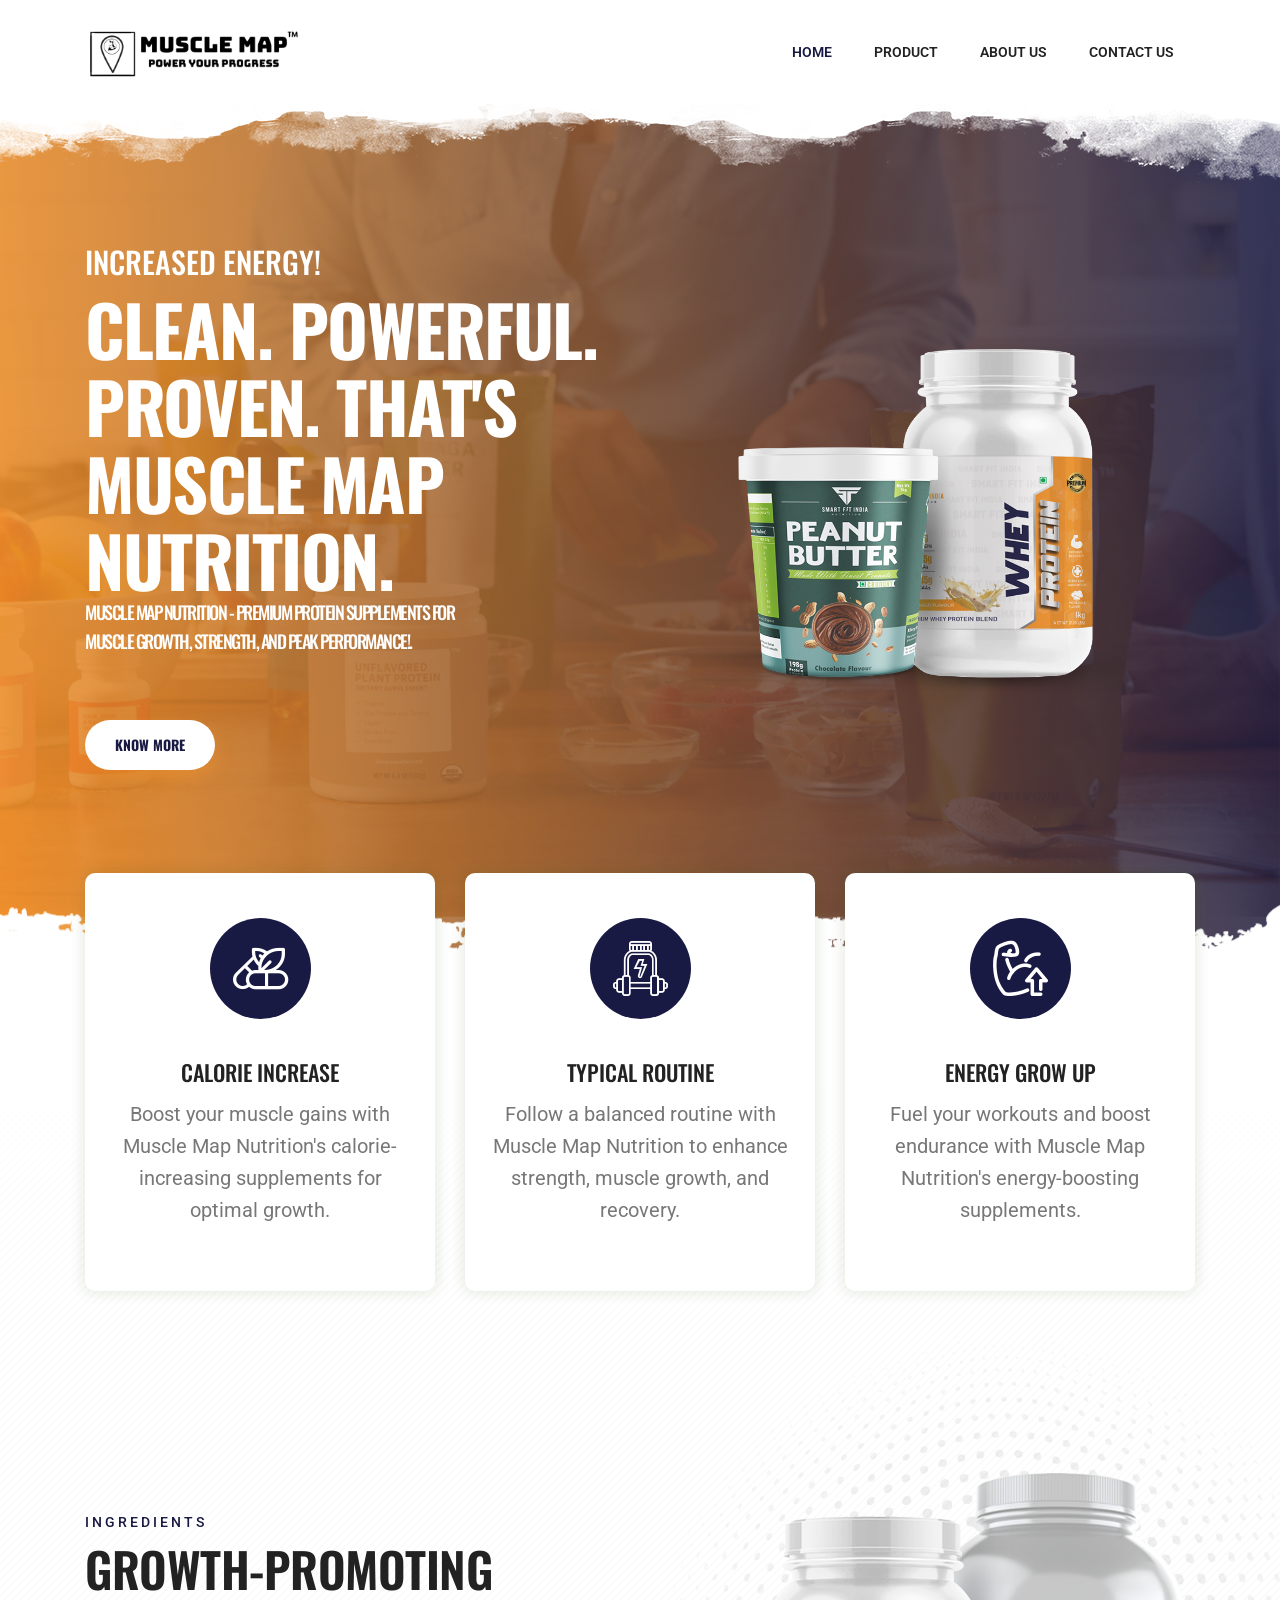
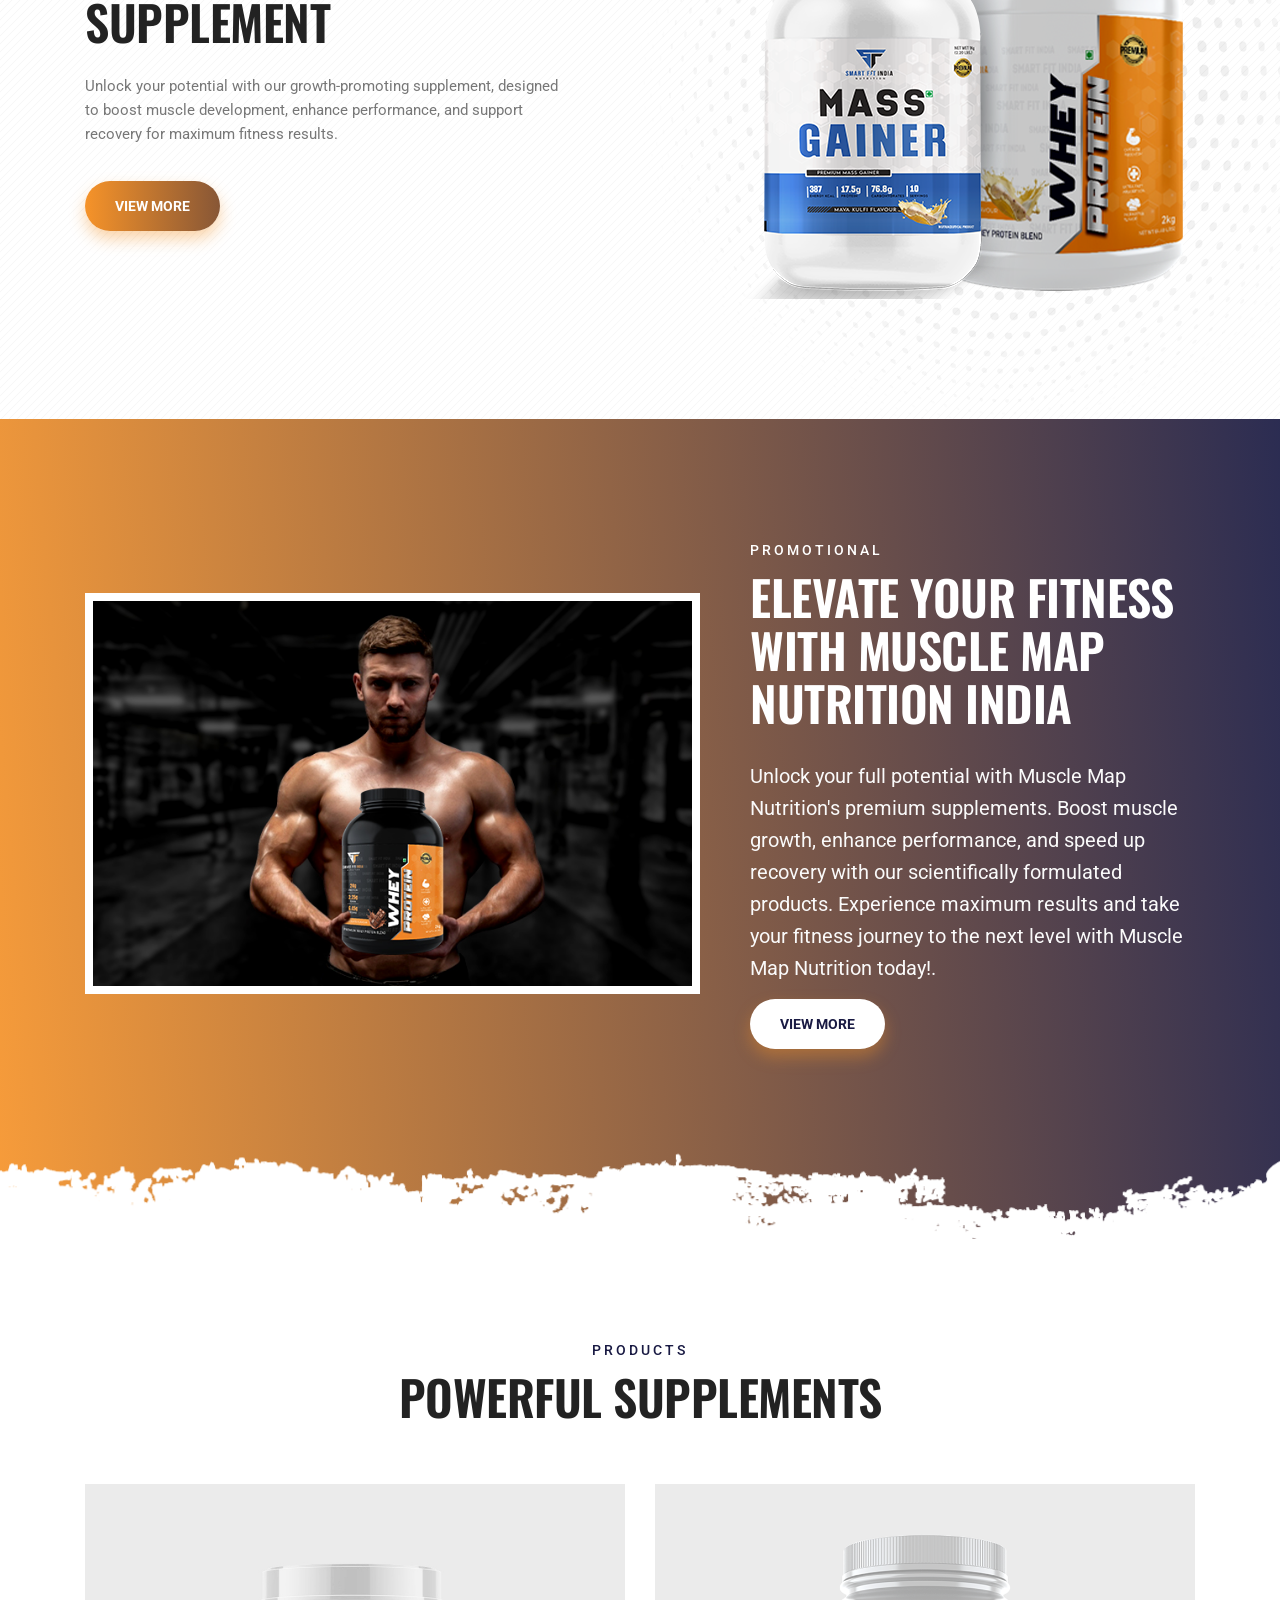
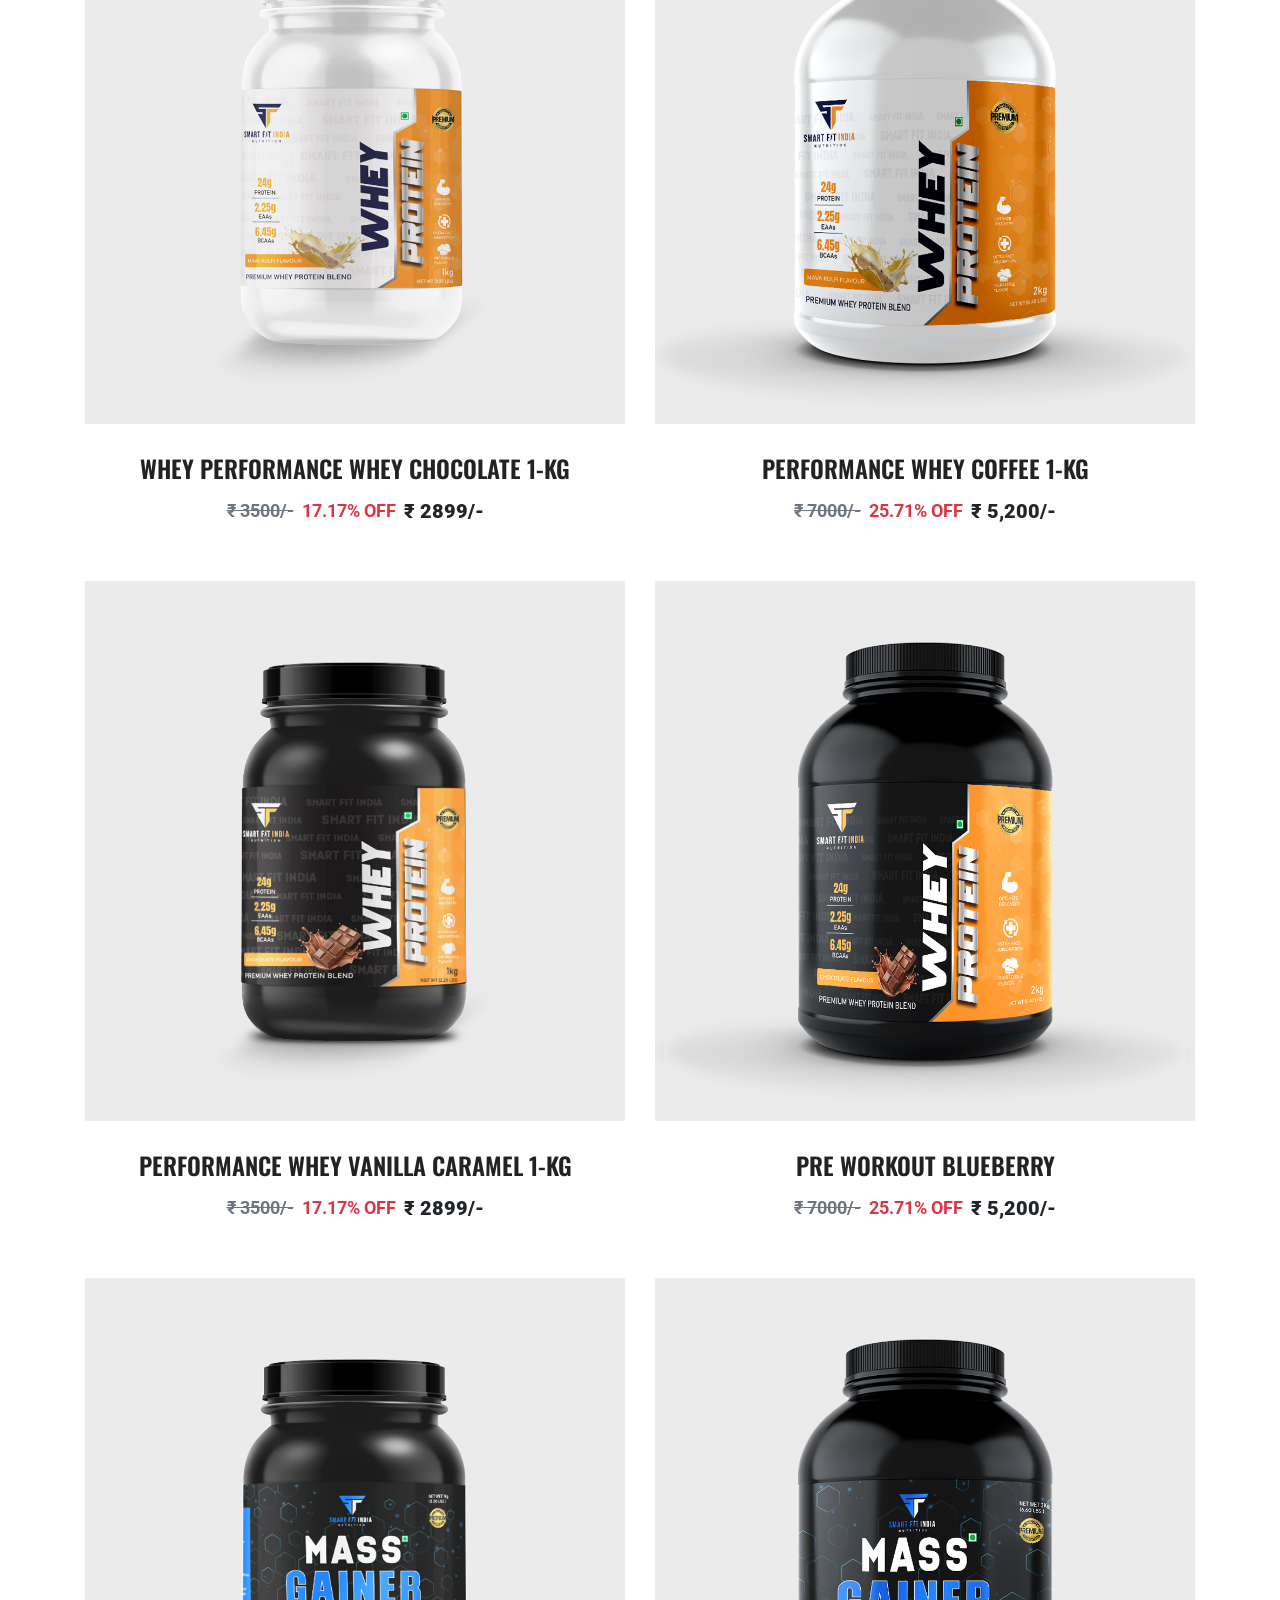
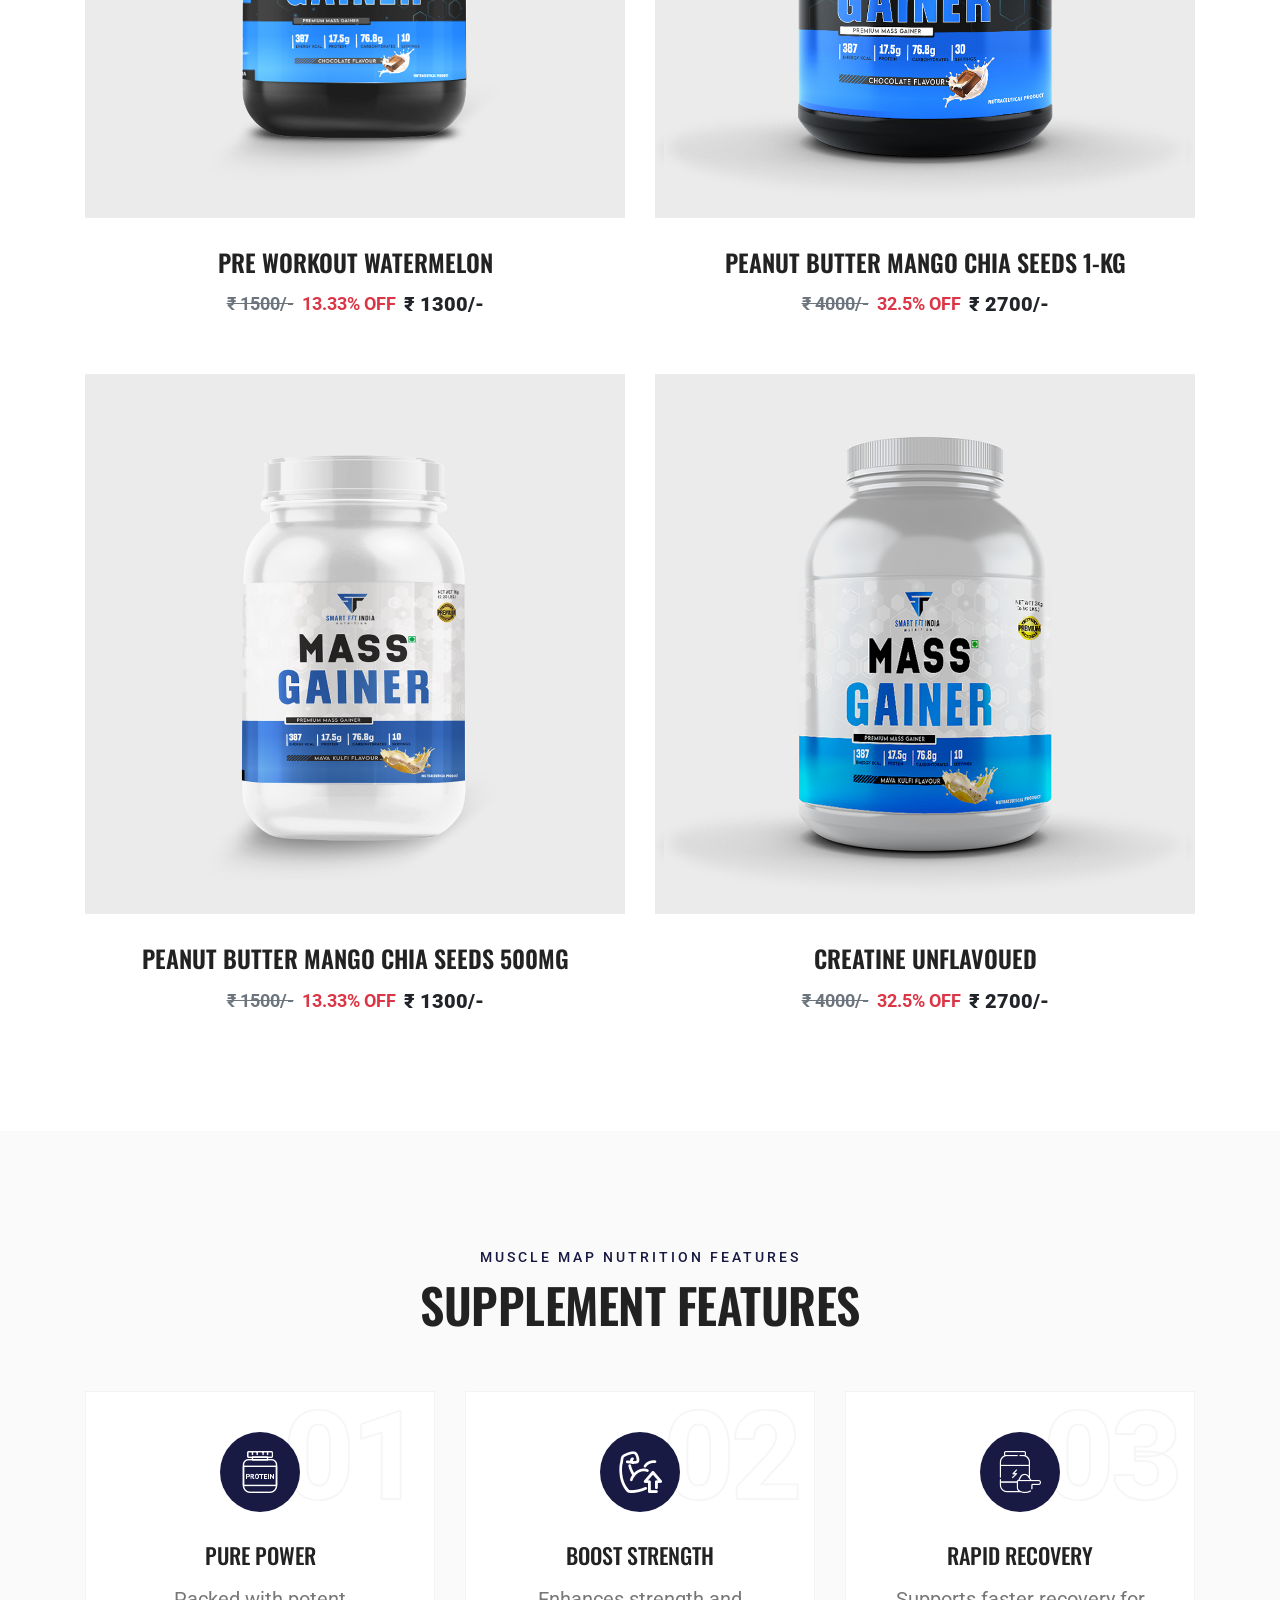
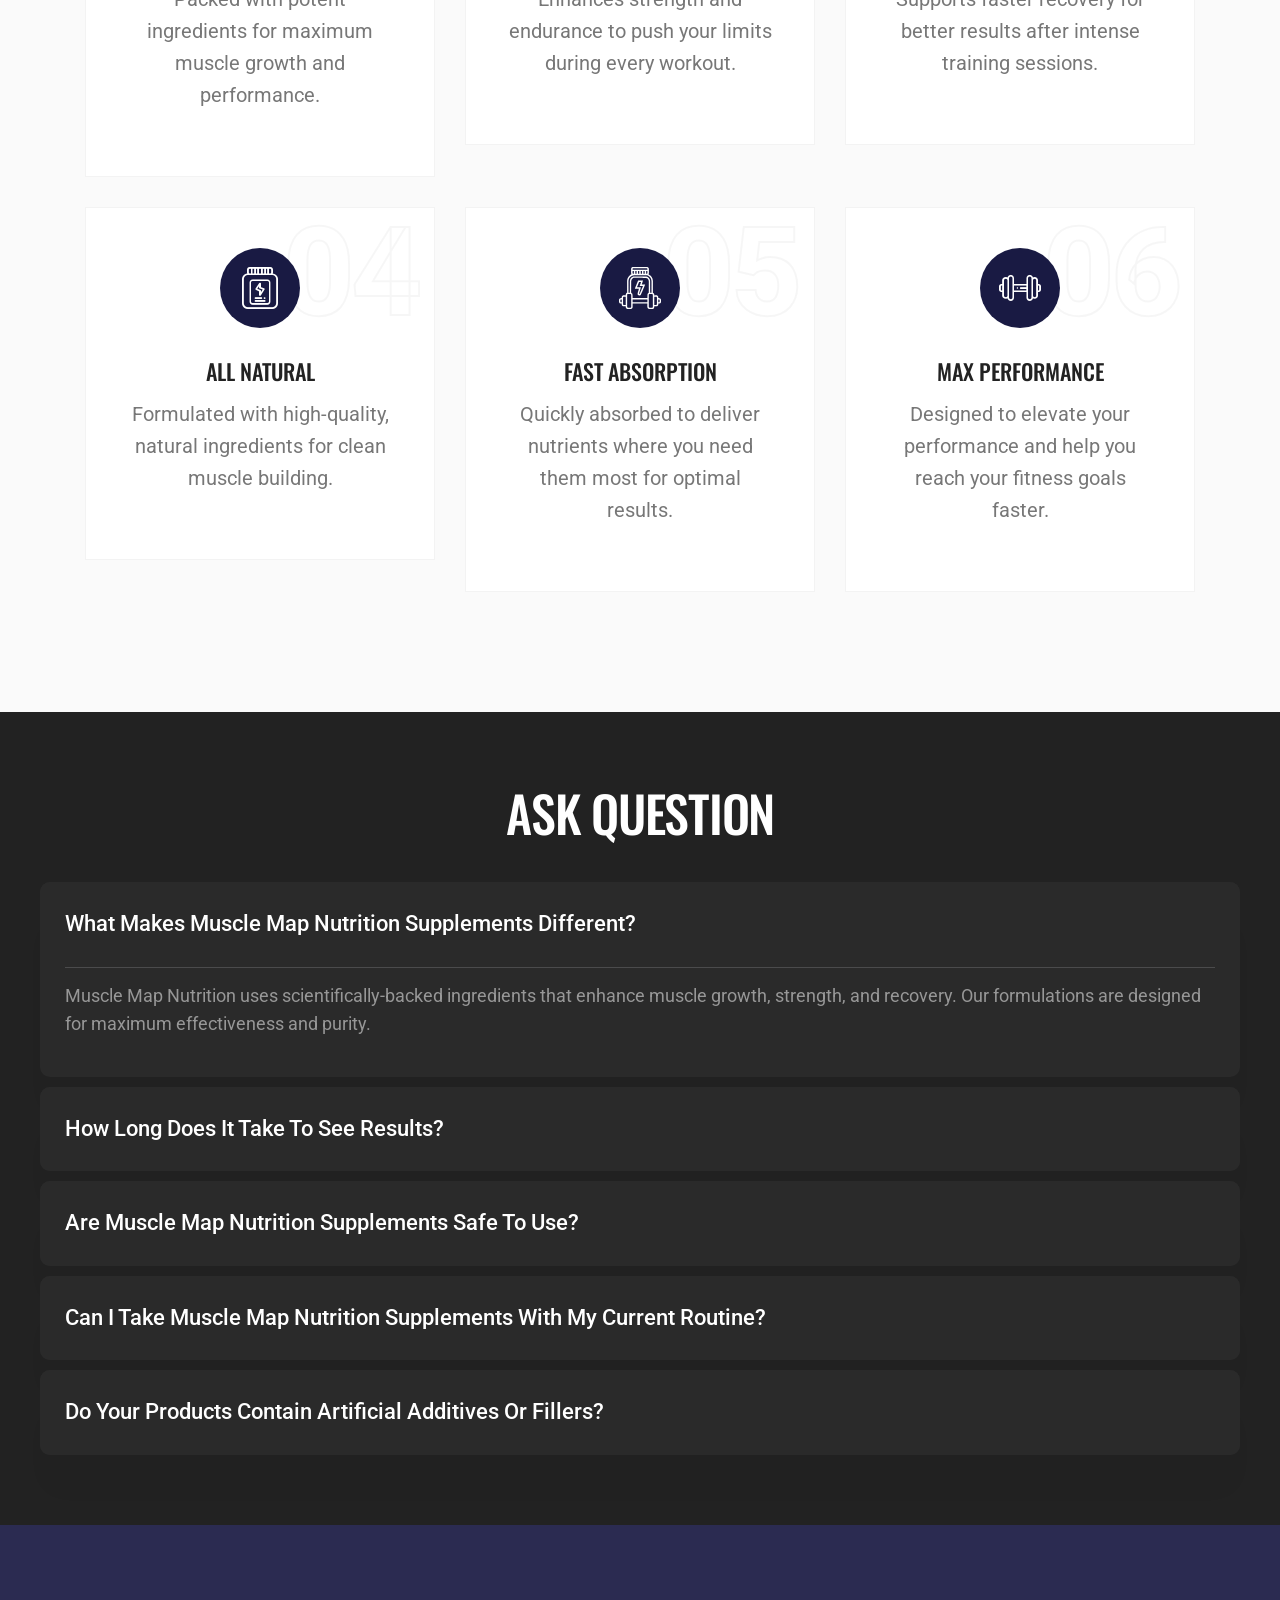
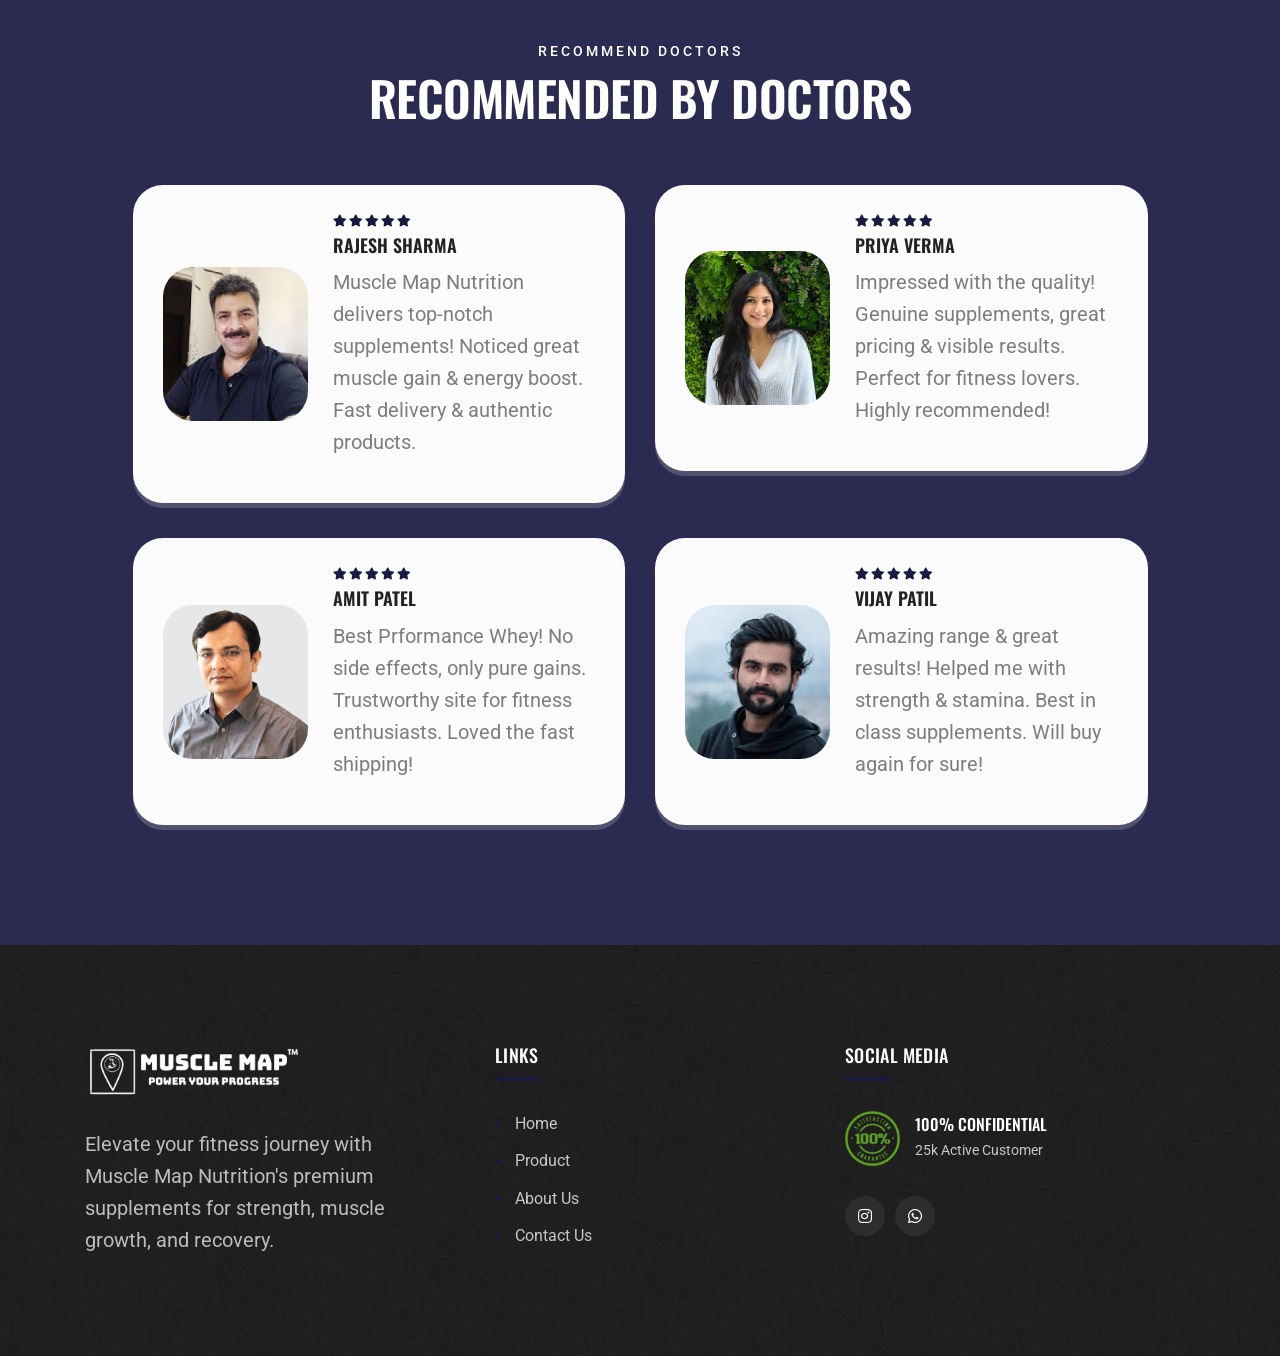
==== commit 5538175a: "muscle-map" ====
--- a/index.html
+++ b/index.html
@@ -1,762 +1,1022 @@
 <!DOCTYPE html>
 <html class="no-js" lang="en">
 
-<head>
-    <meta charset="utf-8">
-    <meta http-equiv="x-ua-compatible" content="ie=edge">
-    <title>Smart Fit India</title>
-    <meta name="description"
-        content="Boost muscle growth and strength with Smart Fit India's premium supplements, designed for maximum performance and recovery.">
-    <meta name="viewport" content="width=device-width, initial-scale=1">
-
-    <link rel="shortcut icon" type="image/x-icon" href="images/logo-02.png">
-    <link rel="stylesheet" href="css/bootstrap.min.css">
-    <link rel="stylesheet" href="css/animate.min.css">
-    <link rel="stylesheet" href="css/magnific-popup.css">
-    <link rel="stylesheet" href="css/fontawesome-all.min.css">
-    <link rel="stylesheet" href="css/flaticon.css">
-    <link rel="stylesheet" href="css/jquery-ui.css">
-    <link rel="stylesheet" href="css/odometer.css">
-    <link rel="stylesheet" href="css/slick.css">
-    <link rel="stylesheet" href="css/default.css">
-    <link rel="stylesheet" href="css/style.css">
-    <link rel="stylesheet" href="css/responsive.css">
-</head>
-
-<body>
-    <div id="preloader">
-        <div class="tg-cube-grid">
-            <div class="tg-cube tg-cube1"></div>
-            <div class="tg-cube tg-cube2"></div>
-            <div class="tg-cube tg-cube3"></div>
-            <div class="tg-cube tg-cube4"></div>
-            <div class="tg-cube tg-cube5"></div>
-            <div class="tg-cube tg-cube6"></div>
-            <div class="tg-cube tg-cube7"></div>
-            <div class="tg-cube tg-cube8"></div>
-            <div class="tg-cube tg-cube9"></div>
+    <head>
+        <meta charset="utf-8">
+        <meta http-equiv="x-ua-compatible" content="ie=edge">
+        <title>Muscle Map Nutrition</title>
+        <meta name="description"
+            content="Boost muscle growth and strength with Muscle Map Nutrition's premium supplements, designed for maximum performance and recovery.">
+        <meta name="viewport" content="width=device-width, initial-scale=1">
+
+        <link rel="shortcut icon" type="image/x-icon"
+            href="images/muscle-map-icon-white1.png">
+        <link rel="stylesheet" href="css/bootstrap.min.css">
+        <link rel="stylesheet" href="css/animate.min.css">
+        <link rel="stylesheet" href="css/magnific-popup.css">
+        <link rel="stylesheet" href="css/fontawesome-all.min.css">
+        <link rel="stylesheet" href="css/flaticon.css">
+        <link rel="stylesheet" href="css/jquery-ui.css">
+        <link rel="stylesheet" href="css/odometer.css">
+        <link rel="stylesheet" href="css/slick.css">
+        <link rel="stylesheet" href="css/default.css">
+        <link rel="stylesheet" href="css/style.css">
+        <link rel="stylesheet" href="css/responsive.css">
+    </head>
+
+    <body>
+        <div id="preloader">
+            <div class="tg-cube-grid">
+                <div class="tg-cube tg-cube1"></div>
+                <div class="tg-cube tg-cube2"></div>
+                <div class="tg-cube tg-cube3"></div>
+                <div class="tg-cube tg-cube4"></div>
+                <div class="tg-cube tg-cube5"></div>
+                <div class="tg-cube tg-cube6"></div>
+                <div class="tg-cube tg-cube7"></div>
+                <div class="tg-cube tg-cube8"></div>
+                <div class="tg-cube tg-cube9"></div>
+            </div>
         </div>
-    </div>
-    <button class="scroll-top scroll-to-target scroll-top-two" data-target="html">
-        <i class="fas fa-angle-up"></i>
-    </button>
-    <header id="home">
-        <div id="header-fixed-height"></div>
-        <div id="sticky-header" class="tg-menu-area menu-area">
-            <div class="container">
-                <div class="row">
-                    <div class="col-12">
-                        <div class="mobile-nav-toggler"><i class="flaticon-layout"></i></div>
-                        <div class="menu-wrap">
-                            <nav class="menu-nav">
-                                <div class="logo">
-                                    <a href="index.html">
-                                        <img src="images/logo-01.png" alt="Logo">
-                                    </a>
-                                </div>
-                                <div class="navbar-wrap main-menu d-none d-xl-flex">
-                                    <ul class="navigation">
-                                        <li class="active"><a href="index.html" class="section-link">Home</a></li>
-                                        <li><a href="#supplement" class="section-link">Product</a></li>
-                                        <li><a href="about-us.html" class="section-link">About Us</a></li>
-                                        <li><a href="contact-us.html" class="section-link">Contact Us</a></li>
-                                    </ul>
-                                </div>
-                            </nav>
+        <button class="scroll-top scroll-to-target scroll-top-two"
+            data-target="html">
+            <i class="fas fa-angle-up"></i>
+        </button>
+        <header id="home">
+            <div id="header-fixed-height"></div>
+            <div id="sticky-header" class="tg-menu-area menu-area">
+                <div class="container">
+                    <div class="row">
+                        <div class="col-12">
+                            <div class="mobile-nav-toggler"><i
+                                    class="flaticon-layout"></i></div>
+                            <div class="menu-wrap">
+                                <nav class="menu-nav">
+                                    <div class="logo">
+                                        <a href="index.html">
+                                            <img
+                                                src="images/muscle-map-logo-black1-Photoroom.png"
+                                                alt="Logo">
+                                        </a>
+                                    </div>
+                                    <div
+                                        class="navbar-wrap main-menu d-none d-xl-flex">
+                                        <ul class="navigation">
+                                            <li class="active"><a
+                                                    href="index.html"
+                                                    class="section-link">Home</a></li>
+                                            <li><a href="#supplement"
+                                                    class="section-link">Product</a></li>
+                                            <li><a href="about-us.html"
+                                                    class="section-link">About
+                                                    Us</a></li>
+                                            <li><a href="contact-us.html"
+                                                    class="section-link">Contact
+                                                    Us</a></li>
+                                        </ul>
+                                    </div>
+                                </nav>
+                            </div>
                         </div>
                     </div>
                 </div>
             </div>
+        </header>
+        <div class="mobile-menu">
+            <nav class="menu-box">
+                <div class="close-btn"><i class="fas fa-times"></i></div>
+                <div class="nav-logo">
+                    <a href="index.html"><img
+                            src="images/muscle-map-logo-black1-Photoroom.png"
+                            alt></a>
+                </div>
+                <div class="menu-outer">
+                </div>
+                <div class="social-links">
+                    <ul class="clearfix">
+                        <li><a
+                                href="https://www.instagram.com/smart_fit_india_nutrition/"><i
+                                    class="fab fa-instagram"></i></a></li>
+                        <li><a
+                                href="https://api.whatsapp.com/send?phone=+919306008026&text=Hello, I want to know more about your service."><i
+                                    class="fab fa-whatsapp"></i></a></li>
+                    </ul>
+                </div>
+            </nav>
         </div>
-    </header>
-    <div class="mobile-menu">
-        <nav class="menu-box">
-            <div class="close-btn"><i class="fas fa-times"></i></div>
-            <div class="nav-logo">
-                <a href="index.html"><img src="images/logo-01.png" alt=""></a>
-            </div>
-            <div class="menu-outer">
-            </div>
-            <div class="social-links">
-                <ul class="clearfix">
-                    <li><a href="https://www.instagram.com/smart_fit_india_nutrition/"><i class="fab fa-instagram"></i></a></li>
-                    <li><a
-                            href="https://api.whatsapp.com/send?phone=+919306008026&text=Hello, I want to know more about your service."><i
-                                class="fab fa-whatsapp"></i></a></li>
-                </ul>
-            </div>
-        </nav>
-    </div>
-    <div class="menu-backdrop"></div>
-    <main class="main-area fix">
-        <section class="tg-banner-area banner-bg jarallax parallax-img">
-            <div class="container">
-                <div class="row align-items-center justify-content-center">
-                    <div class="col-xl-6 col-lg-6 order-0 order-lg-2">
-                        <div class="tg-banner-img text-center wow fadeInRight" data-wow-delay=".6s">
-                            <img src="images/banner_img.png" alt="img">
+        <div class="menu-backdrop"></div>
+        <main class="main-area fix">
+            <section class="tg-banner-area banner-bg jarallax parallax-img">
+                <div class="container">
+                    <div class="row align-items-center justify-content-center">
+                        <div class="col-xl-6 col-lg-6 order-0 order-lg-2">
+                            <div
+                                class="tg-banner-img text-center wow fadeInRight"
+                                data-wow-delay=".6s">
+                                <img src="images/banner_img.png" alt="img">
+                            </div>
+                        </div>
+                        <div class="col-xl-6 col-lg-6 col-md-10">
+                            <div class="tg-banner-content">
+                                <h4 class="sub-title wow fadeInUp"
+                                    data-wow-delay=".2s">Increased Energy!</h4>
+                                <h2 class="title wow fadeInUp"
+                                    data-wow-delay=".4s">Clean. Powerful.
+                                    Proven. That's Muscle Map Nutrition.
+                                    <p class=" wow fadeInUp"
+                                        data-wow-delay=".6s">Muscle Map
+                                        Nutrition -
+                                        Premium protein supplements
+                                        for muscle growth, strength, and peak
+                                        performance!.</p>
+                                    <div class="tg-banner-btn wow fadeInUp"
+                                        data-wow-delay=".8s">
+                                        <a href="#supplement"
+                                            class="tg-btn">Know More</a>
+                                    </div>
+                                </div>
+                            </div>
                         </div>
                     </div>
-                    <div class="col-xl-6 col-lg-6 col-md-10">
-                        <div class="tg-banner-content">
-                            <h4 class="sub-title wow fadeInUp" data-wow-delay=".2s">Increased Energy!</h4>
-                            <h2 class="title wow fadeInUp" data-wow-delay=".4s">Clean. Powerful. Proven. That's Smart Fit India.
-                                <p class=" wow fadeInUp" data-wow-delay=".6s">Smart Fit India - Premium protein supplements
-                                    for muscle growth, strength, and peak performance!.</p>
-                                <div class="tg-banner-btn wow fadeInUp" data-wow-delay=".8s">
-                                    <a href="#supplement" class="tg-btn">Know More</a>
-                                </div>
+                </section>
+                <section class="tg-features-area">
+                    <div class="container">
+                        <div class="tg-features-inner">
+                            <div class="row justify-content-center">
+                                <div
+                                    class="col-lg-4 col-md-6 col-sm-8 wow fadeInUp"
+                                    data-wow-delay=".2s">
+                                    <div class="tg-features-item">
+                                        <div class="tg-features-icon">
+                                            <i class="flaticon-supplement"></i>
+                                        </div>
+                                        <div class="tg-features-content">
+                                            <h4 class="title">Calorie
+                                                Increase</h4>
+                                            <p>Boost your muscle gains with
+                                                Muscle Map Nutrition's
+                                                calorie-increasing supplements
+                                                for
+                                                optimal growth.</p>
+                                        </div>
+                                    </div>
+                                </div>
+                                <div
+                                    class="col-lg-4 col-md-6 col-sm-8 wow fadeInUp"
+                                    data-wow-delay=".4s">
+                                    <div class="tg-features-item">
+                                        <div class="tg-features-icon">
+                                            <i
+                                                class="flaticon-whey-protein-3"></i>
+                                        </div>
+                                        <div class="tg-features-content">
+                                            <h4 class="title">Typical
+                                                Routine</h4>
+                                            <p>Follow a balanced routine with
+                                                Muscle Map Nutrition to enhance
+                                                strength, muscle growth,
+                                                and recovery.</p>
+                                        </div>
+                                    </div>
+                                </div>
+                                <div
+                                    class="col-lg-4 col-md-6 col-sm-8 wow fadeInUp"
+                                    data-wow-delay=".6s">
+                                    <div class="tg-features-item">
+                                        <div class="tg-features-icon">
+                                            <i class="flaticon-strong-1"></i>
+                                        </div>
+                                        <div class="tg-features-content">
+                                            <h4 class="title">Energy Grow
+                                                Up</h4>
+                                            <p>Fuel your workouts and boost
+                                                endurance with Muscle Map
+                                                Nutrition's
+                                                energy-boosting
+                                                supplements.</p>
+                                        </div>
+                                    </div>
+                                </div>
+                            </div>
+                        </div>
+                    </div>
+                </section>
+                <section id="ingredient"
+                    class="tg-supplement-area pt-130 pb-120">
+                    <div class="tg-supplement-bg"></div>
+                    <div class="container">
+                        <div class="tg-supplement-inner">
+                            <div class="row justify-content-center">
+                                <div
+                                    class="col-lg-6 col-md-8 order-0 order-lg-2">
+                                    <div
+                                        class="tg-supplement-img text-end  wow fadeInRight"
+                                        data-wow-delay=".2s">
+                                        <img src="images/supplement_img.png"
+                                            alt>
+                                    </div>
+                                    <div class="tg-supplement-shape">
+                                        <img src="images/supplement_shape02.png"
+                                            alt class="rotateme">
+                                    </div>
+                                </div>
+                                <div class="col-lg-6">
+                                    <div
+                                        class="tg-supplement-content mt-60 wow fadeInLeft"
+                                        data-wow-delay=".2s">
+                                        <div class="tg-section-title mb-25">
+                                            <span
+                                                class="sub-title">ingredients</span>
+                                            <h2
+                                                class="title">Growth-promoting<br>
+                                                supplement</h2>
+                                        </div>
+                                        <p>Unlock your potential with our
+                                            growth-promoting supplement,
+                                            designed to boost muscle
+                                            development, enhance performance,
+                                            and support recovery for maximum
+                                            fitness results.
+                                        </p>
+                                        <a href="about-us.html"
+                                            class="tg-btn view-btn">VIEW
+                                            more</a>
+                                    </div>
+                                </div>
+                            </div>
+                        </div>
+                    </div>
+                </section>
+                <section
+                    class="tg-video-area tg-video-bg jarallax parallax-img">
+                    <div class="container">
+                        <div
+                            class="row align-items-center justify-content-center">
+                            <div class="col-xl-7 col-lg-8">
+                                <div class="tg-video-img wow fadeInLeft"
+                                    data-wow-delay=".2s">
+                                    <img src="images/video_img.png" alt>
+                                </div>
+                            </div>
+                            <div class="col-xl-5 col-lg-8">
+                                <div class="tg-video-content wow fadeInRight"
+                                    data-wow-delay=".2s">
+                                    <div class="tg-section-title white mb-30">
+                                        <span
+                                            class="sub-title">promotional</span>
+                                        <h2 class="title white-text">Elevate
+                                            Your Fitness with Muscle Map
+                                            Nutrition
+                                            India</h2>
+                                    </div>
+                                    <p class="info-one">Unlock your full
+                                        potential with Muscle Map Nutrition's
+                                        premium
+                                        supplements.
+                                        Boost muscle growth, enhance
+                                        performance, and speed up recovery with
+                                        our scientifically
+                                        formulated products. Experience maximum
+                                        results and take your fitness journey to
+                                        the
+                                        next level with Muscle Map Nutrition
+                                        today!.</p>
+                                    <a href="about-us.html" class="tg-btn">VIEW
+                                        more</a>
+                                </div>
+                            </div>
+                        </div>
+                    </div>
+                </section>
+                <section id="supplement" class="tg-shop-area pt-100 pb-60">
+                    <div class="container">
+                        <div class="row justify-content-center">
+                            <div class="col-lg-8">
+                                <div class="tg-section-title text-center mb-60">
+                                    <span class="sub-title">PRODUCTS</span>
+                                    <h2 class="title">Powerful Supplements</h2>
+                                </div>
+                            </div>
+                        </div>
+                        <div class="tg-shop-wrapper">
+                            <div class="row justify-content-center">
+
+                                <!-- performance-whey-chocolate-1kg -->
+                                <div class="col-lg-6 col-md-6">
+                                    <div class="tg-shop-item text-center">
+                                        <div class="tg-shop-thumb">
+                                            <a
+                                                href="performance-whey-chocolate-1kg.html">
+                                                <img
+                                                    src="images/whey-protein-mava-kulfi-1kg/01.jpg"
+                                                    alt="img"></a>
+                                        </div>
+                                        <div class="tg-shop-content">
+                                            <h4 class="title"><a
+                                                    href="performance-whey-chocolate-1kg.html">Whey
+                                                    Performance Whey Chocolate
+                                                    1-kg</a></h4>
+                                            <div
+                                                class="tg-shop-price inner-shop-details-price d-flex justify-content-center align-items-center gap-2">
+                                                <span class="text-muted"
+                                                    style="text-decoration: line-through;">₹
+                                                    3500/-</span>
+                                                <span class="text-danger">17.17%
+                                                    OFF</span>
+                                                <b class="fs-5 text-dark">₹
+                                                    2899/-</b>
+                                            </div>
+                                        </div>
+                                    </div>
+                                </div>
+
+                                <!-- performance-whey-coffee-1kg -->
+                                <div class="col-lg-6 col-md-6">
+                                    <div class="tg-shop-item text-center">
+                                        <div class="tg-shop-thumb">
+                                            <a
+                                                href="performance-whey-coffee-1kg.html">
+                                                <img
+                                                    src="images/whey-protein-mava-kulfi-2kg/01.jpg"
+                                                    alt="img"></a>
+                                        </div>
+                                        <div class="tg-shop-content">
+                                            <h4 class="title"><a
+                                                    href="performance-whey-coffee-1kg.html">Performance
+                                                    Whey Coffee 1-Kg</a></h4>
+                                            <div
+                                                class="tg-shop-price inner-shop-details-price d-flex justify-content-center align-items-center gap-2">
+                                                <span class="text-muted"
+                                                    style="text-decoration: line-through;">₹
+                                                    7000/-</span>
+                                                <span class="text-danger">25.71%
+                                                    OFF</span>
+                                                <b class="fs-5 text-dark">₹
+                                                    5,200/-</b>
+                                            </div>
+                                        </div>
+                                    </div>
+                                </div>
+
+                                <!-- performance-whey-vanilla-caramel-1kg -->
+                                <div class="col-lg-6 col-md-6">
+                                    <div class="tg-shop-item text-center">
+                                        <div class="tg-shop-thumb">
+                                            <a
+                                                href="performance-whey-vanilla-caramel-1kg.html">
+                                                <img
+                                                    src="images/whey-protein-chocolate-1kg/01.jpg"
+                                                    alt="img"></a>
+                                        </div>
+                                        <div class="tg-shop-content">
+                                            <h4 class="title"><a
+                                                    href="performance-whey-vanilla-caramel-1kg.html">Performance
+                                                    Whey Vanilla Caramel
+                                                    1-Kg</a></h4>
+                                            <div
+                                                class="tg-shop-price inner-shop-details-price d-flex justify-content-center align-items-center gap-2">
+                                                <span class="text-muted"
+                                                    style="text-decoration: line-through;">₹
+                                                    3500/-</span>
+                                                <span class="text-danger">17.17%
+                                                    OFF</span>
+                                                <b class="fs-5 text-dark">₹
+                                                    2899/-</b>
+                                            </div>
+                                        </div>
+                                    </div>
+                                </div>
+
+                                <!-- pre-workout-blueberry -->
+                                <div class="col-lg-6 col-md-6">
+                                    <div class="tg-shop-item text-center">
+                                        <div class="tg-shop-thumb">
+                                            <a
+                                                href="pre-workout-blueberry.html">
+                                                <img
+                                                    src="images/whey-protein-chocolate-2kg/01.png"
+                                                    alt="img"></a>
+                                        </div>
+                                        <div class="tg-shop-content">
+                                            <h4 class="title"><a
+                                                    href="pre-workout-blueberry.html">Pre
+                                                    Workout Blueberry</a></h4>
+                                            <div
+                                                class="tg-shop-price inner-shop-details-price d-flex justify-content-center align-items-center gap-2">
+                                                <span class="text-muted"
+                                                    style="text-decoration: line-through;">₹
+                                                    7000/-</span>
+                                                <span class="text-danger">25.71%
+                                                    OFF</span>
+                                                <b class="fs-5 text-dark">₹
+                                                    5,200/-</b>
+                                            </div>
+                                        </div>
+                                    </div>
+                                </div>
+
+                                <!-- pre-workout-watermelon -->
+                                <div class="col-lg-6 col-md-6">
+                                    <div class="tg-shop-item text-center">
+                                        <div class="tg-shop-thumb">
+                                            <a
+                                                href="pre-workout-watermelon.html">
+                                                <img
+                                                    src="images/mass-gainer-chocolate-1kg/01.jpg"
+                                                    alt="img"></a>
+                                        </div>
+                                        <div class="tg-shop-content">
+                                            <h4 class="title"><a
+                                                    href="pre-workout-watermelon.html">Pre
+                                                    Workout Watermelon</a>
+                                            </h4>
+                                            <div
+                                                class="tg-shop-price inner-shop-details-price d-flex justify-content-center align-items-center gap-2">
+                                                <span class="text-muted"
+                                                    style="text-decoration: line-through;">₹
+                                                    1500/-</span>
+                                                <span class="text-danger">13.33%
+                                                    OFF</span>
+                                                <b class="fs-5 text-dark">₹
+                                                    1300/-</b>
+                                            </div>
+                                        </div>
+                                    </div>
+                                </div>
+
+                                <!-- peanut-butter-mango-chia-seeds-1kg -->
+                                <div class="col-lg-6 col-md-6">
+                                    <div class="tg-shop-item text-center">
+                                        <div class="tg-shop-thumb">
+                                            <a
+                                                href="peanut-butter-mango-chia-seeds-1kg.html">
+                                                <img
+                                                    src="images/mass-gainer-chocolate-3kg/01.jpg"
+                                                    alt="img"></a>
+                                        </div>
+                                        <div class="tg-shop-content">
+                                            <h4 class="title"><a
+                                                    href="peanut-butter-mango-chia-seeds-1kg.html">Peanut
+                                                    Butter Mango Chia Seeds
+                                                    1-Kg</a>
+                                            </h4>
+                                            <div
+                                                class="tg-shop-price inner-shop-details-price d-flex justify-content-center align-items-center gap-2">
+                                                <span class="text-muted"
+                                                    style="text-decoration: line-through;">₹
+                                                    4000/-</span>
+                                                <span class="text-danger">32.5%
+                                                    OFF</span>
+                                                <b class="fs-5 text-dark">₹
+                                                    2700/-</b>
+                                            </div>
+                                        </div>
+                                    </div>
+                                </div>
+
+                                <!-- peanut-butter-mango-chia-seeds-500gm -->
+                                <div class="col-lg-6 col-md-6">
+                                    <div class="tg-shop-item text-center">
+                                        <div class="tg-shop-thumb">
+                                            <a
+                                                href="peanut-butter-mango-chia-seeds-500gm.html">
+                                                <img
+                                                    src="images/mass-gainer-mava-kulfi-1kg/01.jpg"
+                                                    alt="img"></a>
+                                        </div>
+                                        <div class="tg-shop-content">
+                                            <h4 class="title"><a
+                                                    href="peanut-butter-mango-chia-seeds-500gm.html">Peanut
+                                                    Butter Mango Chia Seeds
+                                                    500Mg</a>
+                                            </h4>
+                                            <div
+                                                class="tg-shop-price inner-shop-details-price d-flex justify-content-center align-items-center gap-2">
+                                                <span class="text-muted"
+                                                    style="text-decoration: line-through;">₹
+                                                    1500/-</span>
+                                                <span class="text-danger">13.33%
+                                                    OFF</span>
+                                                <b class="fs-5 text-dark">₹
+                                                    1300/-</b>
+                                            </div>
+                                        </div>
+                                    </div>
+                                </div>
+
+                                <!-- creatine-unflavoued -->
+                                <div class="col-lg-6 col-md-6">
+                                    <div class="tg-shop-item text-center">
+                                        <div class="tg-shop-thumb">
+                                            <a
+                                                href="creatine-unflavoued.html">
+                                                <img
+                                                    src="images/mass-gainer-mava-kulfi-3kg/01.jpg"
+                                                    alt="img"></a>
+                                        </div>
+                                        <div class="tg-shop-content">
+                                            <h4 class="title"><a
+                                                    href="creatine-unflavoued.html">Creatine
+                                                    Unflavoued</a>
+                                            </h4>
+                                            <div
+                                                class="tg-shop-price inner-shop-details-price d-flex justify-content-center align-items-center gap-2">
+                                                <span class="text-muted"
+                                                    style="text-decoration: line-through;">₹
+                                                    4000/-</span>
+                                                <span class="text-danger">32.5%
+                                                    OFF</span>
+                                                <b class="fs-5 text-dark">₹
+                                                    2700/-</b>
+                                            </div>
+                                        </div>
+                                    </div>
+                                </div>
+
+                            </div>
+                        </div>
+                    </div>
+                </section>
+                <section id="feature" class="tg-service-area">
+                    <div class="container">
+                        <div class="tg-service-inner">
+                            <div class="row justify-content-center">
+                                <div class="col-lg-8">
+                                    <div
+                                        class="tg-section-title text-center mb-60">
+                                        <span class="sub-title">Muscle Map
+                                            Nutrition
+                                            Features</span>
+                                        <h2 class="title">Supplement
+                                            Features</h2>
+                                    </div>
+                                </div>
+                            </div>
+                            <div class="row justify-content-center">
+                                <div class="col-lg-4 col-md-6 col-sm-9">
+                                    <div class="tg-service-item">
+                                        <div class="tg-services-count">01</div>
+                                        <div class="icon">
+                                            <i class="flaticon-proteins"></i>
+                                        </div>
+                                        <h2 class="title"><a
+                                                href="contact-us.html">Pure
+                                                Power</a></h2>
+                                        <div class="tg-service-content">
+                                            <p>Packed with potent ingredients
+                                                for maximum muscle growth and
+                                                performance.</p>
+                                        </div>
+                                    </div>
+                                </div>
+                                <div class="col-lg-4 col-md-6 col-sm-9">
+                                    <div class="tg-service-item">
+                                        <div class="tg-services-count">02</div>
+                                        <div class="icon">
+                                            <i class="flaticon-strong-1"></i>
+                                        </div>
+                                        <h2 class="title"><a
+                                                href="contact-us.html">Boost
+                                                Strength</a></h2>
+                                        <div class="tg-service-content">
+                                            <p>Enhances strength and endurance
+                                                to push your limits during every
+                                                workout.</p>
+                                        </div>
+                                    </div>
+                                </div>
+                                <div class="col-lg-4 col-md-6 col-sm-9">
+                                    <div class="tg-service-item">
+                                        <div class="tg-services-count">03</div>
+                                        <div class="icon">
+                                            <i
+                                                class="flaticon-whey-protein"></i>
+                                        </div>
+                                        <h2 class="title"><a
+                                                href="contact-us.html">Rapid
+                                                Recovery</a></h2>
+                                        <div class="tg-service-content">
+                                            <p>Supports faster recovery for
+                                                better results after intense
+                                                training sessions.</p>
+                                        </div>
+                                    </div>
+                                </div>
+                                <div class="col-lg-4 col-md-6 col-sm-9">
+                                    <div class="tg-service-item">
+                                        <div class="tg-services-count">04</div>
+                                        <div class="icon">
+                                            <i class="flaticon-protein-2"></i>
+                                        </div>
+                                        <h2 class="title"><a
+                                                href="contact-us.html">All
+                                                Natural</a></h2>
+                                        <div class="tg-service-content">
+                                            <p>Formulated with high-quality,
+                                                natural ingredients for clean
+                                                muscle building.</p>
+                                        </div>
+                                    </div>
+                                </div>
+                                <div class="col-lg-4 col-md-6 col-sm-9">
+                                    <div class="tg-service-item">
+                                        <div class="tg-services-count">05</div>
+                                        <div class="icon">
+                                            <img src="images/whey-protein.svg"
+                                                class="flaticon-tape-measure"
+                                                style="height: 42px;width:42px;"
+                                                alt="Fast Absorption"></img>
+                                    </div>
+                                    <h2 class="title"><a
+                                            href="contact-us.html">Fast
+                                            Absorption</a></h2>
+                                    <div class="tg-service-content">
+                                        <p>Quickly absorbed to deliver nutrients
+                                            where you need them most for optimal
+                                            results.</p>
+                                    </div>
+                                </div>
+                            </div>
+                            <div class="col-lg-4 col-md-6 col-sm-9">
+                                <div class="tg-service-item">
+                                    <div class="tg-services-count">06</div>
+                                    <div class="icon">
+                                        <i class="flaticon-dumbbell"></i>
+                                    </div>
+                                    <h2 class="title"><a
+                                            href="contact-us.html">Max
+                                            Performance</a></h2>
+                                    <div class="tg-service-content">
+                                        <p>Designed to elevate your performance
+                                            and help you reach your fitness
+                                            goals
+                                            faster.</p>
+                                    </div>
+                                </div>
+                            </div>
+                        </div>
+                    </div>
+                </div>
+            </section>
+            <section class="faq-area position-relative">
+                <div class="row justify-content-end g-0">
+                    <div class="col-12">
+                        <div class="faq-wrapper-two">
+                            <div
+                                class="section-title section-title-two white-title mb-40">
+                                <h2 class="title text-center">Ask question</h2>
+                            </div>
+                            <div class="accordion" id="accordionExample">
+                                <div class="accordion-item">
+                                    <h2 class="accordion-header"
+                                        id="headingOne">
+                                        <button class="accordion-button"
+                                            type="button"
+                                            data-bs-toggle="collapse"
+                                            data-bs-target="#collapseOne"
+                                            aria-expanded="true"
+                                            aria-controls="collapseOne">
+                                            What makes Muscle Map Nutrition
+                                            supplements different?
+                                        </button>
+                                    </h2>
+                                    <div id="collapseOne"
+                                        class="accordion-collapse collapse show"
+                                        aria-labelledby="headingOne"
+                                        data-bs-parent="#accordionExample">
+                                        <div class="accordion-body">
+                                            <p>Muscle Map Nutrition uses
+                                                scientifically-backed
+                                                ingredients that enhance muscle
+                                                growth, strength, and recovery.
+                                                Our formulations are designed
+                                                for maximum
+                                                effectiveness and purity.</p>
+                                        </div>
+                                    </div>
+                                </div>
+                                <div class="accordion-item">
+                                    <h2 class="accordion-header"
+                                        id="headingTwo">
+                                        <button
+                                            class="accordion-button collapsed"
+                                            type="button"
+                                            data-bs-toggle="collapse"
+                                            data-bs-target="#collapseTwo"
+                                            aria-expanded="false"
+                                            aria-controls="collapseTwo">
+                                            How long does it take to see
+                                            results?
+                                        </button>
+                                    </h2>
+                                    <div id="collapseTwo"
+                                        class="accordion-collapse collapse"
+                                        aria-labelledby="headingTwo"
+                                        data-bs-parent="#accordionExample">
+                                        <div class="accordion-body">
+                                            <p>Results vary, but most users
+                                                begin noticing improvements in
+                                                strength and
+                                                recovery within 2-4 weeks of
+                                                consistent use.</p>
+                                        </div>
+                                    </div>
+                                </div>
+                                <div class="accordion-item">
+                                    <h2 class="accordion-header"
+                                        id="headingThree">
+                                        <button
+                                            class="accordion-button collapsed"
+                                            type="button"
+                                            data-bs-toggle="collapse"
+                                            data-bs-target="#collapseThree"
+                                            aria-expanded="false"
+                                            aria-controls="collapseThree">
+                                            Are Muscle Map Nutrition supplements
+                                            safe
+                                            to use?
+                                        </button>
+                                    </h2>
+                                    <div id="collapseThree"
+                                        class="accordion-collapse collapse"
+                                        aria-labelledby="headingThree"
+                                        data-bs-parent="#accordionExample">
+                                        <div class="accordion-body">
+                                            <p>Yes, our products are crafted
+                                                with high-quality, natural
+                                                ingredients and
+                                                undergo rigorous testing to
+                                                ensure safety and
+                                                effectiveness.</p>
+                                        </div>
+                                    </div>
+                                </div>
+                                <div class="accordion-item">
+                                    <h2 class="accordion-header"
+                                        id="headingFour">
+                                        <button
+                                            class="accordion-button collapsed"
+                                            type="button"
+                                            data-bs-toggle="collapse"
+                                            data-bs-target="#collapseFour"
+                                            aria-expanded="false"
+                                            aria-controls="collapseFour">
+                                            Can I take Muscle Map Nutrition
+                                            supplements with my current routine?
+                                        </button>
+                                    </h2>
+                                    <div id="collapseFour"
+                                        class="accordion-collapse collapse"
+                                        aria-labelledby="headingFour"
+                                        data-bs-parent="#accordionExample">
+                                        <div class="accordion-body">
+                                            <p>Absolutely! Our supplements are
+                                                designed to complement any
+                                                workout or fitness
+                                                regimen and enhance overall
+                                                performance.</p>
+                                        </div>
+                                    </div>
+                                </div>
+                                <div class="accordion-item">
+                                    <h2 class="accordion-header"
+                                        id="headingFive">
+                                        <button
+                                            class="accordion-button collapsed"
+                                            type="button"
+                                            data-bs-toggle="collapse"
+                                            data-bs-target="#collapseFive"
+                                            aria-expanded="false"
+                                            aria-controls="collapseFive">
+                                            Do your products contain artificial
+                                            additives or fillers?
+                                        </button>
+                                    </h2>
+                                    <div id="collapseFive"
+                                        class="accordion-collapse collapse"
+                                        aria-labelledby="headingFive"
+                                        data-bs-parent="#accordionExample">
+                                        <div class="accordion-body">
+                                            <p>No, we pride ourselves on
+                                                offering clean, natural products
+                                                free from
+                                                artificial additives, fillers,
+                                                and harmful chemicals.</p>
+                                        </div>
+                                    </div>
+                                </div>
+                            </div>
+                        </div>
+                    </div>
+                </div>
+            </section>
+            <section
+                class="tg-testimonial-area tg-testimonial-bg jarallax parallax-img">
+                <div class="container">
+                    <div class="row justify-content-center">
+                        <div class="col-lg-8">
+                            <div
+                                class="tg-section-title white text-center mb-60">
+                                <span class="sub-title">recommend doctors</span>
+                                <h2 class="title white-text">recommended by
+                                    doctors</h2>
+                            </div>
+                        </div>
+                    </div>
+                    <div class="row justify-content-center">
+                        <div class="col-xxl-10 col-xl-11">
+                            <div class="row">
+                                <div class="col-lg-6">
+                                    <div class="tg-testimonial-item">
+                                        <div class="tg-testimonial-thumb">
+                                            <img src="images/testi_img01.jpg"
+                                                alt>
+                                        </div>
+                                        <div class="tg-testimonial-content">
+                                            <div class="rating">
+                                                <i class="fas fa-star"></i>
+                                                <i class="fas fa-star"></i>
+                                                <i class="fas fa-star"></i>
+                                                <i class="fas fa-star"></i>
+                                                <i class="fas fa-star"></i>
+                                            </div>
+                                            <h2 class="title">Rajesh Sharma</h2>
+                                            <p>Muscle Map Nutrition delivers
+                                                top-notch supplements! Noticed
+                                                great
+                                                muscle gain & energy boost. Fast
+                                                delivery & authentic
+                                                products.</p>
+                                        </div>
+                                    </div>
+                                </div>
+                                <div class="col-lg-6">
+                                    <div class="tg-testimonial-item">
+                                        <div class="tg-testimonial-thumb">
+                                            <img src="images/testi_img02.jpg"
+                                                alt>
+                                        </div>
+                                        <div class="tg-testimonial-content">
+                                            <div class="rating">
+                                                <i class="fas fa-star"></i>
+                                                <i class="fas fa-star"></i>
+                                                <i class="fas fa-star"></i>
+                                                <i class="fas fa-star"></i>
+                                                <i class="fas fa-star"></i>
+                                            </div>
+                                            <h2 class="title">Priya Verma</h2>
+                                            <p>Impressed with the quality!
+                                                Genuine supplements, great
+                                                pricing & visible
+                                                results. Perfect for fitness
+                                                lovers. Highly recommended!</p>
+                                        </div>
+                                    </div>
+                                </div>
+                                <div class="col-lg-6">
+                                    <div class="tg-testimonial-item">
+                                        <div class="tg-testimonial-thumb">
+                                            <img src="images/testi_img03.jpg"
+                                                alt>
+                                        </div>
+                                        <div class="tg-testimonial-content">
+                                            <div class="rating">
+                                                <i class="fas fa-star"></i>
+                                                <i class="fas fa-star"></i>
+                                                <i class="fas fa-star"></i>
+                                                <i class="fas fa-star"></i>
+                                                <i class="fas fa-star"></i>
+                                            </div>
+                                            <h2 class="title">Amit Patel</h2>
+                                            <p>Best Prformance Whey! No side
+                                                effects, only pure gains.
+                                                Trustworthy
+                                                site for fitness enthusiasts.
+                                                Loved the fast shipping!</p>
+                                        </div>
+                                    </div>
+                                </div>
+                                <div class="col-lg-6">
+                                    <div class="tg-testimonial-item">
+                                        <div class="tg-testimonial-thumb">
+                                            <img src="images/testi_img04.jpg"
+                                                alt>
+                                        </div>
+                                        <div class="tg-testimonial-content">
+                                            <div class="rating">
+                                                <i class="fas fa-star"></i>
+                                                <i class="fas fa-star"></i>
+                                                <i class="fas fa-star"></i>
+                                                <i class="fas fa-star"></i>
+                                                <i class="fas fa-star"></i>
+                                            </div>
+                                            <h2 class="title">Vijay Patil</h2>
+                                            <p>Amazing range & great results!
+                                                Helped me with strength &
+                                                stamina. Best in
+                                                class supplements. Will buy
+                                                again for sure!</p>
+                                        </div>
+                                    </div>
+                                </div>
+                            </div>
+                        </div>
+                    </div>
+                </div>
+            </section>
+        </main>
+        <footer class="footer-style-two">
+            <div class="footer-two-top-wrap">
+                <div class="container">
+                    <div class="footer-two-widgets-wrap">
+                        <div class="row justify-content-between">
+                            <div class="col-xl-4 col-lg-4">
+                                <div class="footer-widget">
+                                    <div class="footer-about">
+                                        <div class="footer-logo logo">
+                                            <a href="index.html"><img
+                                                    src="images/muscle-map-logo-white1-Photoroom.png"
+                                                    alt="Logo"></a>
+                                        </div>
+                                        <div class="footer-text">
+                                            <p>Elevate your fitness journey with
+                                                Muscle Map Nutrition's premium
+                                                supplements for
+                                                strength, muscle growth, and
+                                                recovery.</p>
+                                        </div>
+                                    </div>
+                                </div>
+                            </div>
+                            <div class="col-xl-4 col-lg-4">
+                                <div class="footer-widget widget_nav_menu">
+                                    <h4 class="fw-title">links</h4>
+                                    <ul class="list-wrap">
+                                        <li><a href="index.html">Home</a></li>
+                                        <li><a
+                                                href="index.html#supplement">Product</a></li>
+                                        <li><a href="about-us.html">About
+                                                Us</a></li>
+                                        <li><a href="contact-us.html">Contact
+                                                Us</a></li>
+                                    </ul>
+                                </div>
+                            </div>
+                            <div class="col-xl-4 col-lg-4">
+                                <div class="footer-widget">
+                                    <h4 class="fw-title">Social Media</h4>
+                                    <div class="footer-confidential-wrap">
+                                        <div class="confidential-logo">
+                                            <img
+                                                src="images/satisfaction_img.png"
+                                                alt="img">
+                                        </div>
+                                        <div class="confidential-content">
+                                            <h4 class="con-title">100%
+                                                Confidential</h4>
+                                            <span>25k Active Customer</span>
+                                        </div>
+                                    </div>
+                                    <div class="footer-social">
+                                        <a
+                                            href="https://www.instagram.com/smart_fit_india_nutrition/"><i
+                                                class="fab fa-instagram"></i></a>
+                                        <a
+                                            href="https://api.whatsapp.com/send?phone=+919306008026&text=Hello, I want to know more about your service."><i
+                                                class="fab fa-whatsapp"></i></a>
+                                    </div>
+                                </div>
+                            </div>
                         </div>
                     </div>
                 </div>
             </div>
-        </section>
-        <section class="tg-features-area">
-            <div class="container">
-                <div class="tg-features-inner">
-                    <div class="row justify-content-center">
-                        <div class="col-lg-4 col-md-6 col-sm-8 wow fadeInUp" data-wow-delay=".2s">
-                            <div class="tg-features-item">
-                                <div class="tg-features-icon">
-                                    <i class="flaticon-supplement"></i>
-                                </div>
-                                <div class="tg-features-content">
-                                    <h4 class="title">Calorie Increase</h4>
-                                    <p>Boost your muscle gains with Smart Fit India's calorie-increasing supplements for
-                                        optimal growth.</p>
-                                </div>
-                            </div>
-                        </div>
-                        <div class="col-lg-4 col-md-6 col-sm-8 wow fadeInUp" data-wow-delay=".4s">
-                            <div class="tg-features-item">
-                                <div class="tg-features-icon">
-                                    <i class="flaticon-whey-protein-3"></i>
-                                </div>
-                                <div class="tg-features-content">
-                                    <h4 class="title">Typical Routine</h4>
-                                    <p>Follow a balanced routine with Smart Fit India to enhance strength, muscle growth,
-                                        and recovery.</p>
-                                </div>
-                            </div>
-                        </div>
-                        <div class="col-lg-4 col-md-6 col-sm-8 wow fadeInUp" data-wow-delay=".6s">
-                            <div class="tg-features-item">
-                                <div class="tg-features-icon">
-                                    <i class="flaticon-strong-1"></i>
-                                </div>
-                                <div class="tg-features-content">
-                                    <h4 class="title">Energy Grow Up</h4>
-                                    <p>Fuel your workouts and boost endurance with Smart Fit India's energy-boosting
-                                        supplements.</p>
-                                </div>
-                            </div>
-                        </div>
-                    </div>
-                </div>
-            </div>
-        </section>
-        <section id="ingredient" class="tg-supplement-area pt-130 pb-120">
-            <div class="tg-supplement-bg"></div>
-            <div class="container">
-                <div class="tg-supplement-inner">
-                    <div class="row justify-content-center">
-                        <div class="col-lg-6 col-md-8 order-0 order-lg-2">
-                            <div class="tg-supplement-img text-end  wow fadeInRight" data-wow-delay=".2s">
-                                <img src="images/supplement_img.png" alt="">
-                            </div>
-                            <div class="tg-supplement-shape">
-                                <img src="images/supplement_shape02.png" alt="" class="rotateme">
-                            </div>
-                        </div>
-                        <div class="col-lg-6">
-                            <div class="tg-supplement-content mt-60 wow fadeInLeft" data-wow-delay=".2s">
-                                <div class="tg-section-title mb-25">
-                                    <span class="sub-title">ingredients</span>
-                                    <h2 class="title">Growth-promoting<br> supplement</h2>
-                                </div>
-                                <p>Unlock your potential with our growth-promoting supplement, designed to boost muscle
-                                    development, enhance performance, and support recovery for maximum fitness results.
-                                </p>
-                                <a href="about-us.html" class="tg-btn view-btn">VIEW more</a>
-                            </div>
-                        </div>
-                    </div>
-                </div>
-            </div>
-        </section>
-        <section class="tg-video-area tg-video-bg jarallax parallax-img">
-            <div class="container">
-                <div class="row align-items-center justify-content-center">
-                    <div class="col-xl-7 col-lg-8">
-                        <div class="tg-video-img wow fadeInLeft" data-wow-delay=".2s">
-                            <img src="images/video_img.png" alt="">
-                        </div>
-                    </div>
-                    <div class="col-xl-5 col-lg-8">
-                        <div class="tg-video-content wow fadeInRight" data-wow-delay=".2s">
-                            <div class="tg-section-title white mb-30">
-                                <span class="sub-title">promotional</span>
-                                <h2 class="title white-text">Elevate Your Fitness with Smart Fit India</h2>
-                            </div>
-                            <p class="info-one">Unlock your full potential with Smart Fit India's premium supplements.
-                                Boost muscle growth, enhance performance, and speed up recovery with our scientifically
-                                formulated products. Experience maximum results and take your fitness journey to the
-                                next level with Smart Fit India today!.</p>
-                            <a href="about-us.html" class="tg-btn">VIEW more</a>
-                        </div>
-                    </div>
-                </div>
-            </div>
-        </section>
-        <section id="supplement" class="tg-shop-area pt-100 pb-60">
-            <div class="container">
-                <div class="row justify-content-center">
-                    <div class="col-lg-8">
-                        <div class="tg-section-title text-center mb-60">
-                            <span class="sub-title">PRODUCTS</span>
-                            <h2 class="title">Powerful Supplements</h2>
-                        </div>
-                    </div>
-                </div>
-                <div class="tg-shop-wrapper">
-                    <div class="row justify-content-center">
-                        <div class="col-lg-6 col-md-6">
-                            <div class="tg-shop-item text-center">
-                                <div class="tg-shop-thumb">
-                                    <a href="whey-protein-mava-kulfi-1kg.html">
-                                        <img src="images/whey-protein-mava-kulfi-1kg/01.jpg" alt="img"></a>
-                                </div>
-                                <div class="tg-shop-content">
-                                    <h4 class="title"><a href="whey-protein-mava-kulfi-2kg.html">Whey Protein
-                                            mava kulfi-1kg</a></h4>
-                                    <div class="tg-shop-price inner-shop-details-price d-flex justify-content-center align-items-center gap-2">
-                                        <span class="text-muted" style="text-decoration: line-through;">₹ 3500/-</span>
-                                        <span class="text-danger">17.17% OFF</span>
-                                        <b class="fs-5 text-dark">₹ 2899/-</b>
-                                    </div>
-                                </div>
-                            </div>
-                        </div>
-                        <div class="col-lg-6 col-md-6">
-                            <div class="tg-shop-item text-center">
-                                <div class="tg-shop-thumb">
-                                    <a href="whey-protein-mava-kulfi-2kg.html">
-                                        <img src="images/whey-protein-mava-kulfi-2kg/01.jpg" alt="img"></a>
-                                </div>
-                                <div class="tg-shop-content">
-                                    <h4 class="title"><a href="whey-protein-mava-kulfi-2kg.html">Whey Protein
-                                            mava kulfi-2kg</a></h4>
-                                    <div class="tg-shop-price inner-shop-details-price d-flex justify-content-center align-items-center gap-2">
-                                        <span class="text-muted" style="text-decoration: line-through;">₹ 7000/-</span>
-                                        <span class="text-danger">25.71% OFF</span>
-                                        <b class="fs-5 text-dark">₹ 5200/-</b>
-                                    </div>
-                                </div>
-                            </div>
-                        </div>
-                        <div class="col-lg-6 col-md-6">
-                            <div class="tg-shop-item text-center">
-                                <div class="tg-shop-thumb">
-                                    <a href="whey-protein-chocolate-1kg.html">
-                                        <img src="images/whey-protein-chocolate-1kg/01.jpg" alt="img"></a>
-                                </div>
-                                <div class="tg-shop-content">
-                                    <h4 class="title"><a href="whey-protein-chocolate-1kg.html">Whey Protein
-                                            chocolate-1kg</a></h4>
-                                    <div class="tg-shop-price inner-shop-details-price d-flex justify-content-center align-items-center gap-2">
-                                        <span class="text-muted" style="text-decoration: line-through;">₹ 3500/-</span>
-                                        <span class="text-danger">17.17% OFF</span>
-                                        <b class="fs-5 text-dark">₹ 2899/-</b>
-                                    </div>
-                                </div>
-                            </div>
-                        </div>
-                        <div class="col-lg-6 col-md-6">
-                            <div class="tg-shop-item text-center">
-                                <div class="tg-shop-thumb">
-                                    <a href="whey-protein-chocolate-2kg.html">
-                                        <img src="images/whey-protein-chocolate-2kg/01.png" alt="img"></a>
-                                </div>
-                                <div class="tg-shop-content">
-                                    <h4 class="title"><a href="whey-protein-chocolate-2kg.html">Whey Protein
-                                            chocolate-2kg</a></h4>
-                                    <div class="tg-shop-price inner-shop-details-price d-flex justify-content-center align-items-center gap-2">
-                                        <span class="text-muted" style="text-decoration: line-through;">₹ 7000/-</span>
-                                        <span class="text-danger">25.71% OFF</span>
-                                        <b class="fs-5 text-dark">₹ 5200/-</b>
-                                    </div>
-                                </div>
-                            </div>
-                        </div>
-
-                        <div class="col-lg-6 col-md-6">
-                            <div class="tg-shop-item text-center">
-                                <div class="tg-shop-thumb">
-                                    <a href="mass-gainer-chocolate-1kg.html">
-                                        <img src="images/mass-gainer-chocolate-1kg/01.jpg" alt="img"></a>
-                                </div>
-                                <div class="tg-shop-content">
-                                    <h4 class="title"><a href="mass-gainer-chocolate-1kg.html">mass gainer chocolate-1kg</a>
-                                    </h4>
-                                    <div class="tg-shop-price inner-shop-details-price d-flex justify-content-center align-items-center gap-2">
-                                        <span class="text-muted" style="text-decoration: line-through;">₹ 1500/-</span>
-                                        <span class="text-danger">13.33% OFF</span>
-                                        <b class="fs-5 text-dark">₹ 1300/-</b>
-                                    </div>
-                                </div>
-                            </div>
-                        </div>
-
-                        <div class="col-lg-6 col-md-6">
-                            <div class="tg-shop-item text-center">
-                                <div class="tg-shop-thumb">
-                                    <a href="mass-gainer-chocolate-3kg.html">
-                                        <img src="images/mass-gainer-chocolate-3kg/01.jpg" alt="img"></a>
-                                </div>
-                                <div class="tg-shop-content">
-                                    <h4 class="title"><a href="mass-gainer-chocolate-3kg.html">mass gainer chocolate-3kg</a>
-                                    </h4>
-                                    <div class="tg-shop-price inner-shop-details-price d-flex justify-content-center align-items-center gap-2">
-                                        <span class="text-muted" style="text-decoration: line-through;">₹ 4000/-</span>
-                                        <span class="text-danger">32.5% OFF</span>
-                                        <b class="fs-5 text-dark">₹ 2700/-</b>
-                                    </div>
-                                </div>
-                            </div>
-                        </div>
-
-                        <div class="col-lg-6 col-md-6">
-                            <div class="tg-shop-item text-center">
-                                <div class="tg-shop-thumb">
-                                    <a href="mass-gainer-mava-kulfi-1kg.html">
-                                        <img src="images/mass-gainer-mava-kulfi-1kg/01.jpg" alt="img"></a>
-                                </div>
-                                <div class="tg-shop-content">
-                                    <h4 class="title"><a href="mass-gainer-mava-kulfi-1kg.html">mass gainer mava-kulfi-1kg</a>
-                                    </h4>
-                                    <div class="tg-shop-price inner-shop-details-price d-flex justify-content-center align-items-center gap-2">
-                                        <span class="text-muted" style="text-decoration: line-through;">₹ 1500/-</span>
-                                        <span class="text-danger">13.33% OFF</span>
-                                        <b class="fs-5 text-dark">₹ 1300/-</b>
-                                    </div>
-                                </div>
-                            </div>
-                        </div>
-
-                        <div class="col-lg-6 col-md-6">
-                            <div class="tg-shop-item text-center">
-                                <div class="tg-shop-thumb">
-                                    <a href="mass-gainer-mava-kulfi-3kg.html">
-                                        <img src="images/mass-gainer-mava-kulfi-3kg/01.jpg" alt="img"></a>
-                                </div>
-                                <div class="tg-shop-content">
-                                    <h4 class="title"><a href="mass-gainer-mava-kulfi-3kg.html">mass gainer mava-kulfi-3kg</a>
-                                    </h4>
-                                    <div class="tg-shop-price inner-shop-details-price d-flex justify-content-center align-items-center gap-2">
-                                        <span class="text-muted" style="text-decoration: line-through;">₹ 4000/-</span>
-                                        <span class="text-danger">32.5% OFF</span>
-                                        <b class="fs-5 text-dark">₹ 2700/-</b>
-                                    </div>
-                                </div>
-                            </div>
-                        </div>
-
-                        <div class="col-lg-6 col-md-6">
-                            <div class="tg-shop-item text-center">
-                                <div class="tg-shop-thumb">
-                                    <a href="peanut-butter-chocolate.html">
-                                        <img src="images/peanut-butter/01.jpg" alt="img"></a>
-                                </div>
-                                <div class="tg-shop-content">
-                                    <h4 class="title"><a href="peanut-butter-chocolate.html">Peanut Butter-1kg</a></h4>
-                                    <div class="tg-shop-price inner-shop-details-price d-flex justify-content-center align-items-center gap-2">
-                                        <span class="text-muted" style="text-decoration: line-through;">₹ 799/-</span>
-                                        <span class="text-danger">37.42% OFF</span>
-                                        <b class="fs-5 text-dark">₹ 500/-</b>
-                                    </div>
-                                </div>
-                            </div>
-                        </div>
-
-                        <div class="col-lg-6 col-md-6">
-                            <div class="tg-shop-item text-center">
-                                <div class="tg-shop-thumb">
-                                    <a href="peanut-butter-chocolate-green.html">
-                                        <img src="images/peanut-butter-green/01.jpg" alt="img"></a>
-                                </div>
-                                <div class="tg-shop-content">
-                                    <h4 class="title"><a href="peanut-butter-chocolate-green.html">Peanut Butter-1kg</a></h4>
-                                    <div class="tg-shop-price inner-shop-details-price d-flex justify-content-center align-items-center gap-2">
-                                        <span class="text-muted" style="text-decoration: line-through;">₹ 799/-</span>
-                                        <span class="text-danger">37.42% OFF</span>
-                                        <b class="fs-5 text-dark">₹ 500/-</b>
-                                    </div>
-                                </div>
-                            </div>
-                        </div>
-
-                    </div>
-                </div>
-            </div>
-        </section>
-        <section id="feature" class="tg-service-area">
-            <div class="container">
-                <div class="tg-service-inner">
-                    <div class="row justify-content-center">
-                        <div class="col-lg-8">
-                            <div class="tg-section-title text-center mb-60">
-                                <span class="sub-title">Smart Fit India Features</span>
-                                <h2 class="title">Supplement Features</h2>
-                            </div>
-                        </div>
-                    </div>
-                    <div class="row justify-content-center">
-                        <div class="col-lg-4 col-md-6 col-sm-9">
-                            <div class="tg-service-item">
-                                <div class="tg-services-count">01</div>
-                                <div class="icon">
-                                    <i class="flaticon-proteins"></i>
-                                </div>
-                                <h2 class="title"><a href="contact-us.html">Pure Power</a></h2>
-                                <div class="tg-service-content">
-                                    <p>Packed with potent ingredients for maximum muscle growth and performance.</p>
-                                </div>
-                            </div>
-                        </div>
-                        <div class="col-lg-4 col-md-6 col-sm-9">
-                            <div class="tg-service-item">
-                                <div class="tg-services-count">02</div>
-                                <div class="icon">
-                                    <i class="flaticon-strong-1"></i>
-                                </div>
-                                <h2 class="title"><a href="contact-us.html">Boost Strength</a></h2>
-                                <div class="tg-service-content">
-                                    <p>Enhances strength and endurance to push your limits during every workout.</p>
-                                </div>
-                            </div>
-                        </div>
-                        <div class="col-lg-4 col-md-6 col-sm-9">
-                            <div class="tg-service-item">
-                                <div class="tg-services-count">03</div>
-                                <div class="icon">
-                                    <i class="flaticon-whey-protein"></i>
-                                </div>
-                                <h2 class="title"><a href="contact-us.html">Rapid Recovery</a></h2>
-                                <div class="tg-service-content">
-                                    <p>Supports faster recovery for better results after intense training sessions.</p>
-                                </div>
-                            </div>
-                        </div>
-                        <div class="col-lg-4 col-md-6 col-sm-9">
-                            <div class="tg-service-item">
-                                <div class="tg-services-count">04</div>
-                                <div class="icon">
-                                    <i class="flaticon-protein-2"></i>
-                                </div>
-                                <h2 class="title"><a href="contact-us.html">All Natural</a></h2>
-                                <div class="tg-service-content">
-                                    <p>Formulated with high-quality, natural ingredients for clean muscle building.</p>
-                                </div>
-                            </div>
-                        </div>
-                        <div class="col-lg-4 col-md-6 col-sm-9">
-                            <div class="tg-service-item">
-                                <div class="tg-services-count">05</div>
-                                <div class="icon">
-                                    <img src="images/whey-protein.svg" class="flaticon-tape-measure"
-                                        style="height: 42px;width:42px;" alt="Fast Absorption"></img>
-                                </div>
-                                <h2 class="title"><a href="contact-us.html">Fast Absorption</a></h2>
-                                <div class="tg-service-content">
-                                    <p>Quickly absorbed to deliver nutrients where you need them most for optimal
-                                        results.</p>
-                                </div>
-                            </div>
-                        </div>
-                        <div class="col-lg-4 col-md-6 col-sm-9">
-                            <div class="tg-service-item">
-                                <div class="tg-services-count">06</div>
-                                <div class="icon">
-                                    <i class="flaticon-dumbbell"></i>
-                                </div>
-                                <h2 class="title"><a href="contact-us.html">Max Performance</a></h2>
-                                <div class="tg-service-content">
-                                    <p>Designed to elevate your performance and help you reach your fitness goals
-                                        faster.</p>
-                                </div>
-                            </div>
-                        </div>
-                    </div>
-                </div>
-            </div>
-        </section>
-        <section class="faq-area position-relative">
-            <div class="row justify-content-end g-0">
-                <div class="col-12">
-                    <div class="faq-wrapper-two">
-                        <div class="section-title section-title-two white-title mb-40">
-                            <h2 class="title text-center">Ask question</h2>
-                        </div>
-                        <div class="accordion" id="accordionExample">
-                            <div class="accordion-item">
-                                <h2 class="accordion-header" id="headingOne">
-                                    <button class="accordion-button" type="button" data-bs-toggle="collapse"
-                                        data-bs-target="#collapseOne" aria-expanded="true" aria-controls="collapseOne">
-                                        What makes Smart Fit India supplements different?
-                                    </button>
-                                </h2>
-                                <div id="collapseOne" class="accordion-collapse collapse show"
-                                    aria-labelledby="headingOne" data-bs-parent="#accordionExample">
-                                    <div class="accordion-body">
-                                        <p>Smart Fit India uses scientifically-backed ingredients that enhance muscle
-                                            growth, strength, and recovery. Our formulations are designed for maximum
-                                            effectiveness and purity.</p>
-                                    </div>
-                                </div>
-                            </div>
-                            <div class="accordion-item">
-                                <h2 class="accordion-header" id="headingTwo">
-                                    <button class="accordion-button collapsed" type="button" data-bs-toggle="collapse"
-                                        data-bs-target="#collapseTwo" aria-expanded="false" aria-controls="collapseTwo">
-                                        How long does it take to see results?
-                                    </button>
-                                </h2>
-                                <div id="collapseTwo" class="accordion-collapse collapse" aria-labelledby="headingTwo"
-                                    data-bs-parent="#accordionExample">
-                                    <div class="accordion-body">
-                                        <p>Results vary, but most users begin noticing improvements in strength and
-                                            recovery within 2-4 weeks of consistent use.</p>
-                                    </div>
-                                </div>
-                            </div>
-                            <div class="accordion-item">
-                                <h2 class="accordion-header" id="headingThree">
-                                    <button class="accordion-button collapsed" type="button" data-bs-toggle="collapse"
-                                        data-bs-target="#collapseThree" aria-expanded="false"
-                                        aria-controls="collapseThree">
-                                        Are Smart Fit India supplements safe to use?
-                                    </button>
-                                </h2>
-                                <div id="collapseThree" class="accordion-collapse collapse"
-                                    aria-labelledby="headingThree" data-bs-parent="#accordionExample">
-                                    <div class="accordion-body">
-                                        <p>Yes, our products are crafted with high-quality, natural ingredients and
-                                            undergo rigorous testing to ensure safety and effectiveness.</p>
-                                    </div>
-                                </div>
-                            </div>
-                            <div class="accordion-item">
-                                <h2 class="accordion-header" id="headingFour">
-                                    <button class="accordion-button collapsed" type="button" data-bs-toggle="collapse"
-                                        data-bs-target="#collapseFour" aria-expanded="false"
-                                        aria-controls="collapseFour">
-                                        Can I take Smart Fit India supplements with my current routine?
-                                    </button>
-                                </h2>
-                                <div id="collapseFour" class="accordion-collapse collapse" aria-labelledby="headingFour"
-                                    data-bs-parent="#accordionExample">
-                                    <div class="accordion-body">
-                                        <p>Absolutely! Our supplements are designed to complement any workout or fitness
-                                            regimen and enhance overall performance.</p>
-                                    </div>
-                                </div>
-                            </div>
-                            <div class="accordion-item">
-                                <h2 class="accordion-header" id="headingFive">
-                                    <button class="accordion-button collapsed" type="button" data-bs-toggle="collapse"
-                                        data-bs-target="#collapseFive" aria-expanded="false"
-                                        aria-controls="collapseFive">
-                                        Do your products contain artificial additives or fillers?
-                                    </button>
-                                </h2>
-                                <div id="collapseFive" class="accordion-collapse collapse" aria-labelledby="headingFive"
-                                    data-bs-parent="#accordionExample">
-                                    <div class="accordion-body">
-                                        <p>No, we pride ourselves on offering clean, natural products free from
-                                            artificial additives, fillers, and harmful chemicals.</p>
-                                    </div>
-                                </div>
-                            </div>
-                        </div>
-                    </div>
-                </div>
-            </div>
-        </section>
-        <section class="tg-testimonial-area tg-testimonial-bg jarallax parallax-img">
-            <div class="container">
-                <div class="row justify-content-center">
-                    <div class="col-lg-8">
-                        <div class="tg-section-title white text-center mb-60">
-                            <span class="sub-title">recommend doctors</span>
-                            <h2 class="title white-text">recommended by doctors</h2>
-                        </div>
-                    </div>
-                </div>
-                <div class="row justify-content-center">
-                    <div class="col-xxl-10 col-xl-11">
-                        <div class="row">
-                            <div class="col-lg-6">
-                                <div class="tg-testimonial-item">
-                                    <div class="tg-testimonial-thumb">
-                                        <img src="images/testi_img01.jpg" alt="">
-                                    </div>
-                                    <div class="tg-testimonial-content">
-                                        <div class="rating">
-                                            <i class="fas fa-star"></i>
-                                            <i class="fas fa-star"></i>
-                                            <i class="fas fa-star"></i>
-                                            <i class="fas fa-star"></i>
-                                            <i class="fas fa-star"></i>
-                                        </div>
-                                        <h2 class="title">Rajesh Sharma</h2>
-                                        <p>Smart Fit India delivers top-notch supplements! Noticed great
-                                            muscle gain & energy boost. Fast delivery & authentic products.</p>
-                                    </div>
-                                </div>
-                            </div>
-                            <div class="col-lg-6">
-                                <div class="tg-testimonial-item">
-                                    <div class="tg-testimonial-thumb">
-                                        <img src="images/testi_img02.jpg" alt="">
-                                    </div>
-                                    <div class="tg-testimonial-content">
-                                        <div class="rating">
-                                            <i class="fas fa-star"></i>
-                                            <i class="fas fa-star"></i>
-                                            <i class="fas fa-star"></i>
-                                            <i class="fas fa-star"></i>
-                                            <i class="fas fa-star"></i>
-                                        </div>
-                                        <h2 class="title">Priya Verma</h2>
-                                        <p>Impressed with the quality! Genuine supplements, great pricing & visible
-                                            results. Perfect for fitness lovers. Highly recommended!</p>
-                                    </div>
-                                </div>
-                            </div>
-                            <div class="col-lg-6">
-                                <div class="tg-testimonial-item">
-                                    <div class="tg-testimonial-thumb">
-                                        <img src="images/testi_img03.jpg" alt="">
-                                    </div>
-                                    <div class="tg-testimonial-content">
-                                        <div class="rating">
-                                            <i class="fas fa-star"></i>
-                                            <i class="fas fa-star"></i>
-                                            <i class="fas fa-star"></i>
-                                            <i class="fas fa-star"></i>
-                                            <i class="fas fa-star"></i>
-                                        </div>
-                                        <h2 class="title">Amit Patel</h2>
-                                        <p>Best Whey Protein! No side effects, only pure gains. Trustworthy
-                                            site for fitness enthusiasts. Loved the fast shipping!</p>
-                                    </div>
-                                </div>
-                            </div>
-                            <div class="col-lg-6">
-                                <div class="tg-testimonial-item">
-                                    <div class="tg-testimonial-thumb">
-                                        <img src="images/testi_img04.jpg" alt="">
-                                    </div>
-                                    <div class="tg-testimonial-content">
-                                        <div class="rating">
-                                            <i class="fas fa-star"></i>
-                                            <i class="fas fa-star"></i>
-                                            <i class="fas fa-star"></i>
-                                            <i class="fas fa-star"></i>
-                                            <i class="fas fa-star"></i>
-                                        </div>
-                                        <h2 class="title">Vijay Patil</h2>
-                                        <p>Amazing range & great results! Helped me with strength & stamina. Best in
-                                            class supplements. Will buy again for sure!</p>
-                                    </div>
-                                </div>
-                            </div>
-                        </div>
-                    </div>
-                </div>
-            </div>
-        </section>
-    </main>
-    <footer class="footer-style-two">
-        <div class="footer-two-top-wrap">
-            <div class="container">
-                <div class="footer-two-widgets-wrap">
-                    <div class="row justify-content-between">
-                        <div class="col-xl-4 col-lg-4">
-                            <div class="footer-widget">
-                                <div class="footer-about">
-                                    <div class="footer-logo logo">
-                                        <a href="index.html"><img src="images/logo-01-white.png" alt="Logo"></a>
-                                    </div>
-                                    <div class="footer-text">
-                                        <p>Elevate your fitness journey with Smart Fit India's premium supplements for
-                                            strength, muscle growth, and recovery.</p>
-                                    </div>
-                                </div>
-                            </div>
-                        </div>
-                        <div class="col-xl-4 col-lg-4">
-                            <div class="footer-widget widget_nav_menu">
-                                <h4 class="fw-title">links</h4>
-                                <ul class="list-wrap">
-                                    <li><a href="index.html">Home</a></li>
-                                    <li><a href="index.html#supplement">Product</a></li>
-                                    <li><a href="about-us.html">About Us</a></li>
-                                    <li><a href="contact-us.html">Contact Us</a></li>
-                                </ul>
-                            </div>
-                        </div>
-                        <div class="col-xl-4 col-lg-4">
-                            <div class="footer-widget">
-                                <h4 class="fw-title">Social Media</h4>
-                                <div class="footer-confidential-wrap">
-                                    <div class="confidential-logo">
-                                        <img src="images/satisfaction_img.png" alt="img">
-                                    </div>
-                                    <div class="confidential-content">
-                                        <h4 class="con-title">100% Confidential</h4>
-                                        <span>25k Active Customer</span>
-                                    </div>
-                                </div>
-                                <div class="footer-social">
-                                    <a href="https://www.instagram.com/smart_fit_india_nutrition/"><i class="fab fa-instagram"></i></a>
-                                    <a
-                                        href="https://api.whatsapp.com/send?phone=+919306008026&text=Hello, I want to know more about your service."><i
-                                            class="fab fa-whatsapp"></i></a>
-                                </div>
-                            </div>
-                        </div>
-                    </div>
-                </div>
-            </div>
-        </div>
-    </footer>
-
-    <!-- JS here -->
-    <script src="js/jquery-3.6.0.min.js"></script>
-    <script src="js/bootstrap.min.js"></script>
-    <script src="js/isotope.pkgd.min.js"></script>
-    <script src="js/imagesloaded.pkgd.min.js"></script>
-    <script src="js/jquery.magnific-popup.min.js"></script>
-    <script src="js/jquery.odometer.min.js"></script>
-    <script src="js/jquery.appear.js"></script>
-    <script src="js/jquery.paroller.min.js"></script>
-    <script src="js/jquery.easypiechart.min.js"></script>
-    <script src="js/jquery.inview.min.js"></script>
-    <script src="js/jquery.easing.js"></script>
-    <script src="js/jquery-ui.min.js"></script>
-    <script src="js/svg-inject.min.js"></script>
-    <script src="js/jarallax.min.js"></script>
-    <script src="js/slick.min.js"></script>
-    <script src="js/validator.js"></script>
-    <script src="js/ajax-form.js"></script>
-    <script src="js/wow.min.js"></script>
-    <script src="js/main.js"></script>
-    <script>
+        </footer>
+
+        <!-- JS here -->
+        <script src="js/jquery-3.6.0.min.js"></script>
+        <script src="js/bootstrap.min.js"></script>
+        <script src="js/isotope.pkgd.min.js"></script>
+        <script src="js/imagesloaded.pkgd.min.js"></script>
+        <script src="js/jquery.magnific-popup.min.js"></script>
+        <script src="js/jquery.odometer.min.js"></script>
+        <script src="js/jquery.appear.js"></script>
+        <script src="js/jquery.paroller.min.js"></script>
+        <script src="js/jquery.easypiechart.min.js"></script>
+        <script src="js/jquery.inview.min.js"></script>
+        <script src="js/jquery.easing.js"></script>
+        <script src="js/jquery-ui.min.js"></script>
+        <script src="js/svg-inject.min.js"></script>
+        <script src="js/jarallax.min.js"></script>
+        <script src="js/slick.min.js"></script>
+        <script src="js/validator.js"></script>
+        <script src="js/ajax-form.js"></script>
+        <script src="js/wow.min.js"></script>
+        <script src="js/main.js"></script>
+        <script>
         SVGInject(document.querySelectorAll("img.injectable"));
     </script>
 
-
-</body>
+    </body>
 
 </html>
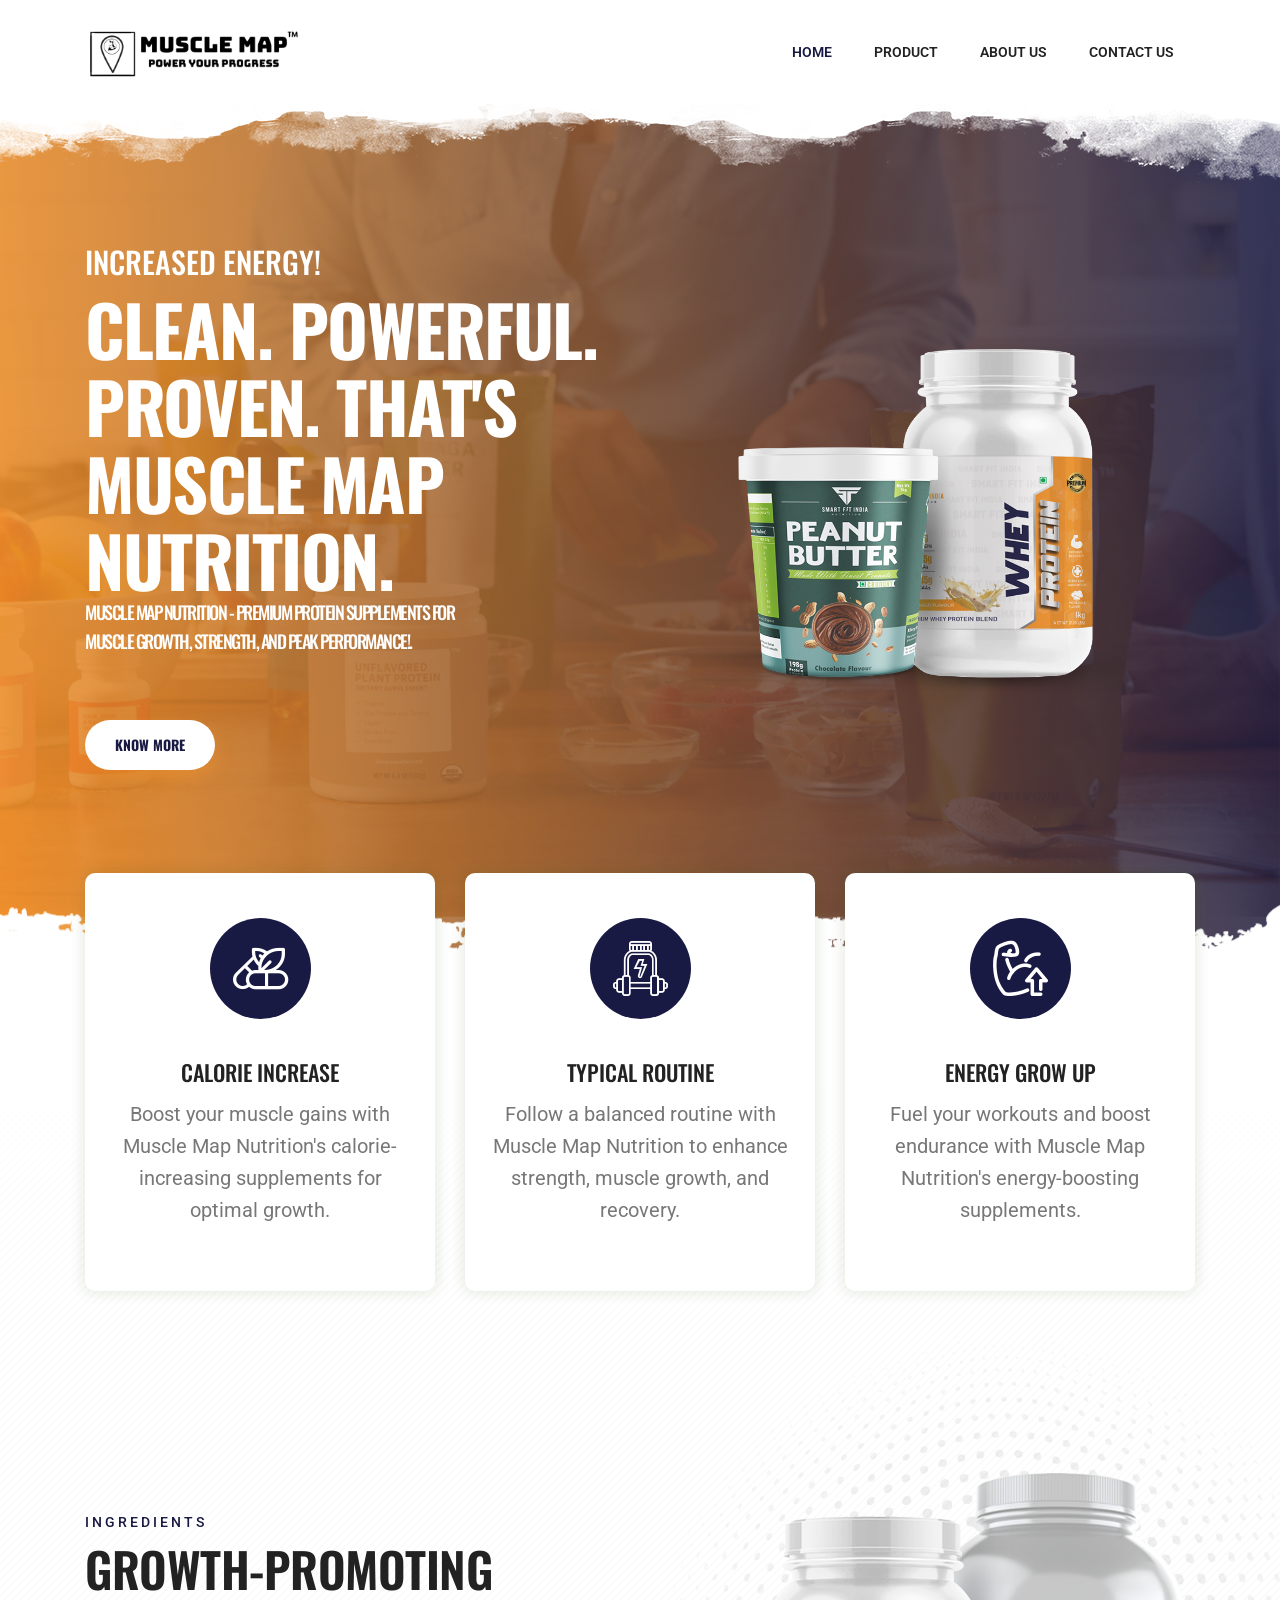
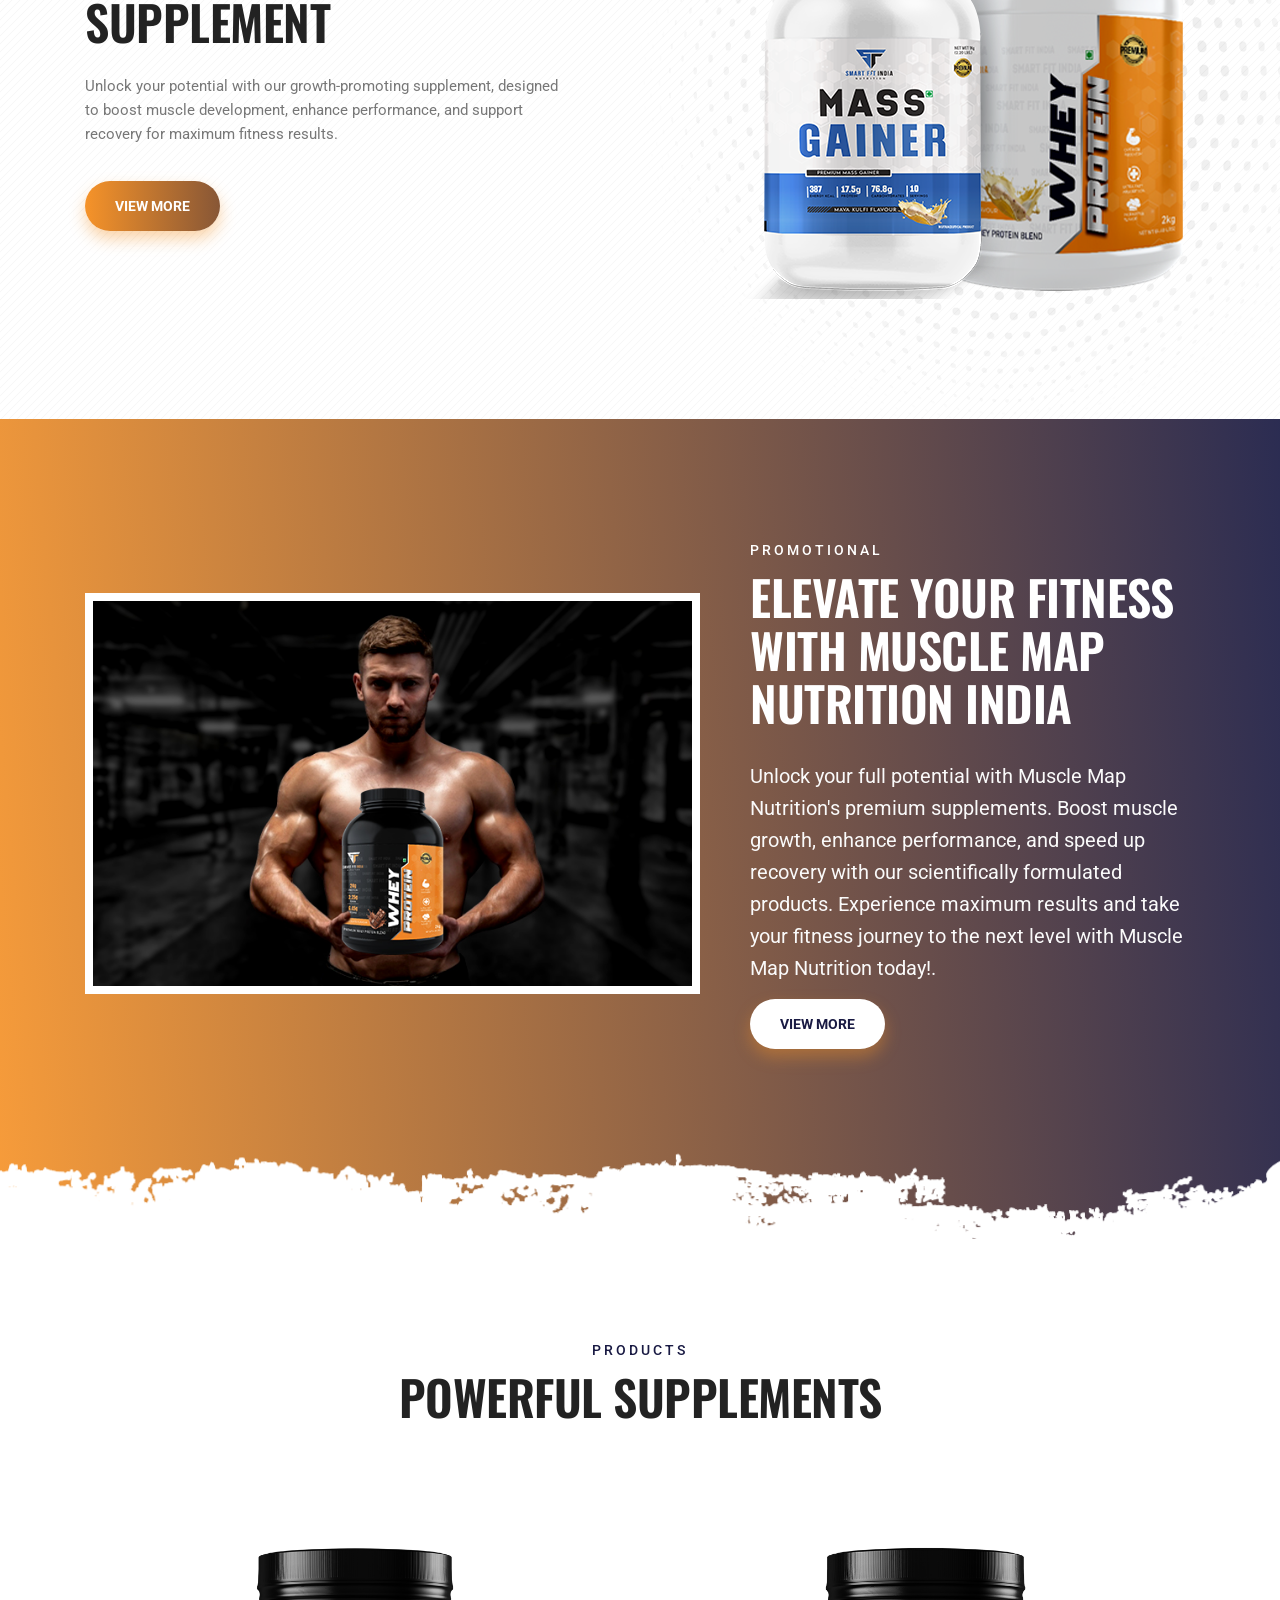
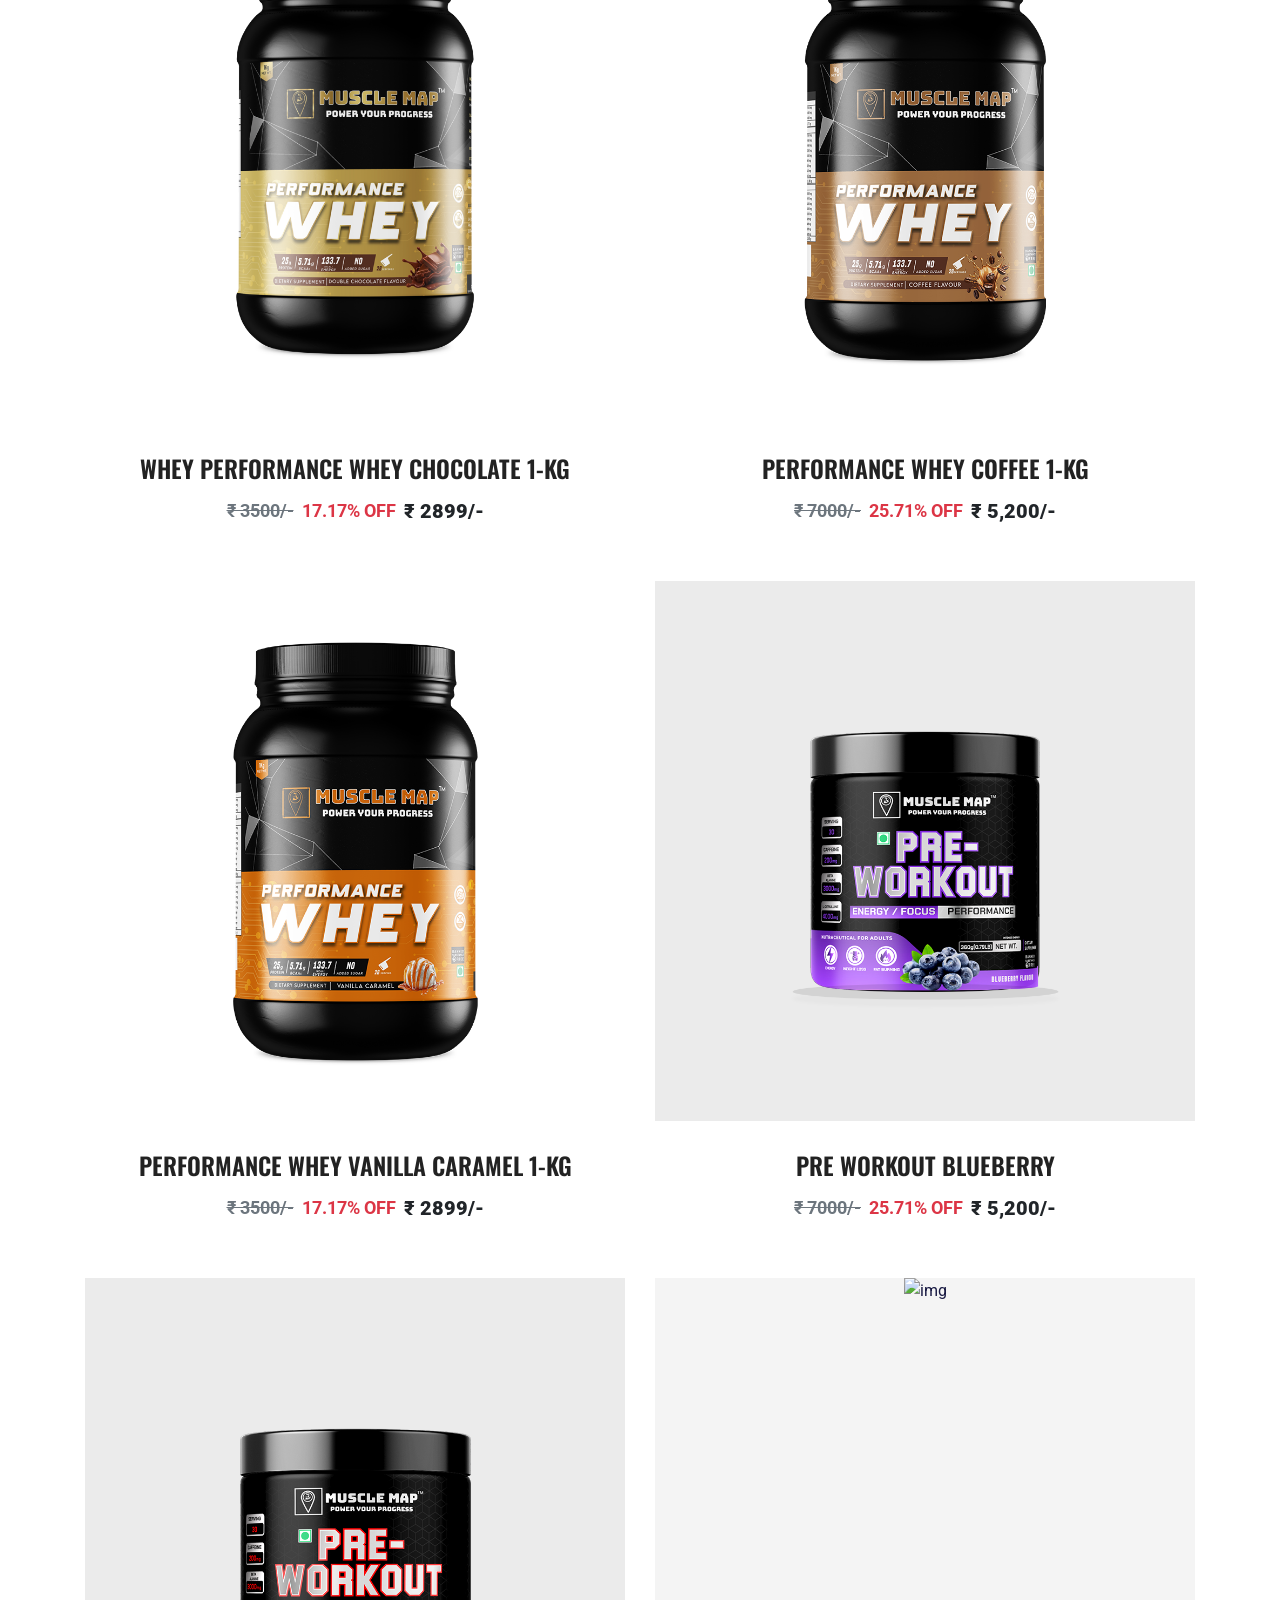
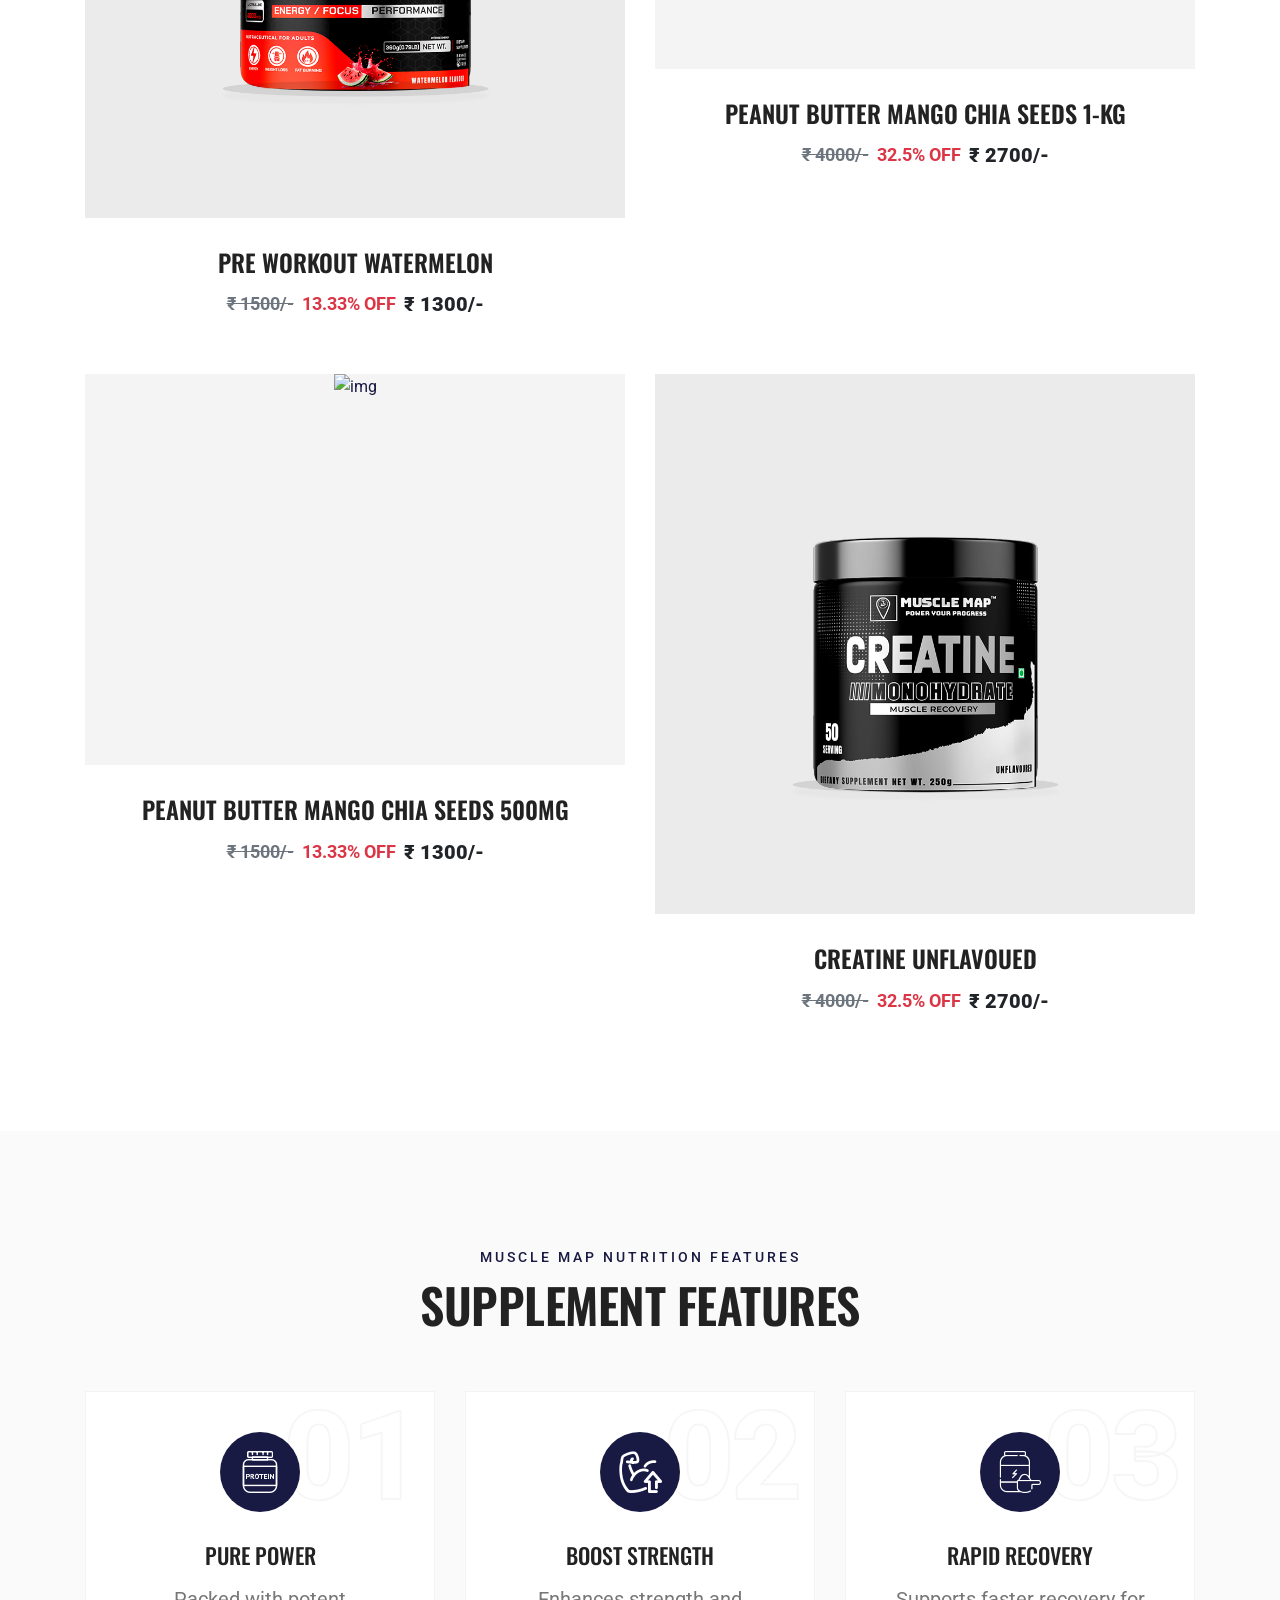
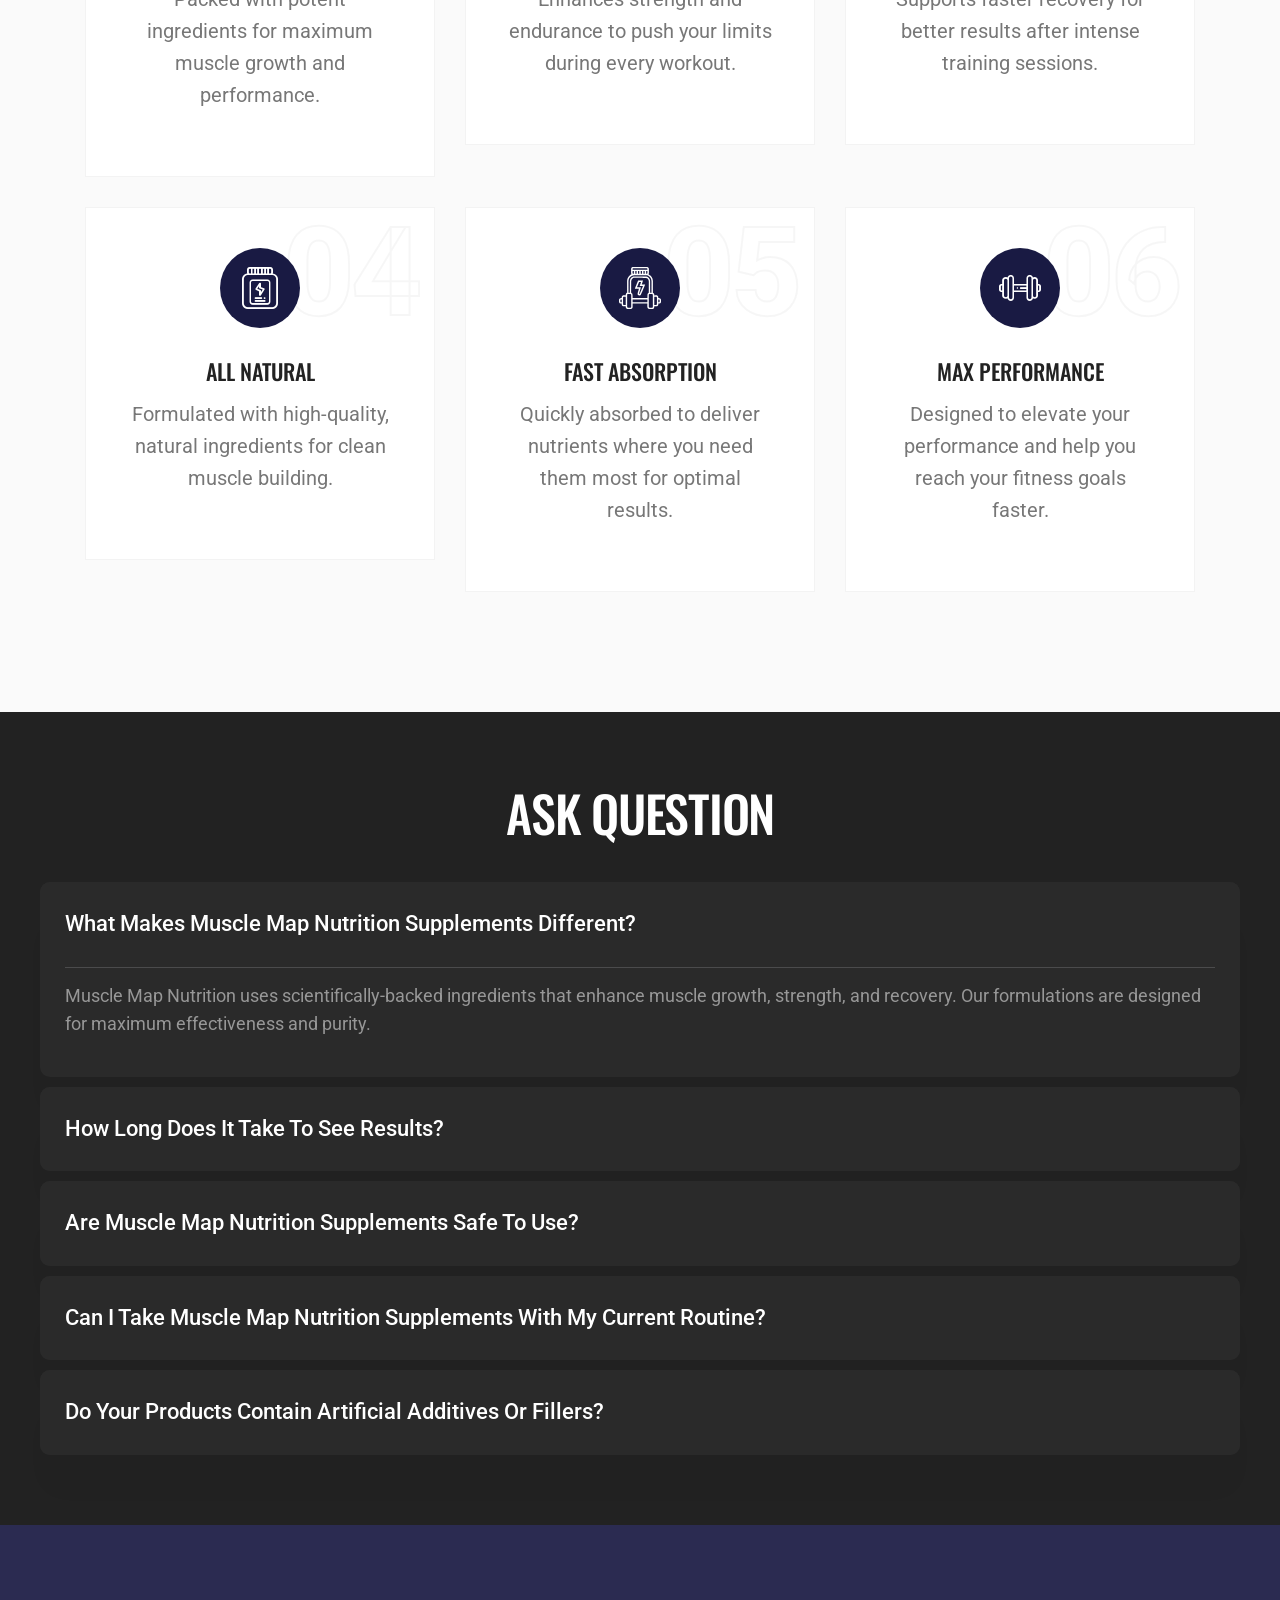
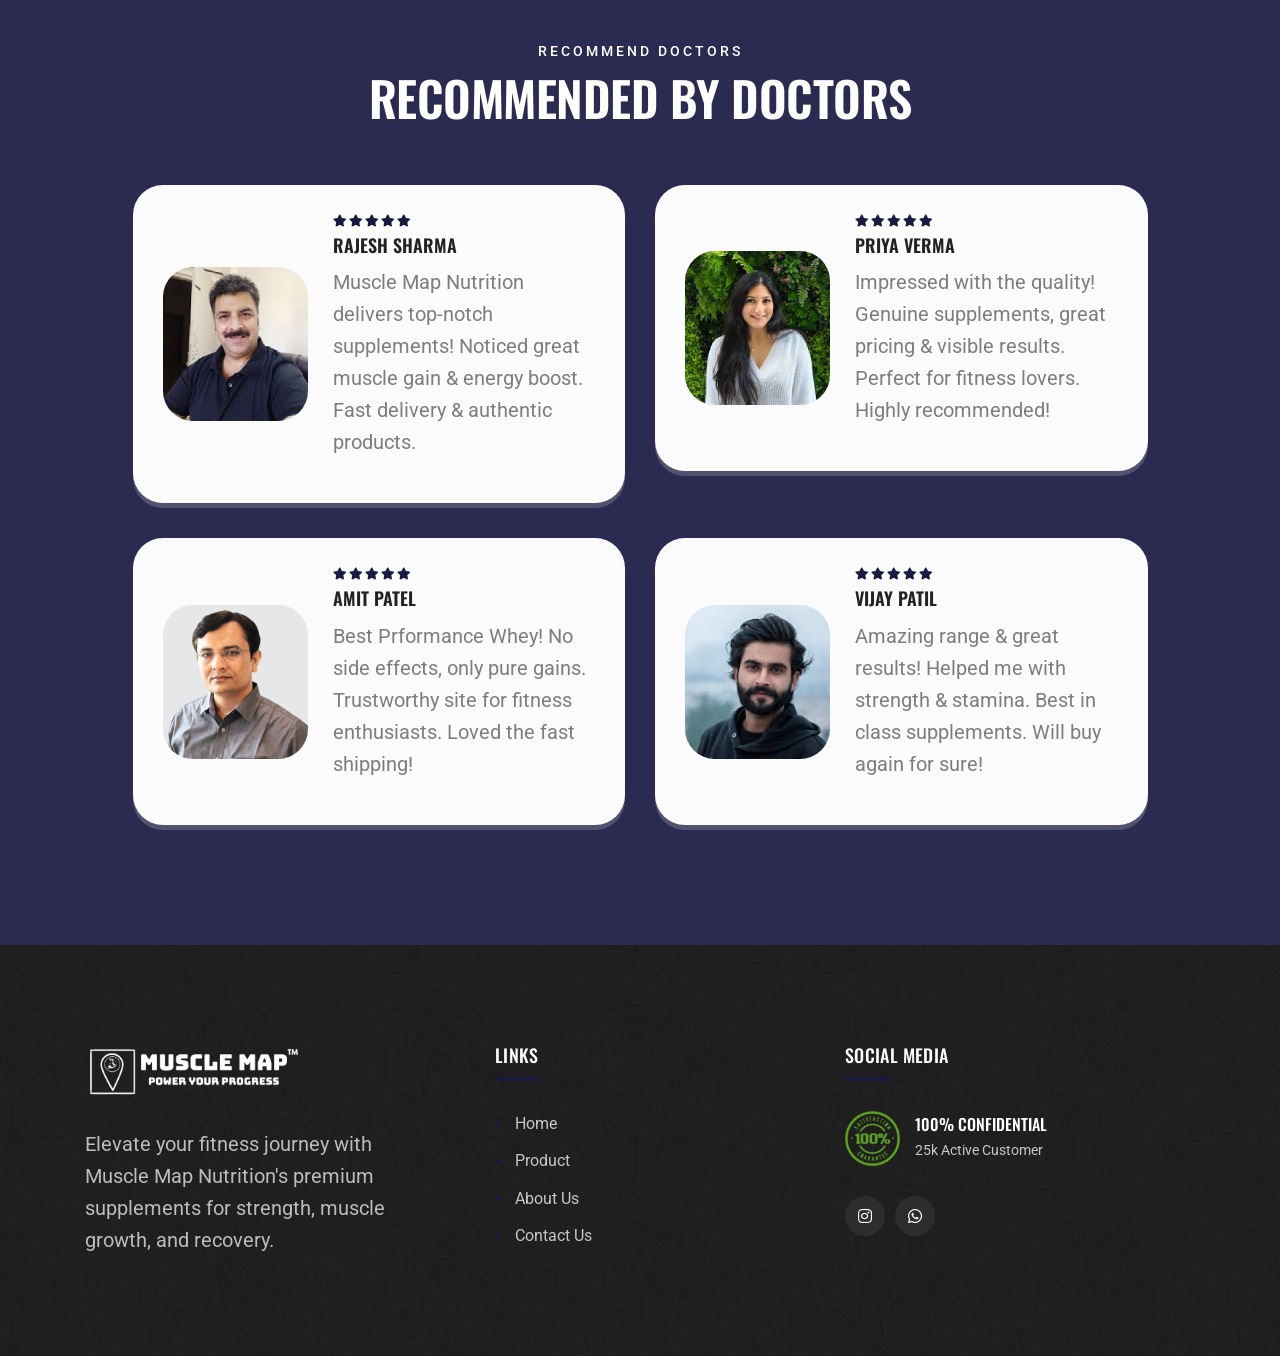
==== commit 1d50ac7f: "bug solve and some design change" ====
--- a/index.html
+++ b/index.html
@@ -308,7 +308,7 @@
                                             <a
                                                 href="performance-whey-chocolate-1kg.html">
                                                 <img
-                                                    src="images/whey-protein-mava-kulfi-1kg/01.jpg"
+                                                    src="images/whey-protein-chocolate-flavour/1.png"
                                                     alt="img"></a>
                                         </div>
                                         <div class="tg-shop-content">
@@ -337,7 +337,7 @@
                                             <a
                                                 href="performance-whey-coffee-1kg.html">
                                                 <img
-                                                    src="images/whey-protein-mava-kulfi-2kg/01.jpg"
+                                                    src="images/whey-protein-coffee-flavour/1.png"
                                                     alt="img"></a>
                                         </div>
                                         <div class="tg-shop-content">
@@ -365,7 +365,7 @@
                                             <a
                                                 href="performance-whey-vanilla-caramel-1kg.html">
                                                 <img
-                                                    src="images/whey-protein-chocolate-1kg/01.jpg"
+                                                    src="images/vanilla-caramel-whey-protein/1.png"
                                                     alt="img"></a>
                                         </div>
                                         <div class="tg-shop-content">
@@ -394,7 +394,7 @@
                                             <a
                                                 href="pre-workout-blueberry.html">
                                                 <img
-                                                    src="images/whey-protein-chocolate-2kg/01.png"
+                                                    src="images/pre-workout-blue-berry/1.png"
                                                     alt="img"></a>
                                         </div>
                                         <div class="tg-shop-content">
@@ -422,7 +422,7 @@
                                             <a
                                                 href="pre-workout-watermelon.html">
                                                 <img
-                                                    src="images/mass-gainer-chocolate-1kg/01.jpg"
+                                                    src="images/pre-workout-watermelon/1.png"
                                                     alt="img"></a>
                                         </div>
                                         <div class="tg-shop-content">
@@ -511,7 +511,7 @@
                                             <a
                                                 href="creatine-unflavoued.html">
                                                 <img
-                                                    src="images/mass-gainer-mava-kulfi-3kg/01.jpg"
+                                                    src="images/creatine/1.png"
                                                     alt="img"></a>
                                         </div>
                                         <div class="tg-shop-content">
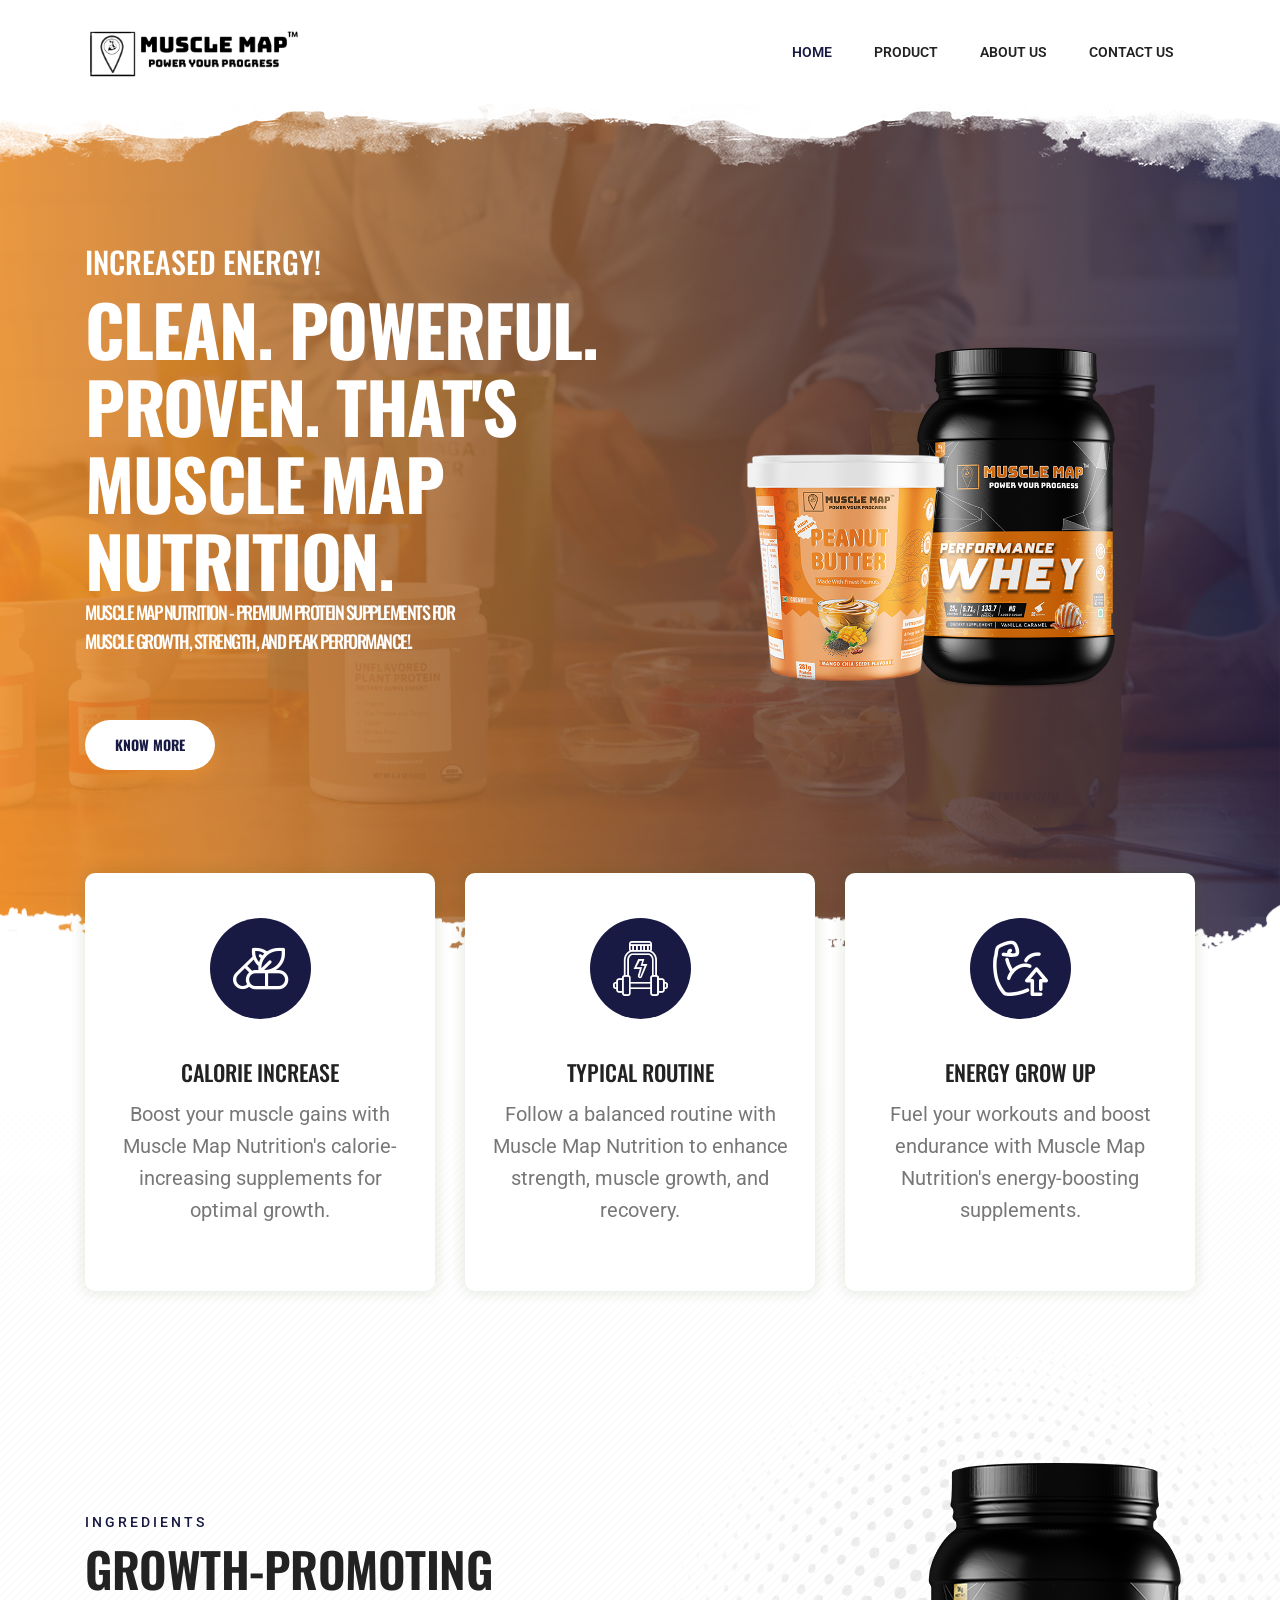
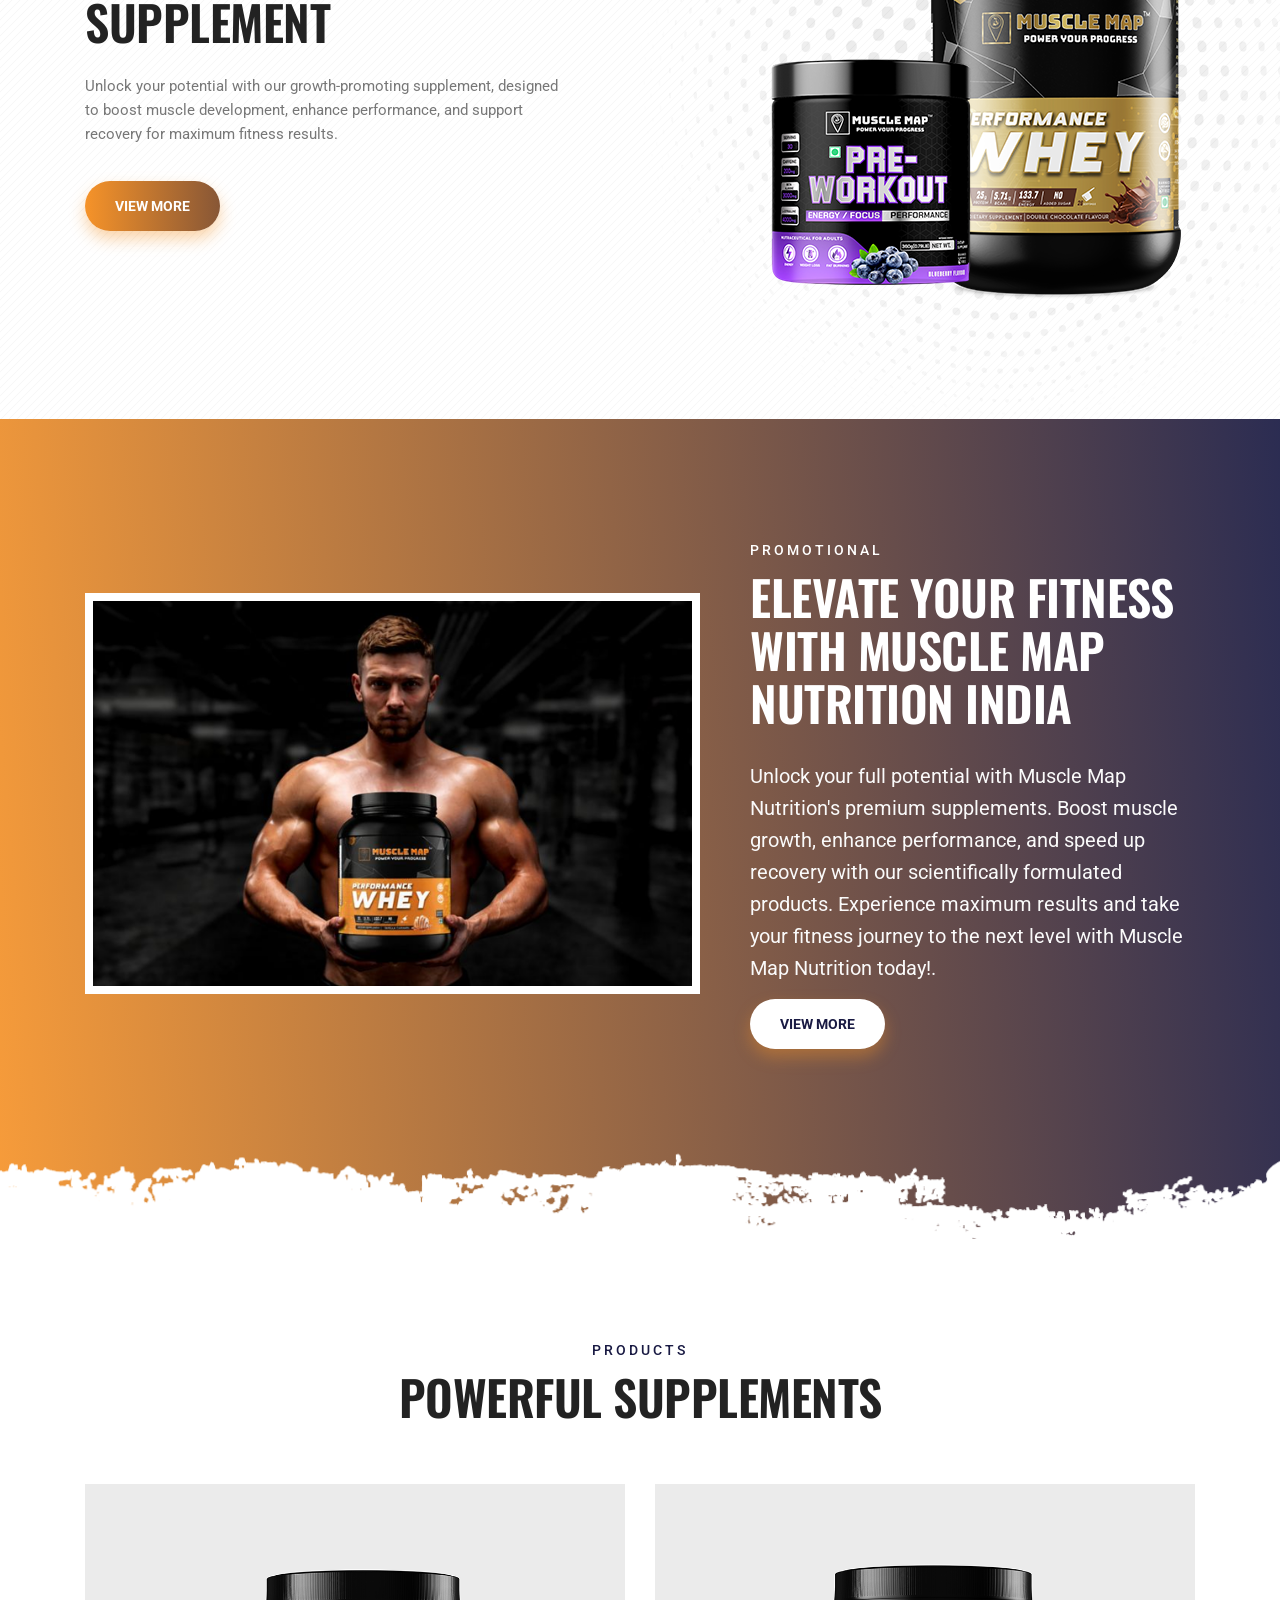
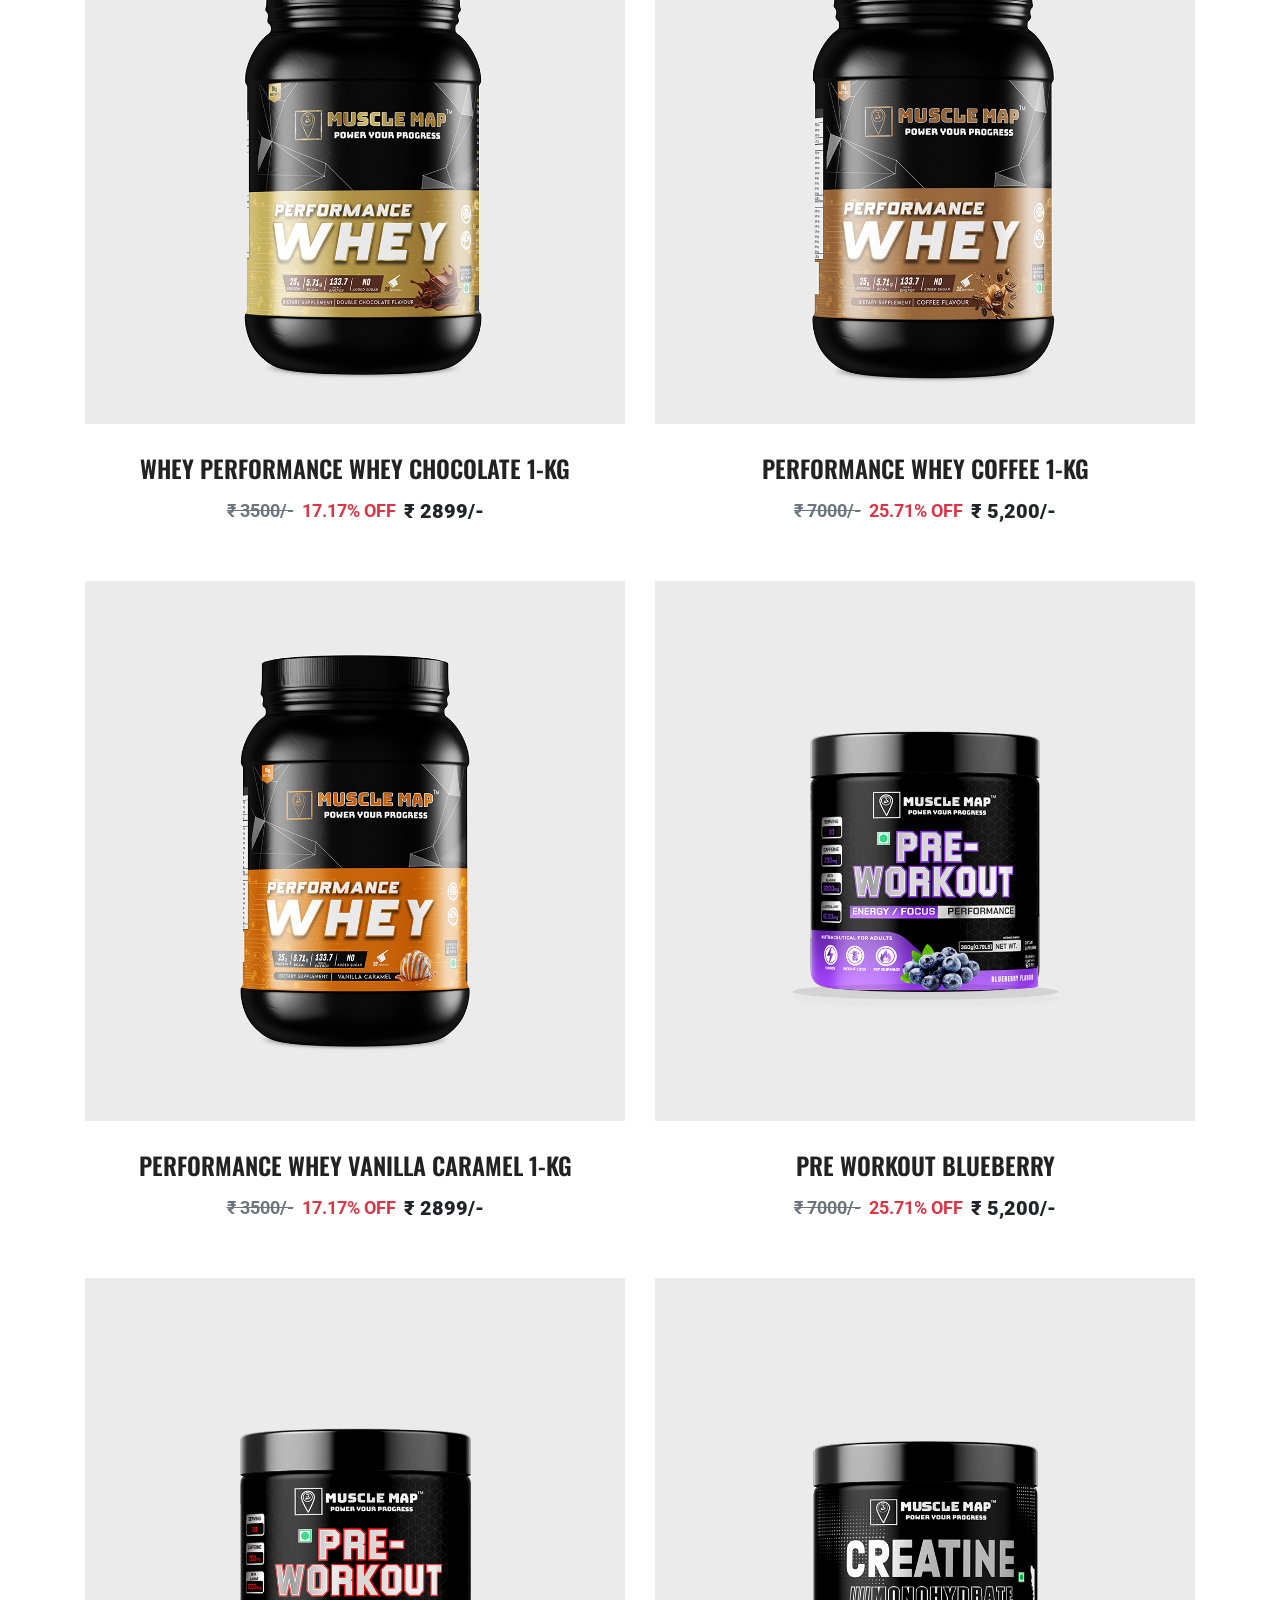
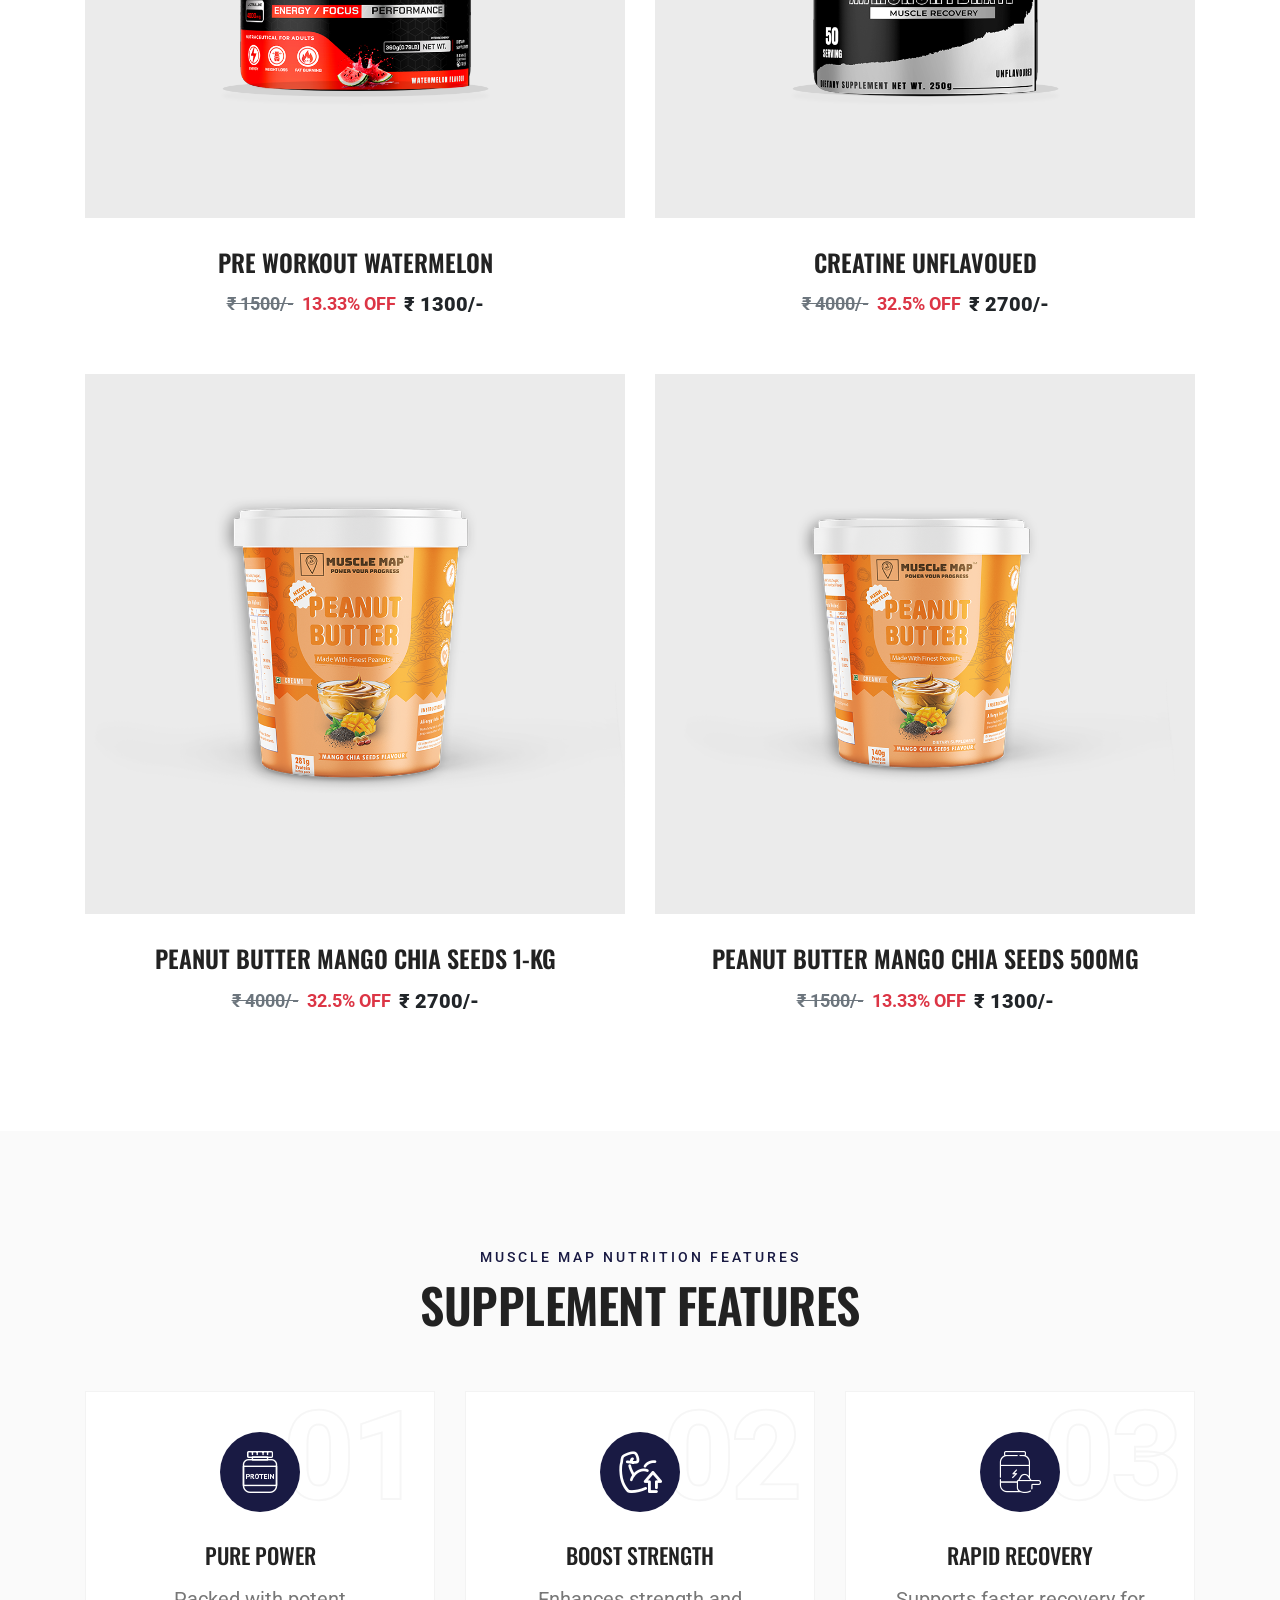
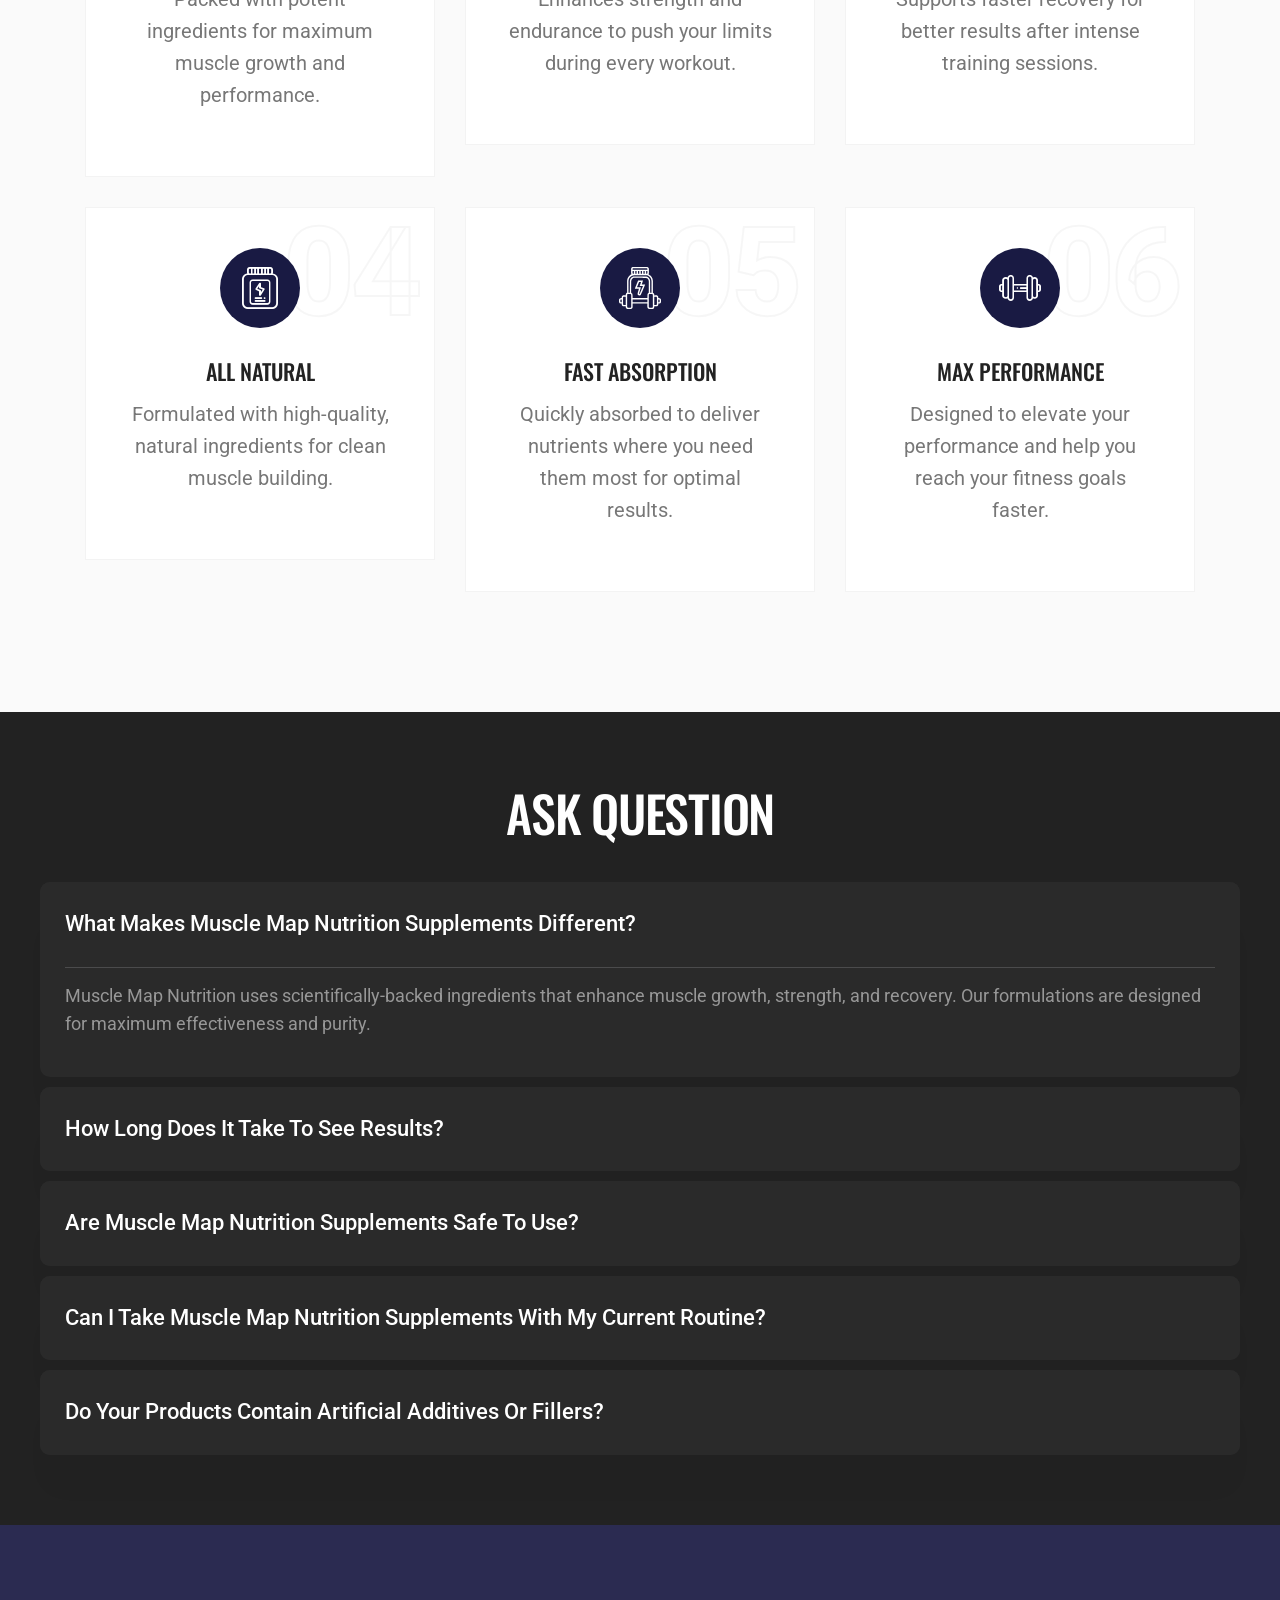
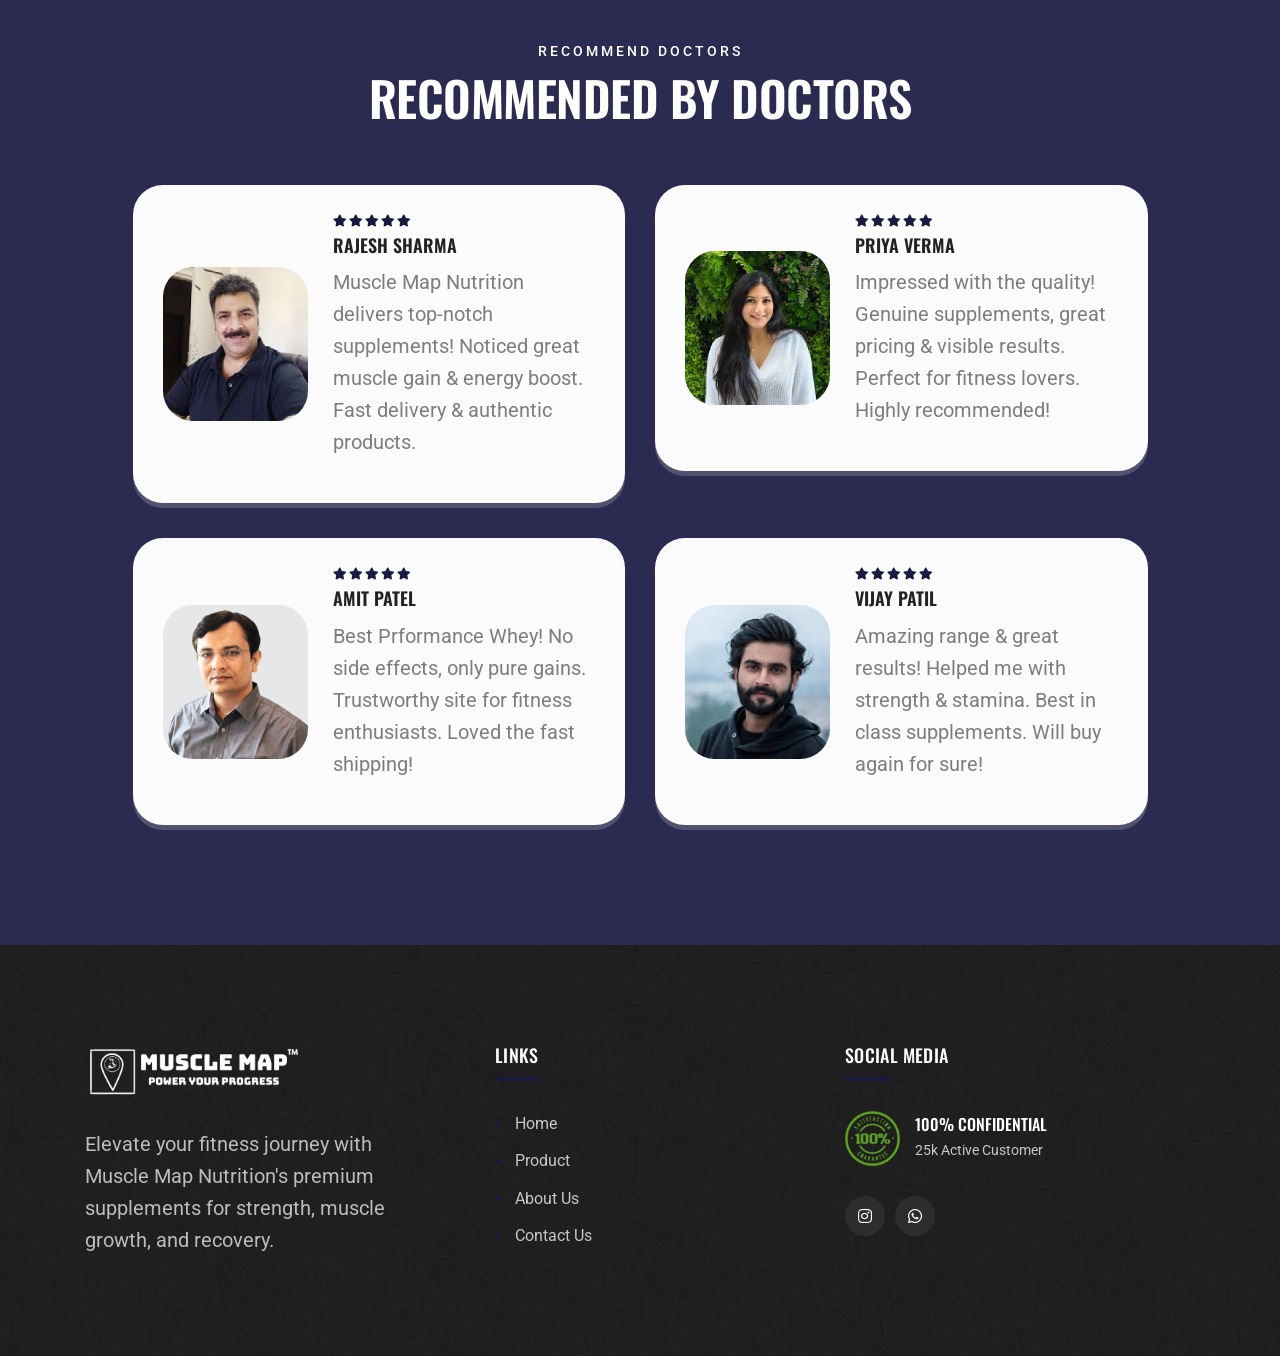
==== commit 2bc5ee6a: "Update product pages with new social media links, WhatsApp contact numbers, and nutritional informat" ====
--- a/index.html
+++ b/index.html
@@ -95,10 +95,10 @@
                 <div class="social-links">
                     <ul class="clearfix">
                         <li><a
-                                href="https://www.instagram.com/smart_fit_india_nutrition/"><i
+                                href="https://www.instagram.com/musclemapnutrition"><i
                                     class="fab fa-instagram"></i></a></li>
                         <li><a
-                                href="https://api.whatsapp.com/send?phone=+919306008026&text=Hello, I want to know more about your service."><i
+                                href="https://api.whatsapp.com/send?phone=+917019152942&text=Hello, I want to know more about your service."><i
                                     class="fab fa-whatsapp"></i></a></li>
                     </ul>
                 </div>
@@ -444,6 +444,35 @@
                                     </div>
                                 </div>
 
+                                <!-- creatine-unflavoued -->
+                                <div class="col-lg-6 col-md-6">
+                                    <div class="tg-shop-item text-center">
+                                        <div class="tg-shop-thumb">
+                                            <a
+                                                href="creatine-unflavoued.html">
+                                                <img
+                                                    src="images/creatine/1.png"
+                                                    alt="img"></a>
+                                        </div>
+                                        <div class="tg-shop-content">
+                                            <h4 class="title"><a
+                                                    href="creatine-unflavoued.html">Creatine
+                                                    Unflavoued</a>
+                                            </h4>
+                                            <div
+                                                class="tg-shop-price inner-shop-details-price d-flex justify-content-center align-items-center gap-2">
+                                                <span class="text-muted"
+                                                    style="text-decoration: line-through;">₹
+                                                    4000/-</span>
+                                                <span class="text-danger">32.5%
+                                                    OFF</span>
+                                                <b class="fs-5 text-dark">₹
+                                                    2700/-</b>
+                                            </div>
+                                        </div>
+                                    </div>
+                                </div>
+
                                 <!-- peanut-butter-mango-chia-seeds-1kg -->
                                 <div class="col-lg-6 col-md-6">
                                     <div class="tg-shop-item text-center">
@@ -451,7 +480,7 @@
                                             <a
                                                 href="peanut-butter-mango-chia-seeds-1kg.html">
                                                 <img
-                                                    src="images/mass-gainer-chocolate-3kg/01.jpg"
+                                                    src="images/peanut-butter/1kg/1.png"
                                                     alt="img"></a>
                                         </div>
                                         <div class="tg-shop-content">
@@ -481,7 +510,7 @@
                                             <a
                                                 href="peanut-butter-mango-chia-seeds-500gm.html">
                                                 <img
-                                                    src="images/mass-gainer-mava-kulfi-1kg/01.jpg"
+                                                    src="images/peanut-butter/500g/1.png"
                                                     alt="img"></a>
                                         </div>
                                         <div class="tg-shop-content">
@@ -499,35 +528,6 @@
                                                     OFF</span>
                                                 <b class="fs-5 text-dark">₹
                                                     1300/-</b>
-                                            </div>
-                                        </div>
-                                    </div>
-                                </div>
-
-                                <!-- creatine-unflavoued -->
-                                <div class="col-lg-6 col-md-6">
-                                    <div class="tg-shop-item text-center">
-                                        <div class="tg-shop-thumb">
-                                            <a
-                                                href="creatine-unflavoued.html">
-                                                <img
-                                                    src="images/creatine/1.png"
-                                                    alt="img"></a>
-                                        </div>
-                                        <div class="tg-shop-content">
-                                            <h4 class="title"><a
-                                                    href="creatine-unflavoued.html">Creatine
-                                                    Unflavoued</a>
-                                            </h4>
-                                            <div
-                                                class="tg-shop-price inner-shop-details-price d-flex justify-content-center align-items-center gap-2">
-                                                <span class="text-muted"
-                                                    style="text-decoration: line-through;">₹
-                                                    4000/-</span>
-                                                <span class="text-danger">32.5%
-                                                    OFF</span>
-                                                <b class="fs-5 text-dark">₹
-                                                    2700/-</b>
                                             </div>
                                         </div>
                                     </div>
@@ -979,10 +979,10 @@
                                     </div>
                                     <div class="footer-social">
                                         <a
-                                            href="https://www.instagram.com/smart_fit_india_nutrition/"><i
+                                            href="https://www.instagram.com/musclemapnutrition"><i
                                                 class="fab fa-instagram"></i></a>
                                         <a
-                                            href="https://api.whatsapp.com/send?phone=+919306008026&text=Hello, I want to know more about your service."><i
+                                            href="https://api.whatsapp.com/send?phone=+917019152942&text=Hello, I want to know more about your service."><i
                                                 class="fab fa-whatsapp"></i></a>
                                     </div>
                                 </div>
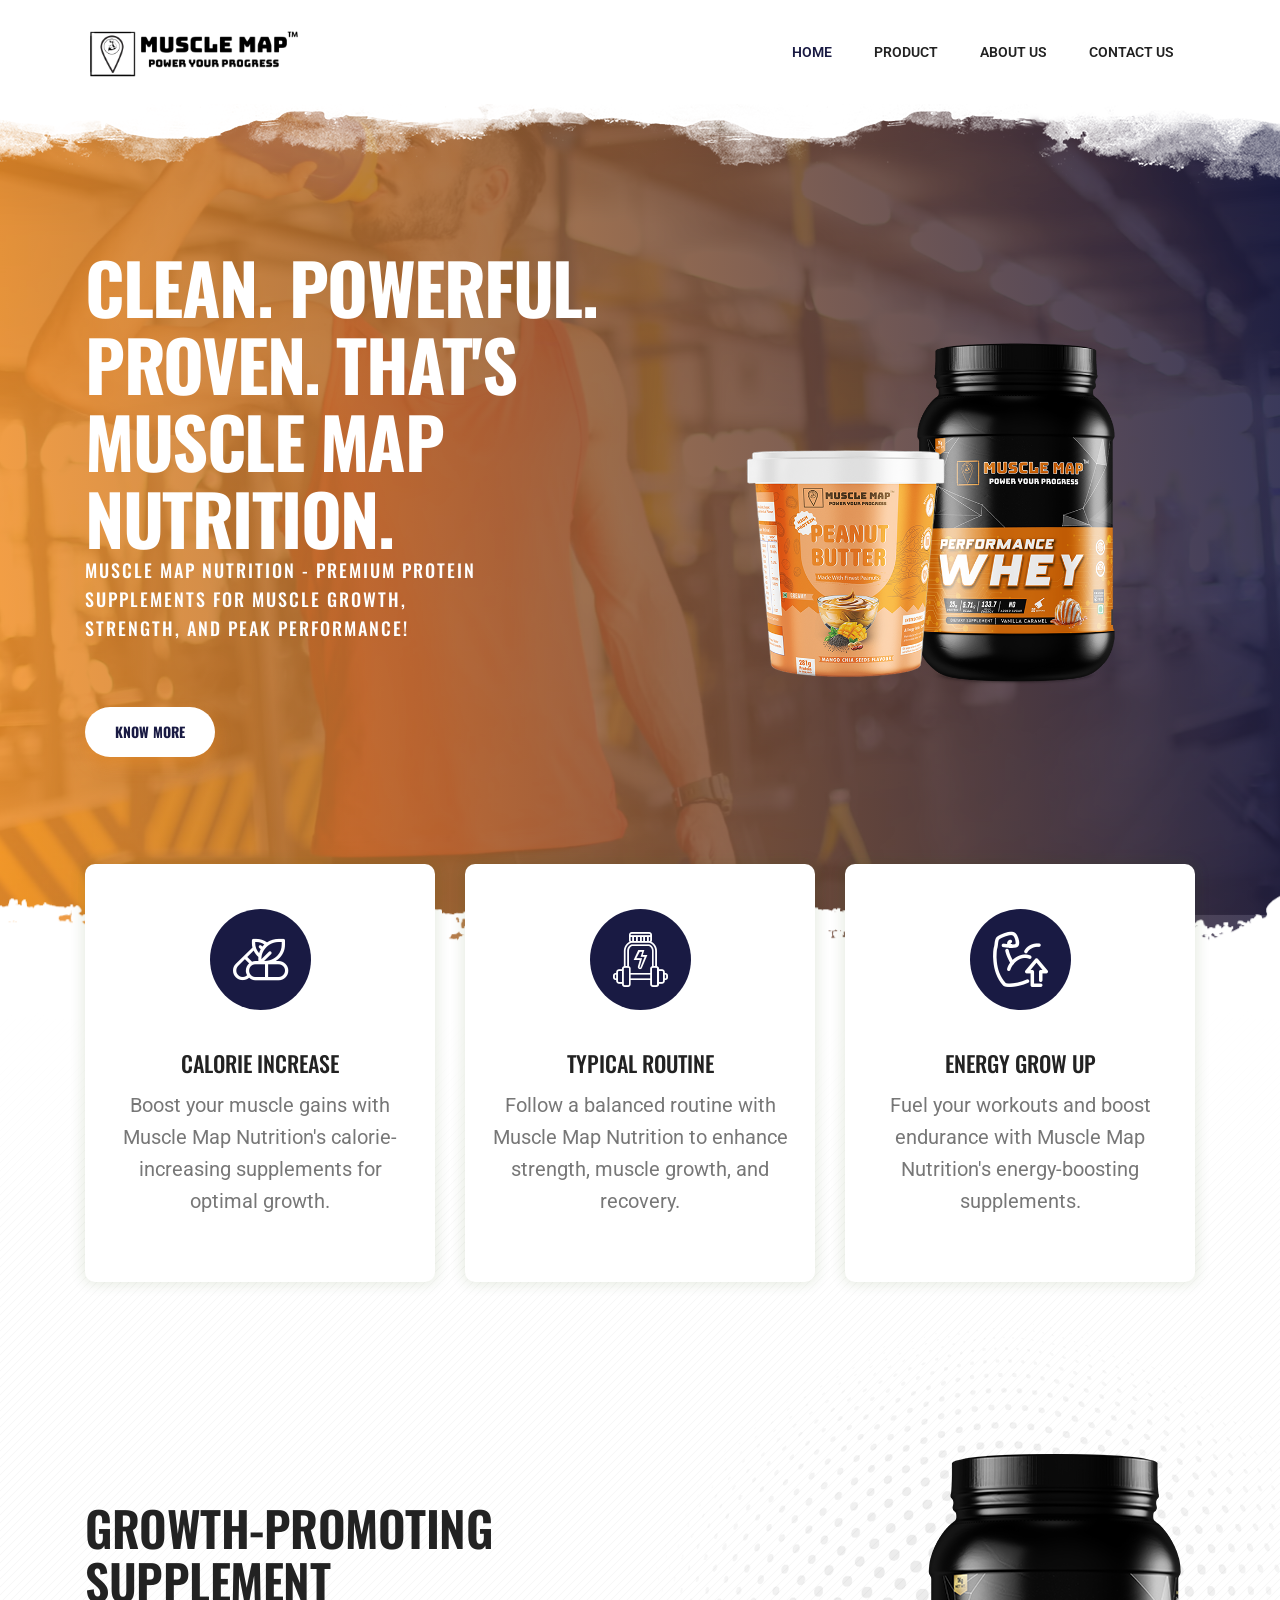
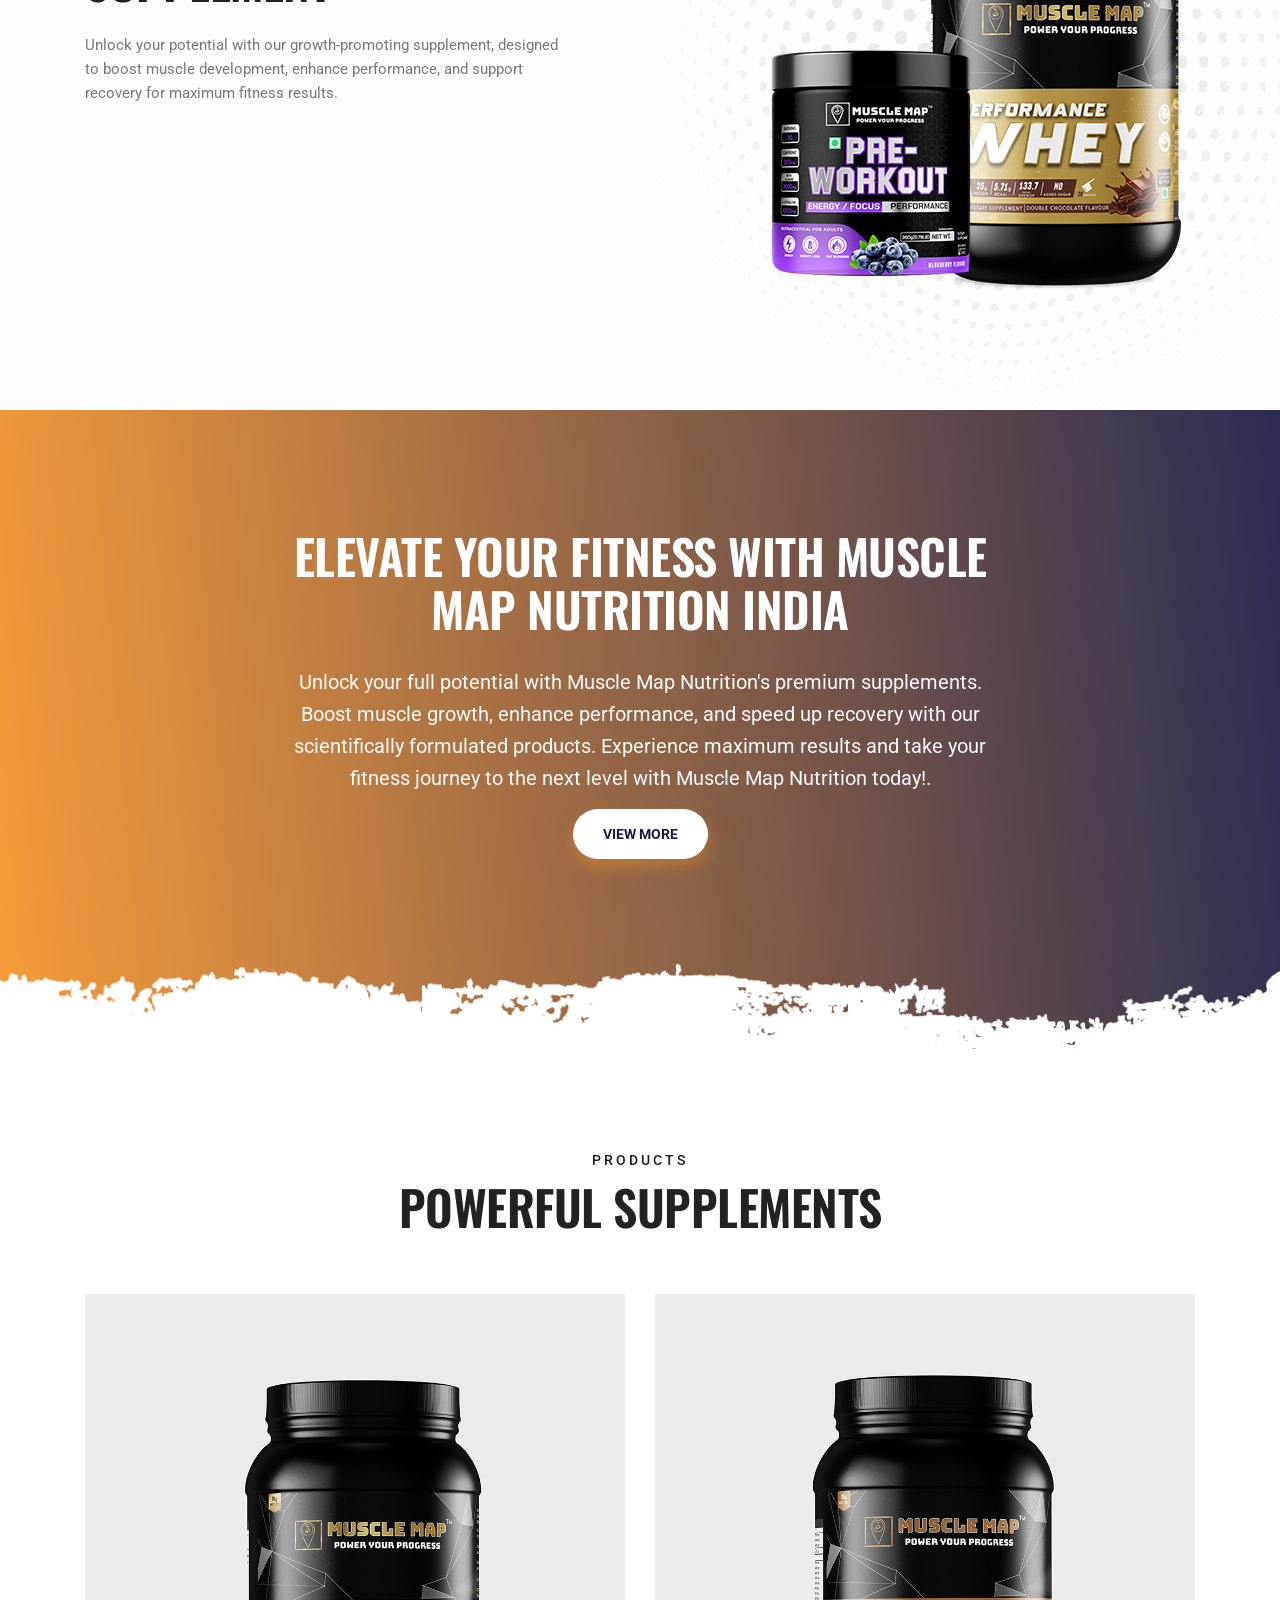
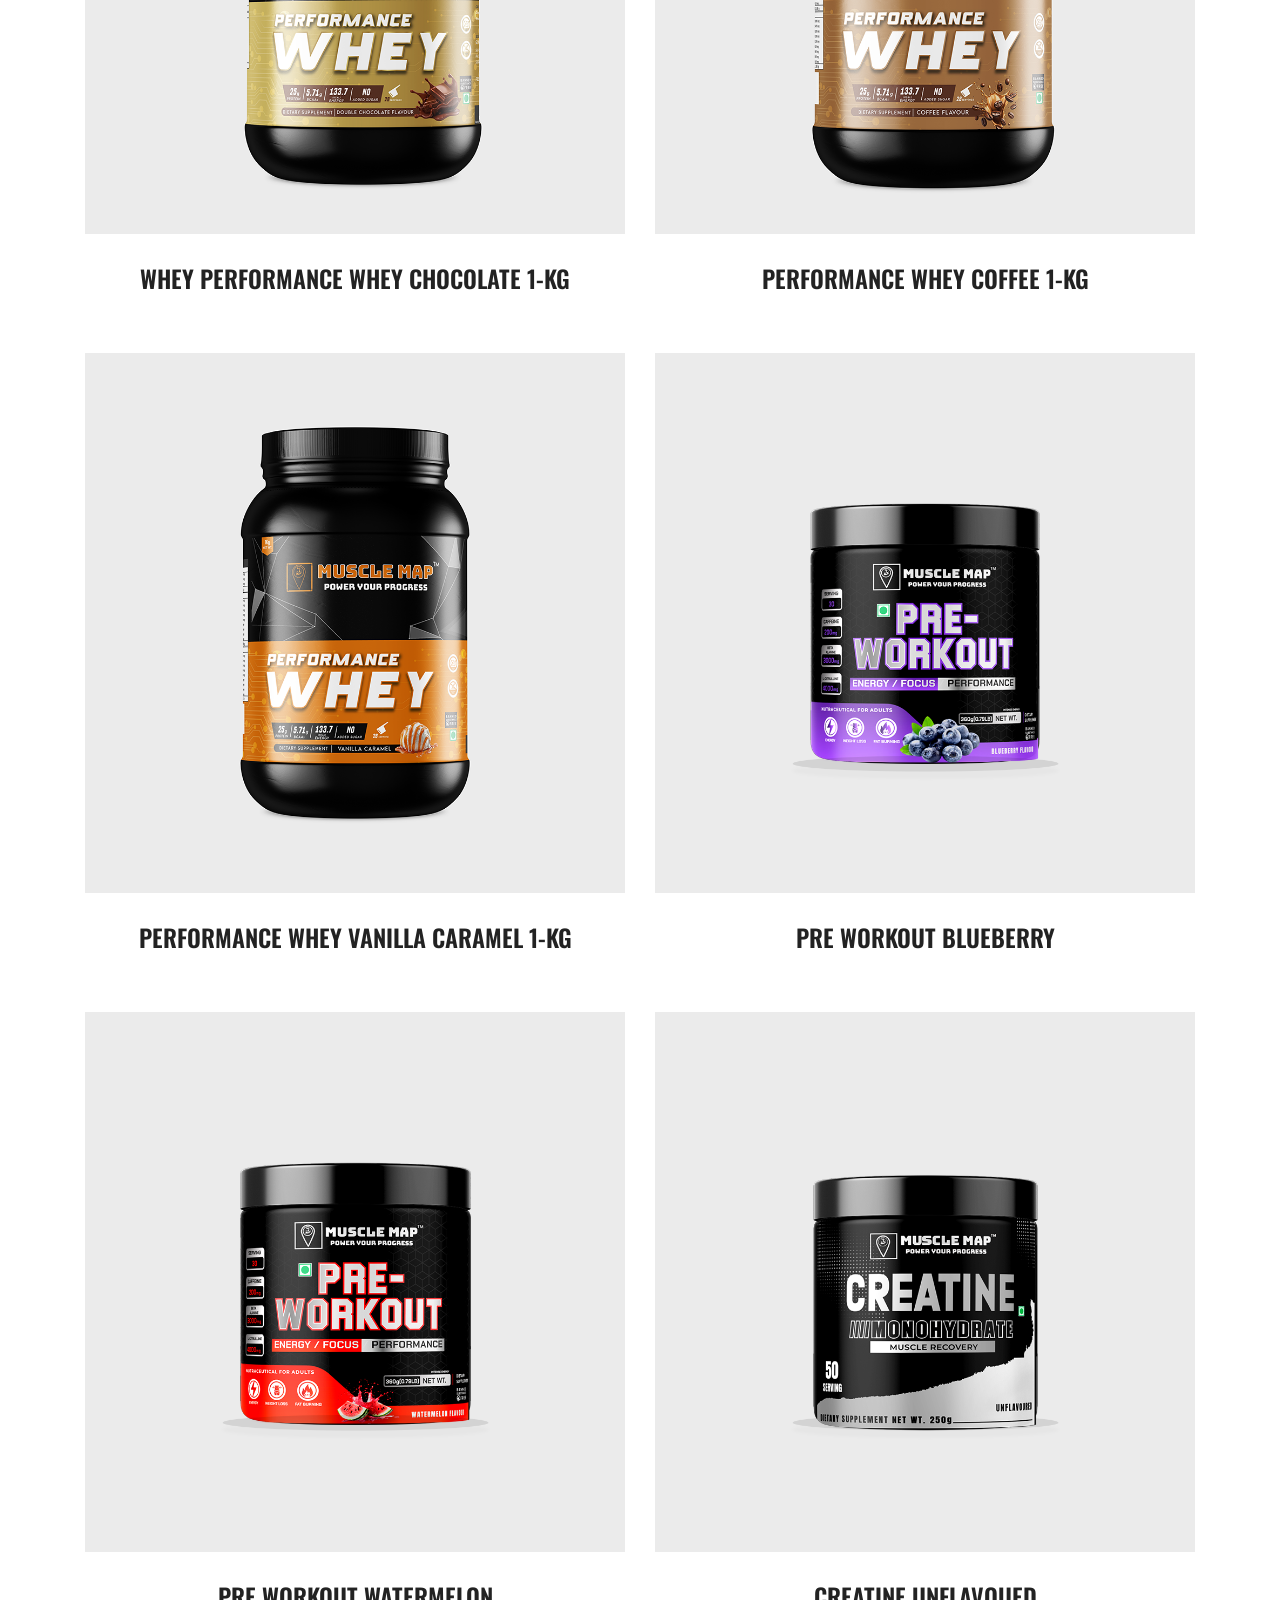
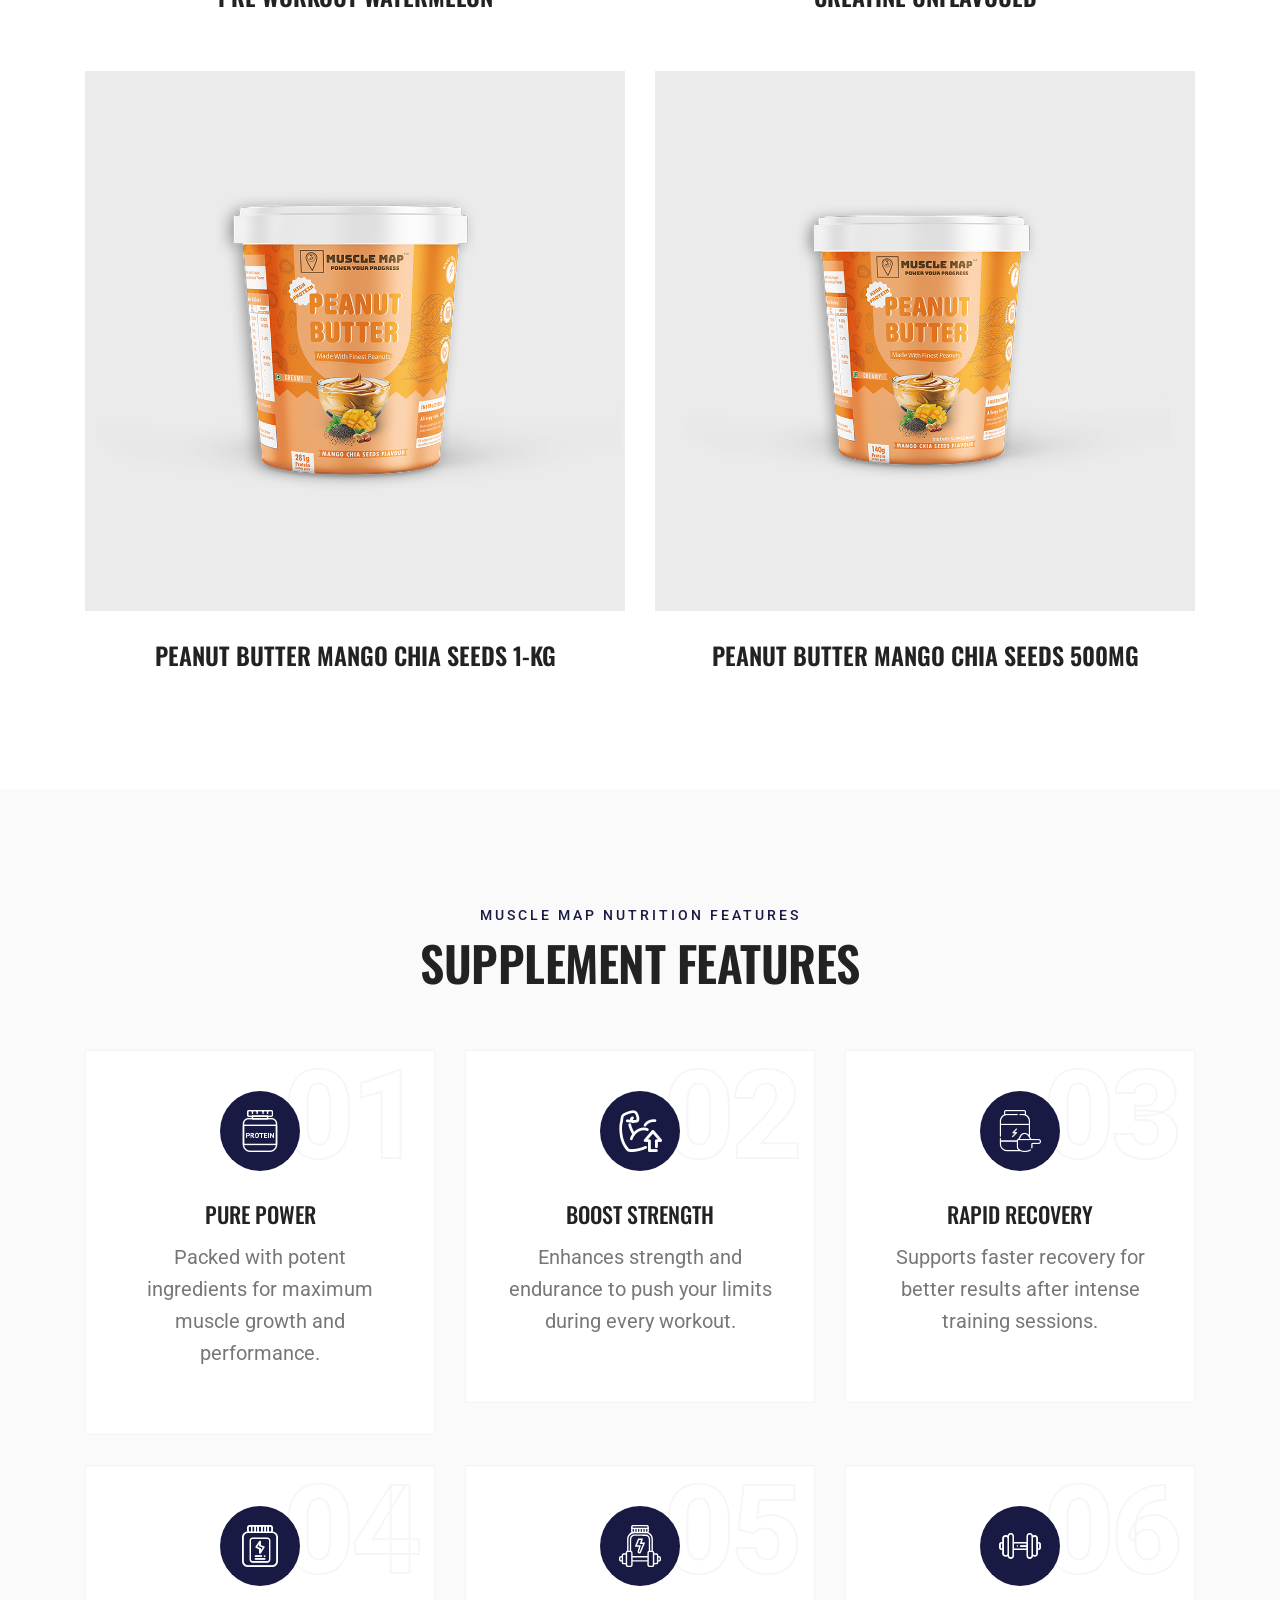
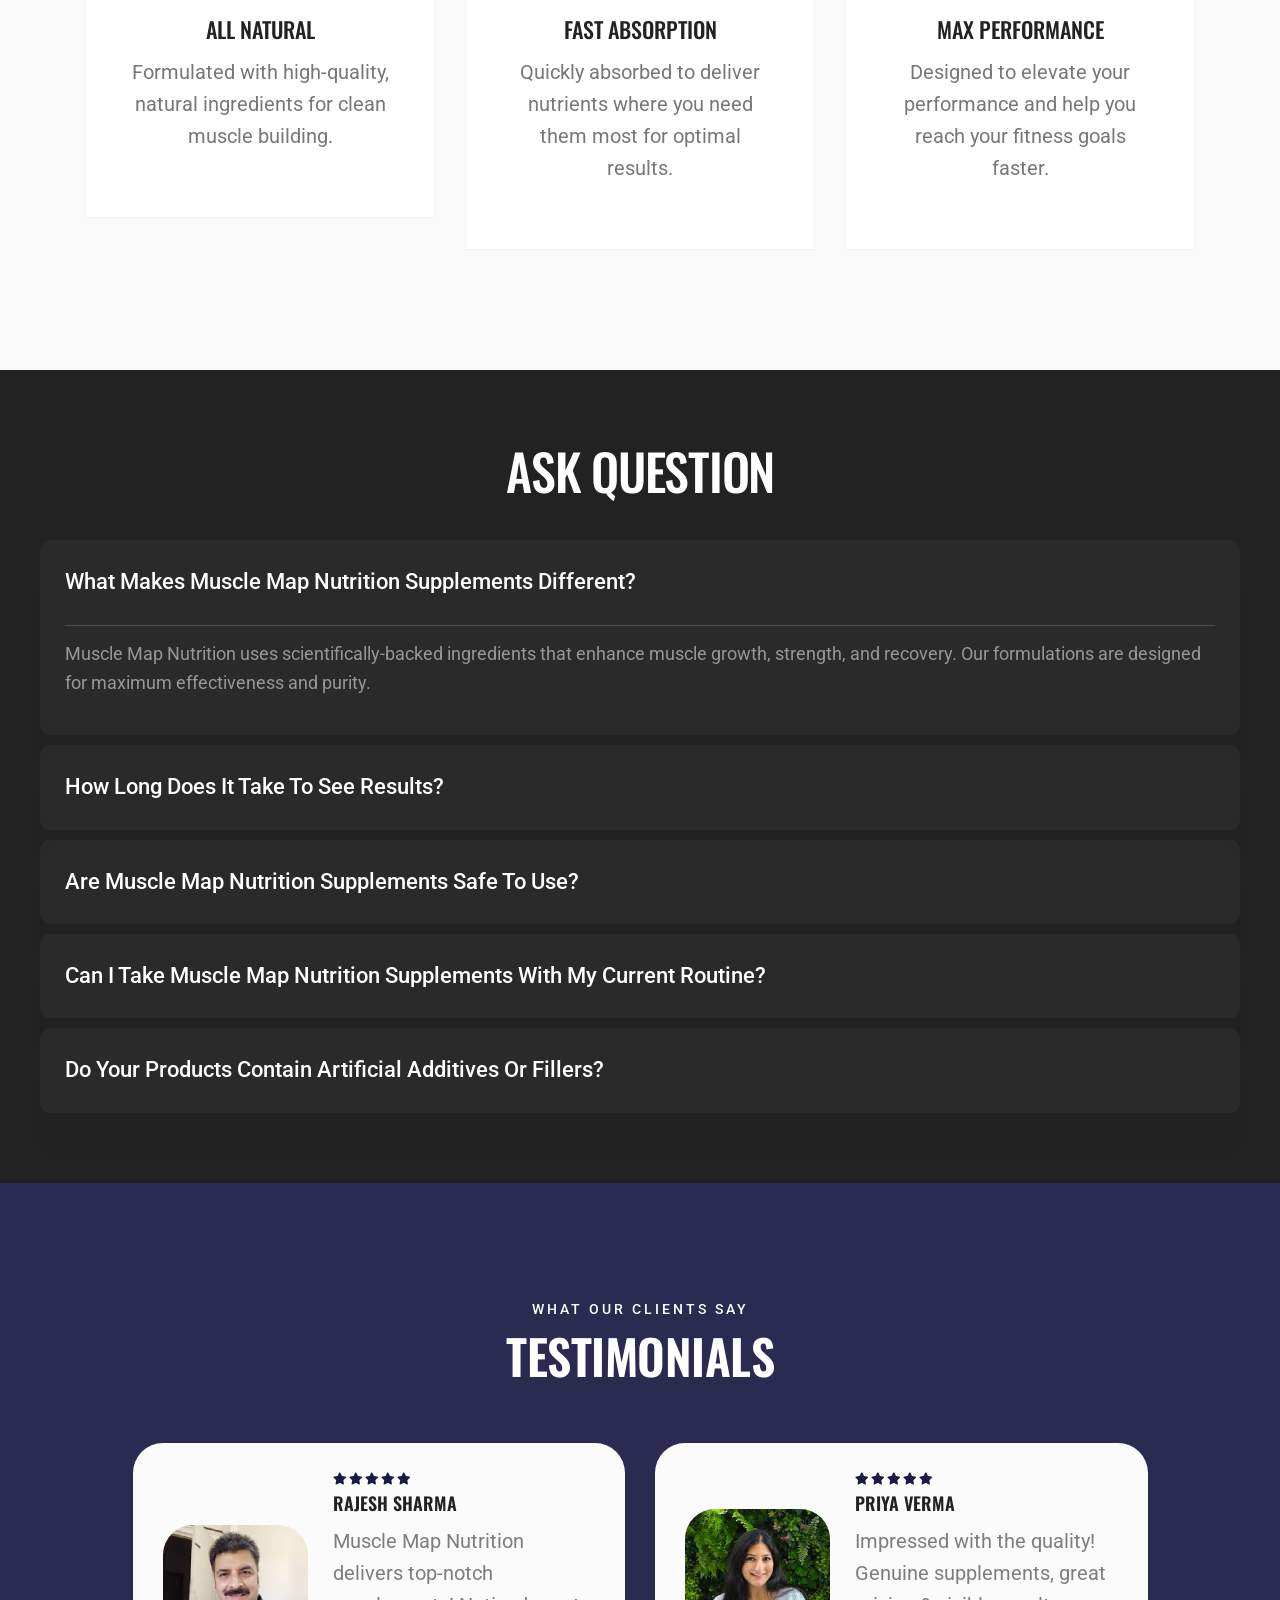
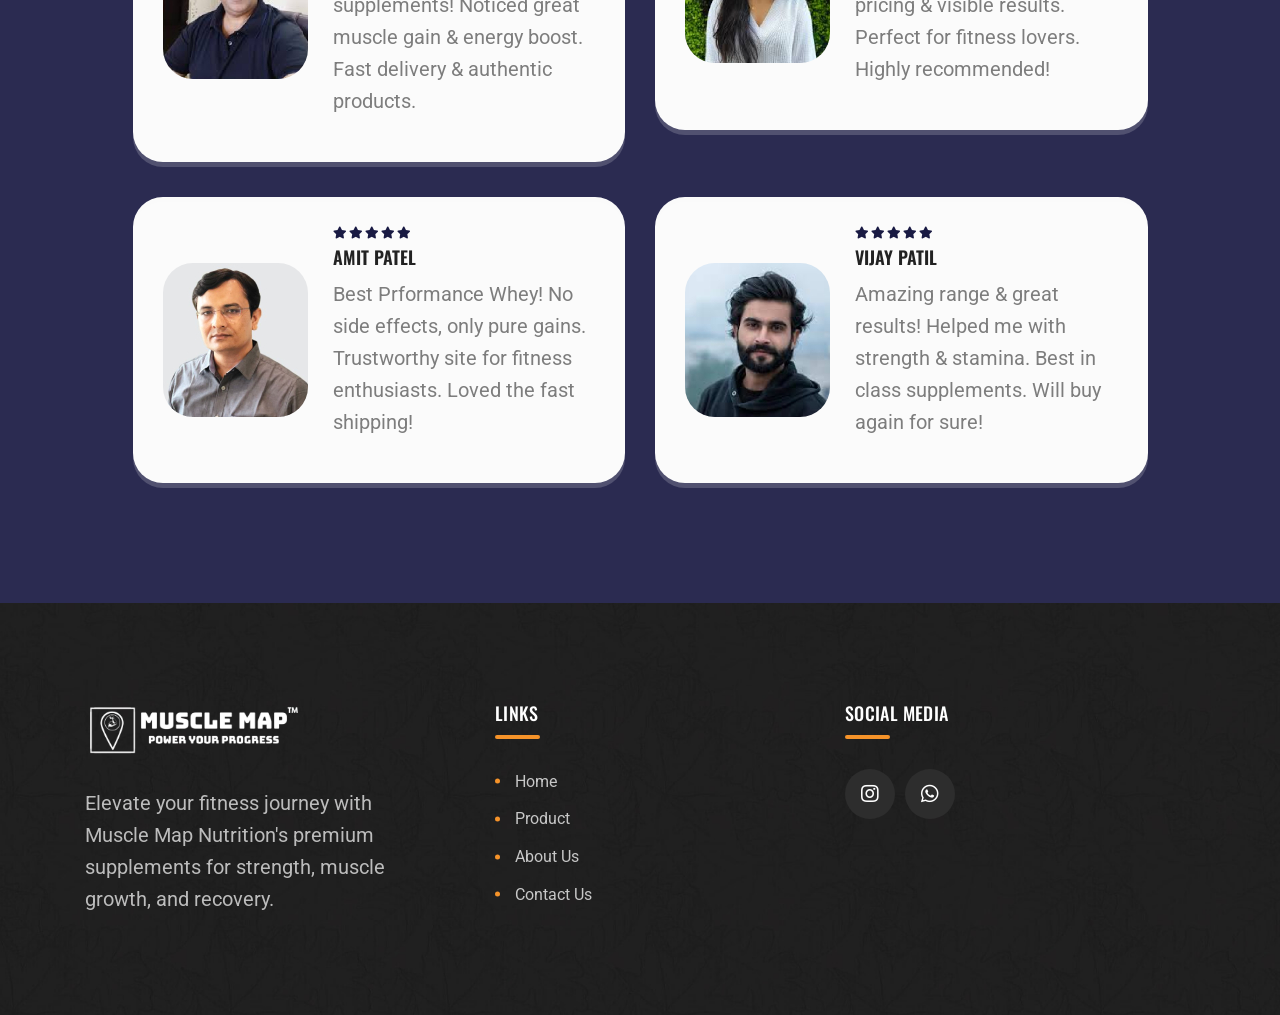
==== commit 42bc6472: "bug fix" ====
--- a/index.html
+++ b/index.html
@@ -118,8 +118,8 @@
                         </div>
                         <div class="col-xl-6 col-lg-6 col-md-10">
                             <div class="tg-banner-content">
-                                <h4 class="sub-title wow fadeInUp"
-                                    data-wow-delay=".2s">Increased Energy!</h4>
+                                <!-- <h4 class="sub-title wow fadeInUp"
+                                    data-wow-delay=".2s">Increased Energy!</h4> -->
                                 <h2 class="title wow fadeInUp"
                                     data-wow-delay=".4s">Clean. Powerful.
                                     Proven. That's Muscle Map Nutrition.
@@ -128,10 +128,10 @@
                                         Nutrition -
                                         Premium protein supplements
                                         for muscle growth, strength, and peak
-                                        performance!.</p>
+                                        performance!</p>
                                     <div class="tg-banner-btn wow fadeInUp"
                                         data-wow-delay=".8s">
-                                        <a href="#supplement"
+                                        <a href="about-us.html"
                                             class="tg-btn">Know More</a>
                                     </div>
                                 </div>
@@ -225,8 +225,8 @@
                                         class="tg-supplement-content mt-60 wow fadeInLeft"
                                         data-wow-delay=".2s">
                                         <div class="tg-section-title mb-25">
-                                            <span
-                                                class="sub-title">ingredients</span>
+                                            <!-- <span
+                                                class="sub-title">ingredients</span> -->
                                             <h2
                                                 class="title">Growth-promoting<br>
                                                 supplement</h2>
@@ -238,9 +238,9 @@
                                             and support recovery for maximum
                                             fitness results.
                                         </p>
-                                        <a href="about-us.html"
+                                        <!-- <a href="about-us.html"
                                             class="tg-btn view-btn">VIEW
-                                            more</a>
+                                            more</a> -->
                                     </div>
                                 </div>
                             </div>
@@ -252,18 +252,18 @@
                     <div class="container">
                         <div
                             class="row align-items-center justify-content-center">
-                            <div class="col-xl-7 col-lg-8">
+                            <!-- <div class="col-xl-7 col-lg-8">
                                 <div class="tg-video-img wow fadeInLeft"
                                     data-wow-delay=".2s">
                                     <img src="images/video_img.png" alt>
                                 </div>
-                            </div>
-                            <div class="col-xl-5 col-lg-8">
+                            </div> -->
+                            <div class="col-lg-8 text-center">
                                 <div class="tg-video-content wow fadeInRight"
                                     data-wow-delay=".2s">
                                     <div class="tg-section-title white mb-30">
-                                        <span
-                                            class="sub-title">promotional</span>
+                                        <!-- <span
+                                            class="sub-title">promotional</span> -->
                                         <h2 class="title white-text">Elevate
                                             Your Fitness with Muscle Map
                                             Nutrition
@@ -316,7 +316,7 @@
                                                     href="performance-whey-chocolate-1kg.html">Whey
                                                     Performance Whey Chocolate
                                                     1-kg</a></h4>
-                                            <div
+                                            <!-- <div
                                                 class="tg-shop-price inner-shop-details-price d-flex justify-content-center align-items-center gap-2">
                                                 <span class="text-muted"
                                                     style="text-decoration: line-through;">₹
@@ -325,7 +325,7 @@
                                                     OFF</span>
                                                 <b class="fs-5 text-dark">₹
                                                     2899/-</b>
-                                            </div>
+                                            </div> -->
                                         </div>
                                     </div>
                                 </div>
@@ -344,16 +344,16 @@
                                             <h4 class="title"><a
                                                     href="performance-whey-coffee-1kg.html">Performance
                                                     Whey Coffee 1-Kg</a></h4>
-                                            <div
-                                                class="tg-shop-price inner-shop-details-price d-flex justify-content-center align-items-center gap-2">
-                                                <span class="text-muted"
-                                                    style="text-decoration: line-through;">₹
-                                                    7000/-</span>
-                                                <span class="text-danger">25.71%
-                                                    OFF</span>
-                                                <b class="fs-5 text-dark">₹
-                                                    5,200/-</b>
-                                            </div>
+                                                <!-- <div
+                                                    class="tg-shop-price inner-shop-details-price d-flex justify-content-center align-items-center gap-2">
+                                                    <span class="text-muted"
+                                                        style="text-decoration: line-through;">₹
+                                                        7000/-</span>
+                                                    <span class="text-danger">25.71%
+                                                        OFF</span>
+                                                    <b class="fs-5 text-dark">₹
+                                                        5,200/-</b>
+                                                </div> -->
                                         </div>
                                     </div>
                                 </div>
@@ -373,7 +373,7 @@
                                                     href="performance-whey-vanilla-caramel-1kg.html">Performance
                                                     Whey Vanilla Caramel
                                                     1-Kg</a></h4>
-                                            <div
+                                            <!-- <div
                                                 class="tg-shop-price inner-shop-details-price d-flex justify-content-center align-items-center gap-2">
                                                 <span class="text-muted"
                                                     style="text-decoration: line-through;">₹
@@ -382,7 +382,7 @@
                                                     OFF</span>
                                                 <b class="fs-5 text-dark">₹
                                                     2899/-</b>
-                                            </div>
+                                            </div> -->
                                         </div>
                                     </div>
                                 </div>
@@ -401,7 +401,7 @@
                                             <h4 class="title"><a
                                                     href="pre-workout-blueberry.html">Pre
                                                     Workout Blueberry</a></h4>
-                                            <div
+                                            <!-- <div
                                                 class="tg-shop-price inner-shop-details-price d-flex justify-content-center align-items-center gap-2">
                                                 <span class="text-muted"
                                                     style="text-decoration: line-through;">₹
@@ -410,7 +410,7 @@
                                                     OFF</span>
                                                 <b class="fs-5 text-dark">₹
                                                     5,200/-</b>
-                                            </div>
+                                            </div> -->
                                         </div>
                                     </div>
                                 </div>
@@ -430,7 +430,7 @@
                                                     href="pre-workout-watermelon.html">Pre
                                                     Workout Watermelon</a>
                                             </h4>
-                                            <div
+                                            <!-- <div
                                                 class="tg-shop-price inner-shop-details-price d-flex justify-content-center align-items-center gap-2">
                                                 <span class="text-muted"
                                                     style="text-decoration: line-through;">₹
@@ -439,7 +439,7 @@
                                                     OFF</span>
                                                 <b class="fs-5 text-dark">₹
                                                     1300/-</b>
-                                            </div>
+                                            </div> -->
                                         </div>
                                     </div>
                                 </div>
@@ -459,7 +459,7 @@
                                                     href="creatine-unflavoued.html">Creatine
                                                     Unflavoued</a>
                                             </h4>
-                                            <div
+                                            <!-- <div
                                                 class="tg-shop-price inner-shop-details-price d-flex justify-content-center align-items-center gap-2">
                                                 <span class="text-muted"
                                                     style="text-decoration: line-through;">₹
@@ -468,7 +468,7 @@
                                                     OFF</span>
                                                 <b class="fs-5 text-dark">₹
                                                     2700/-</b>
-                                            </div>
+                                            </div> -->
                                         </div>
                                     </div>
                                 </div>
@@ -489,7 +489,7 @@
                                                     Butter Mango Chia Seeds
                                                     1-Kg</a>
                                             </h4>
-                                            <div
+                                            <!-- <div
                                                 class="tg-shop-price inner-shop-details-price d-flex justify-content-center align-items-center gap-2">
                                                 <span class="text-muted"
                                                     style="text-decoration: line-through;">₹
@@ -498,7 +498,7 @@
                                                     OFF</span>
                                                 <b class="fs-5 text-dark">₹
                                                     2700/-</b>
-                                            </div>
+                                            </div> -->
                                         </div>
                                     </div>
                                 </div>
@@ -519,7 +519,7 @@
                                                     Butter Mango Chia Seeds
                                                     500Mg</a>
                                             </h4>
-                                            <div
+                                            <!-- <div
                                                 class="tg-shop-price inner-shop-details-price d-flex justify-content-center align-items-center gap-2">
                                                 <span class="text-muted"
                                                     style="text-decoration: line-through;">₹
@@ -528,7 +528,7 @@
                                                     OFF</span>
                                                 <b class="fs-5 text-dark">₹
                                                     1300/-</b>
-                                            </div>
+                                            </div> -->
                                         </div>
                                     </div>
                                 </div>
@@ -817,9 +817,8 @@
                         <div class="col-lg-8">
                             <div
                                 class="tg-section-title white text-center mb-60">
-                                <span class="sub-title">recommend doctors</span>
-                                <h2 class="title white-text">recommended by
-                                    doctors</h2>
+                                <span class="sub-title">What Our Clients Say</span>
+                                <h2 class="title white-text">Testimonials</h2>
                             </div>
                         </div>
                     </div>
@@ -965,7 +964,7 @@
                             <div class="col-xl-4 col-lg-4">
                                 <div class="footer-widget">
                                     <h4 class="fw-title">Social Media</h4>
-                                    <div class="footer-confidential-wrap">
+                                    <!-- <div class="footer-confidential-wrap">
                                         <div class="confidential-logo">
                                             <img
                                                 src="images/satisfaction_img.png"
@@ -976,7 +975,7 @@
                                                 Confidential</h4>
                                             <span>25k Active Customer</span>
                                         </div>
-                                    </div>
+                                    </div> -->
                                     <div class="footer-social">
                                         <a
                                             href="https://www.instagram.com/musclemapnutrition"><i
--- a/css/style.css
+++ b/css/style.css
@@ -5245,14 +5245,15 @@
 }
 
 .footer-social a {
-  width: 40px;
-  height: 40px;
+  width: 50px;
+  height: 50px;
   display: flex;
   align-items: center;
   justify-content: center;
   background: #1b1b1b;
   border-radius: 50%;
   color: var(--tg-white);
+  font-size: 20px;
 }
 
 .footer-social a:hover {
@@ -5615,6 +5616,7 @@
   font-weight: 500;
   margin-bottom: 40px;
   width: 75%;
+  letter-spacing: 2px;
 }
 
 .tg-banner-img img {
@@ -6541,7 +6543,7 @@
 }
 
 .footer-two-top-wrap .footer-social a:hover {
-  background: #191A43;
+  background: #f69329;
   color: var(--tg-white);
 }
 
@@ -6567,7 +6569,7 @@
   display: block;
   width: 45px;
   height: 4px;
-  background: #191A43;
+  background: #f69329;
   border-radius: 2px;
   margin: 10px 0 0;
 }
@@ -6619,7 +6621,7 @@
 
 .footer-two-top-wrap .widget_nav_menu ul li a:hover,
 .footer-post-item .content .title a:hover {
-  color: #191A43;
+  color: #f69329;
 }
 
 .footer-two-top-wrap .widget_nav_menu ul li a {
@@ -6637,7 +6639,7 @@
   transform: translateY(-50%);
   width: 5px;
   height: 5px;
-  background: #191A43;
+  background: #f69329;
   border-radius: 50%;
 }
 
@@ -6649,7 +6651,7 @@
 }
 
 .footer-newsletter-wrap p span {
-  color: #191A43;
+  color: #f69329;
 }
 
 .footer-newsletter-wrap form {
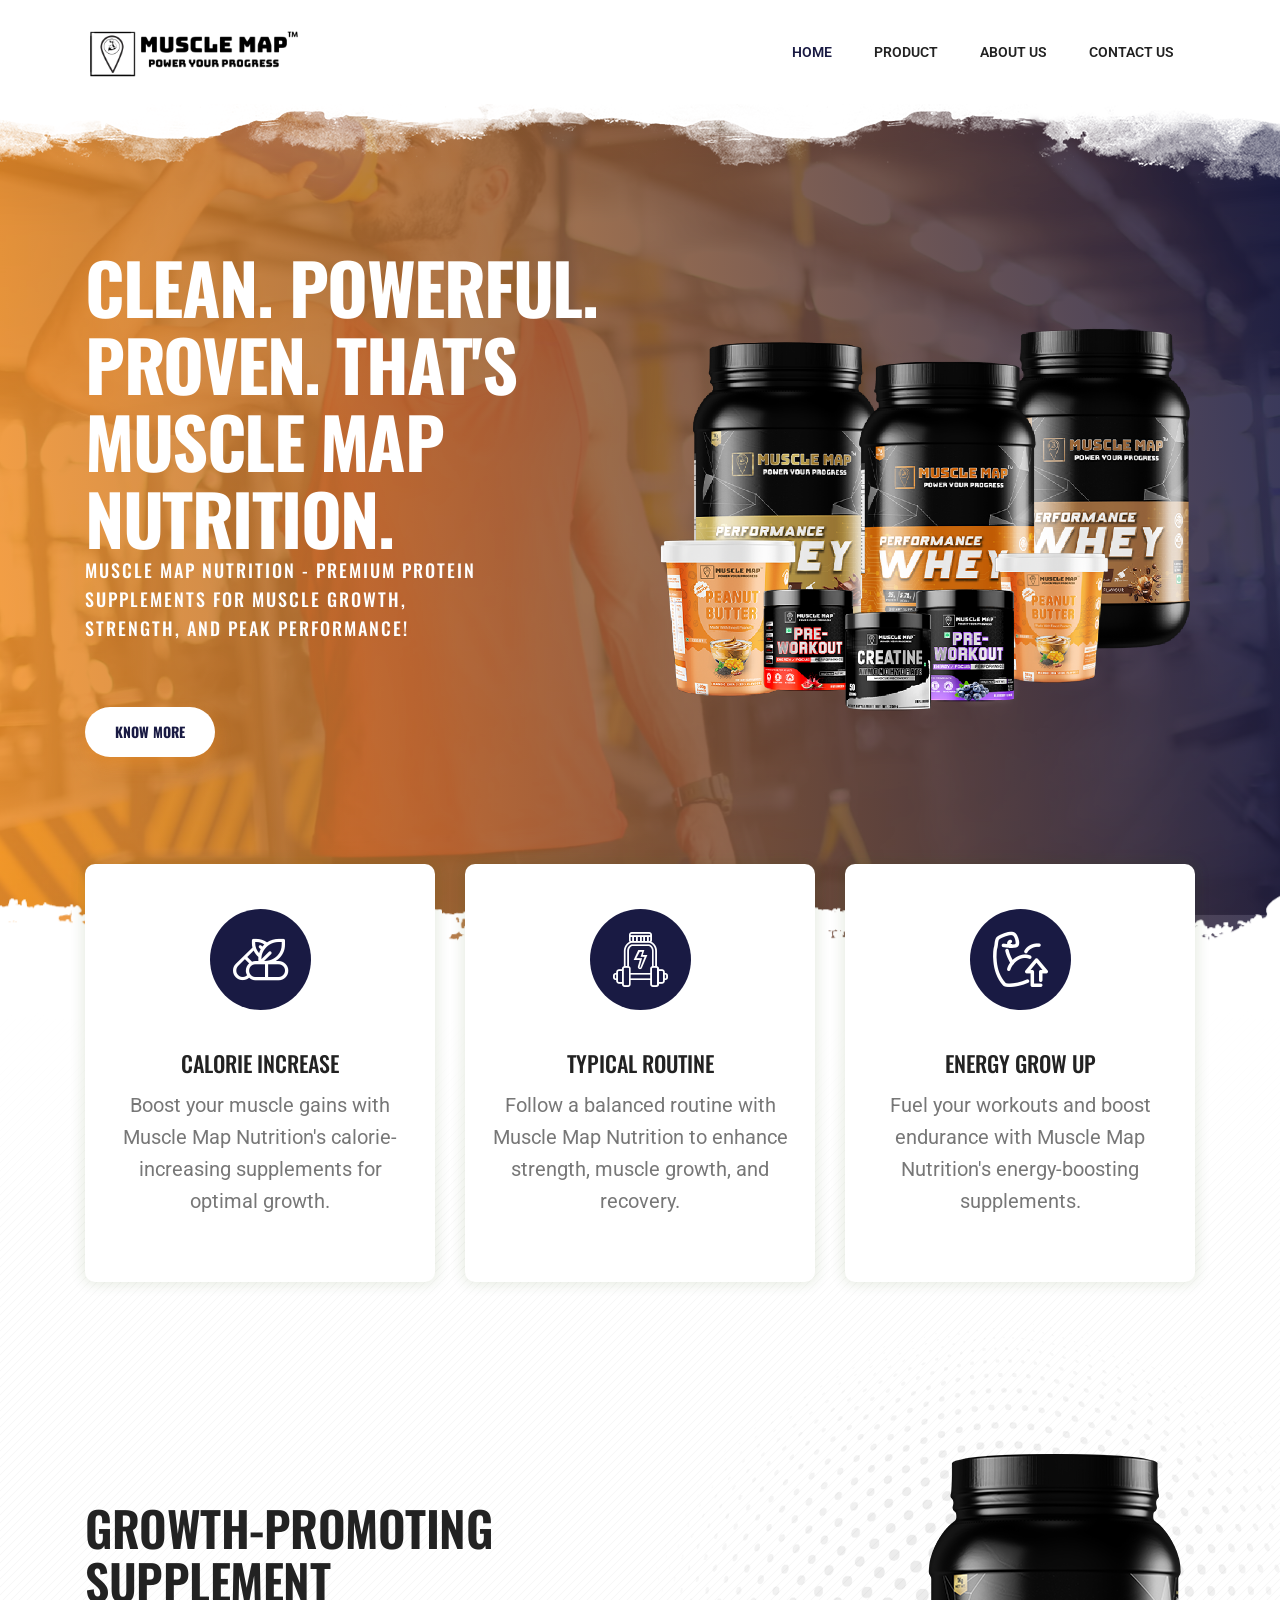
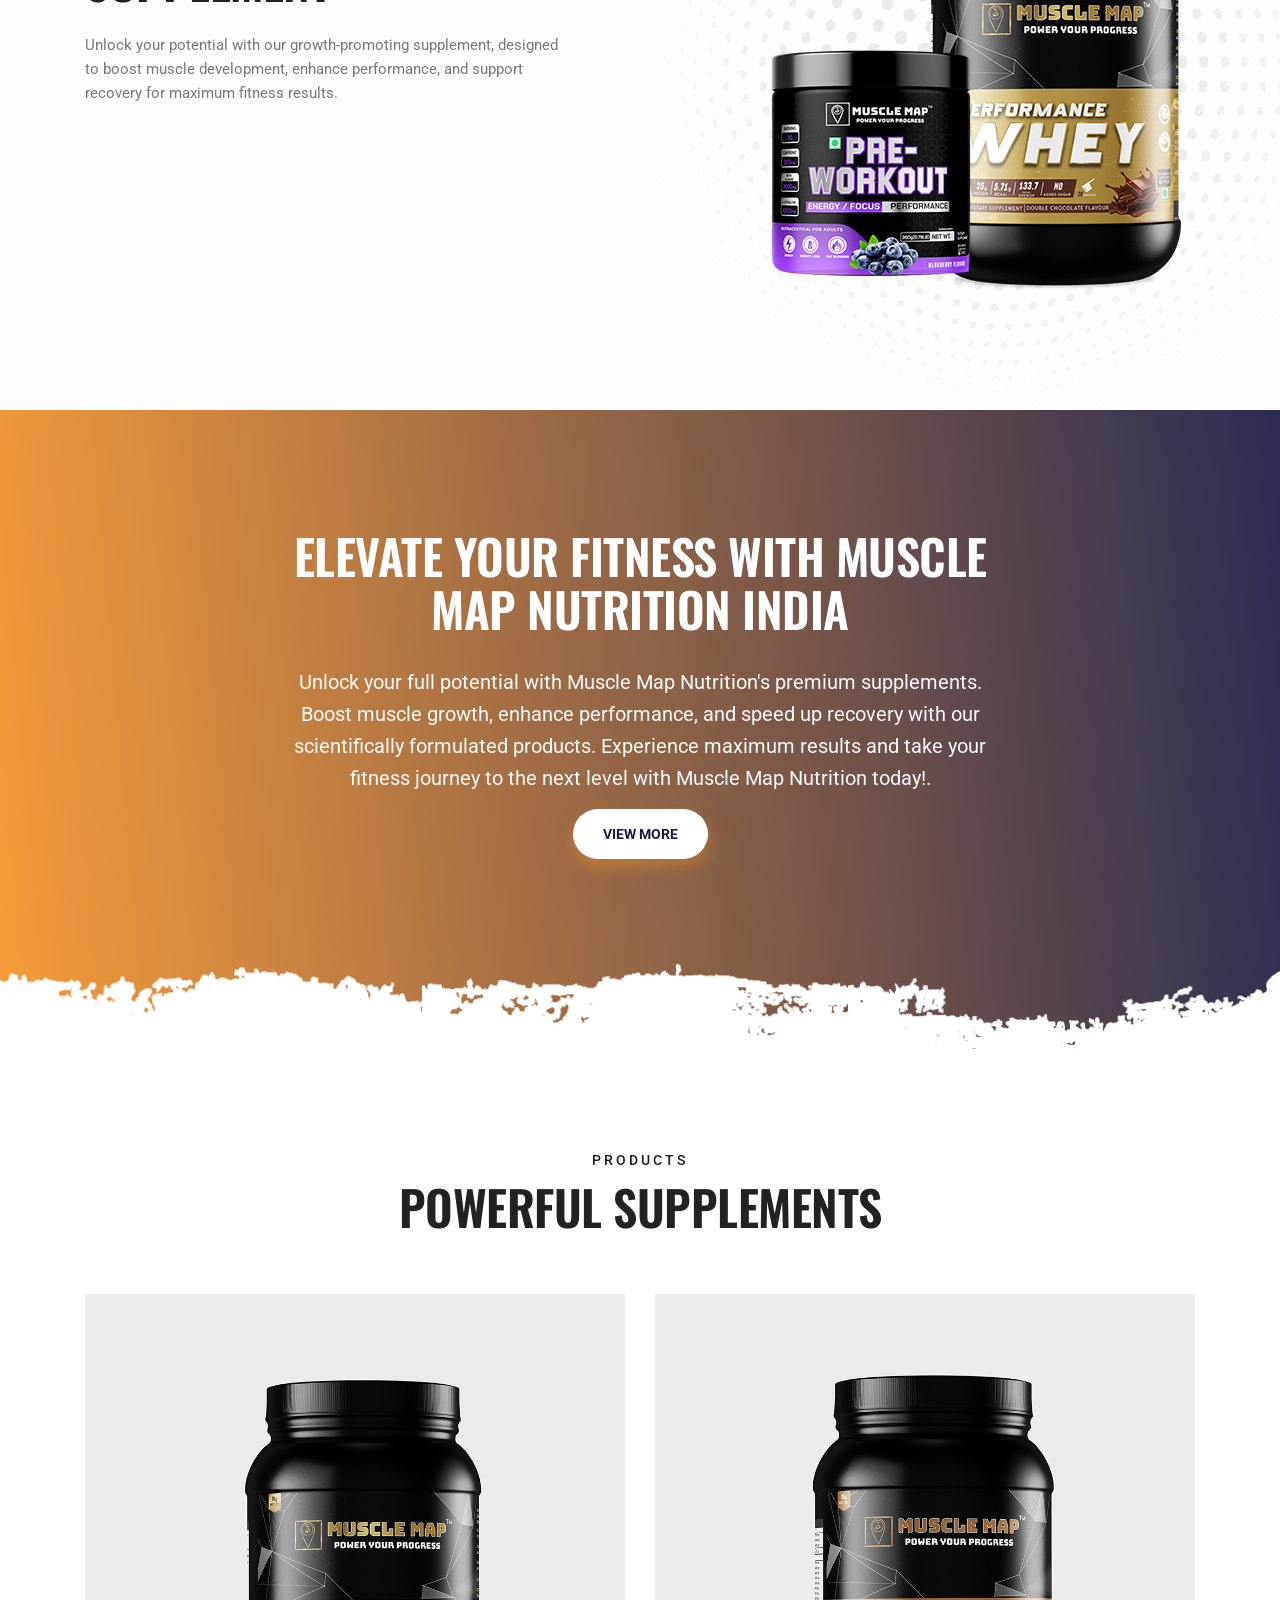
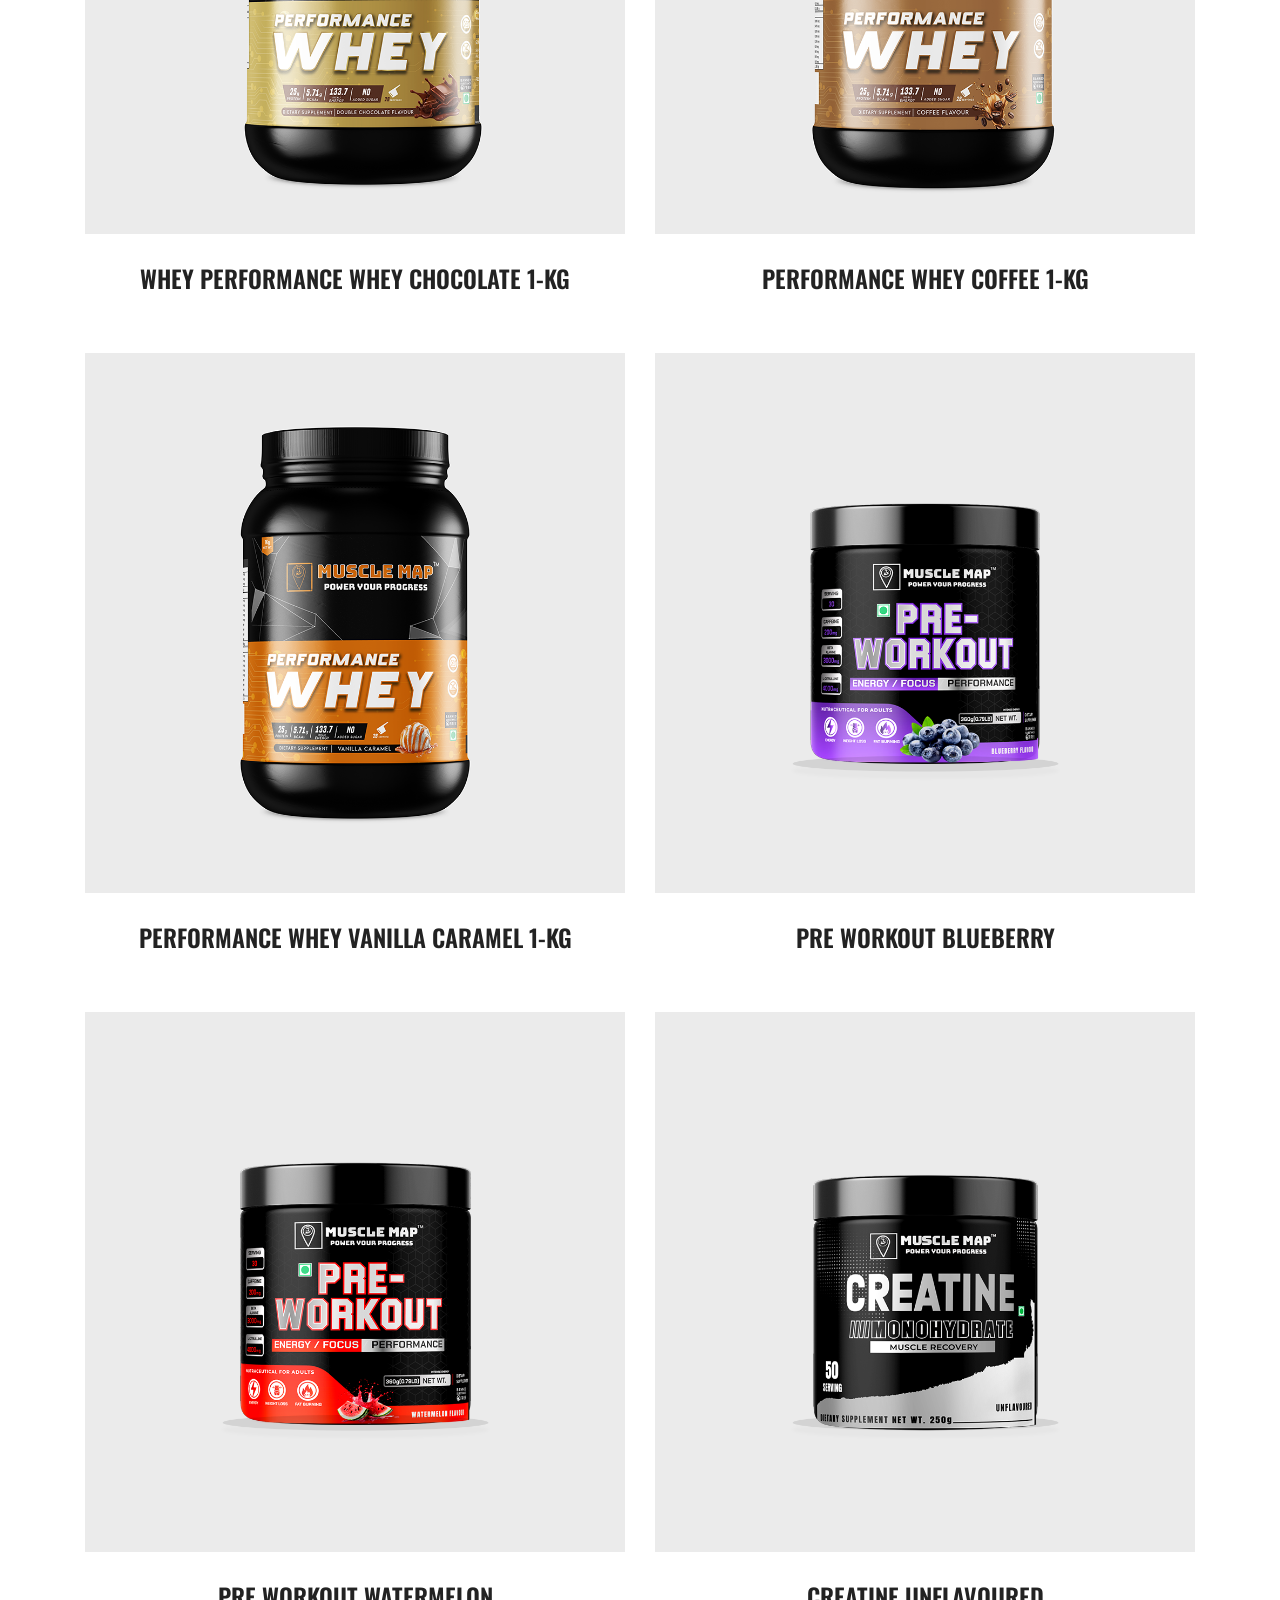
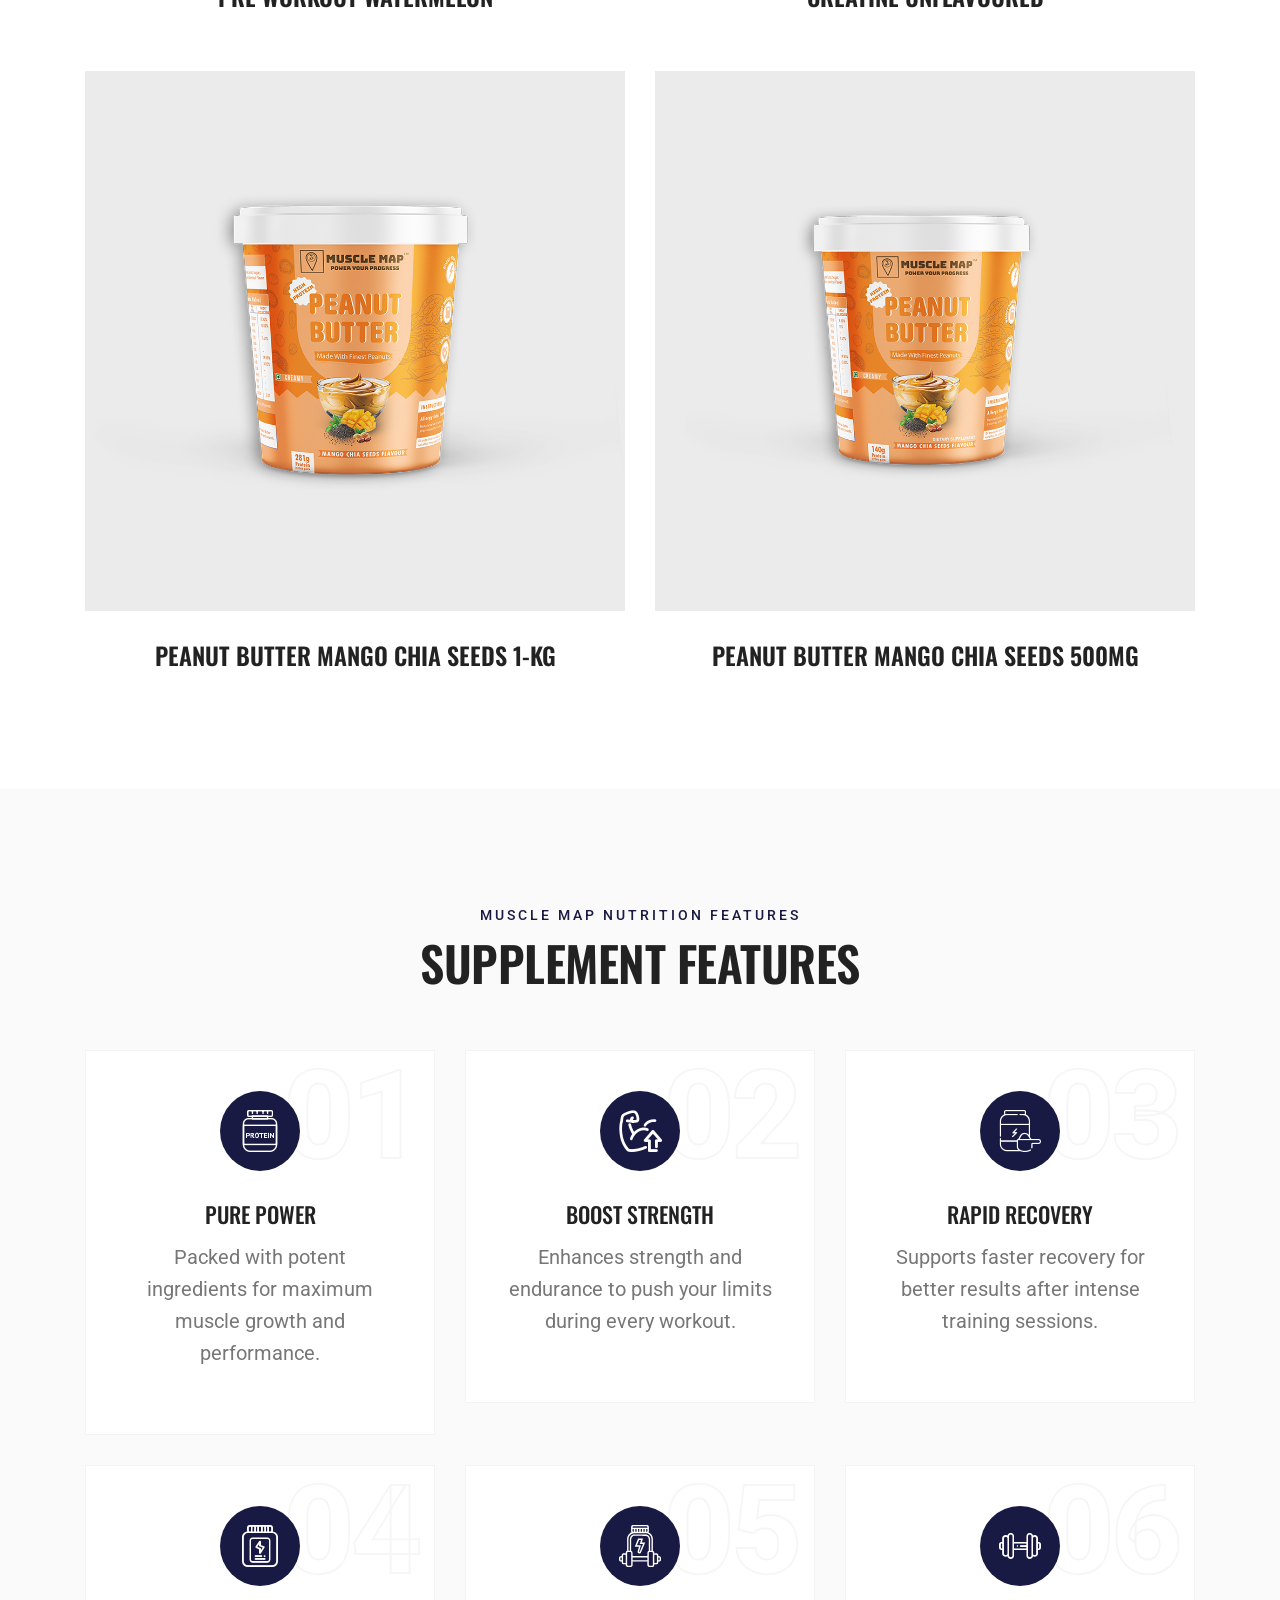
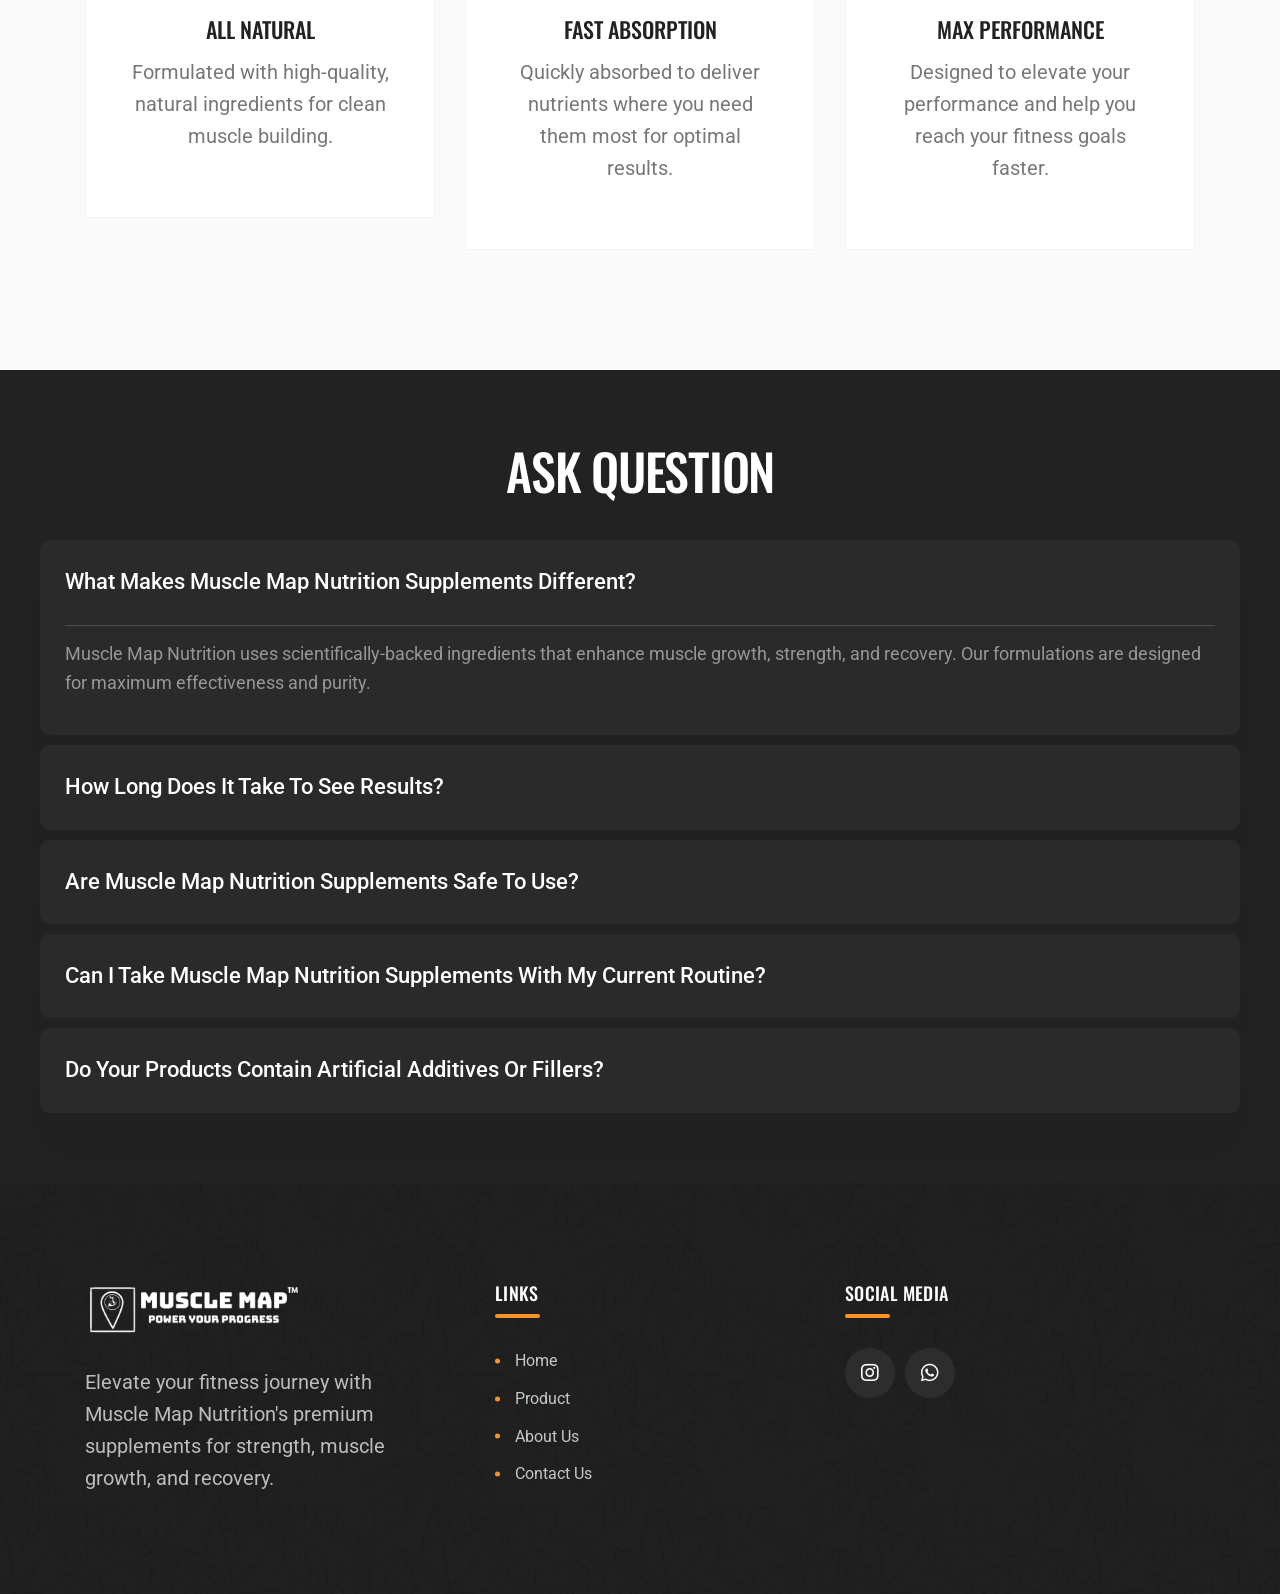
==== commit 2d731a85: "bug solve and live" ====
--- a/index.html
+++ b/index.html
@@ -457,7 +457,7 @@
                                         <div class="tg-shop-content">
                                             <h4 class="title"><a
                                                     href="creatine-unflavoued.html">Creatine
-                                                    Unflavoued</a>
+                                                    Unflavoured</a>
                                             </h4>
                                             <!-- <div
                                                 class="tg-shop-price inner-shop-details-price d-flex justify-content-center align-items-center gap-2">
@@ -810,7 +810,7 @@
                     </div>
                 </div>
             </section>
-            <section
+            <!-- <section
                 class="tg-testimonial-area tg-testimonial-bg jarallax parallax-img">
                 <div class="container">
                     <div class="row justify-content-center">
@@ -922,7 +922,7 @@
                         </div>
                     </div>
                 </div>
-            </section>
+            </section> -->
         </main>
         <footer class="footer-style-two">
             <div class="footer-two-top-wrap">
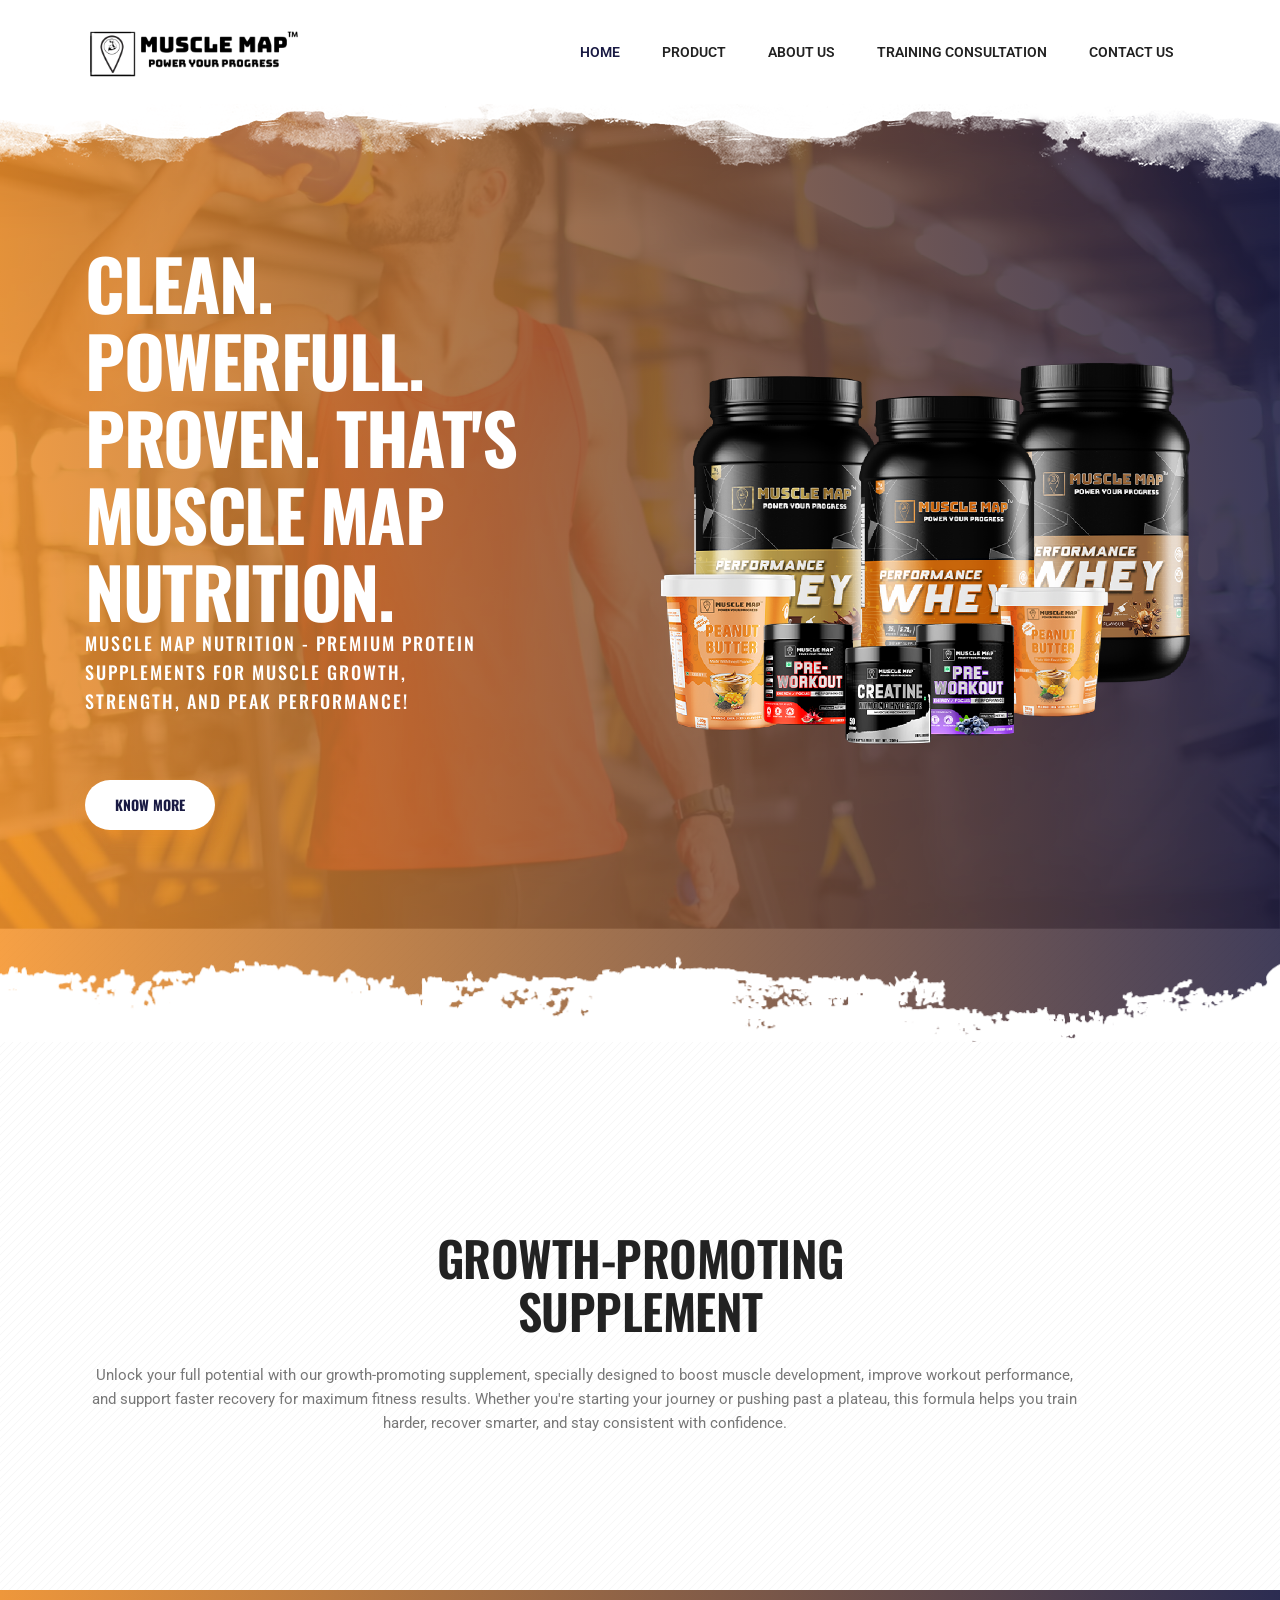
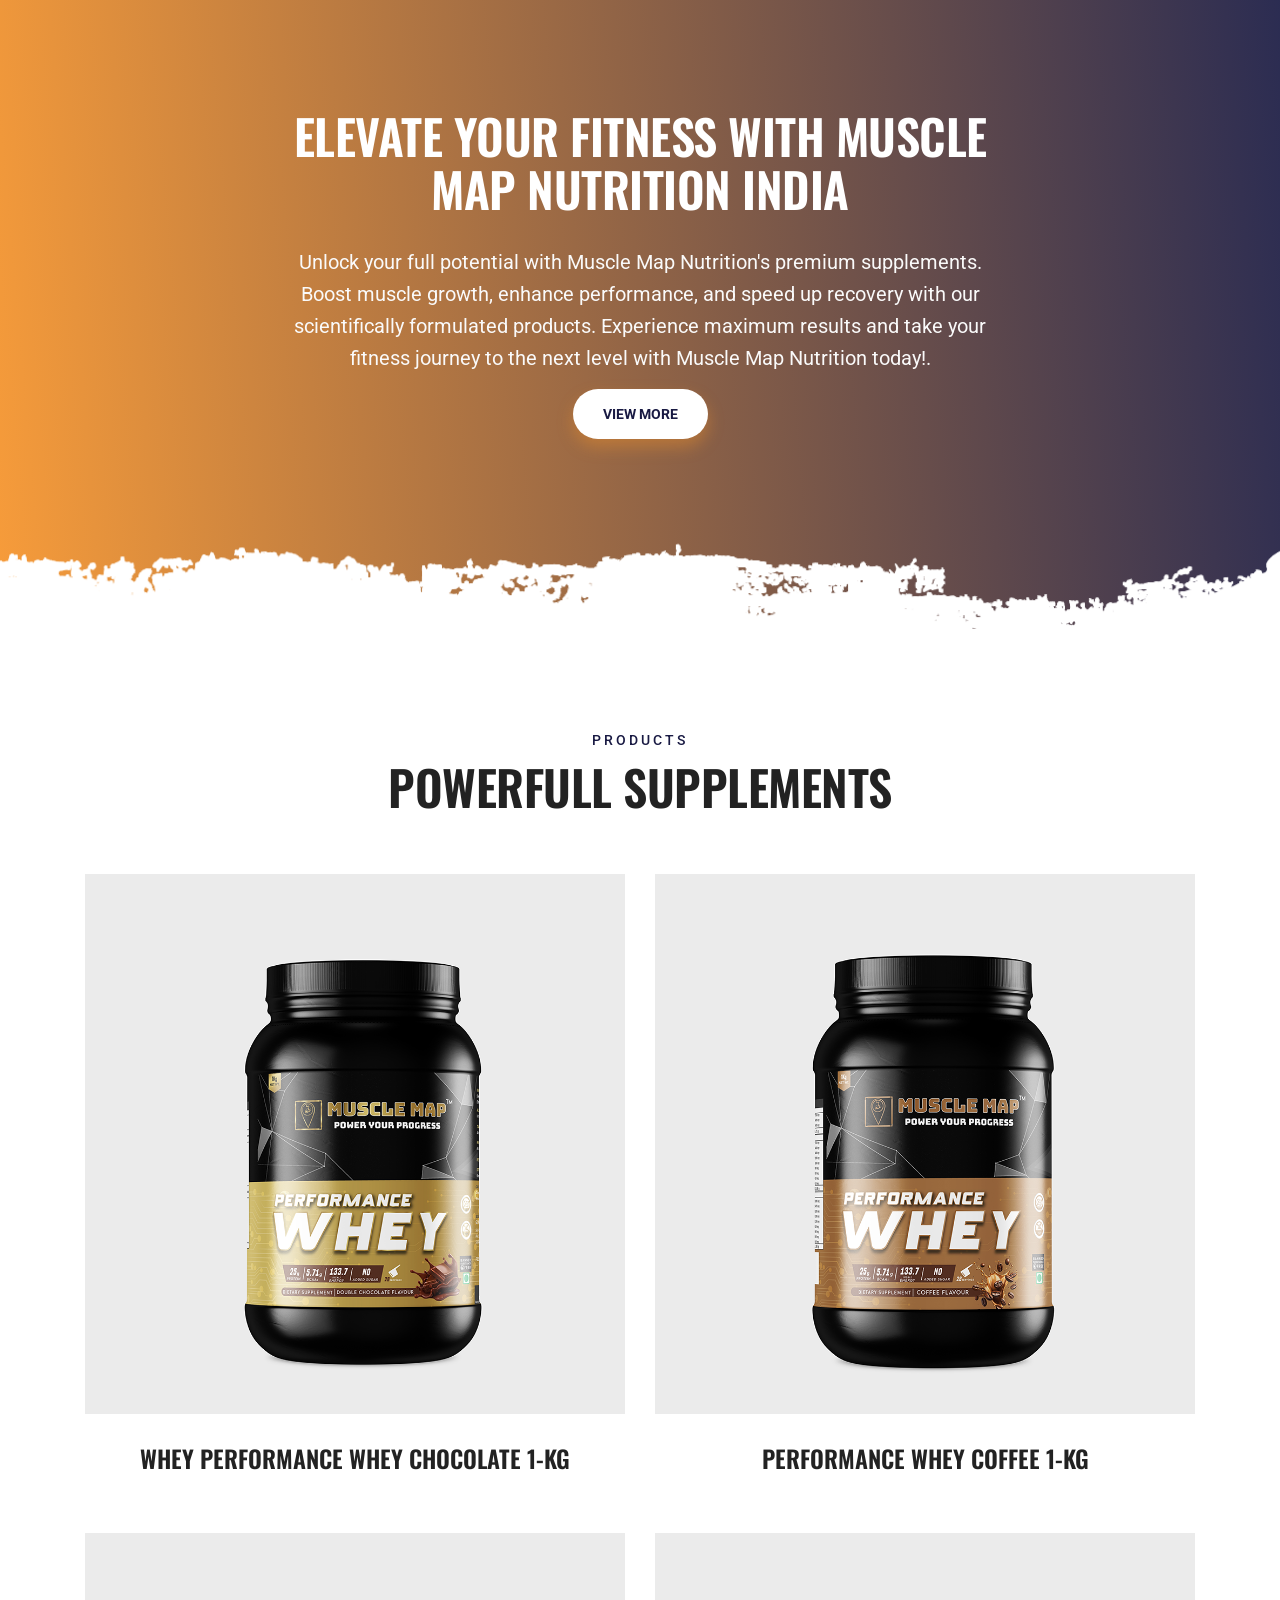
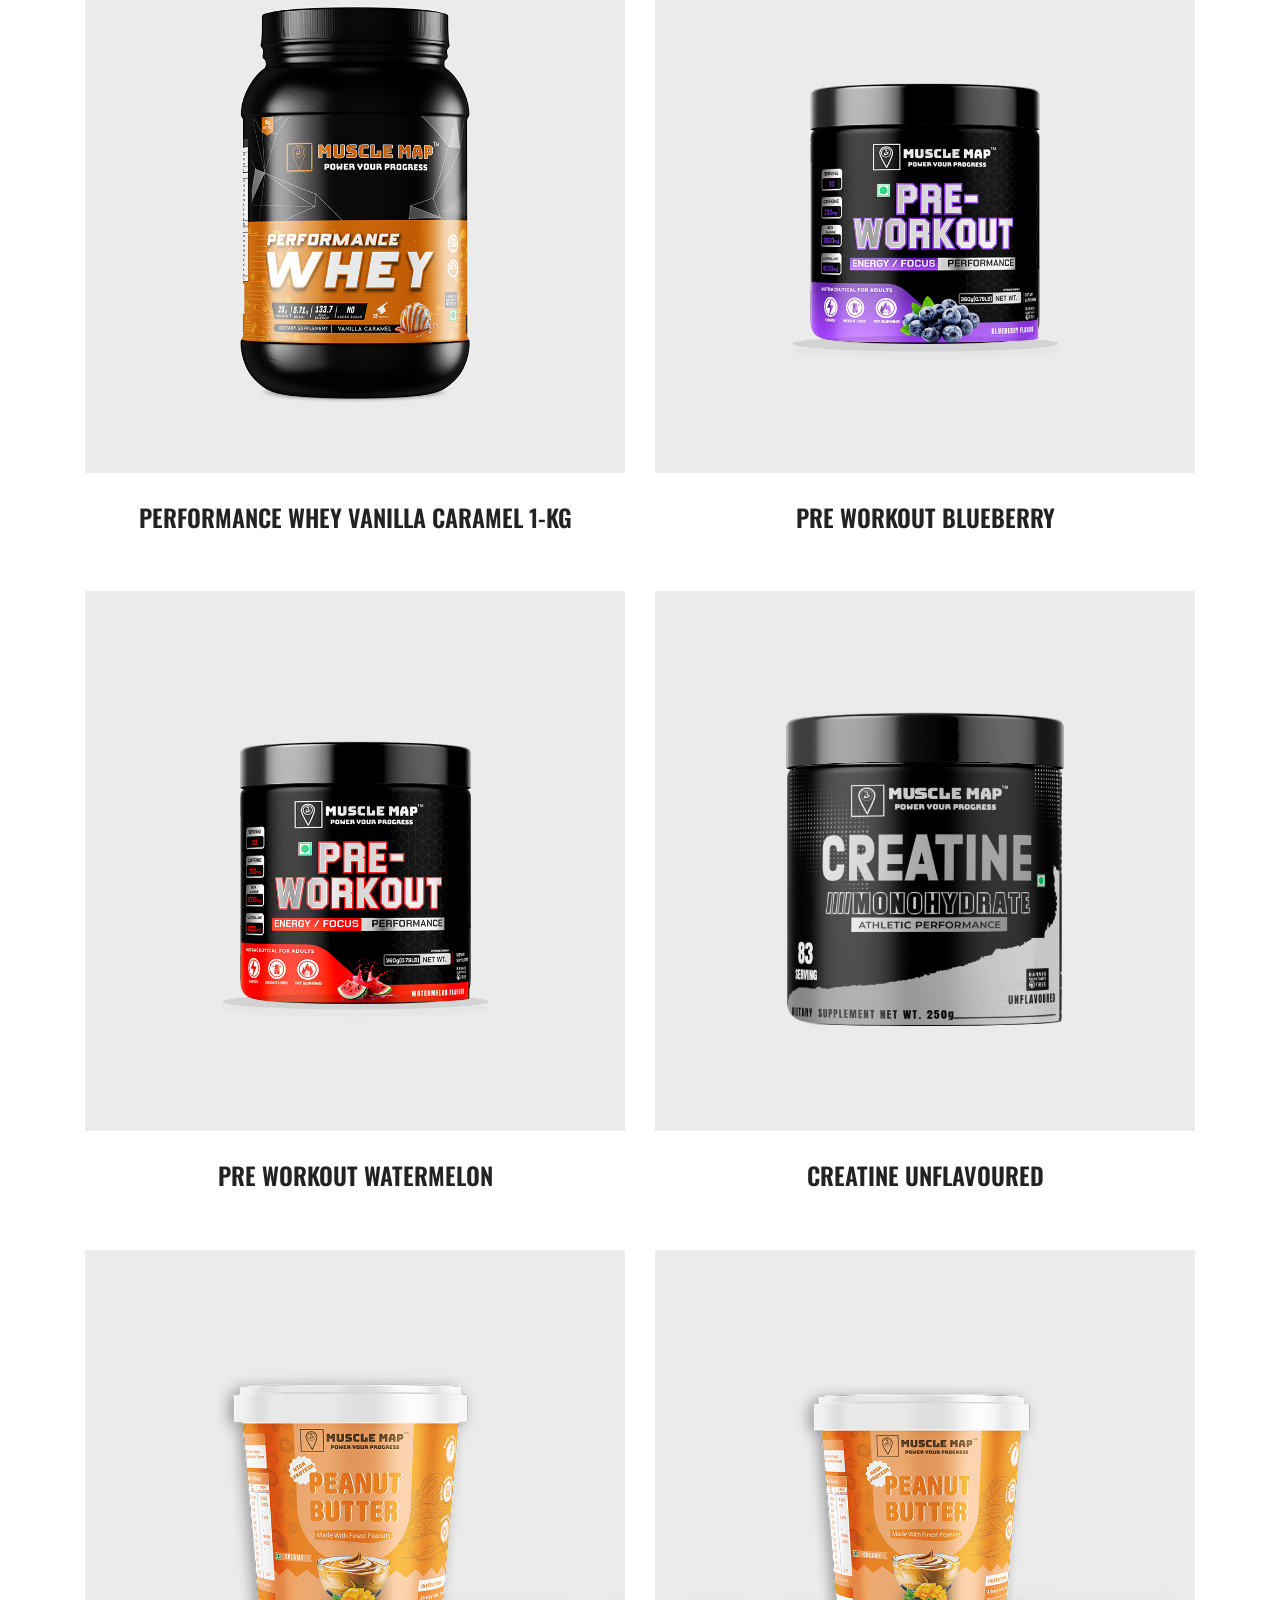
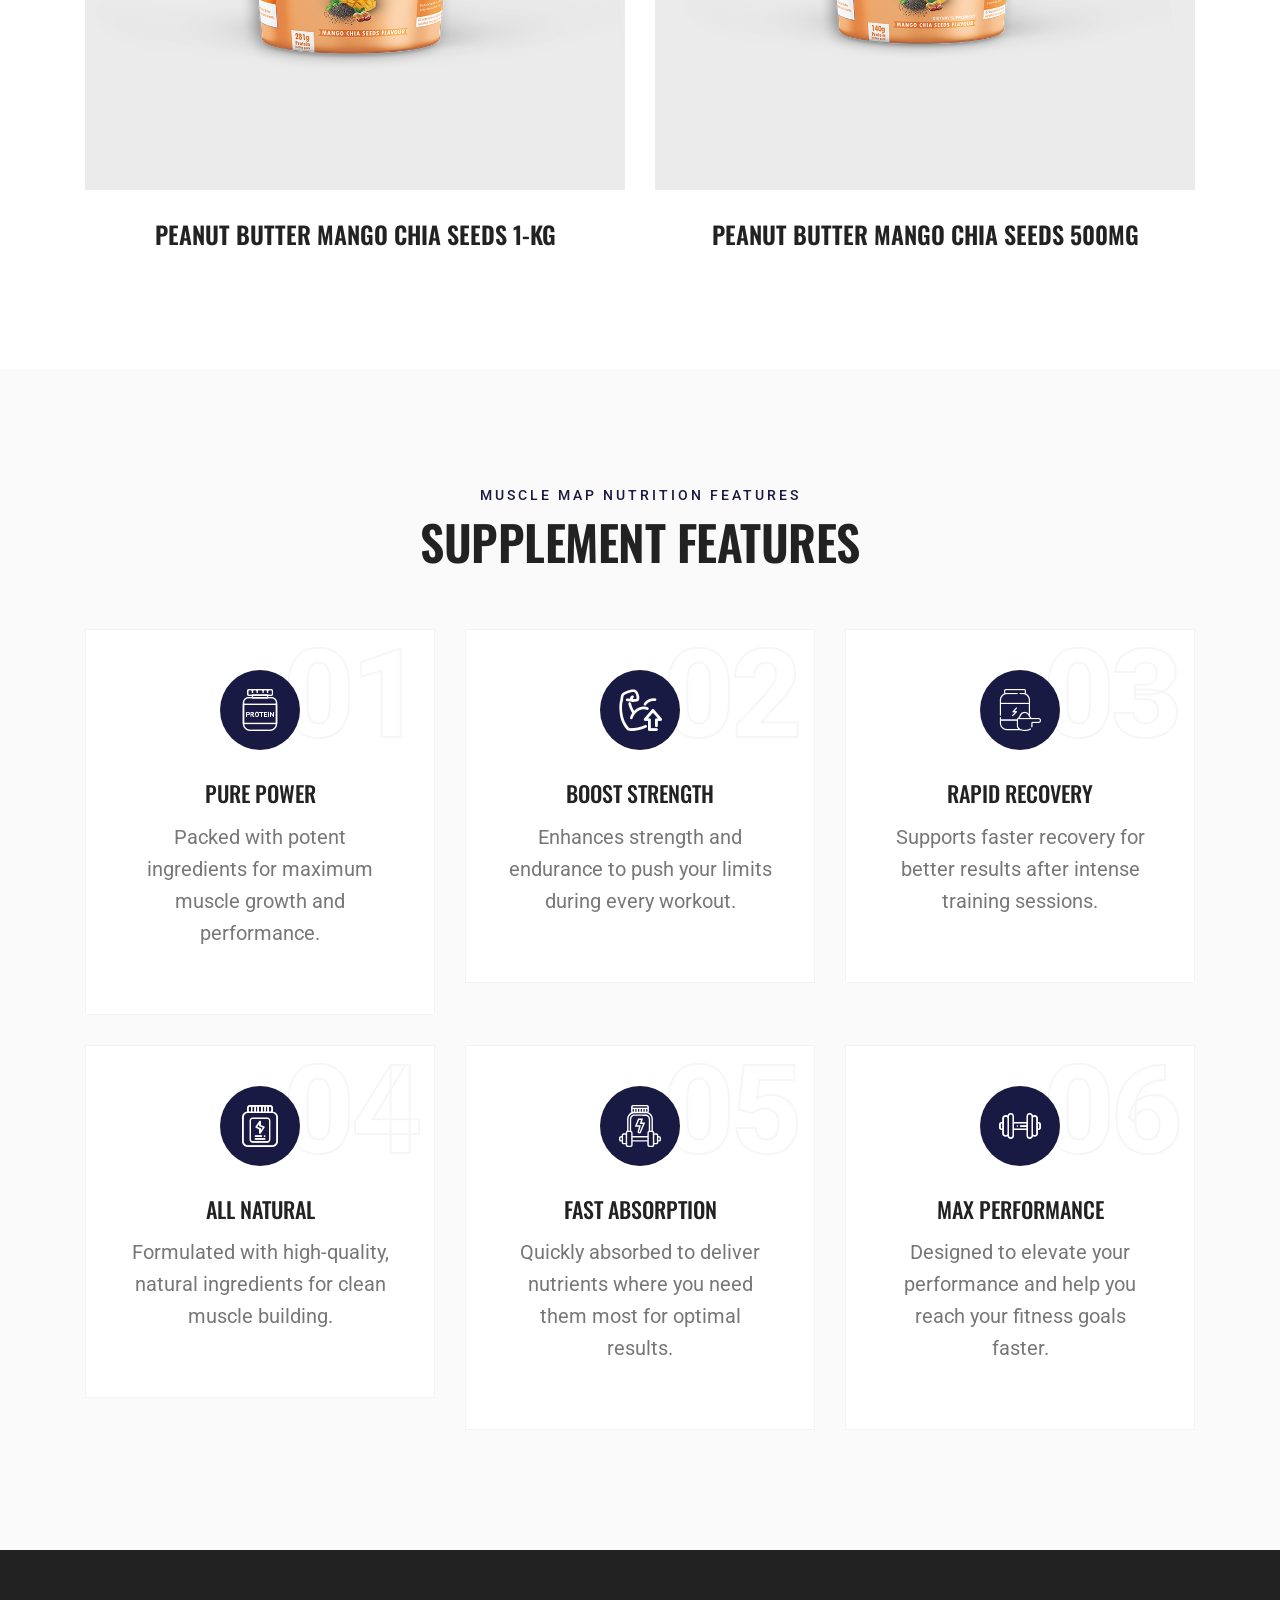
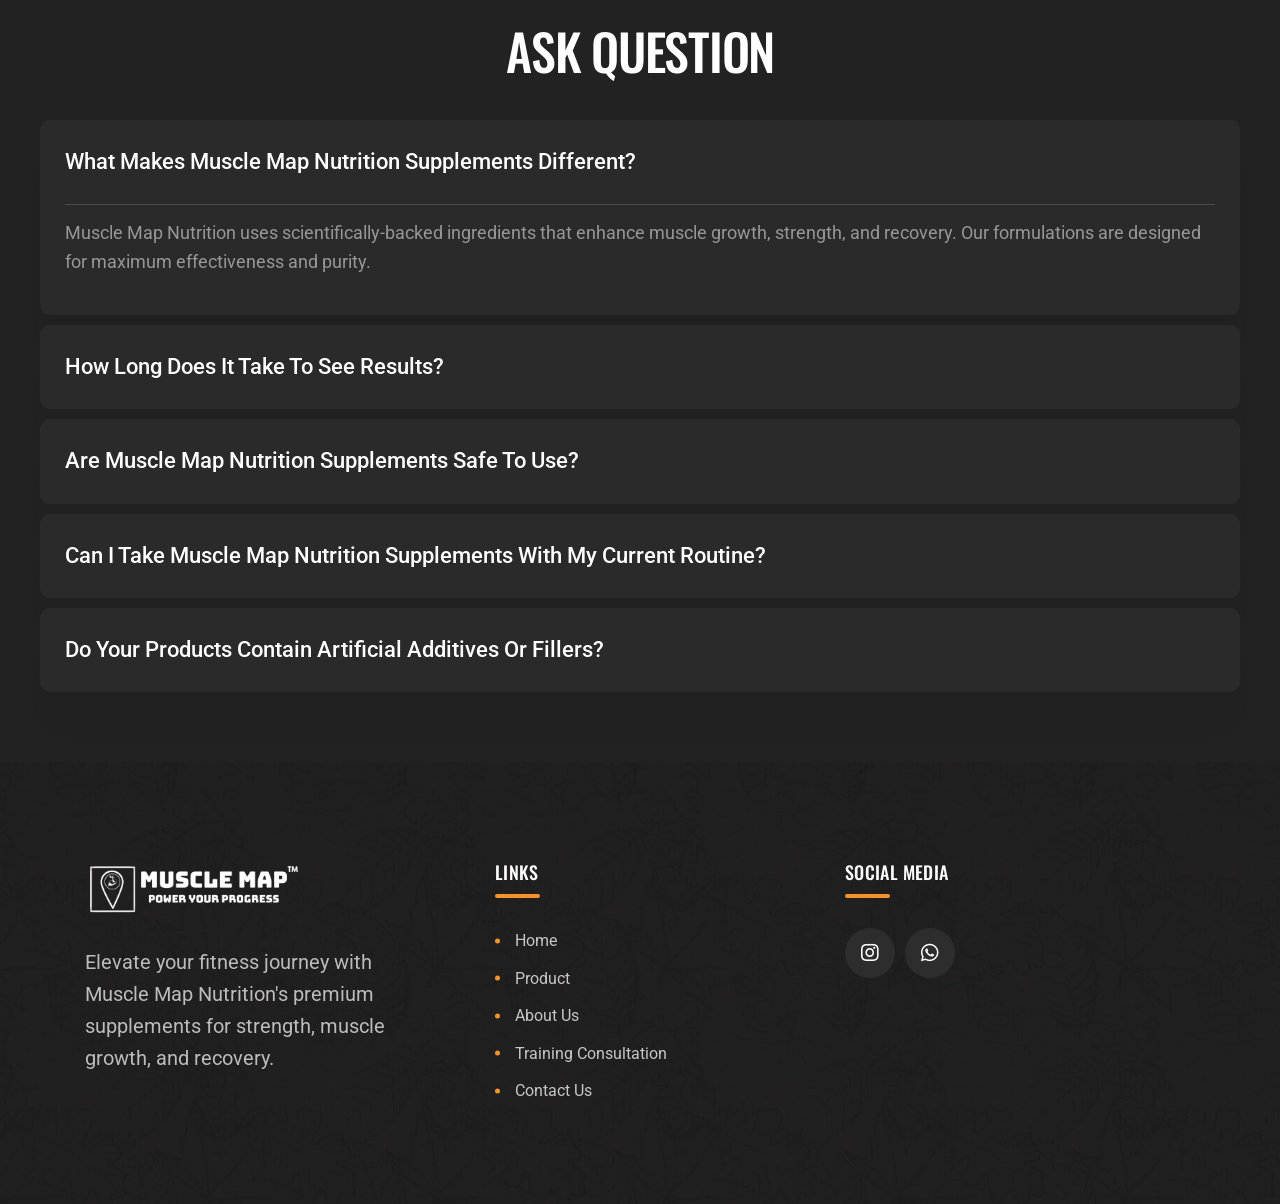
==== commit d5a96f69: "Add Training Consultation page and update navigation links across multiple files" ====
--- a/index.html
+++ b/index.html
@@ -70,6 +70,10 @@
                                             <li><a href="about-us.html"
                                                     class="section-link">About
                                                     Us</a></li>
+                                                <li><a
+                                                    href="training-consultation.html"
+                                                    class="section-link">Training
+                                                    Consultation</a></li>
                                             <li><a href="contact-us.html"
                                                     class="section-link">Contact
                                                     Us</a></li>
@@ -121,7 +125,7 @@
                                 <!-- <h4 class="sub-title wow fadeInUp"
                                     data-wow-delay=".2s">Increased Energy!</h4> -->
                                 <h2 class="title wow fadeInUp"
-                                    data-wow-delay=".4s">Clean. Powerful.
+                                    data-wow-delay=".4s">Clean. Powerfull.
                                     Proven. That's Muscle Map Nutrition.
                                     <p class=" wow fadeInUp"
                                         data-wow-delay=".6s">Muscle Map
@@ -139,10 +143,11 @@
                         </div>
                     </div>
                 </section>
-                <section class="tg-features-area">
+                <!-- <section class="tg-features-area">
                     <div class="container">
                         <div class="tg-features-inner">
                             <div class="row justify-content-center">
+                                <div class="col"></div>
                                 <div
                                     class="col-lg-4 col-md-6 col-sm-8 wow fadeInUp"
                                     data-wow-delay=".2s">
@@ -197,17 +202,18 @@
                                         </div>
                                     </div>
                                 </div>
+                                <div class="col"></div>
                             </div>
                         </div>
                     </div>
-                </section>
+                </section> -->
                 <section id="ingredient"
                     class="tg-supplement-area pt-130 pb-120">
                     <div class="tg-supplement-bg"></div>
                     <div class="container">
                         <div class="tg-supplement-inner">
                             <div class="row justify-content-center">
-                                <div
+                                <!-- <div
                                     class="col-lg-6 col-md-8 order-0 order-lg-2">
                                     <div
                                         class="tg-supplement-img text-end  wow fadeInRight"
@@ -219,8 +225,8 @@
                                         <img src="images/supplement_shape02.png"
                                             alt class="rotateme">
                                     </div>
-                                </div>
-                                <div class="col-lg-6">
+                                </div> -->
+                                <div class="col-12 text-center">
                                     <div
                                         class="tg-supplement-content mt-60 wow fadeInLeft"
                                         data-wow-delay=".2s">
@@ -231,16 +237,18 @@
                                                 class="title">Growth-promoting<br>
                                                 supplement</h2>
                                         </div>
-                                        <p>Unlock your potential with our
+                                        <p>Unlock your full potential with our
                                             growth-promoting supplement,
-                                            designed to boost muscle
-                                            development, enhance performance,
-                                            and support recovery for maximum
-                                            fitness results.
+                                            specially designed to boost muscle
+                                            development, improve workout
+                                            performance, and support faster
+                                            recovery for maximum fitness
+                                            results. Whether you're starting
+                                            your journey or pushing past a
+                                            plateau, this formula helps you
+                                            train harder, recover smarter, and
+                                            stay consistent with confidence.
                                         </p>
-                                        <!-- <a href="about-us.html"
-                                            class="tg-btn view-btn">VIEW
-                                            more</a> -->
                                     </div>
                                 </div>
                             </div>
@@ -294,7 +302,7 @@
                             <div class="col-lg-8">
                                 <div class="tg-section-title text-center mb-60">
                                     <span class="sub-title">PRODUCTS</span>
-                                    <h2 class="title">Powerful Supplements</h2>
+                                    <h2 class="title">Powerfull Supplements</h2>
                                 </div>
                             </div>
                         </div>
@@ -956,6 +964,9 @@
                                                 href="index.html#supplement">Product</a></li>
                                         <li><a href="about-us.html">About
                                                 Us</a></li>
+                                        <li><a
+                                            href="training-consultation.html">Training
+                                            Consultation</a></li>
                                         <li><a href="contact-us.html">Contact
                                                 Us</a></li>
                                     </ul>
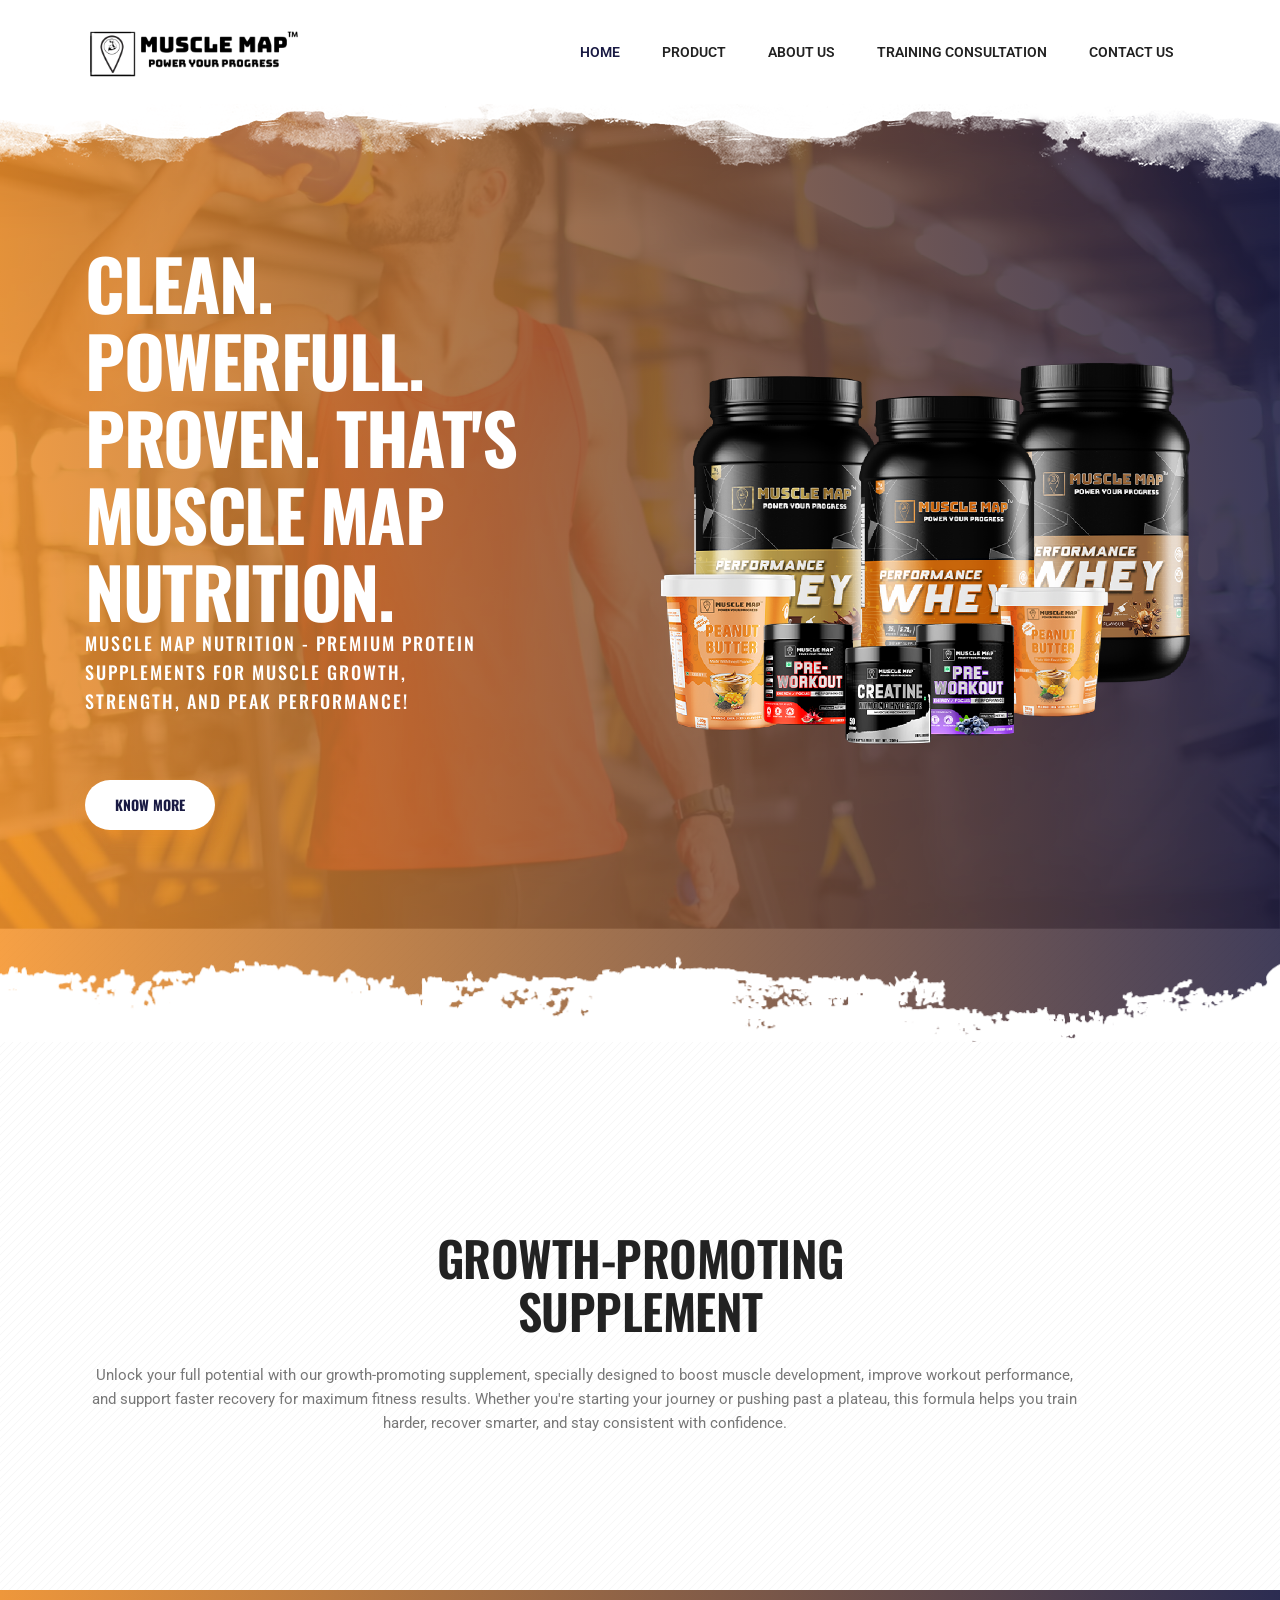
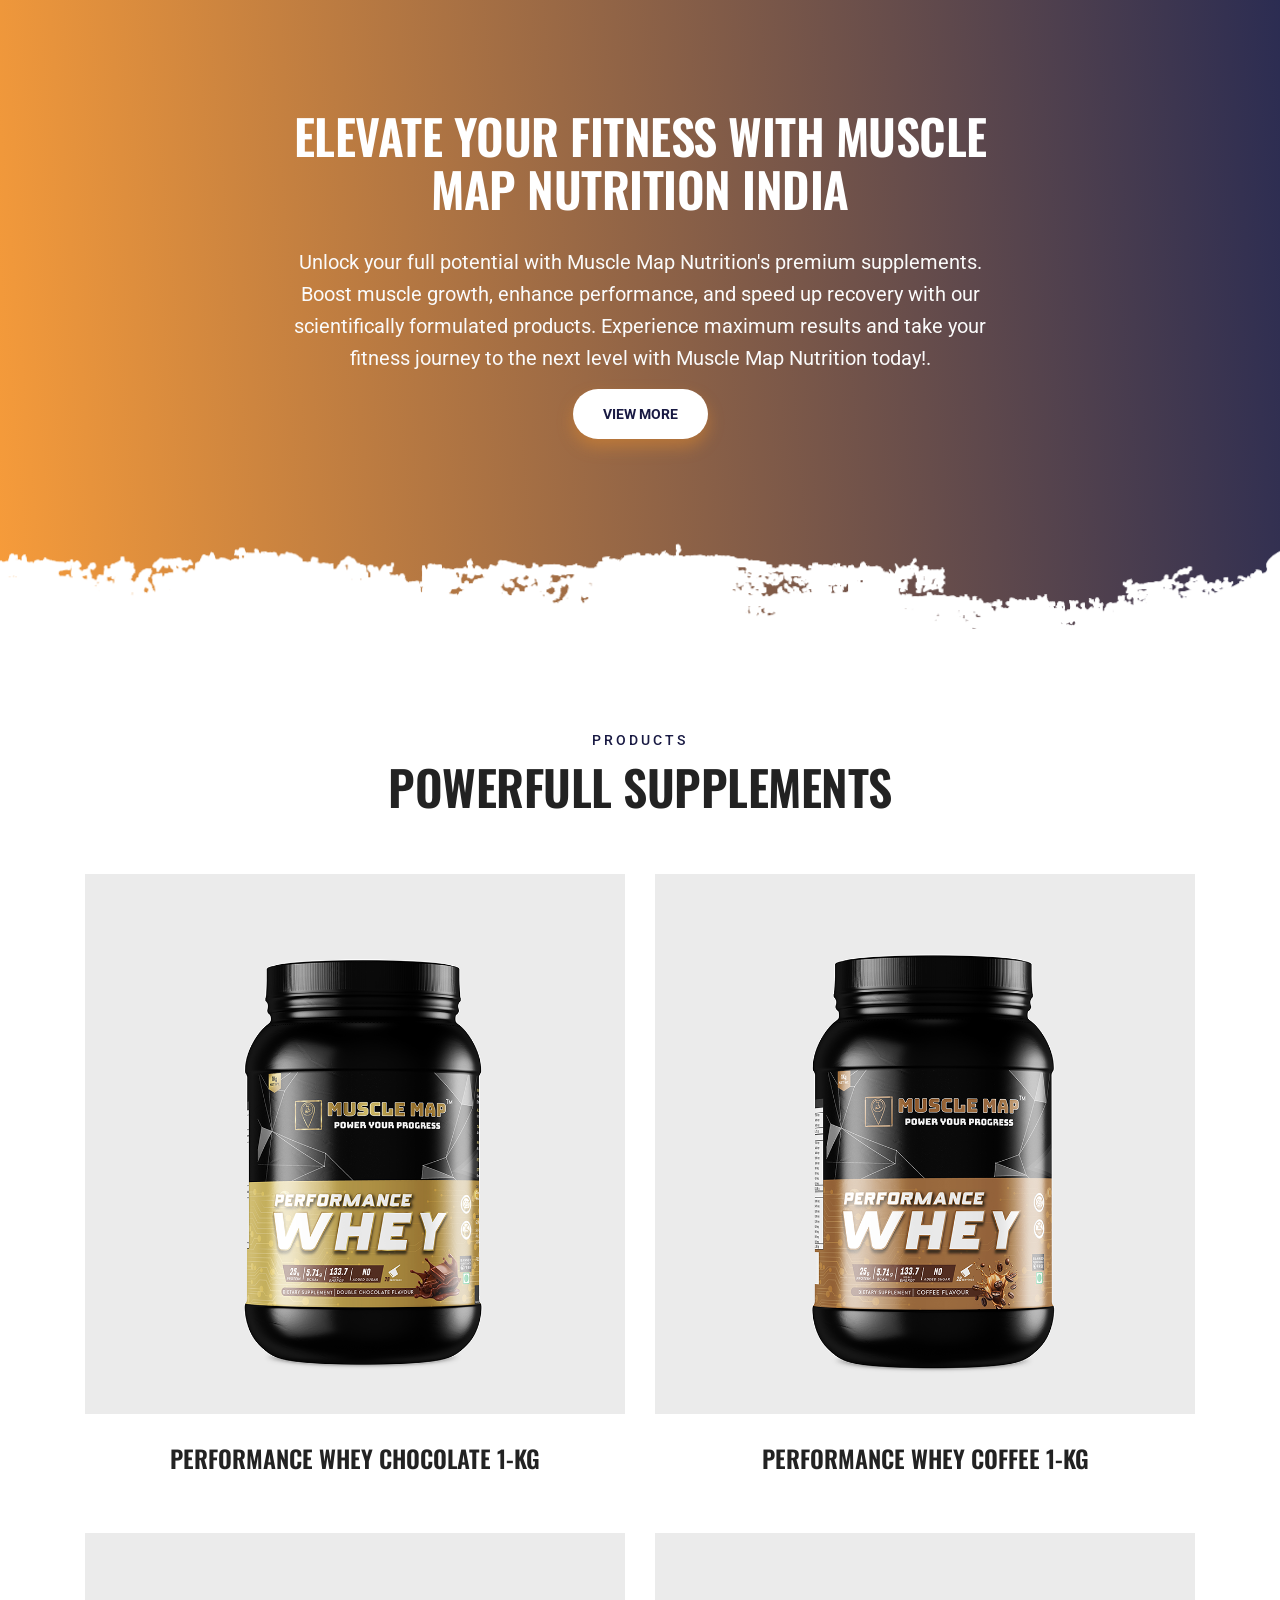
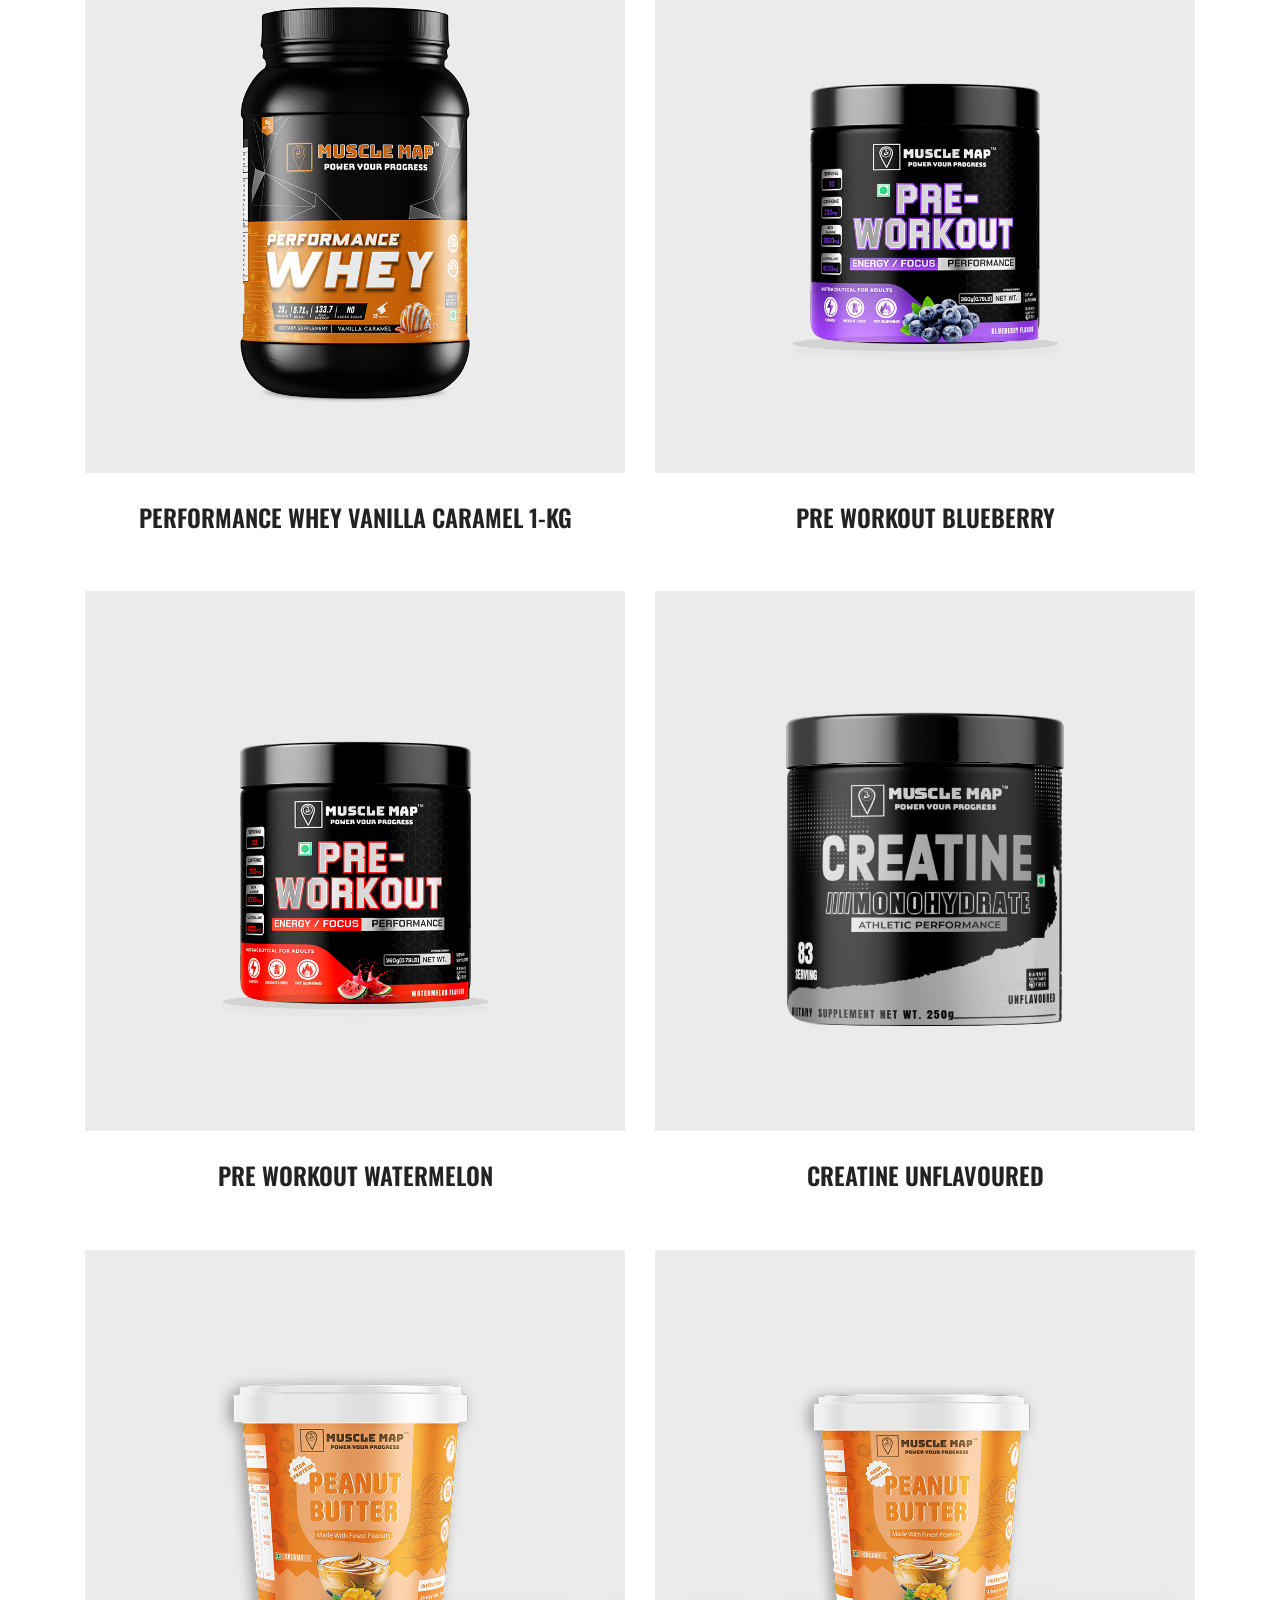
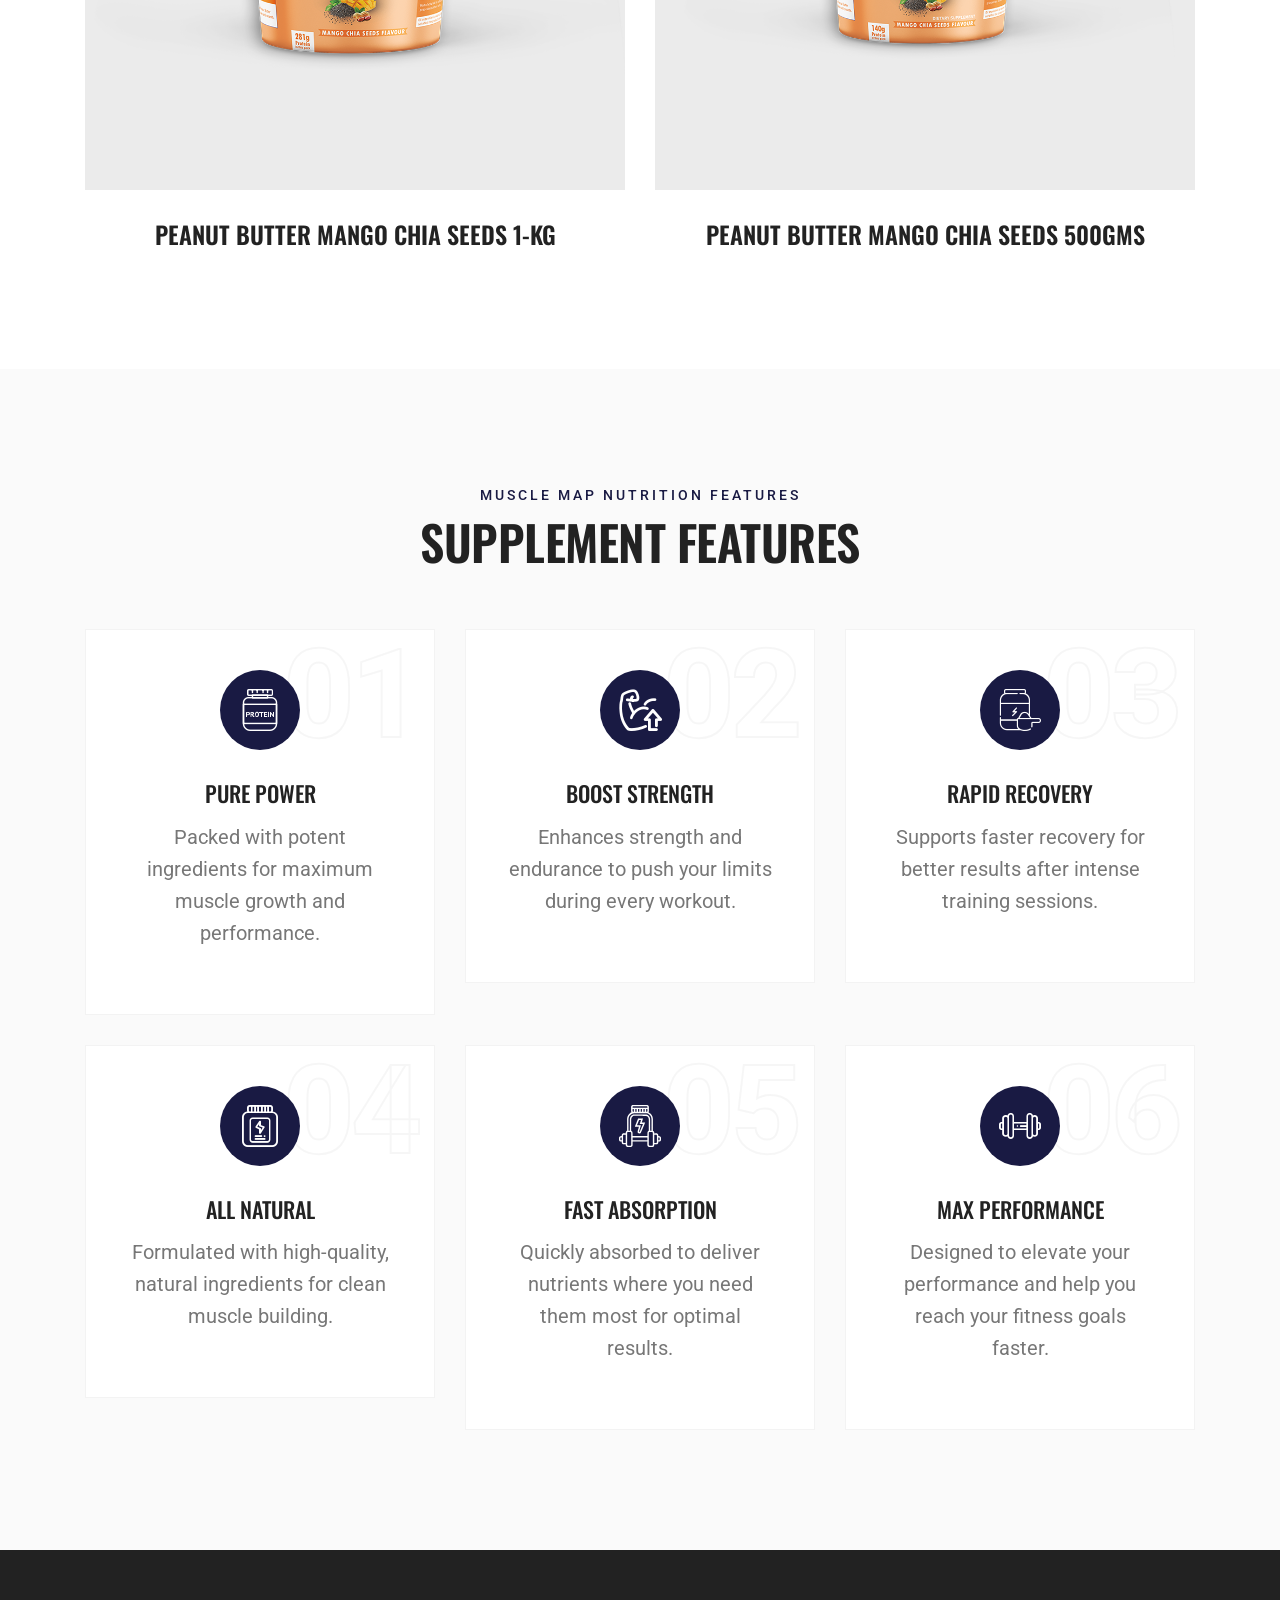
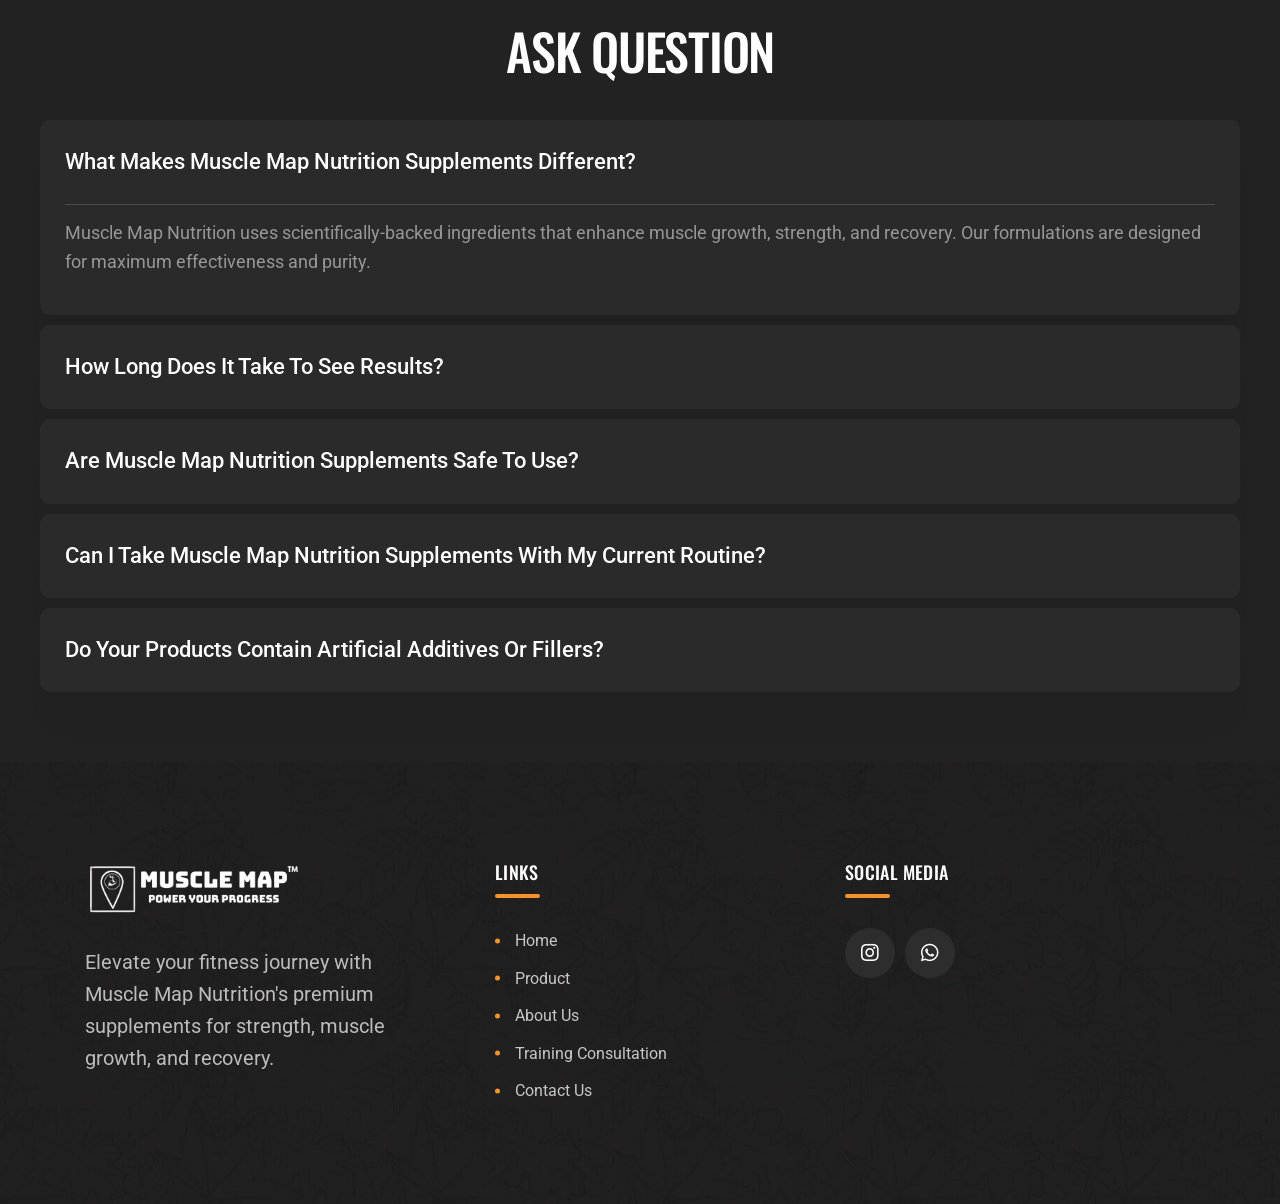
==== commit 037949c5: "Update index.html" ====
--- a/index.html
+++ b/index.html
@@ -321,7 +321,7 @@
                                         </div>
                                         <div class="tg-shop-content">
                                             <h4 class="title"><a
-                                                    href="performance-whey-chocolate-1kg.html">Whey
+                                                    href="performance-whey-chocolate-1kg.html">
                                                     Performance Whey Chocolate
                                                     1-kg</a></h4>
                                             <!-- <div
@@ -525,7 +525,7 @@
                                             <h4 class="title"><a
                                                     href="peanut-butter-mango-chia-seeds-500gm.html">Peanut
                                                     Butter Mango Chia Seeds
-                                                    500Mg</a>
+                                                    500gms</a>
                                             </h4>
                                             <!-- <div
                                                 class="tg-shop-price inner-shop-details-price d-flex justify-content-center align-items-center gap-2">
